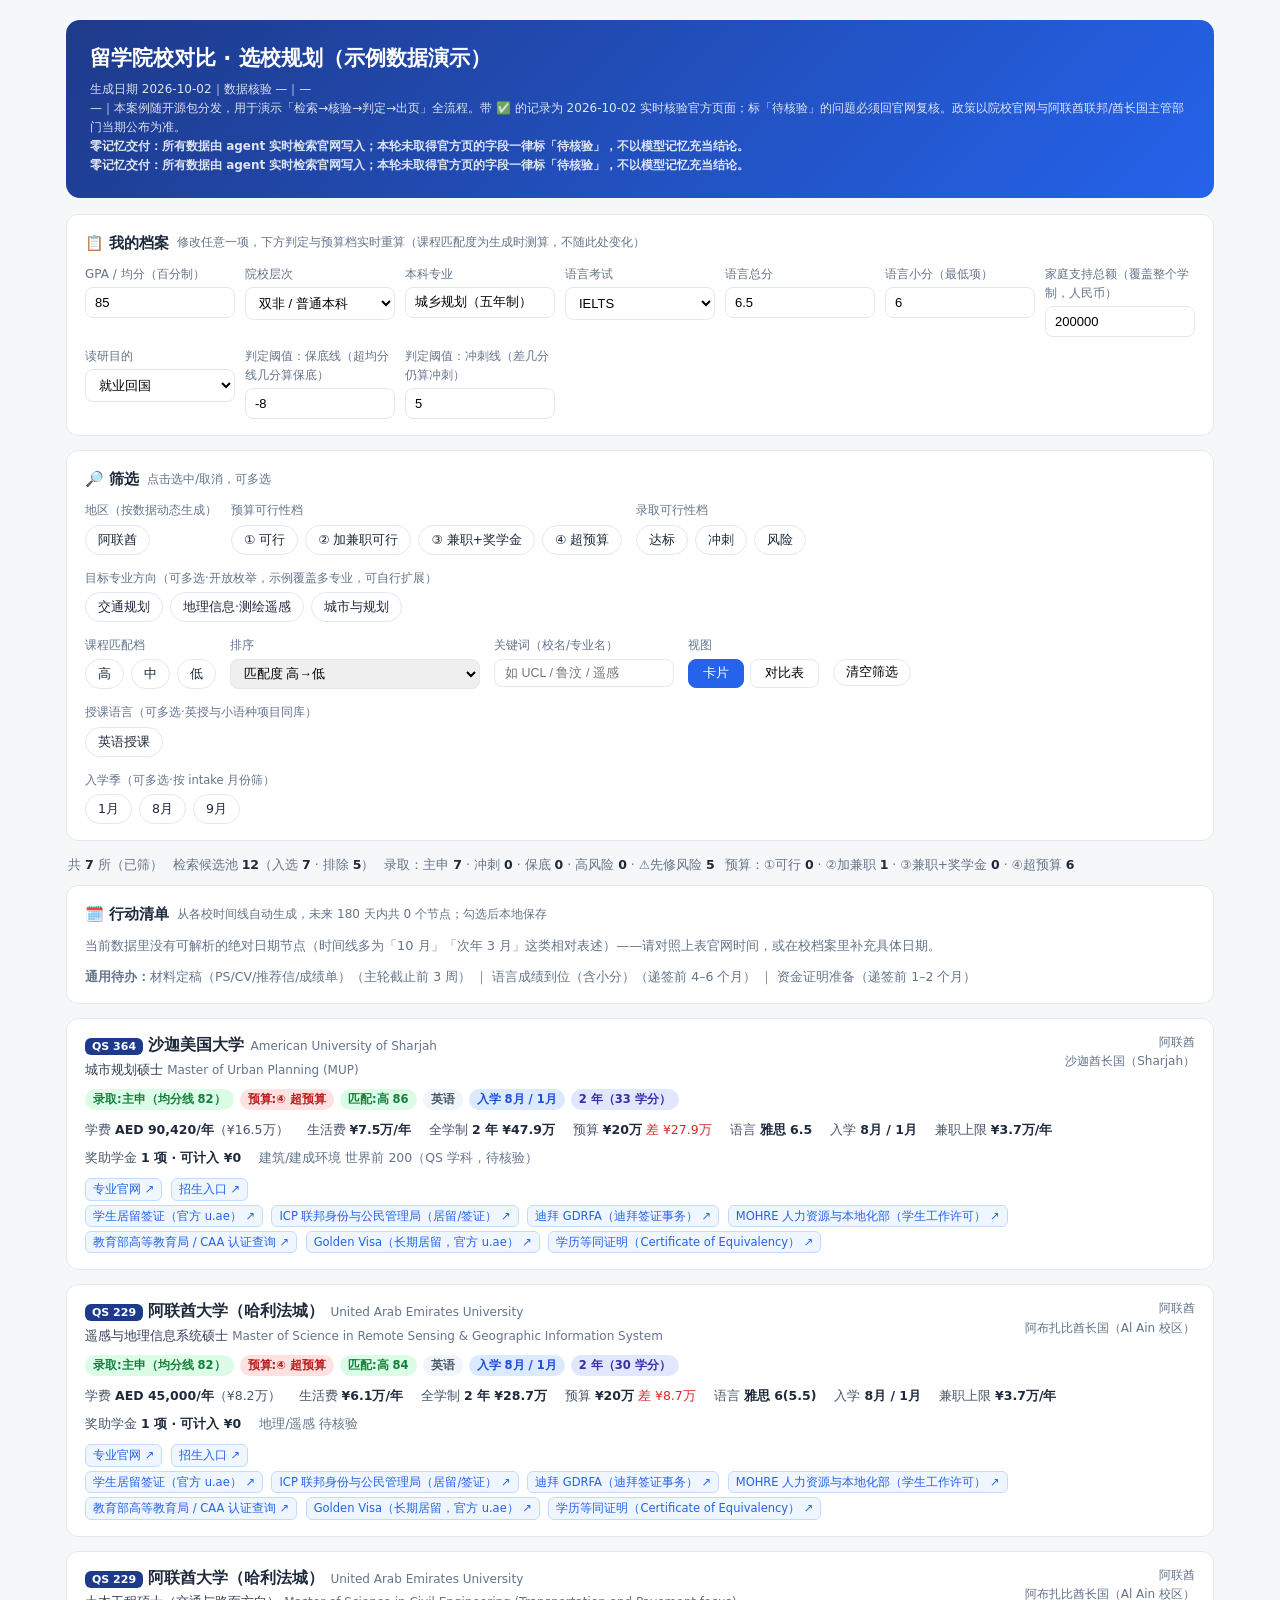
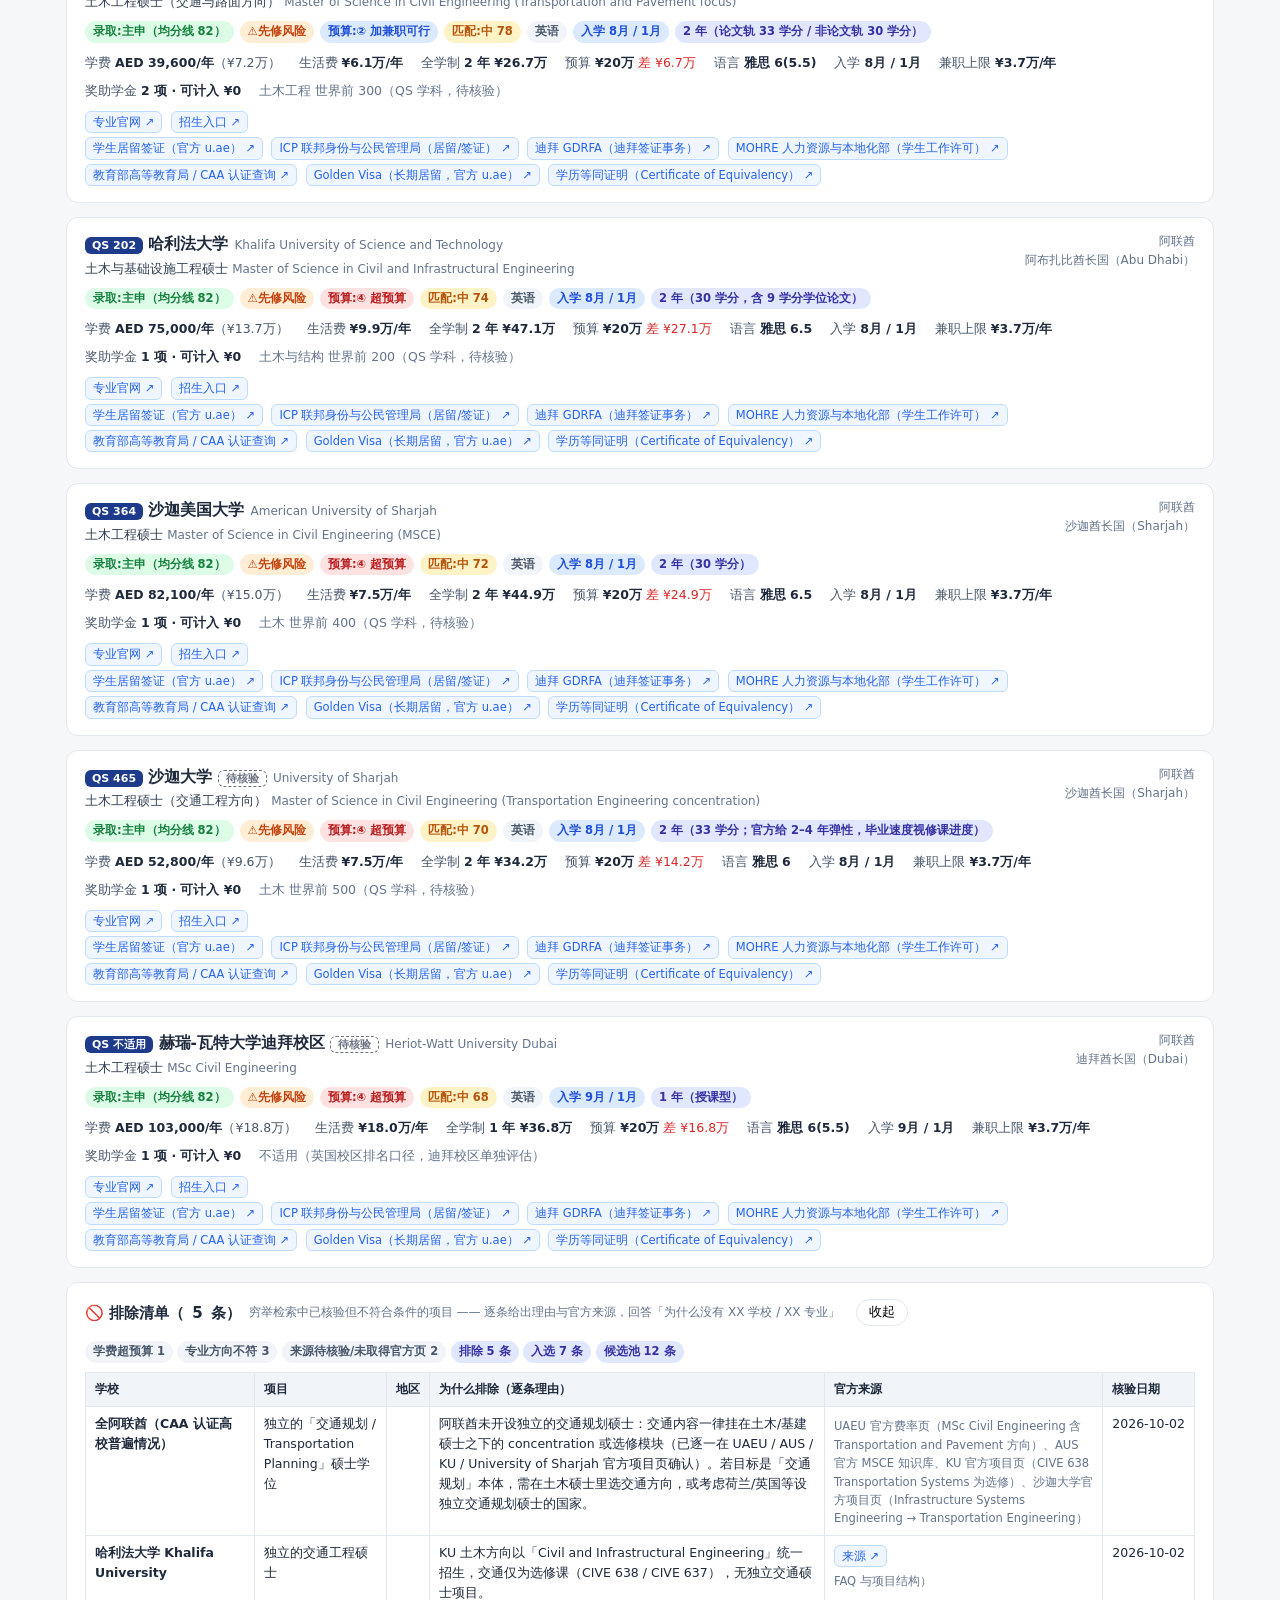
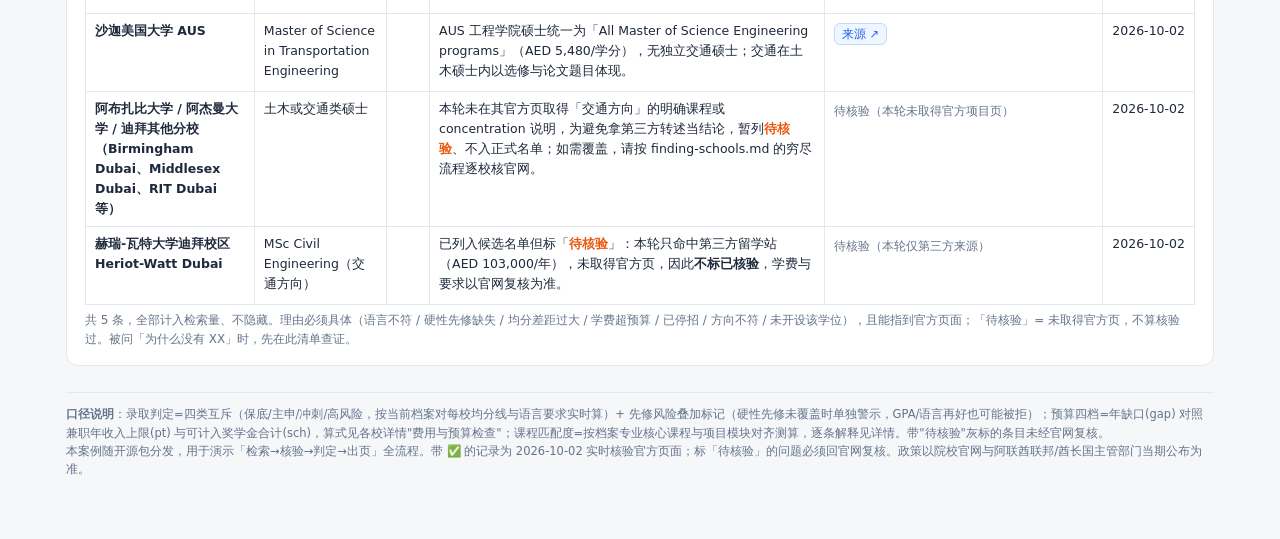
==== examples/uae-transportation/demo.html @ 17fb7502 "Add interactive demo page; switch license to CC BY-NC-SA 4.0 (non-commercial)" ====
<!DOCTYPE html>
<html lang="zh-CN">
<head>
<meta charset="UTF-8">
<meta name="viewport" content="width=device-width, initial-scale=1.0">
<title>留学院校对比 · 选校规划</title>
<style>
:root{--bg:#f6f7f9;--card:#ffffff;--ink:#1e293b;--sub:#64748b;--line:#e2e8f0;--blue:#2563eb;--green:#16a34a;--amber:#d97706;--red:#dc2626;--orange:#ea580c;--gray:#6b7280}
*{box-sizing:border-box;margin:0;padding:0}
body{font-family:system-ui,-apple-system,"Segoe UI","Microsoft YaHei",sans-serif;background:var(--bg);color:var(--ink);font-size:14px;line-height:1.6}
.wrap{max-width:1180px;margin:0 auto;padding:20px 16px 60px}
header{background:linear-gradient(135deg,#1e3a8a,#2563eb);color:#fff;border-radius:14px;padding:22px 24px;margin-bottom:16px}
header h1{font-size:21px;margin-bottom:4px}
header .meta{font-size:12px;opacity:.85}
.badge{display:inline-block;padding:1px 8px;border-radius:99px;font-size:11.5px;font-weight:600;line-height:1.7;white-space:nowrap}
.b-green{background:#dcfce7;color:#15803d}.b-blue{background:#dbeafe;color:#1d4ed8}.b-amber{background:#fef3c7;color:#b45309}.b-red{background:#fee2e2;color:#b91c1c}.b-orange{background:#ffedd5;color:#c2410c}.b-gray{background:#f1f5f9;color:#475569}.b-navy{background:#e0e7ff;color:#3730a3}
.card{background:var(--card);border:1px solid var(--line);border-radius:12px;padding:16px 18px;margin-bottom:14px}
h2{font-size:15px;margin-bottom:10px;display:flex;align-items:center;gap:8px}
h2 .hint{font-weight:400;font-size:12px;color:var(--sub)}
.grid{display:grid;gap:12px}
.pg{display:grid;grid-template-columns:repeat(auto-fit,minmax(150px,1fr));gap:10px}
.pg label{font-size:12px;color:var(--sub);display:block;margin-bottom:3px}
.pg input,.pg select{width:100%;padding:7px 9px;border:1px solid var(--line);border-radius:8px;font-size:13px;background:#fff}
.chips{display:flex;flex-wrap:wrap;gap:7px}
.chip{padding:4px 12px;border-radius:99px;border:1px solid var(--line);background:#fff;cursor:pointer;font-size:12.5px;user-select:none}
.chip.on{background:var(--blue);border-color:var(--blue);color:#fff}
.frow{display:flex;flex-wrap:wrap;gap:14px;align-items:flex-start}
.fblock{min-width:130px}
.fblock .fl{font-size:11.5px;color:var(--sub);margin-bottom:5px}
select.sort{padding:6px 9px;border:1px solid var(--line);border-radius:8px;font-size:12.5px}
input.q{padding:6px 10px;border:1px solid var(--line);border-radius:8px;font-size:12.5px;width:180px}
.stats{display:flex;flex-wrap:wrap;gap:10px;font-size:12.5px;color:var(--sub);margin:10px 2px}
.stats b{color:var(--ink)}
.sch{border:1px solid var(--line);border-radius:12px;background:#fff;margin-bottom:14px;overflow:hidden}
.sch-h{padding:14px 18px;cursor:pointer}
.sch-h:hover{background:#f8fafc}
.sch-top{display:flex;justify-content:space-between;align-items:flex-start;gap:10px}
.sch-name{font-size:15.5px;font-weight:700}
.sch-name .en{font-weight:400;font-size:12px;color:var(--sub);margin-left:6px}
.sch-prog{font-size:13px;color:#334155;margin-top:2px}
.sch-prog .en{color:var(--sub);font-size:12px}
.sch-badges{display:flex;flex-wrap:wrap;gap:6px;margin-top:8px;align-items:center}
.sch-facts{display:flex;flex-wrap:wrap;gap:8px 18px;margin-top:10px;font-size:12.5px;color:#475569}
.sch-facts b{color:var(--ink);font-weight:600}
.qs{font-size:11px;font-weight:700;background:#1e3a8a;color:#fff;border-radius:6px;padding:2px 7px;white-space:nowrap}
.warn-verify{font-size:11px;color:var(--gray);border:1px dashed var(--gray);border-radius:6px;padding:1px 7px}
.lnk{font-size:11.5px;color:var(--blue);text-decoration:none;border:1px solid #bfdbfe;border-radius:6px;padding:1px 7px;margin:2px 4px 2px 0;display:inline-block;background:#eff6ff;white-space:nowrap}
.lnk:hover{background:#dbeafe}
.srcmark{font-size:10.5px;color:#1d4ed8;background:#dbeafe;border-radius:4px;padding:0 4px;text-decoration:none;vertical-align:super}
.srcmark:hover{background:#bfdbfe}
.sch-d{display:none;border-top:1px solid var(--line);padding:6px 18px 16px;background:#fcfcfd}
.sch.open .sch-d{display:block}
.dsec{margin-top:12px}
.dsec h4{font-size:13px;color:var(--blue);margin-bottom:6px;padding-left:8px;border-left:3px solid var(--blue)}
.dsec ul{padding-left:18px;font-size:13px}
.dsec ul li{margin:3px 0}
.dsec p{font-size:13px}
.kv{display:grid;grid-template-columns:110px 1fr;gap:4px 10px;font-size:13px}
.kv .k{color:var(--sub)}
.match-line{font-size:12.5px;padding:4px 0;border-bottom:1px dashed var(--line)}
.match-line .t{display:inline-block;width:44px;font-weight:600}
.t-core{color:var(--green)}.t-bonus{color:var(--blue)}.t-gap{color:var(--red)}
.calc{background:#f8fafc;border:1px solid var(--line);border-radius:8px;padding:8px 12px;font-size:12.5px;font-family:ui-monospace,Consolas,monospace}
table.cmp{width:100%;border-collapse:collapse;font-size:12.5px;background:#fff}
table.cmp th,table.cmp td{border:1px solid var(--line);padding:7px 9px;text-align:left;vertical-align:top}
table.cmp th{background:#f1f5f9;font-size:12px;white-space:nowrap}
table.cmp tr:hover td{background:#f8fafc}
footer{margin-top:26px;font-size:11.5px;color:var(--sub);border-top:1px solid var(--line);padding-top:12px}
.viewbtns{display:flex;gap:6px}
.viewbtns button{padding:5px 14px;border:1px solid var(--line);background:#fff;border-radius:8px;cursor:pointer;font-size:12.5px}
.viewbtns button.on{background:var(--blue);color:#fff;border-color:var(--blue)}
#tblView{display:none}
.empty{padding:30px;text-align:center;color:var(--sub)}
@media print{.sch-d{display:block!important}.chips,.viewbtns,.pg{display:none}}
</style>
</head>
<body>
<div class="wrap">

<header>
  <h1>留学院校对比 · 选校规划（示例数据演示）</h1>
  <div class="meta" id="metaLine"></div>
</header>

<!-- ═══ 我的档案（可编辑，改完实时重算判定） ═══ -->
<div class="card">
  <h2>📋 我的档案 <span class="hint">修改任意一项，下方判定与预算档实时重算（课程匹配度为生成时测算，不随此处变化）</span></h2>
  <div class="pg">
    <div><label>GPA / 均分（百分制）</label><input type="number" id="fGpa" step="0.5"></div>
    <div><label>院校层次</label><select id="fTier"><option value="tier1">985 / 211</option><option value="tier2">双非 / 普通本科</option></select></div>
    <div><label>本科专业</label><input id="fMajor"></div>
    <div><label>语言考试</label><select id="fLangTest"><option>IELTS</option><option>TOEFL</option></select></div>
    <div><label>语言总分</label><input type="number" id="fLang" step="0.5"></div>
    <div><label>语言小分（最低项）</label><input type="number" id="fLangMin" step="0.5"></div>
    <div><label>家庭支持总额（覆盖整个学制，人民币）</label><input type="number" id="fBudget" step="10000"></div>
    <div><label>读研目的</label><select id="fGoal"><option>就业回国</option><option>留当地工作</option><option>移民</option><option>读博跳板</option></select></div>
  </div>
</div>

<!-- ═══ 筛选器 ═══ -->
<div class="card">
  <h2>🔎 筛选 <span class="hint">点击选中/取消，可多选</span></h2>
  <div class="frow">
    <div class="fblock"><div class="fl">地区（按数据动态生成）</div><div class="chips" id="cRegion"></div></div>
    <div class="fblock"><div class="fl">预算可行性档</div><div class="chips" id="cBudget"></div></div>
    <div class="fblock"><div class="fl">录取可行性档</div><div class="chips" id="cAdmit"></div></div>
    <div class="fblock" style="flex:1 1 100%"><div class="fl">目标专业方向（可多选·开放枚举，示例覆盖多专业，可自行扩展）</div><div class="chips" id="cField"></div></div>
    <div class="fblock"><div class="fl">课程匹配档</div><div class="chips" id="cMatch"></div></div>
    <div class="fblock"><div class="fl">排序</div>
      <select class="sort" id="fSort">
        <option value="match">匹配度 高→低</option>
        <option value="admit">志愿顺序 保底→主申→冲刺→高风险</option>
        <option value="budget">预算档 ①→④（省钱优先）</option>
        <option value="cost">全学制总花费 低→高</option>
        <option value="qs">QS 排名 高→低</option>
        <option value="pt">兼职收入上限 高→低</option>
        <option value="sch">可计入奖学金上限 高→低</option>
      </select>
    </div>
    <div class="fblock"><div class="fl">关键词（校名/专业名）</div><input class="q" id="fQ" placeholder="如 UCL / 鲁汶 / 遥感"></div>
    <div class="fblock"><div class="fl">视图</div><div class="viewbtns"><button id="vCard" class="on">卡片</button><button id="vTable">对比表</button></div></div>
    <div class="fblock"><div class="fl">&nbsp;</div><button class="chip" id="fReset">清空筛选</button></div>
  </div>
</div>

<div class="stats" id="stats"></div>

<!-- ═══ 卡片视图 ═══ -->
<div id="cardView"></div>
<!-- ═══ 表格视图 ═══ -->
<div id="tblView" style="overflow-x:auto"></div>
<!-- ═══ 排除清单（穷举留痕，回答"为什么没有 XX 学校"）═══ -->
<div class="card" id="exclCard" style="display:none;margin-top:14px">
  <h2>🚫 排除清单（<span id="exclCount">0</span> 条）<span class="hint">穷举检索中已核验但不符合条件的项目 —— 逐条给出理由与官方来源，回答「为什么没有 XX 学校 / XX 专业」</span>
    <button class="chip" id="exclToggle" style="float:right;margin-left:8px">收起</button></h2>
  <div id="exclBody" style="overflow-x:auto"></div>
</div>

<footer id="foot"></footer>
</div>

<script>
/* ══════════════════════════════════════════════════════════════
   模板使用说明（study-abroad-planner 技能）：
   1. 只需替换下方 PROFILE 与 DATA 两个常量（META 视情况更新）。
   2. DATA 元素结构见技能 references/data-schema.md，字段名不可改。
   3. match.score / match.tier / match.explanations 由生成方按
      course-matching.md 规则算好后写入，本页不重算。
   4. 录取三档判定、预算四档判定由本页 JS 按 data-schema.md 规则
      实时重算，字段缺失会静默跳过该条判定，生成时务必填全。
   ══════════════════════════════════════════════════════════════ */
</script>

<!-- ② 数据载荷占位块（build.js 注入生成；与说明块相互独立） -->
<script id="payload" type="application/json">{"meta":{"title":"参考案例：阿联酋 × 交通规划（含相邻方向）","generatedDate":"2026-10-02","today":"2026-10-02","planWindowDays":180,"thresholds":{"safeGap":-8,"mainHi":0.5,"reachGap":5,"reachLang":1},"currency":{"base":"AED","cny":1.826,"date":"2026-10-02","note":"1 AED ≈ 1.826 CNY（2026-10-02，多来源一致）；AED 与 USD 挂钩 3.6725"},"disclaimer":"本案例随开源包分发，用于演示「检索→核验→判定→出页」全流程。带 ✅ 的记录为 2026-10-02 实时核验官方页面；标「待核验」的问题必须回官网复核。政策以院校官网与阿联酋联邦/酋长国主管部门当期公布为准。","zeroMemoryPolicy":"零记忆交付：所有数据由 agent 实时检索官网写入；本轮未取得官方页的字段一律标「待核验」，不以模型记忆充当结论。","adminNote":"阿联酋为联邦制，7 个酋长国在生活成本、签证办理渠道（ICP 联邦 / GDRFA 迪拜）、学校定价上不同——招生要求以联邦教育部（CAA 认证）为准，签证与费用按酋长国核验。","dataGradeLegend":"✅ 已核验=关键字段有官方页支撑；⚠ 部分核验=部分字段有官方页、部分待核；待核验=未取得官方页（不可直接当结论）"},"profile":{"name":"示例档案 · 城乡规划（五年制）","gpa":{"value":85,"scale":"百分制加权（示例值）","schoolTier":"tier2"},"major":"城乡规划（五年制）","language":{"test":"IELTS","overall":6.5,"min":6},"budget":{"cnyTotal":200000,"note":"家庭可支持的【整个学制总额】= 20 万（示例值；不是每年）"},"goal":"就业回国"},"data":[{"id":"uaeu-msce","field":"交通规划","school":"阿联酋大学（哈利法城）","schoolEn":"United Arab Emirates University","region":"阿联酋","program":"Master of Science in Civil Engineering (Transportation and Pavement focus)","programCn":"土木工程硕士（交通与路面方向）","department":"土木与环境工程系（College of Engineering）","duration":"2 年（论文轨 33 学分 / 非论文轨 30 学分）","intake":["8月","1月"],"qsRank":229,"subjectRank":"土木工程 世界前 300（QS 学科，待核验）","curriculum":["土木工程前沿（含交通与路面方向）：Advanced Traffic Engineering and Management、Theory and Design of Pavement Structures、Pavement Management Systems、Design of Transportation Systems、Digital Terrain Modeling、Operations Research for Engineers","结构/岩土/环境等方向课程亦在同一硕士下，可组合方向"],"tuition":{"amount":39600,"currency":"AED","cny":72310,"per":"年","note":"官方费率 AED 2,400/学分；论文轨 33 学分 → 全项目 AED 79,200（本行按 2 年摊 AED 39,600/年）"},"livingCost":{"amount":33600,"currency":"AED","cny":61354,"per":"年","note":"估算：Al Ain 校外合租约 AED 2,800/月（研究生无校内宿舍）→ AED 33,600/年；含食宿交通保险"},"entryReq":{"degree":"相关专业本科学位（土木/工程/规划类）","gpaTier":{"tier1":"80","tier2":"82","note":"官方门槛多为 CGPA 3.0/4.0；中国院校百分制折算口径各校不同，需以官方评估为准"},"language":{"ielts":{"overall":6,"min":5.5},"toefl":{"overall":80},"langClass":true},"gre":"GPA 不足时部分学校要求（AUS 官方列为条件项）","prereq":"需土木工程或相关工程本科；非土木背景需补修本科课程（修读期限会拉长）","prereqHard":true,"others":"需学历认证/等同证明（Certificate of Equivalency）","teachingLanguage":"英语","localLang":{"type":"无本地语言要求","detail":"阿联酋高校普遍全英语授课；阿拉伯语为官方语言但项目不要求","langSchool":false,"note":"英语授课项目入学与毕业均不要求阿拉伯语"}},"materials":["本科成绩单（需认证）","学位证 + 等同证明（Certificate of Equivalency）","雅思 6.0 / 托福 80","两封推荐信","CV","个人陈述","申请费 AED 200"],"admissionLogic":"以本科院校层次、GPA（CGPA 3.0/4.0 为硬线）、英语成绩与是否需补修本科课程综合评估；跨专业申请由系研究生委员会个案审核","timeline":[{"date":"1 月入学","event":"申请窗口（约前一年 8–11 月）"},{"date":"8 月入学（秋季）","event":"申请窗口（约当年 1–5 月）— 具体截止日未在官网抓到，须回官网确认"},{"date":"入学前","event":"学历等同证明（UAE 教育部）+ 学生签证由学校办理"}],"match":{"score":78,"tier":"中","explanations":[{"type":"核心","text":"《测量学》《工程制图》《城市规划原理》覆盖交通与基础设施规划的空间基础，与 Transportation and Pavement 方向的部分课程（Advanced Traffic Engineering、Pavement Management）有衔接"},{"type":"缺口","text":"本科非土木工程：官方要求补修本科土木课程（材料力学、结构、路面基础），可能延长 1 个学期"},{"type":"先修风险","text":"城乡规划本科申请土木硕士（即使方向为交通）在多数院校属跨专业，需逐案评估并补修，属真实风险点而非小瑕疵"},{"type":"加分","text":"GIS/遥感课程与交通建模（需求预测、路网分析）结合是加分项，且该系同时开设遥感与 GIS 硕士，可跨系选课（需确认）"}]},"visa":{"type":"学生居留签证（Student Residence Visa）","duration":"1 年一签，凭在读证明逐年续签","sponsor":"由录取的大学担保（ accredited university ）","policyYear":2026,"rule":"官方 u.ae：可由就读大学或 UAE 居民父母担保；需提交大学出具的注明学习期限的证明；入境后 60 天内完成居留手续","fundsNote":"联邦层面未统一公布金额；由担保大学按学费+居留费收取押金","fundsProof":{"amount":"未统一规定","currency":"AED","amountCny":null,"covers":"由担保大学按学费 + 居留费收取押金","form":"大学代收押金/在读证明","timing":"入学注册时","note":"联邦层面未统一公布金额；以录取大学通知为准（待核验）","verified":false}},"career":"交通工程/交通规划、基建咨询、道路与轨道交通部门、政府交通局（如 RTA 迪拜道路与交通局）","salary":{"amount":"AED 240,000–360,000","cny":"约 44 万–66 万/年","note":"阿联酋薪资无个人所得税，到手即全额（来源：官方税务口径/行业薪酬报告，待核验）"},"workVisa":{"name":"毕业求职签证（Job Seeker Visa）","duration":"60 / 90 / 120 天（无担保人）","condition":"毕业后用于找工作；转工作签后由雇主担保。GPA 3.5+（A 类院校）或 3.8+（B 类）可申请 10 年 Golden Visa","policyYear":2026},"pr":{"years":"无常规永久居留制度","conditions":["阿联酋不发常规永居；长期身份靠 10 年 Golden Visa（可续）"],"policyYear":2026},"citizenship":{"years":"无常规入籍路径（需联邦特批，个案极少）","conditions":["阿联酋国籍原则上不通过留学/居住年限获得；极少数情况由联邦层面特批"],"policyYear":2026},"partTime":{"hours":"需 MOHRE 学生工作许可 + 校方 NOC；学期内时长上限各校不一（第三方口径 15 小时/周）","hourlyWage":"AED 20–30/时（估算，待核验）","incomeYearCnyMax":36520,"note":"阿联酋打工必须先取得工作许可，无许可打工违法；以毕业求职签证与 Golden Visa 为更现实的留境路径"},"scholarships":[{"name":"UAEU 校长研究生奖学金（Chancellor's Fellowship）","amount":"学费减免 + 津贴（STEM 与战略领域优先）","amountCnyMax":0,"countable":false,"effort":"入学后按学业表现与名额评定；不适用于 MBA/教育等部分项目。**属竞争型，不计入预算可行性**"},{"name":"研究/教学助理（RA/TA）","amount":"按小时或按月津贴","amountCnyMax":0,"countable":false,"effort":"入学后联系导师申请；时长与额度按院系预算"}],"verified":true,"verifiedDate":"2026-10-02","sources":["https://www.uaeu.ac.ae/en/dvcsae/student_account_office/program_and_housing_rates.shtml（官方研究生费率表：MSc Civil Engineering 论文轨 33 学分 / 非论文轨 30 学分，AED 2,400/学分，费率页注明有效期至 2025–2026 学年）","https://u.ae/en/information-and-services/visa-and-emirates-id/residence-visas/residence-visa-for-studying-in-the-uae（阿联酋政府官方门户：学生签证担保与要求）"],"adminDivision":"阿布扎比酋长国（Al Ain 校区）","adminRules":["**酋长国差异**：UAE 由 7 个酋长国组成，高校由联邦教育部（CAA）统一认证，但生活成本、房租差异显著（迪拜/阿布扎比高于 Al Ain、沙迦）","**学费口径**：公立大学（UAEU、KU）联邦费率统一公布；私立（AUS、沙迦大学）各自定价，同一国家不同校差异可达 2–3 倍","**校区所在地决定生活成本**：UAEU 主校区在 Al Ain，非迪拜/阿布扎比市区"],"graduationLang":{"req":"无本地语言要求（英语授课项目）","detail":"阿联酋高校普遍全英语授课，毕业不要求阿拉伯语","note":"★三个语言要求要分清：入学语言（雅思/托福）/ 毕业语言（本项目无）/ 永居入籍语言（UAE 无常规入籍路径）"},"countryProcess":["1) 选校 → 提交申请（多数学校 8 月秋季 / 1 月春季两轮入学）","2) 学历等同证明（Certificate of Equivalency）— 由 UAE 教育部出具，耗时较长，建议先办","3) 获录取 → 大学作为担保方申请入境许可（entry permit）","4) 入境后 60 天内完成：体检 + Emirates ID 生物信息 + 居留签证签发","5) 在读期间需保持有效保险与签证续签（1 年一签）","6) 毕业：可申请无担保人的求职签证（60/90/120 天）或转工作签；GPA 3.5+ 可申请 10 年 Golden Visa"],"schoolProcess":["1) 官网在线申请（apply.uaeu.ac.ae），缴 AED 200 申请费","2) 提交成绩单 + 学位证 + 等同证明 + 雅思/托福 + 两封推荐信 + CV + 个人陈述","3) 院系评估（跨专业会加列补修课程清单）","4) 获录取后由国际学生办公室（ISO）指导办理居留签证与体检","5) 注册选课：需与导师确认是否走论文轨（33 学分）或非论文轨（30 学分）"],"verifiedFields":["官方研究生费率表核实：MSc Civil Engineering 学分单价 AED 2,400、论文轨 33 学分、非论文轨 30 学分（费率有效期至 2025–2026 学年，2026–2027 学年费率待官网更新）","官方门户核实：学生居留签证由就读大学担保、需大学证明学习期限、1 年一签可续"],"fetchedAt":"2026-10-02","verificationScope":"本案例为参考示范：带 ✅ 的字段来自本轮实时核验的官方页面；标「待核验」的字段未取得官方页，不可直接当结论使用。"},{"id":"uaeu-rsgis","field":"地理信息·测绘遥感","school":"阿联酋大学（哈利法城）","schoolEn":"United Arab Emirates University","region":"阿联酋","program":"Master of Science in Remote Sensing & Geographic Information System","programCn":"遥感与地理信息系统硕士","department":"地理与地球科学系（College of Humanities & Social Sciences）","duration":"2 年（30 学分）","intake":["8月","1月"],"qsRank":229,"subjectRank":"地理/遥感 待核验","curriculum":["遥感与 GIS 主干：遥感数据处理与解译、GIS 空间分析、空间统计、地理数据库、专题制图；多数课程与地学/规划数据应用结合"],"tuition":{"amount":45000,"currency":"AED","cny":82170,"per":"年","note":"官方费率 AED 3,000/学分 × 30 学分 → 全项目 AED 90,000（本行按 2 年摊 AED 45,000/年）"},"livingCost":{"amount":33600,"currency":"AED","cny":61354,"per":"年","note":"估算：Al Ain 校外合租 AED 2,800/月 → AED 33,600/年"},"entryReq":{"degree":"相关专业本科学位（土木/工程/规划类）","gpaTier":{"tier1":"80","tier2":"82","note":"官方门槛多为 CGPA 3.0/4.0；中国院校百分制折算口径各校不同，需以官方评估为准"},"language":{"ielts":{"overall":6,"min":5.5},"toefl":{"overall":80},"langClass":true},"gre":"GPA 不足时部分学校要求（AUS 官方列为条件项）","prereq":"地理、测绘、环境、城规等相关本科；需具备 GIS/遥感基础","prereqHard":false,"others":"需学历认证/等同证明（Certificate of Equivalency）","teachingLanguage":"英语","localLang":{"type":"无本地语言要求","detail":"阿联酋高校普遍全英语授课；阿拉伯语为官方语言但项目不要求","langSchool":false,"note":"英语授课项目入学与毕业均不要求阿拉伯语"}},"materials":["本科成绩单（需认证）","学位证 + 等同证明","雅思 6.0 / 托福 80","两封推荐信","CV","个人陈述","申请费 AED 200"],"admissionLogic":"以 GPA（CGPA 3.0/4.0 硬线）+ 相关背景 + 英语成绩评估；该方向对测绘/GIS 基础看权重较高","timeline":[{"date":"8 月入学（秋季）","event":"主轮申请（截止日待官网确认）"},{"date":"1 月入学（春季）","event":"次轮申请"},{"date":"入学前","event":"学历等同证明 + 学生签证（学校办理）"}],"match":{"score":84,"tier":"高","explanations":[{"type":"核心","text":"《GIS 原理》《遥感导论》《空间分析》《测量学》直接覆盖该硕士主干：遥感数据处理、GIS 空间建模、空间统计"},{"type":"核心","text":"城乡规划本科的空间数据与规划应用经验，与「遥感+GIS 在城市与国土监测中的应用」高度契合"},{"type":"加分","text":"《城市规划原理》《区域规划》可用于做土地利用/城市扩张遥感的课题，是该系常见研究选题"},{"type":"缺口","text":"若该硕士偏编程/算法（Python、机器学习、影像处理），需补编程基础；建议申请前补齐 Python"}]},"visa":{"type":"学生居留签证","duration":"1 年一签，逐年续","sponsor":"就读大学","policyYear":2026,"rule":"官方 u.ae：大学担保；需大学出具注明学习期限的证明；入境 60 天内完成居留手续","fundsNote":"联邦未统一金额；由大学收取押金","fundsProof":{"amount":"未统一规定","currency":"AED","amountCny":null,"covers":"由担保大学按学费 + 居留费收取押金","form":"大学代收押金/在读证明","timing":"入学注册时","note":"联邦层面未统一公布金额；以录取大学通知为准（待核验）","verified":false}},"career":"GIS/遥感工程师、测绘与空间数据部门、城市规划与国土部门、环境监测、能源与基建空间数据岗","salary":{"amount":"AED 200,000–320,000","cny":"约 37 万–58 万/年","note":"阿联酋薪资无个人所得税，到手即全额（来源：官方税务口径/行业薪酬报告，待核验）"},"workVisa":{"name":"毕业求职签证（Job Seeker Visa）","duration":"60 / 90 / 120 天（无担保人）","condition":"毕业后用于找工作；转工作签后由雇主担保。GPA 3.5+（A 类院校）或 3.8+（B 类）可申请 10 年 Golden Visa","policyYear":2026},"pr":{"years":"无常规永久居留制度","conditions":["阿联酋不发常规永居；长期身份靠 10 年 Golden Visa（可续）"],"policyYear":2026},"citizenship":{"years":"无常规入籍路径（需联邦特批，个案极少）","conditions":["阿联酋国籍原则上不通过留学/居住年限获得；极少数情况由联邦层面特批"],"policyYear":2026},"partTime":{"hours":"需 MOHRE 学生工作许可 + 校方 NOC；学期内时长上限各校不一（第三方口径 15 小时/周）","hourlyWage":"AED 20–30/时（估算，待核验）","incomeYearCnyMax":36520,"note":"阿联酋打工必须先取得工作许可，无许可打工违法；以毕业求职签证与 Golden Visa 为更现实的留境路径"},"scholarships":[{"name":"UAEU 校长研究生奖学金","amount":"学费减免 + 津贴","amountCnyMax":0,"countable":false,"effort":"学业表现评定，竞争型，不计入预算可行性"}],"verified":true,"verifiedDate":"2026-10-02","sources":["https://www.uaeu.ac.ae/en/dvcsae/student_account_office/program_and_housing_rates.shtml（官方费率表：MSc Remote Sensing & GIS 30 学分、AED 3,000/学分）","https://u.ae/en/information-and-services/visa-and-emirates-id/residence-visas/residence-visa-for-studying-in-the-uae"],"adminDivision":"阿布扎比酋长国（Al Ain 校区）","adminRules":["**酋长国差异**：UAE 由 7 个酋长国组成，高校由联邦教育部（CAA）统一认证，但生活成本、房租差异显著（迪拜/阿布扎比高于 Al Ain、沙迦）","**学费口径**：公立大学（UAEU、KU）联邦费率统一公布；私立（AUS、沙迦大学）各自定价，同一国家不同校差异可达 2–3 倍","**校区所在地决定生活成本**：UAEU 主校区在 Al Ain，非迪拜/阿布扎比市区"],"graduationLang":{"req":"无本地语言要求（英语授课项目）","detail":"阿联酋高校普遍全英语授课，毕业不要求阿拉伯语","note":"★三个语言要求要分清：入学语言（雅思/托福）/ 毕业语言（本项目无）/ 永居入籍语言（UAE 无常规入籍路径）"},"countryProcess":["1) 选校 → 提交申请（多数学校 8 月秋季 / 1 月春季两轮入学）","2) 学历等同证明（Certificate of Equivalency）— 由 UAE 教育部出具，耗时较长，建议先办","3) 获录取 → 大学作为担保方申请入境许可（entry permit）","4) 入境后 60 天内完成：体检 + Emirates ID 生物信息 + 居留签证签发","5) 在读期间需保持有效保险与签证续签（1 年一签）","6) 毕业：可申请无担保人的求职签证（60/90/120 天）或转工作签；GPA 3.5+ 可申请 10 年 Golden Visa"],"schoolProcess":["1) 官网在线申请（apply.uaeu.ac.ae），缴 AED 200 申请费","2) 提交成绩单 + 学位证 + 等同证明 + 雅思/托福 + 两封推荐信 + CV + 个人陈述","3) 院系评估（跨专业会加列补修课程清单）","4) 获录取后由国际学生办公室（ISO）指导办理居留签证与体检","5) 注册选课：需与导师确认是否走论文轨（33 学分）或非论文轨（30 学分）"],"verifiedFields":["官方费率表核实：该硕士 30 学分、AED 3,000/学分 → 全项目 AED 90,000"],"fetchedAt":"2026-10-02","verificationScope":"本案例为参考示范：带 ✅ 的字段来自本轮实时核验的官方页面；标「待核验」的字段未取得官方页，不可直接当结论使用。"},{"id":"aus-msce","field":"交通规划","school":"沙迦美国大学","schoolEn":"American University of Sharjah","region":"阿联酋","program":"Master of Science in Civil Engineering (MSCE)","programCn":"土木工程硕士","department":"土木工程系（College of Engineering）","duration":"2 年（30 学分）","intake":["8月","1月"],"qsRank":364,"subjectRank":"土木 世界前 400（QS 学科，待核验）","curriculum":["土木工程核心与选修（含交通、结构、岩土、施工管理方向）；交通内容以选修课与论文题目形式出现，无独立「交通规划」学位"],"tuition":{"amount":82100,"currency":"AED","cny":149915,"per":"年","note":"官方学费页（2026–2027）：工程学院所有理学硕士 AED 5,480/学分 × 30 学分 = 全项目 AED 164,400（本行按 2 年摊 AED 82,200/年）"},"livingCost":{"amount":40800,"currency":"AED","cny":74501,"per":"年","note":"估算：沙迦合租 AED 3,400/月（另：官方学生宿舍 AED 7,000–15,000/学期）→ 校外口径 AED 40,800/年"},"entryReq":{"degree":"相关专业本科学位（土木/工程/规划类）","gpaTier":{"tier1":"80","tier2":"82","note":"官方门槛多为 CGPA 3.0/4.0；中国院校百分制折算口径各校不同，需以官方评估为准"},"language":{"ielts":{"overall":6.5,"min":null},"toefl":{"overall":80},"langClass":false},"gre":"GPA 不足时部分学校要求（AUS 官方列为条件项）","prereq":"需土木工程本科；工程类或量化科学相关背景可个案考虑；四年制本科学位 + 需 UAE 教育部学历等同证明","prereqHard":true,"others":"需学历认证/等同证明（Certificate of Equivalency）","teachingLanguage":"英语","localLang":{"type":"无本地语言要求","detail":"阿联酋高校普遍全英语授课；阿拉伯语为官方语言但项目不要求","langSchool":false,"note":"英语授课项目入学与毕业均不要求阿拉伯语"}},"materials":["在线申请（apply.aus.edu）","官方成绩单 + 毕业证（需认证）","雅思 6.5 / 托福 iBT 80 / EmSAT 英语 1550","CV","两封推荐信","护照扫描","UAE 身份证（在阿联酋者）","申请费 AED 450 + 5% VAT","学历等同证明（境外学位必须）"],"admissionLogic":"以 CGPA 3.0/4.0（或同等）+ 相关专业本科 + 英语成绩为主；交通方向通过选修模块与论文题目体现，非独立方向","timeline":[{"date":"8 月入学（秋季）","event":"主入学季（申请截止日以官网 deadlines 页为准）"},{"date":"1 月入学（春季）","event":"次入学季；第三方显示春季截止约 12 月下旬（**待官网核验**）"},{"date":"入学前 2–3 个月","event":"办理学历等同证明 + 学生签证"}],"match":{"score":72,"tier":"中","explanations":[{"type":"缺口","text":"官方明确要求「BSc in Civil Engineering」；城乡规划本科属「closely related」以外，需个案审核（case-by-case），通过与否取决于院系"},{"type":"核心","text":"《城市规划原理》《测量学》《工程基础》与 MSCE 的交通/基建方向有部分衔接"},{"type":"先修风险","text":"跨专业申请 + 官方要求「四年制本科」双重把关；另需 UAE 教育部学历等同证明（Certificate of Equivalency），材料周期长"},{"type":"加分","text":"美制学位、英语授课环境，若后续考虑北美方向有衔接优势"}]},"visa":{"type":"学生居留签证","duration":"1 年一签","sponsor":"就读大学","policyYear":2026,"rule":"官方 u.ae 口径同全国；AUS 由招生与注册办公室协助办理","fundsNote":"联邦未统一金额；学校收押金","fundsProof":{"amount":"未统一规定","currency":"AED","amountCny":null,"covers":"由担保大学按学费 + 居留费收取押金","form":"大学代收押金/在读证明","timing":"入学注册时","note":"联邦层面未统一公布金额；以录取大学通知为准（待核验）","verified":false}},"career":"结构/交通/基建工程师、咨询公司（AECOM、Parsons、Jacobs 等在 GCC 招聘）、政府基建部门","salary":{"amount":"AED 220,000–350,000","cny":"约 40 万–64 万/年","note":"阿联酋薪资无个人所得税，到手即全额（来源：官方税务口径/行业薪酬报告，待核验）"},"workVisa":{"name":"毕业求职签证（Job Seeker Visa）","duration":"60 / 90 / 120 天（无担保人）","condition":"毕业后用于找工作；转工作签后由雇主担保。GPA 3.5+（A 类院校）或 3.8+（B 类）可申请 10 年 Golden Visa","policyYear":2026},"pr":{"years":"无常规永久居留制度","conditions":["阿联酋不发常规永居；长期身份靠 10 年 Golden Visa（可续）"],"policyYear":2026},"citizenship":{"years":"无常规入籍路径（需联邦特批，个案极少）","conditions":["阿联酋国籍原则上不通过留学/居住年限获得；极少数情况由联邦层面特批"],"policyYear":2026},"partTime":{"hours":"需 MOHRE 学生工作许可 + 校方 NOC；学期内时长上限各校不一（第三方口径 15 小时/周）","hourlyWage":"AED 20–30/时（估算，待核验）","incomeYearCnyMax":36520,"note":"阿联酋打工必须先取得工作许可，无许可打工违法；以毕业求职签证与 Golden Visa 为更现实的留境路径"},"scholarships":[{"name":"AUS 研究生助教/助研（Graduate Assistantship）","amount":"学费减免最多 9 学分 和/或 每学期最多 AED 20,000 津贴（第三方转述官方口径，**待核验**）","amountCnyMax":0,"countable":false,"effort":"每年随录取周期评定；需单独申请并附推荐信。官方页面存在（aus.edu/graduate-assistantships-and-employment），金额待官网核实"}],"verified":true,"verifiedDate":"2026-10-02","sources":["https://www.aus.edu/admissions/masters-degrees/graduate-tuition-and-fees（官方学费页 2026–2027：所有 MSc Engineering AED 5,480/学分、30 学分、全项目 AED 164,400；另列宿舍 AED 7,000–15,000/学期）","https://infodesk.aus.edu/（AUS 官方知识库 MSCE 条目：托福 80 / 雅思 6.5、申请材料、学历等同证明要求）","https://u.ae/en/information-and-services/visa-and-emirates-id/residence-visas/residence-visa-for-studying-in-the-uae"],"adminDivision":"沙迦酋长国（Sharjah）","adminRules":["**酋长国差异**：沙迦为私立高校密集区，学费由学校自定；生活成本低于迪拜/阿布扎比约 20–30%","**认证口径**：AUS 同时持有 UAE CAA 认证与美国 MSCHE 认证，属少数双认证院校","**学历等同**：境外学位申请者必须办 UAE 教育部等同证明（联邦层面要求，与学校无关）"],"graduationLang":{"req":"无本地语言要求（英语授课项目）","detail":"阿联酋高校普遍全英语授课，毕业不要求阿拉伯语","note":"★三个语言要求要分清：入学语言（雅思/托福）/ 毕业语言（本项目无）/ 永居入籍语言（UAE 无常规入籍路径）"},"countryProcess":["1) 选校 → 提交申请（多数学校 8 月秋季 / 1 月春季两轮入学）","2) 学历等同证明（Certificate of Equivalency）— 由 UAE 教育部出具，耗时较长，建议先办","3) 获录取 → 大学作为担保方申请入境许可（entry permit）","4) 入境后 60 天内完成：体检 + Emirates ID 生物信息 + 居留签证签发","5) 在读期间需保持有效保险与签证续签（1 年一签）","6) 毕业：可申请无担保人的求职签证（60/90/120 天）或转工作签；GPA 3.5+ 可申请 10 年 Golden Visa"],"schoolProcess":["1) apply.aus.edu 在线申请，缴 AED 450 + 5% VAT 申请费","2) 上传成绩单、毕业证、语言成绩、CV、两封推荐信、护照扫描","3) 境外学位需先办 UAE 教育部学历等同证明（Certificate of Equivalency / QRR）","4) 院系评审 → 发放录取","5) 可同时申请助教/助研（Graduate Assistantship）","6) 录取后由学校协助办理学生居留签证"],"verifiedFields":["官方学费页核实：AED 5,480/学分、30 学分、全项目 AED 164,400（2026–2027 学年）","官方知识库核实：雅思 6.5 / 托福 iBT 80、申请材料清单、需 Certificate of Equivalency"],"fetchedAt":"2026-10-02","verificationScope":"本案例为参考示范：带 ✅ 的字段来自本轮实时核验的官方页面；标「待核验」的字段未取得官方页，不可直接当结论使用。"},{"id":"aus-mup","field":"城市与规划","school":"沙迦美国大学","schoolEn":"American University of Sharjah","region":"阿联酋","program":"Master of Urban Planning (MUP)","programCn":"城市规划硕士","department":"建筑、艺术与设计学院","duration":"2 年（33 学分）","intake":["8月","1月"],"qsRank":364,"subjectRank":"建筑/建成环境 世界前 200（QS 学科，待核验）","curriculum":["规划理论、规划方法与 GIS、城市设计与形态、社区与经济发展、规划法与制度、毕业设计（studio/论文）"],"tuition":{"amount":90420,"currency":"AED","cny":165107,"per":"年","note":"官方学费页（2026–2027）：建筑艺术设计学院 AED 5,480/学分 × 33 学分 = 全项目 AED 180,840（本行按 2 年摊 AED 90,420/年）"},"livingCost":{"amount":40800,"currency":"AED","cny":74501,"per":"年","note":"估算：沙迦合租 AED 3,400/月 → AED 40,800/年（官方宿舍 AED 7,000–15,000/学期）"},"entryReq":{"degree":"相关专业本科学位（土木/工程/规划类）","gpaTier":{"tier1":"80","tier2":"82","note":"官方门槛多为 CGPA 3.0/4.0；中国院校百分制折算口径各校不同，需以官方评估为准"},"language":{"ielts":{"overall":6.5,"min":null},"toefl":{"overall":80},"langClass":false},"gre":"GPA 不足时部分学校要求（AUS 官方列为条件项）","prereq":"建筑/规划/城市设计/地理/社科等相关本科；需作品集或写作样本（以官网为准）","prereqHard":false,"others":"需学历认证/等同证明（Certificate of Equivalency）","teachingLanguage":"英语","localLang":{"type":"无本地语言要求","detail":"阿联酋高校普遍全英语授课；阿拉伯语为官方语言但项目不要求","langSchool":false,"note":"英语授课项目入学与毕业均不要求阿拉伯语"}},"materials":["在线申请（apply.aus.edu）","成绩单 + 毕业证（需认证）","雅思 6.5 / 托福 80","CV","两封推荐信","作品集/写作样本（按官网要求）","学历等同证明","申请费 AED 450 + 5% VAT"],"admissionLogic":"以专业对口的规划/建筑背景 + GPA + 英语为主；MUP 通常看重作品集与规划相关经历","timeline":[{"date":"8 月入学（秋季）","event":"主入学季"},{"date":"1 月入学（春季）","event":"次入学季（截止日待官网）"},{"date":"入学前","event":"学历等同证明 + 学生签证"}],"match":{"score":86,"tier":"高","explanations":[{"type":"核心","text":"城乡规划五年制本科与 MUP 主线（规划理论、规划法、GIS 与规划分析、城市设计、社区规划）几乎逐门对应"},{"type":"核心","text":"《城市总体规划》《控制性详细规划》《城市设计》《GIS 应用》构成 MUP 申请的强匹配"},{"type":"加分","text":"规划本科 + GIS 技能在「空间分析与规划决策」课程中是显著优势"},{"type":"缺口","text":"若 MUP 偏北美规划体系（zoning、规划法、公众参与），需适应制度差异；英语写作量较大"}]},"visa":{"type":"学生居留签证","duration":"1 年一签","sponsor":"就读大学","policyYear":2026,"rule":"官方 u.ae 口径同全国","fundsNote":"联邦未统一金额；学校收押金","fundsProof":{"amount":"未统一规定","currency":"AED","amountCny":null,"covers":"由担保大学按学费 + 居留费收取押金","form":"大学代收押金/在读证明","timing":"入学注册时","note":"联邦层面未统一公布金额；以录取大学通知为准（待核验）","verified":false}},"career":"规划咨询、政府规划部门、房地产与城市开发、基础设施与交通规划协同岗","salary":{"amount":"AED 200,000–320,000","cny":"约 37 万–58 万/年","note":"阿联酋薪资无个人所得税，到手即全额（来源：官方税务口径/行业薪酬报告，待核验）"},"workVisa":{"name":"毕业求职签证（Job Seeker Visa）","duration":"60 / 90 / 120 天（无担保人）","condition":"毕业后用于找工作；转工作签后由雇主担保。GPA 3.5+（A 类院校）或 3.8+（B 类）可申请 10 年 Golden Visa","policyYear":2026},"pr":{"years":"无常规永久居留制度","conditions":["阿联酋不发常规永居；长期身份靠 10 年 Golden Visa（可续）"],"policyYear":2026},"citizenship":{"years":"无常规入籍路径（需联邦特批，个案极少）","conditions":["阿联酋国籍原则上不通过留学/居住年限获得；极少数情况由联邦层面特批"],"policyYear":2026},"partTime":{"hours":"需 MOHRE 学生工作许可 + 校方 NOC；学期内时长上限各校不一（第三方口径 15 小时/周）","hourlyWage":"AED 20–30/时（估算，待核验）","incomeYearCnyMax":36520,"note":"阿联酋打工必须先取得工作许可，无许可打工违法；以毕业求职签证与 Golden Visa 为更现实的留境路径"},"scholarships":[{"name":"AUS 研究生助教/助研","amount":"学费减免最多 9 学分 和/或 津贴（待核验）","amountCnyMax":0,"countable":false,"effort":"随录取周期评定"}],"verified":true,"verifiedDate":"2026-10-02","sources":["https://www.aus.edu/admissions/masters-degrees/graduate-tuition-and-fees（官方：MUP AED 5,480/学分、33 学分、全项目 AED 180,840）","https://infodesk.aus.edu/（官方知识库：研究生申请材料与语言要求）","https://u.ae/en/information-and-services/visa-and-emirates-id/residence-visas/residence-visa-for-studying-in-the-uae"],"adminDivision":"沙迦酋长国（Sharjah）","adminRules":["**酋长国差异**：沙迦为私立高校密集区，学费由学校自定；生活成本低于迪拜/阿布扎比约 20–30%","**认证口径**：AUS 同时持有 UAE CAA 认证与美国 MSCHE 认证，属少数双认证院校","**学历等同**：境外学位申请者必须办 UAE 教育部等同证明（联邦层面要求，与学校无关）"],"graduationLang":{"req":"无本地语言要求（英语授课项目）","detail":"阿联酋高校普遍全英语授课，毕业不要求阿拉伯语","note":"★三个语言要求要分清：入学语言（雅思/托福）/ 毕业语言（本项目无）/ 永居入籍语言（UAE 无常规入籍路径）"},"countryProcess":["1) 选校 → 提交申请（多数学校 8 月秋季 / 1 月春季两轮入学）","2) 学历等同证明（Certificate of Equivalency）— 由 UAE 教育部出具，耗时较长，建议先办","3) 获录取 → 大学作为担保方申请入境许可（entry permit）","4) 入境后 60 天内完成：体检 + Emirates ID 生物信息 + 居留签证签发","5) 在读期间需保持有效保险与签证续签（1 年一签）","6) 毕业：可申请无担保人的求职签证（60/90/120 天）或转工作签；GPA 3.5+ 可申请 10 年 Golden Visa"],"schoolProcess":["1) apply.aus.edu 在线申请，缴 AED 450 + 5% VAT 申请费","2) 上传成绩单、毕业证、语言成绩、CV、两封推荐信、护照扫描","3) 境外学位需先办 UAE 教育部学历等同证明（Certificate of Equivalency / QRR）","4) 院系评审 → 发放录取","5) 可同时申请助教/助研（Graduate Assistantship）","6) 录取后由学校协助办理学生居留签证"],"verifiedFields":["官方学费页核实：MUP 33 学分 × AED 5,480 = 全项目 AED 180,840（2026–2027）"],"fetchedAt":"2026-10-02","verificationScope":"本案例为参考示范：带 ✅ 的字段来自本轮实时核验的官方页面；标「待核验」的字段未取得官方页，不可直接当结论使用。"},{"id":"ku-mscie","field":"交通规划","school":"哈利法大学","schoolEn":"Khalifa University of Science and Technology","region":"阿联酋","program":"Master of Science in Civil and Infrastructural Engineering","programCn":"土木与基础设施工程硕士","department":"土木与基础设施工程系","duration":"2 年（30 学分，含 9 学分学位论文）","intake":["8月","1月"],"qsRank":202,"subjectRank":"土木与结构 世界前 200（QS 学科，待核验）","curriculum":["结构动力学、高层建筑设计、施工造价估算（核心）；选修含 Transportation Systems、Pavement Monitoring、Soil Structure Interaction、Coastal Engineering；9 学分论文"],"tuition":{"amount":75000,"currency":"AED","cny":136950,"per":"年","note":"官方 FAQ：硕士项目 AED 5,000/学分 × 30 学分 = 全项目 AED 150,000（本行按 2 年摊 AED 75,000/年）"},"livingCost":{"amount":54000,"currency":"AED","cny":98604,"per":"年","note":"估算：阿布扎比合租 AED 4,500/月 → AED 54,000/年"},"entryReq":{"degree":"相关专业本科学位（土木/工程/规划类）","gpaTier":{"tier1":"80","tier2":"82","note":"官方门槛多为 CGPA 3.0/4.0；中国院校百分制折算口径各校不同，需以官方评估为准"},"language":{"ielts":{"overall":6.5,"min":null},"toefl":{"overall":80},"langClass":false},"gre":"GPA 不足时部分学校要求（AUS 官方列为条件项）","prereq":"需相关本科（土木/基础设施）；CGPA 3.0/4.0 为硬线；需两封推荐信 + 500–1000 字个人陈述 + 面试","prereqHard":true,"others":"需学历认证/等同证明（Certificate of Equivalency）","teachingLanguage":"英语","localLang":{"type":"无本地语言要求","detail":"阿联酋高校普遍全英语授课；阿拉伯语为官方语言但项目不要求","langSchool":false,"note":"英语授课项目入学与毕业均不要求阿拉伯语"}},"materials":["在线申请（ku.ac.ae）","成绩单","两封推荐信","个人陈述（500–1000 字）","雅思 6.5 / 托福 iBT 91（2 年内有效）","面试","CV"],"admissionLogic":"CGPA 3.0/4.0 + 英语 + 推荐信 + SOP + 面试综合评估；官方注明「达到最低要求不保证录取，竞争激烈」","timeline":[{"date":"8 月入学（秋季）","event":"主入学季（部分专业设 1 月春季）"},{"date":"入学前","event":"面试 + 学历等同（境外学位）"},{"date":"入学后","event":"按学业表现评定学费奖学金（无需额外申请）"}],"match":{"score":74,"tier":"中","explanations":[{"type":"核心","text":"该硕士选修含 CIVE 638 Transportation Systems、CIVE 637 Pavement Monitoring & Rehabilitation，是阿联酋少数把交通课明确列进课表的项目"},{"type":"缺口","text":"研究型硕士（9 学分论文）为主，土木核心课（张量代数、结构动力学、高层设计）对规划背景偏难"},{"type":"先修风险","text":"官方要求相关本科 + 面试；城乡规划背景需在面试中说明量化/工程基础，属跨专业高门槛项目"},{"type":"加分","text":"KU 为研究型理工强校，若目标是读博或做交通模型研究，论文轨价值高"}]},"visa":{"type":"学生居留签证","duration":"1 年一签","sponsor":"就读大学","policyYear":2026,"rule":"官方 u.ae 口径同全国","fundsNote":"联邦未统一金额；学校收押金","fundsProof":{"amount":"未统一规定","currency":"AED","amountCny":null,"covers":"由担保大学按学费 + 居留费收取押金","form":"大学代收押金/在读证明","timing":"入学注册时","note":"联邦层面未统一公布金额；以录取大学通知为准（待核验）","verified":false}},"career":"结构/交通/基建工程师、研究机构、政府基建与交通部门；论文轨毕业生多继续读博","salary":{"amount":"AED 250,000–400,000","cny":"约 46 万–73 万/年","note":"阿联酋薪资无个人所得税，到手即全额（来源：官方税务口径/行业薪酬报告，待核验）"},"workVisa":{"name":"毕业求职签证（Job Seeker Visa）","duration":"60 / 90 / 120 天（无担保人）","condition":"毕业后用于找工作；转工作签后由雇主担保。GPA 3.5+（A 类院校）或 3.8+（B 类）可申请 10 年 Golden Visa","policyYear":2026},"pr":{"years":"无常规永久居留制度","conditions":["阿联酋不发常规永居；长期身份靠 10 年 Golden Visa（可续）"],"policyYear":2026},"citizenship":{"years":"无常规入籍路径（需联邦特批，个案极少）","conditions":["阿联酋国籍原则上不通过留学/居住年限获得；极少数情况由联邦层面特批"],"policyYear":2026},"partTime":{"hours":"需 MOHRE 学生工作许可 + 校方 NOC；学期内时长上限各校不一（第三方口径 15 小时/周）","hourlyWage":"AED 20–30/时（估算，待核验）","incomeYearCnyMax":36520,"note":"阿联酋打工必须先取得工作许可，无许可打工违法；以毕业求职签证与 Golden Visa 为更现实的留境路径"},"scholarships":[{"name":"KU 硕士学费奖学金（分级）","amount":"按学业表现分级减免（官方：无需额外申请，录取流程结束时确认）","amountCnyMax":0,"countable":false,"effort":"竞争型，未公布确定性额度，不计入预算可行性"}],"verified":true,"verifiedDate":"2026-10-02","sources":["https://www.ku.ac.ae/?p=4673/（官方 FAQ：硕士 AED 5,000/学分、雅思 6.5 / 托福 iBT 91、GRE 仅直博需要、每年只能申请一个项目）","https://u.ae/en/information-and-services/visa-and-emirates-id/residence-visas/residence-visa-for-studying-in-the-uae"],"adminDivision":"阿布扎比酋长国（Abu Dhabi）","adminRules":["**酋长国差异**：阿布扎比生活成本与迪拜同档，高于 Al Ain / 沙迦；阿布扎比有独立的经济发展局（ADDED）与教育监管口径","**研究型定位**：KU 为研究型高校，硕士以论文为主；与企业/政府科研项目结合度高","**奖学金**：KU 官方对硕士设分级学费减免，博士多为全奖（与本例无关但常被混淆）"],"graduationLang":{"req":"无本地语言要求（英语授课项目）","detail":"阿联酋高校普遍全英语授课，毕业不要求阿拉伯语","note":"★三个语言要求要分清：入学语言（雅思/托福）/ 毕业语言（本项目无）/ 永居入籍语言（UAE 无常规入籍路径）"},"countryProcess":["1) 选校 → 提交申请（多数学校 8 月秋季 / 1 月春季两轮入学）","2) 学历等同证明（Certificate of Equivalency）— 由 UAE 教育部出具，耗时较长，建议先办","3) 获录取 → 大学作为担保方申请入境许可（entry permit）","4) 入境后 60 天内完成：体检 + Emirates ID 生物信息 + 居留签证签发","5) 在读期间需保持有效保险与签证续签（1 年一签）","6) 毕业：可申请无担保人的求职签证（60/90/120 天）或转工作签；GPA 3.5+ 可申请 10 年 Golden Visa"],"schoolProcess":["1) ku.ac.ae 在线申请（每学期只能申请一个项目）","2) 提交成绩单、两封推荐信、500–1000 字个人陈述、语言成绩（2 年内）","3) 院系评审 + 面试（面试是官方列明的环节）","4) 录取后可申请分级学费奖学金（无需额外申请）","5) 境外学位需办 UAE 教育部学历等同；学校协助办学生签证"],"verifiedFields":["官方 FAQ 核实：硕士学费 AED 5,000/学分；英语 IELTS 6.5 / TOEFL iBT 91（2 年内）；GRE 只对 Direct PhD 强制"],"fetchedAt":"2026-10-02","verificationScope":"本案例为参考示范：带 ✅ 的字段来自本轮实时核验的官方页面；标「待核验」的字段未取得官方页，不可直接当结论使用。"},{"id":"uos-msce","field":"交通规划","school":"沙迦大学","schoolEn":"University of Sharjah","region":"阿联酋","program":"Master of Science in Civil Engineering (Transportation Engineering concentration)","programCn":"土木工程硕士（交通工程方向）","department":"土木与环境工程系（College of Engineering）","duration":"2 年（33 学分；官方给 2–4 年弹性，毕业速度视修课进度）","intake":["8月","1月"],"qsRank":465,"subjectRank":"土木 世界前 500（QS 学科，待核验）","curriculum":["结构/交通方向课（Urban Transportation Planning、Pavement 相关）、水与环境、岩土；方向认定需 2 门方向课 + 方向论文"],"tuition":{"amount":52800,"currency":"AED","cny":96413,"per":"年","note":"官方费率表为 PDF；第三方转述硕士 AED 3,200/学分 × 33 学分 = 全项目 AED 105,600（本行按 2 年摊 AED 52,800/年）——**单价待官网 PDF 复核**"},"livingCost":{"amount":40800,"currency":"AED","cny":74501,"per":"年","note":"估算：沙迦合租 AED 3,400/月 → AED 40,800/年"},"entryReq":{"degree":"相关专业本科学位（土木/工程/规划类）","gpaTier":{"tier1":"80","tier2":"82","note":"官方门槛多为 CGPA 3.0/4.0；中国院校百分制折算口径各校不同，需以官方评估为准"},"language":{"ielts":{"overall":6,"min":null},"toefl":{"overall":80},"langClass":true},"gre":"GPA 不足时部分学校要求（AUS 官方列为条件项）","prereq":"需土木/相关工程本科；CGPA 3.0 为常规线，2.50–2.99 可条件录取（首学期 6–9 学分需均分 B），否则退学；其他专业背景需补修本科课程","prereqHard":true,"others":"需学历认证/等同证明（Certificate of Equivalency）","teachingLanguage":"英语","localLang":{"type":"无本地语言要求","detail":"阿联酋高校普遍全英语授课；阿拉伯语为官方语言但项目不要求","langSchool":false,"note":"英语授课项目入学与毕业均不要求阿拉伯语"}},"materials":["在线申请 + 缴 AED 500 申请费","成绩单 + 毕业证（认证）","雅思 6.0 / 托福 550（ITP）","推荐信","部分情况需补修课程"],"admissionLogic":"CGPA 3.0/4.0（2.50–2.99 条件录取）；专业相关性审核较严，非土木背景需补修","timeline":[{"date":"8 月入学（Fall）","event":"主入学季；2026 秋季研究生申请曾延长至 7 月 1 日（2027 轮次未公布）"},{"date":"1 月入学（Spring）","event":"次入学季（部分项目）"},{"date":"入学前","event":"学历认证 + 学生签证"}],"match":{"score":70,"tier":"中","explanations":[{"type":"核心","text":"明确设有 Infrastructure Systems Engineering 流下的 Transportation Engineering 方向（需 2 门方向课 + 方向论文）"},{"type":"缺口","text":"方向要求先修土木工程本科；规划背景需补修本科课程（官方写明 conditional + remedial courses）"},{"type":"先修风险","text":"官方把 GPA 2.50–2.99 的条件录取与补修课程写得很清楚，跨专业申请大概率落在这条路上，会拉长学制与费用"},{"type":"加分","text":"该系同时有水资源、环境、岩土方向，规划背景可在可持续基建交叉选题上做文章"}]},"visa":{"type":"学生居留签证","duration":"1 年一签","sponsor":"就读大学","policyYear":2026,"rule":"官方 u.ae 口径同全国","fundsNote":"联邦未统一金额；学校收押金","fundsProof":{"amount":"未统一规定","currency":"AED","amountCny":null,"covers":"由担保大学按学费 + 居留费收取押金","form":"大学代收押金/在读证明","timing":"入学注册时","note":"联邦层面未统一公布金额；以录取大学通知为准（待核验）","verified":false}},"career":"交通工程、道路与市政基建、咨询、政府工程部门","salary":{"amount":"AED 180,000–280,000","cny":"约 33 万–51 万/年","note":"阿联酋薪资无个人所得税，到手即全额（来源：官方税务口径/行业薪酬报告，待核验）"},"workVisa":{"name":"毕业求职签证（Job Seeker Visa）","duration":"60 / 90 / 120 天（无担保人）","condition":"毕业后用于找工作；转工作签后由雇主担保。GPA 3.5+（A 类院校）或 3.8+（B 类）可申请 10 年 Golden Visa","policyYear":2026},"pr":{"years":"无常规永久居留制度","conditions":["阿联酋不发常规永居；长期身份靠 10 年 Golden Visa（可续）"],"policyYear":2026},"citizenship":{"years":"无常规入籍路径（需联邦特批，个案极少）","conditions":["阿联酋国籍原则上不通过留学/居住年限获得；极少数情况由联邦层面特批"],"policyYear":2026},"partTime":{"hours":"需 MOHRE 学生工作许可 + 校方 NOC；学期内时长上限各校不一（第三方口径 15 小时/周）","hourlyWage":"AED 20–30/时（估算，待核验）","incomeYearCnyMax":36520,"note":"阿联酋打工必须先取得工作许可，无许可打工违法；以毕业求职签证与 Golden Visa 为更现实的留境路径"},"scholarships":[{"name":"沙迦大学学业折扣（官方折扣口径）","amount":"如高中/本科成绩优异可享首学期折扣等（官方折扣页）","amountCnyMax":0,"countable":false,"effort":"以官方 Guidelines for Discounts 为准"}],"verified":false,"verifiedDate":"2026-10-02","sources":["https://www.sharjah.ac.ae/Academics/Degree/Graduate/Master-of-Civil-Engineering（官方项目页：33 学分、2–4 年、英语、两流含 Infrastructure Systems Engineering → Transportation Engineering 方向；CGPA 3.0，2.50–2.99 条件录取、需补修；雅思 6.0 / 托福 550）","https://www.sharjah.ac.ae/en/Admissions/Tuition-and-Fees/Admission-Tuition-Fees（官方学费页索引：硕士费率以 PDF 公布，本行单价 AED 3,200 属第三方转述，**待复核**）","https://u.ae/en/information-and-services/visa-and-emirates-id/residence-visas/residence-visa-for-studying-in-the-uae"],"adminDivision":"沙迦酋长国（Sharjah）","adminRules":["**酋长国差异**：沙迦为私立高校密集区，学费由学校自定；生活成本低于迪拜/阿布扎比约 20–30%","**认证口径**：AUS 同时持有 UAE CAA 认证与美国 MSCHE 认证，属少数双认证院校","**学历等同**：境外学位申请者必须办 UAE 教育部等同证明（联邦层面要求，与学校无关）"],"graduationLang":{"req":"无本地语言要求（英语授课项目）","detail":"阿联酋高校普遍全英语授课，毕业不要求阿拉伯语","note":"★三个语言要求要分清：入学语言（雅思/托福）/ 毕业语言（本项目无）/ 永居入籍语言（UAE 无常规入籍路径）"},"countryProcess":["1) 选校 → 提交申请（多数学校 8 月秋季 / 1 月春季两轮入学）","2) 学历等同证明（Certificate of Equivalency）— 由 UAE 教育部出具，耗时较长，建议先办","3) 获录取 → 大学作为担保方申请入境许可（entry permit）","4) 入境后 60 天内完成：体检 + Emirates ID 生物信息 + 居留签证签发","5) 在读期间需保持有效保险与签证续签（1 年一签）","6) 毕业：可申请无担保人的求职签证（60/90/120 天）或转工作签；GPA 3.5+ 可申请 10 年 Golden Visa"],"schoolProcess":["1) 研究生在线申请 + AED 500 申请费","2) 提交成绩单、学位证、语言成绩、推荐信","3) 系研究生委员会审核（跨专业会要求补修本科课程）","4) 录取后注册选课：硕士 33 学分","5) 学校协助办理学生居留签证"],"verifiedFields":["官方项目页核实：33 学分、2–4 年、英语授课、Transportation Engineering 方向存在、CGPA 3.0（2.50–2.99 条件录取+补修）、雅思 6.0 / 托福 550","**未核实**：学分单价 AED 3,200（官方 PDF 未能解析，未取得官方文本）"],"fetchedAt":"2026-10-02","verificationScope":"本案例为参考示范：带 ✅ 的字段来自本轮实时核验的官方页面；标「待核验」的字段未取得官方页，不可直接当结论使用。"},{"id":"hw-dubai-msce","field":"交通规划","school":"赫瑞-瓦特大学迪拜校区","schoolEn":"Heriot-Watt University Dubai","region":"阿联酋","program":"MSc Civil Engineering","programCn":"土木工程硕士","department":"工程与建筑环境学院（迪拜校区）","duration":"1 年（授课型）","intake":["9月","1月"],"qsRank":0,"subjectRank":"不适用（英国校区排名口径，迪拜校区单独评估）","curriculum":["土木工程核心 + 施工/项目管理模块；1 年制授课型"],"tuition":{"amount":103000,"currency":"AED","cny":188078,"per":"年","note":"第三方转述年学费 AED 103,000（1 年制）——**未取得官方页，待核验**"},"livingCost":{"amount":98600,"currency":"AED","cny":180044,"per":"年","note":"估算：迪拜合租 AED 4,500/月 → AED 54,000/年"},"entryReq":{"degree":"相关专业本科学位（土木/工程/规划类）","gpaTier":{"tier1":"80","tier2":"82","note":"官方门槛多为 CGPA 3.0/4.0；中国院校百分制折算口径各校不同，需以官方评估为准"},"language":{"ielts":{"overall":6,"min":5.5},"toefl":{"overall":80},"langClass":true},"gre":"GPA 不足时部分学校要求（AUS 官方列为条件项）","prereq":"需相关本科（工程类）；英制体系对学位等级（2:2/2:1）有要求，中国学位按均分折算","prereqHard":true,"others":"需学历认证/等同证明（Certificate of Equivalency）","teachingLanguage":"英语","localLang":{"type":"无本地语言要求","detail":"阿联酋高校普遍全英语授课；阿拉伯语为官方语言但项目不要求","langSchool":false,"note":"英语授课项目入学与毕业均不要求阿拉伯语"}},"materials":["在线申请","成绩单 + 学位证","雅思 6.0（多数项目单项不低于 5.5）/ 托福 80","个人陈述","推荐信","CV"],"admissionLogic":"以本科专业相关性 + 均分（英制 2:2 起）+ 英语成绩评估；英制体系对文书与推荐信质量较看重","timeline":[{"date":"9 月入学","event":"主入学季（建议提前 3–6 个月申请）"},{"date":"1 月入学","event":"次入学季"},{"date":"入学前","event":"学生签证由校区协助办理"}],"match":{"score":68,"tier":"中","explanations":[{"type":"缺口","text":"课程偏土木/施工管理，交通内容不成体系；申请「交通规划」需靠论文题目自选"},{"type":"核心","text":"1 年制是其最大价值：总花费与时间成本显著低于 2 年制，对预算敏感者是关键差异"},{"type":"先修风险","text":"英制项目对本科专业相关性与学位等级要求明确，跨专业（规划→土木）风险中等"},{"type":"加分","text":"英国学位（同一学位在爱丁堡校区颁发）+ 迪拜就业市场，毕业后可走求职签证或 Golden Visa 路径"}]},"visa":{"type":"学生居留签证","duration":"1 年一签","sponsor":"就读大学（迪拜校区）","policyYear":2026,"rule":"官方 u.ae 口径同全国；迪拜由 GDRFA 办理","fundsNote":"联邦未统一金额；学校收押金","fundsProof":{"amount":"未统一规定","currency":"AED","amountCny":null,"covers":"由担保大学按学费 + 居留费收取押金","form":"大学代收押金/在读证明","timing":"入学注册时","note":"联邦层面未统一公布金额；以录取大学通知为准（待核验）","verified":false}},"career":"基建与施工管理、咨询公司、迪拜基建项目（D33 规划下的轨交与城市开发）","salary":{"amount":"AED 220,000–340,000","cny":"约 40 万–62 万/年","note":"阿联酋薪资无个人所得税，到手即全额（来源：官方税务口径/行业薪酬报告，待核验）"},"workVisa":{"name":"毕业求职签证（Job Seeker Visa）","duration":"60 / 90 / 120 天（无担保人）","condition":"毕业后用于找工作；转工作签后由雇主担保。GPA 3.5+（A 类院校）或 3.8+（B 类）可申请 10 年 Golden Visa","policyYear":2026},"pr":{"years":"无常规永久居留制度","conditions":["阿联酋不发常规永居；长期身份靠 10 年 Golden Visa（可续）"],"policyYear":2026},"citizenship":{"years":"无常规入籍路径（需联邦特批，个案极少）","conditions":["阿联酋国籍原则上不通过留学/居住年限获得；极少数情况由联邦层面特批"],"policyYear":2026},"partTime":{"hours":"需 MOHRE 学生工作许可 + 校方 NOC；学期内时长上限各校不一（第三方口径 15 小时/周）","hourlyWage":"AED 20–30/时（估算，待核验）","incomeYearCnyMax":36520,"note":"阿联酋打工必须先取得工作许可，无许可打工违法；以毕业求职签证与 Golden Visa 为更现实的留境路径"},"scholarships":[{"name":"校区奖学金（按成绩）","amount":"部分比例学费减免（待核验）","amountCnyMax":0,"countable":false,"effort":"申请时评定"}],"verified":false,"verifiedDate":"2026-10-02","sources":["未取得官方学费/招生页（本轮仅命中第三方留学站：AED 103,000/年、雅思 6.0、9 月/1 月入学）——**使用前必须到 hw.ac.uk/dubai 官网复核**","https://u.ae/en/information-and-services/visa-and-emirates-id/residence-visas/residence-visa-for-studying-in-the-uae"],"adminDivision":"迪拜酋长国（Dubai）","adminRules":["**酋长国差异**：迪拜生活成本最高（房租比沙迦高约 30–50%）；签证由 GDRFA Dubai 办理（与其他酋长国渠道不同）","**国际分校口径**：迪拜国际学术城（DIAC）内的英国/澳洲分校，学位由母校颁发，但学费与母校不同、按迪拜定价","**就业市场**：迪拜基建（轨交扩建、D33 规划）对土木/交通岗位需求集中，但竞争同样集中"],"graduationLang":{"req":"无本地语言要求（英语授课项目）","detail":"阿联酋高校普遍全英语授课，毕业不要求阿拉伯语","note":"★三个语言要求要分清：入学语言（雅思/托福）/ 毕业语言（本项目无）/ 永居入籍语言（UAE 无常规入籍路径）"},"countryProcess":["1) 选校 → 提交申请（多数学校 8 月秋季 / 1 月春季两轮入学）","2) 学历等同证明（Certificate of Equivalency）— 由 UAE 教育部出具，耗时较长，建议先办","3) 获录取 → 大学作为担保方申请入境许可（entry permit）","4) 入境后 60 天内完成：体检 + Emirates ID 生物信息 + 居留签证签发","5) 在读期间需保持有效保险与签证续签（1 年一签）","6) 毕业：可申请无担保人的求职签证（60/90/120 天）或转工作签；GPA 3.5+ 可申请 10 年 Golden Visa"],"schoolProcess":["1) 通过迪拜校区官网在线申请（英制滚动录取，建议提前 3–6 个月）","2) 提交成绩单、学位证、个人陈述、推荐信、雅思/托福","3) 院系审核（按英制学位等级折算中国均分）","4) 发放 offer（有条件/无条件）→ 缴押金","5) 校区协助办理学生居留签证；1 年制课程，毕业可申请求职签证"],"verifiedFields":["**未核实**：学费、入学要求、截止日全部来自第三方，未取得官方页"],"fetchedAt":"2026-10-02","verificationScope":"本案例为参考示范：带 ✅ 的字段来自本轮实时核验的官方页面；标「待核验」的字段未取得官方页，不可直接当结论使用。"}],"schoolLinks":{"uaeu-msce":{"program":"https://www.uaeu.ac.ae/en/cgs/","admissions":"https://www.uaeu.ac.ae/en/admission/"},"uaeu-rsgis":{"program":"https://www.uaeu.ac.ae/en/cgs/","admissions":"https://www.uaeu.ac.ae/en/admission/"},"aus-msce":{"program":"https://www.aus.edu/cen/department-of-civil-engineering","admissions":"https://www.aus.edu/admissions/masters-degrees"},"aus-mup":{"program":"https://www.aus.edu/caad/master-of-urban-planning","admissions":"https://www.aus.edu/admissions/masters-degrees"},"ku-mscie":{"program":"https://www.ku.ac.ae/academics/college-of-engineering/department-of-civil-infrastructure-and-environmental-engineering","admissions":"https://www.ku.ac.ae/admissions/graduate-admissions"},"uos-msce":{"program":"https://www.sharjah.ac.ae/Academics/Degree/Graduate/Master-of-Civil-Engineering","admissions":"https://www.sharjah.ac.ae/en/Admissions/Graduate"},"hw-dubai-msce":{"program":"https://www.hw.ac.uk/dubai/study/postgraduate","admissions":"https://www.hw.ac.uk/dubai/study/apply"}},"regionLinks":{"阿联酋":[["学生居留签证（官方 u.ae）","https://u.ae/en/information-and-services/visa-and-emirates-id/residence-visas/residence-visa-for-studying-in-the-uae"],["ICP 联邦身份与公民管理局（居留/签证）","https://icp.gov.ae/en/"],["迪拜 GDRFA（迪拜签证事务）","https://gdrfad.gov.ae/en"],["MOHRE 人力资源与本地化部（学生工作许可）","https://www.mohre.gov.ae/en/home.aspx"],["教育部高等教育局 / CAA 认证查询","https://www.moe.gov.ae/En/EServices/Pages/HEI.aspx"],["Golden Visa（长期居留，官方 u.ae）","https://u.ae/en/information-and-services/visa-and-emirates-id/residency/golden-visa"],["学历等同证明（Certificate of Equivalency）","https://www.moe.gov.ae/En/EServices/Pages/Equivalency.aspx"]]},"exclusions":[{"school":"全阿联酋（CAA 认证高校普遍情况）","program":"独立的「交通规划 / Transportation Planning」硕士学位","reason":"阿联酋未开设独立的交通规划硕士：交通内容一律挂在土木/基建硕士之下的 concentration 或选修模块（已逐一在 UAEU / AUS / KU / University of Sharjah 官方项目页确认）。若目标是「交通规划」本体，需在土木硕士里选交通方向，或考虑荷兰/英国等设独立交通规划硕士的国家。","source":"UAEU 官方费率页（MSc Civil Engineering 含 Transportation and Pavement 方向）、AUS 官方 MSCE 知识库、KU 官方项目页（CIVE 638 Transportation Systems 为选修）、沙迦大学官方项目页（Infrastructure Systems Engineering → Transportation Engineering）","checkedDate":"2026-10-02"},{"school":"哈利法大学 Khalifa University","program":"独立的交通工程硕士","reason":"KU 土木方向以「Civil and Infrastructural Engineering」统一招生，交通仅为选修课（CIVE 638 / CIVE 637），无独立交通硕士项目。","source":"https://www.ku.ac.ae/?p=4673/（官方 FAQ 与项目结构）","checkedDate":"2026-10-02"},{"school":"沙迦美国大学 AUS","program":"Master of Science in Transportation Engineering","reason":"AUS 工程学院硕士统一为「All Master of Science Engineering programs」（AED 5,480/学分），无独立交通硕士；交通在土木硕士内以选修与论文题目体现。","source":"https://www.aus.edu/admissions/masters-degrees/graduate-tuition-and-fees","checkedDate":"2026-10-02"},{"school":"阿布扎比大学 / 阿杰曼大学 / 迪拜其他分校（Birmingham Dubai、Middlesex Dubai、RIT Dubai 等）","program":"土木或交通类硕士","reason":"本轮未在其官方页取得「交通方向」的明确课程或 concentration 说明，为避免拿第三方转述当结论，暂列待核验、不入正式名单；如需覆盖，请按 finding-schools.md 的穷尽流程逐校核官网。","source":"待核验（本轮未取得官方项目页）","checkedDate":"2026-10-02"},{"school":"赫瑞-瓦特大学迪拜校区 Heriot-Watt Dubai","program":"MSc Civil Engineering（交通方向）","reason":"已列入候选名单但标「待核验」：本轮只命中第三方留学站（AED 103,000/年），未取得官方页，因此**不标已核验**，学费与要求以官网复核为准。","source":"待核验（本轮仅第三方来源）","checkedDate":"2026-10-02"}]}</script>
<script>
/* ═══ 数据由 scripts/build.js 注入到上面的 #payload ═══
   模板本身不含任何数据（DATA 默认为空数组），避免"照抄旧数据"和"脚本锚点依赖"两类问题。
   build.js 会在注入前自行校验：data 非空、必填字段完整、verifiedDate 齐备、链接覆盖。   */
const P = (function(){try{return JSON.parse(document.getElementById('payload').textContent||'{}')}catch(e){return{}}})();
const META = Object.assign({
  generatedDate:'—', verifiedDateRange:'—', fxNote:'—', qsNote:'—',
  disclaimer:'以院校官网与移民局当期公布为准',
  zeroMemoryPolicy:'零记忆交付：所有数据须由 agent 实时检索官网写入；标「未核验」的为示例口径'
}, P.meta||{});
const PROFILE = Object.assign({
  name:'—', gpa:{value:0,scale:'百分制加权',schoolTier:'tier1'}, major:'—',
  language:{test:'IELTS',overall:0,min:0}, budget:{cnyTotal:0}, goal:'就业回国'
}, P.profile||{});
const DATA = P.data || [];
const SCHOOL_LINKS = P.schoolLinks || {};
const REGION_LINKS = P.regionLinks || {};
const EXCLUSIONS = P.exclusions || [];
function linksHTML(d){const L=SCHOOL_LINKS[d.id]||{};const R=REGION_LINKS[d.region]||[];
  const a=[];if(L.program)a.push(`<a class="lnk" target="_blank" rel="noopener" onclick="event.stopPropagation()" href="${esc(L.program)}">专业官网 ↗</a>`);
  if(L.admissions)a.push(`<a class="lnk" target="_blank" rel="noopener" onclick="event.stopPropagation()" href="${esc(L.admissions)}">招生入口 ↗</a>`);
  const r=R.map(x=>`<a class="lnk" target="_blank" rel="noopener" onclick="event.stopPropagation()" href="${esc(x[1])}">${esc(x[0])} ↗</a>`).join(" ");
  return a.join(" ")+(a.length&&r?"<br>":"")+r}

/* ═══ 判定规则（与 references/data-schema.md 口径一致） ═══ */
function langReq(s){const l=s.entryReq&&s.entryReq.language;if(!l)return null;
  if(PROFILE.language.test==="IELTS"&&l.ielts)return l.ielts;
  if(PROFILE.language.test==="TOEFL"&&l.toefl)return{overall:l.toefl.overall,min:l.toefl.overall?null:null};
  return l.ielts||null}
/* 判定阈值（可调）：均分线是"最低门槛"而非"录取线"，超线并不等于稳录。
   保底要超线更多才算稳，故 safeGap 默认 -8；用户偏好保守/激进时调整此常量即可。 */
/* 判定阈值：默认值可在 payload.meta.thresholds 覆盖，页面顶部也可手动调整
   safeGap = 超均分线多少分算「保底」；reachGap = 差多少分仍算「冲刺」 */
const TH=Object.assign({safeGap:-8,mainHi:0.5,reachGap:5,reachLang:1},(META.thresholds||{}));
function admitVerdict(s){const r=s.entryReq;if(!r||!r.gpaTier)return null;
  const line=parseFloat(PROFILE.gpa.schoolTier==="tier1"?r.gpaTier.tier1:r.gpaTier.tier2)||85;
  const gpaGap=line-PROFILE.gpa.value;
  const rq=langReq(s);let langGap=0;
  if(rq&&rq.overall!=null){langGap=Math.max(langGap,(rq.overall-PROFILE.language.overall));
    if(rq.min!=null)langGap=Math.max(langGap,rq.min-PROFILE.language.min)}
  let cls;
  if(gpaGap<=TH.safeGap&&langGap<=0)cls="保底";
  else if(gpaGap<=0&&langGap<=TH.mainHi)cls="主申";
  else if(gpaGap<=TH.reachGap||langGap<=TH.reachLang)cls="冲刺";
  else cls="高风险";
  const risk=(r.prereqHard===true)||((s.match&&s.match.explanations)||[]).some(e=>e.type==="先修风险");
  const star=(r.language&&r.language.langClass===true&&langGap>0&&langGap<=0.5);
  return{cls,risk,star,gpaLine:line,gpaGap,langGap}}
/* 预算口径：家庭支持通常是「总额」而不是「每年」——必须按学制年限折算全周期总花费。
   totalCost = (学费 + 生活费)/年 × 学制年数
   可计入收入 = 兼职年收入上限 × 学制年数 + 可计入奖学金
   gap = totalCost − 预算总额；四档按 gap 与「可计入收入」比较。
   兼容：若档案只给了 cnyPerYear，则按 总额 = cnyPerYear × 学制年数 折算。 */
function yearsOf(s){const m=String((s&&s.duration)||"").match(/(\d+(?:\.\d+)?)\s*年/);return m?parseFloat(m[1]):1}
function budgetCapOf(s){const bg=PROFILE.budget||{};
  if(bg.cnyTotal!=null&&bg.cnyTotal>0)return{budget:bg.cnyTotal,basis:"档案填写的家庭支持总额"};
  if(bg.cnyPerYear!=null&&bg.cnyPerYear>0)return{budget:Math.round(bg.cnyPerYear*yearsOf(s)),basis:"按 年预算 × 学制年数 折算"};
  return{budget:0,basis:"档案未填预算"}}
function budgetCalc(s){const per=(s.tuition?s.tuition.cny:0)+(s.livingCost?s.livingCost.cny:0);
  const yrs=s.years||yearsOf(s);
  const cost=Math.round(per*yrs);
  const cap=budgetCapOf(s);
  const gap=cost-cap.budget;
  const pt=(s.partTime?s.partTime.incomeYearCnyMax||0:0)*yrs;
  const sch=(s.scholarships||[]).filter(x=>x.countable).reduce((a,x)=>a+(x.amountCnyMax||0),0);
  let n;if(gap<=0)n=1;else if(gap<=pt)n=2;else if(gap<=pt+sch)n=3;else n=4;
  return{gap,pt,sch,n,per,yrs,cost,budget:cap.budget,basis:cap.basis}}
const B_LABEL={1:"① 可行",2:"② 加兼职可行",3:"③ 兼职+奖学金",4:"④ 超预算"};
const B_CLS={1:"b-green",2:"b-blue",3:"b-orange",4:"b-red"};
const A_CLS={"主申":"b-green","冲刺":"b-amber","保底":"b-blue","高风险":"b-red"};
const M_CLS={"高":"b-green","中":"b-amber","低":"b-gray"};

/* ═══ 筛选与渲染 ═══ */
const state={regions:new Set(),budget:new Set(),admit:new Set(),match:new Set(),field:new Set(),lang:new Set(),intake:new Set(),sort:"match",q:"",view:"card"};
function fieldOf(d){return d.field||"其他"}
/* 授课语言归并成粗类，便于筛选（英授 / 各小语种 / 双语或多语） */
function langGroup(d){
  const t=((d.entryReq||{}).teachingLanguage||"未标注");
  if(t==="英语")return "英语授课";
  if(t.indexOf("（")>=0||t.indexOf("+")>=0||t.indexOf("/")>=0)return "双语/多语授课";
  return t+"授课";}
function langOf(d){return (d.entryReq||{}).teachingLanguage||"未标注"}
function esc(s){return String(s==null?"":s)}
function fmtWan(n){return n>=10000?(n/10000).toFixed(n%10000===0?0:1)+"万":n}
function costCny(s){return (s.tuition?s.tuition.cny:0)+(s.livingCost?s.livingCost.cny:0)}
/* 全学制总花费 = 年花费 × 学制年数（预算口径用这个，不用年花费） */
function totalCostCny(s){return Math.round(costCny(s)*yearsOf(s))}
function filtered(){
  let list=DATA.map(d=>{const a=admitVerdict(d),b=budgetCalc(d);return{d,a,b}});
  if(state.regions.size)list=list.filter(x=>state.regions.has(x.d.region));
  if(state.budget.size)list=list.filter(x=>state.budget.has(x.b.n));
  if(state.admit.size)list=list.filter(x=>x.a&&state.admit.has(x.a.cls));
  if(state.match.size)list=list.filter(x=>state.match.has(x.d.match.tier));
  if(state.field.size)list=list.filter(x=>state.field.has(fieldOf(x.d)));
  if(state.lang.size)list=list.filter(x=>state.lang.has(langGroup(x.d)));
  if(state.intake.size)list=list.filter(x=>(x.d.intake||[]).some(m=>state.intake.has(m)));
  if(state.q){const q=state.q.toLowerCase();list=list.filter(x=>(x.d.school+x.d.schoolEn+x.d.program+x.d.programCn+(x.d.region||"")).toLowerCase().includes(q))}
  const A_ORD={"保底":0,"主申":1,"冲刺":2,"高风险":3};
  const cmp={"match":(a,b)=>b.d.match.score-a.d.match.score,
    "admit":(a,b)=>(A_ORD[a.a?a.a.cls:"高风险"]-A_ORD[b.a?b.a.cls:"高风险"])||(b.d.match.score-a.d.match.score),
    "budget":(a,b)=>a.b.n-b.b.n||(totalCostCny(a.d)-totalCostCny(b.d)),
    "cost":(a,b)=>totalCostCny(a.d)-totalCostCny(b.d),
    "qs":(a,b)=>a.d.qsRank-b.d.qsRank,
    "pt":(a,b)=>(b.d.partTime.incomeYearCnyMax||0)-(a.d.partTime.incomeYearCnyMax||0),
    "sch":(a,b)=>(b.d.scholarships||[]).filter(s=>s.countable).reduce((t,s)=>t+(s.amountCnyMax||0),0)-(a.d.scholarships||[]).filter(s=>s.countable).reduce((t,s)=>t+(s.amountCnyMax||0),0)};
  return list.sort(cmp[state.sort])}
function detailHTML(x){const d=x.d,a=x.a,b=x.b;const li=a=>a.map(t=>`<li>${esc(t)}</li>`).join("");
  const tl=d.timeline.map(t=>`<li><b>${esc(t.date)}</b>：${esc(t.event)}</li>`).join("");
  const ex=d.match.explanations.map(e=>`<div class="match-line"><span class="t t-${e.type==="核心"?"core":e.type==="加分"?"bonus":"gap"}">${esc(e.type)}</span>${esc(e.text)}</div>`).join("");
  const sch=d.scholarships.map(s=>`<li><b>${esc(s.name)}</b>：${esc(s.amount)}（上限约 ¥${fmtWan(s.amountCnyMax)}，${s.countable?"计入预算档③口径":"不计入——小概率全奖，仅作努力方向"}）<br><span style="color:var(--sub)">获取路径：${esc(s.effort)}</span></li>`).join("");
  const gapTxt=b.gap<=0?`缺口 ¥0（预算内）`:`缺口 ¥${fmtWan(b.gap)}`;
  return `
  <div class="dsec"><h4>研究生课程（${d.programCn}）</h4><ul>${li(d.curriculum)}</ul><p style="color:var(--sub);font-size:12px">${esc(d.department||"")} · 学制 ${esc(d.duration)} · 开学 ${esc((d.intake||[]).join("/"))}</p></div>
  <div class="dsec"><h4>申请要求</h4><div class="kv">
    <span class="k">入学时间</span><span><b>${esc((d.intake||[]).join(" / ")||"待核验")}</b> ｜ 学制 ${esc(d.duration)} ｜ 申请窗口见「申请时间线」</span>
    <span class="k">学位背景</span><span>${esc(d.entryReq.degree)}</span>
    <span class="k">均分线</span><span>985/211：${esc(d.entryReq.gpaTier.tier1)}｜双非：${esc(d.entryReq.gpaTier.tier2)} <span style="color:var(--sub)">${esc(d.entryReq.gpaTier.note||"")}</span></span>
    <span class="k">语言</span><span>${d.entryReq.language.ielts?`雅思 ${d.entryReq.language.ielts.overall}${d.entryReq.language.ielts.min!=null?"（小分 "+d.entryReq.language.ielts.min+"）":""}`:""}${d.entryReq.language.toefl?`｜托福 ${d.entryReq.language.toefl.overall}`:""}${d.entryReq.language.langClass?"｜可配语言班":""}｜<b>按当前档案：${a&&a.langGap>0?`差 ${a.langGap.toFixed(1)} 分`:"过线"}</b></span>
    <span class="k">GRE</span><span>${esc(d.entryReq.gre)}</span>
    <span class="k">授课语言</span><span><b>${esc(langOf(d))}</b>${d.entryReq.localLang?` ｜ 本地语言要求：${esc(d.entryReq.localLang.detail||'')}${d.entryReq.localLang.langSchool?'（提供语言班/预科路径）':''}`:''}</span>
    <span class="k">毕业语言要求</span><span>${d.graduationLang?`<b>${esc(d.graduationLang.req)}</b> ｜ ${esc(d.graduationLang.detail)}<br><span style="color:var(--sub)">${esc(d.graduationLang.note||"")}</span>`:"待核验"}</span>
    <span class="k">先修要求</span><span>${esc(d.entryReq.prereq)}</span>
    <span class="k">其他</span><span>${esc(d.entryReq.others)}</span></div></div>
  <div class="dsec"><h4>所在州/大区与属地要求（${esc(d.adminDivision||'—')}）</h4>
    ${(d.adminRules&&d.adminRules.length)?`<ul>${d.adminRules.map(r=>`<li>${esc(r).replace(/\*\*(.+?)\*\*/g,'<b>$1</b>')}</li>`).join('')}</ul>`:'<p style="color:var(--sub);font-size:12px">该地区未见州/大区层级差异；如为联邦制国家，需按 finding-schools.md 第十一节核验属地要求。</p>'}
    <p style="font-size:12px;color:var(--sub)">同一国家不同州/大区在学费档、授课语言、学历认证、移民州担保上可能不同——不要用国家级结论代替地方要求。</p></div>
  <div class="dsec"><h4>申请材料</h4><ul>${li(d.materials)}</ul></div>
  <div class="dsec"><h4>录取标准（学校按什么排）</h4><p>${esc(d.admissionLogic)}</p></div>
  <div class="dsec"><h4>申请时间线</h4><ul>${tl}</ul></div>
  <div class="dsec"><h4>课程匹配度：${d.match.score} 分（${esc(d.match.tier)}）</h4>${ex}</div>
  <div class="dsec"><h4>学生签证（中国学生）</h4><div class="kv">
    <span class="k">签证类型</span><span>${esc(d.visa.type)}</span>
    <span class="k">流程</span><span>${esc(d.visa.process)}</span>
    <span class="k">材料</span><span>${esc((d.visa.materials||[]).join("；"))}</span>
    <span class="k">费用/时长</span><span>${d.visa.cost?`${esc(d.visa.cost.currency)} ${esc(d.visa.cost.amount)}`:""} · ${esc(d.visa.processingTime)}</span></div></div>
  <div class="dsec"><h4>毕业去向与薪资</h4><div class="kv">
    <span class="k">方向</span><span>${esc((d.career.directions||[]).join("；"))}</span>
    <span class="k">典型雇主</span><span>${esc((d.career.employers||[]).join("；"))}</span>
    <span class="k">薪资</span><span>${esc(d.salary.amount)}（${esc(d.salary.cny)}）<span style="color:var(--sub)"> ${esc(d.salary.note)}</span></span>
    <span class="k">备注</span><span>${esc(d.career.note||"")}</span></div></div>
  <div class="dsec"><h4>工签 → 永居 → 入籍</h4><div class="kv">
    <span class="k">毕业后工签</span><span><b>${esc(d.workVisa.name)}（${esc(d.workVisa.duration)}）</b>${srcMark(d,'policy')}：${esc(d.workVisa.condition)}</span>
    <span class="k">永居</span><span>${esc(d.pr.years)}${srcMark(d,'policy')}；条件：${esc((d.pr.conditions||[]).join("；"))}</span>
    <span class="k">入籍</span><span>${esc(d.citizenship.years)}${srcMark(d,'policy')}；条件：${esc((d.citizenship.conditions||[]).join("；"))}</span></div></div>
  <div class="dsec"><h4>费用与预算检查（家庭支持总额 ¥${fmtWan(b.budget)}，整个学制口径）</h4>
    <div class="calc">① 年花费 = 学费 ¥${fmtWan(d.tuition.cny)}${srcMark(d,'fee')} + 生活 ¥${fmtWan(d.livingCost.cny)} = ¥${fmtWan(b.per)}/年
② 全学制总花费 = ¥${fmtWan(b.per)}/年 × ${b.yrs} 年 = ¥${fmtWan(b.cost)}
③ 预算来源：${esc(b.basis)} = ¥${fmtWan(b.budget)}
④ 总缺口 gap = ¥${fmtWan(b.cost)} − ¥${fmtWan(b.budget)} = ${gapTxt}
⑤ 全周期兼职收入上限 pt = ¥${fmtWan(d.partTime.incomeYearCnyMax||0)}/年 × ${b.yrs} 年 = ¥${fmtWan(b.pt)}（${esc(d.partTime.hours)}）
⑥ 可计入奖学金 sch = ¥${fmtWan(b.sch)}（仅 countable 条目合计）
→ 预算档：${B_LABEL[b.n]}（${b.n===1?"总额内可覆盖":b.n===2?"缺口 ≤ 兼职总收入":b.n===3?"缺口 ≤ 兼职总收入 + 奖学金":"缺口超出兼职+奖学金"}）</div>
    <p style="color:var(--sub);font-size:12px">${esc(d.livingCost.note||"")} ${esc(d.tuition.note||"")}　预算按「整个学制的总花费」判定，不是按年；若家里给的是每年额度，请在档案里改用「家庭支持总额」或直接换算成总额。</p></div>
  <div class="dsec"><h4>兼职</h4><p>${esc(d.partTime.hours)}｜时薪参考 ${esc(d.partTime.hourlyWage)}｜年收入上限 ¥${fmtWan(d.partTime.incomeYearCnyMax)}${srcMark(d,'policy')}<br><span style="color:var(--sub)">${esc(d.partTime.note)}</span></p></div>
  <div class="dsec"><h4>可以努力的奖学金/助学金${srcMark(d,'scholar')}</h4><ul>${sch}</ul></div>
  <div class="dsec"><h4>官方链接（可点开核对）</h4>${linksHTML(d)}
    <p style="font-size:12px;color:var(--sub);margin-top:6px">数据出处：${esc((d.sources||[]).join("；"))}｜核验日期 ${esc(d.verifiedDate)}</p>
    ${d.verified?`<p style="font-size:12px;color:#15803d;margin-top:4px"><b>✅ 本轮已实时核验</b>（抓取时间 ${esc(d.fetchedAt||'')}）：<ul style="margin:3px 0 0 16px">${(d.verifiedFields||[]).map(x=>`<li>${esc(x)}</li>`).join('')}</ul></p>`
      :`<p style="font-size:12px;color:var(--red);margin-top:4px"><b>⚠️ 未经实时核验（示例口径）</b>${d.unverifiedNote?'：'+esc(d.unverifiedNote):''}——使用时必须由 agent 实时检索官网替换。</p>`}</div>`}
function cardHTML(x){const d=x.d,a=x.a,b=x.b;
  const v=d.verified?"":` <span class="warn-verify">待核验</span>`;
  const aBadge=a?`<span class="badge ${A_CLS[a.cls]}">录取:${a.cls}（均分线 ${a.gpaLine}）</span>${a.risk?'<span class="badge b-orange">⚠先修风险</span>':""}${a.star?'<span class="badge b-amber">*可配语言班</span>':""}`:"";
  const bBadge=`<span class="badge ${B_CLS[b.n]}">预算:${B_LABEL[b.n]}</span>`;
  const mBadge=`<span class="badge ${M_CLS[d.match.tier]}">匹配:${esc(d.match.tier)} ${d.match.score}</span>`;
  const lBadge=`<span class="badge ${/^英语$/.test(langOf(d))?'b-gray':'b-orange'}">${esc(langOf(d))}</span>`;
  const iBadge=`<span class="badge b-blue">入学 ${esc((d.intake||[]).join(' / ')||'待核验')}</span>`;
  return `<div class="sch" data-id="${esc(d.id)}">
  <div class="sch-h">
    <div class="sch-top"><div>
      <div class="sch-name"><span class="qs">${d.qsRank>0?'QS '+d.qsRank:'QS 不适用'}</span> ${esc(d.school)}${v}<span class="en">${esc(d.schoolEn)}</span></div>
      <div class="sch-prog">${esc(d.programCn)} <span class="en">${esc(d.program)}</span></div>
    </div><div style="color:var(--sub);font-size:12px;white-space:nowrap;text-align:right">${esc(d.region)}<br>${esc(d.adminDivision||'')}</div></div>
    <div class="sch-badges">${aBadge}${bBadge}${mBadge}${lBadge}${iBadge}<span class="badge b-navy">${esc(d.duration)}</span></div>
    <div class="sch-facts">
      <span>学费 <b>${esc(d.tuition.currency)} ${d.tuition.amount.toLocaleString()}/${esc(d.tuition.per)}</b>（¥${fmtWan(d.tuition.cny)}）</span>
      <span>生活费 <b>¥${fmtWan(d.livingCost.cny)}/年</b></span>
      <span>全学制 <b>${b.yrs} 年 ¥${fmtWan(b.cost)}</b></span>
      <span>预算 <b>¥${fmtWan(b.budget)}</b>${b.gap>0?` <span style="color:var(--red)">差 ¥${fmtWan(b.gap)}</span>`:` <span style="color:var(--green)">够</span>`}</span>
      <span>语言 <b>雅思 ${d.entryReq.language.ielts?d.entryReq.language.ielts.overall+(d.entryReq.language.ielts.min!=null?"("+d.entryReq.language.ielts.min+")":""):"—"}</b></span>
      <span>入学 <b>${esc((d.intake||[]).join(' / '))}</b></span>
      <span>兼职上限 <b>¥${fmtWan(d.partTime.incomeYearCnyMax)}/年</b></span>
      <span>奖助学金 <b>${(d.scholarships&&d.scholarships.length)?d.scholarships.length+" 项 · 可计入 ¥"+fmtWan(d.scholarships.filter(s=>s.countable).reduce((t,s)=>t+(s.amountCnyMax||0),0)):"—"}</b></span>
      <span style="color:var(--sub)">${esc(d.subjectRank||"")}</span>
    </div>
    <div style="margin-top:8px">${linksHTML(d)}</div>
  </div>
  <div class="sch-d">${detailHTML(x)}</div>
</div>`}
function tableHTML(list){
  const rows=list.map(x=>{const d=x.d,a=x.a,b=x.b;
    return `<tr><td><b>${esc(d.school)}</b><br><span style="color:var(--sub);font-size:11.5px">${esc(d.schoolEn)}</span></td>
    <td>${esc(d.region)}<br><span class="qs" style="display:inline-block;margin-top:2px">${d.qsRank>0?'QS '+d.qsRank:'QS 不适用'}</span></td>
    <td><b>${esc(d.programCn)}</b><br><span style="color:var(--sub);font-size:11.5px">${esc(d.program)}</span></td>
    <td>${esc(langOf(d))}</td>
    <td>${esc((d.intake||[]).join('/'))}</td>
    <td>${esc(d.tuition.currency)} ${d.tuition.amount.toLocaleString()}/${esc(d.tuition.per)}<br>年 ¥${fmtWan(b.per)}<br><b>全学制 ${b.yrs} 年 ¥${fmtWan(b.cost)}</b>${b.gap>0?`<br><span style="color:var(--red);font-size:11.5px">差 ¥${fmtWan(b.gap)}</span>`:''}</td>
    <td>${(d.scholarships&&d.scholarships.length)?d.scholarships.length+" 项<br>可计入 ¥"+fmtWan(d.scholarships.filter(s=>s.countable).reduce((t,s)=>t+(s.amountCnyMax||0),0)):"—"}</td>
    <td>${(d.scholarships&&d.scholarships.length)?d.scholarships.length+" 项<br>可计入 ¥"+fmtWan(d.scholarships.filter(s=>s.countable).reduce((t,s)=>t+(s.amountCnyMax||0),0)):"—"}</td>
    <td>${d.entryReq.gpaTier.tier1} / ${d.entryReq.gpaTier.tier2}<br>雅思 ${d.entryReq.language.ielts?d.entryReq.language.ielts.overall+(d.entryReq.language.ielts.min!=null?"("+d.entryReq.language.ielts.min+")":""):"—"}</td>
    <td>${a?`<span class="badge ${A_CLS[a.cls]}">${a.cls}</span>${a.risk?"<br><span class='badge b-orange'>⚠先修风险</span>":""}`:""}</td>
    <td><span class="badge ${B_CLS[b.n]}">${B_LABEL[b.n]}</span></td>
    <td><span class="badge ${M_CLS[d.match.tier]}">${esc(d.match.tier)} ${d.match.score}</span></td>
    <td>${esc(d.workVisa.name)} ${esc(d.workVisa.duration)}<br><span style="color:var(--sub);font-size:11.5px">PR：${esc(d.pr.years)}</span></td>
    <td>${d.verified?"✓":"<span class='warn-verify'>待核验</span>"}</td></tr>`}).join("");
  return `<table class="cmp"><thead><tr><th>学校</th><th>地区</th><th>专业</th><th>授课语言</th><th>入学季</th><th>学费/全学制总花费</th><th>奖助学金</th><th>均分线/雅思</th><th>录取</th><th>预算档</th><th>匹配</th><th>工签/永居</th><th>核验</th></tr></thead><tbody>${rows}</tbody></table>`}
function render(){
  const list=filtered();
  const c1=list.filter(x=>x.b.n===1).length,c2=list.filter(x=>x.b.n===2).length,c3=list.filter(x=>x.b.n===3).length,c4=list.filter(x=>x.b.n===4).length;
  const ac=t=>list.filter(x=>x.a&&x.a.cls===t).length,nRisk=list.filter(x=>x.a&&x.a.risk).length;
  document.getElementById("stats").innerHTML=`<span>共 <b>${list.length}</b> 所（已筛）</span>`+`<span>检索候选池 <b>${DATA.length+EXCLUSIONS.length}</b>（入选 <b>${DATA.length}</b> · 排除 <b>${EXCLUSIONS.length}</b>）</span>`+`<span>录取：主申 <b>${ac("主申")}</b> · 冲刺 <b>${ac("冲刺")}</b> · 保底 <b>${ac("保底")}</b> · 高风险 <b>${ac("高风险")}</b> · ⚠先修风险 <b>${nRisk}</b></span><span>预算：①可行 <b>${c1}</b> · ②加兼职 <b>${c2}</b> · ③兼职+奖学金 <b>${c3}</b> · ④超预算 <b>${c4}</b></span>`;
  document.getElementById("cardView").innerHTML=list.length?list.map(cardHTML).join(""):(DATA.length?'<div class="empty">没有符合条件的院校——试试放宽筛选或调高预算</div>':'<div class="empty">模板未注入数据：请用 scripts/build.js 从 assets/data.json 生成页面（模板本身默认无数据）</div>');
  document.getElementById("tblView").innerHTML=tableHTML(list);
  document.getElementById("tblView").style.display=state.view==="table"?"block":"none";
  document.getElementById("cardView").style.display=state.view==="table"?"none":"block"}
/* ═══ chips 与事件 ═══ */
function chipHTML(val,on){return `<span class="chip${on?" on":""}" data-v="${esc(val)}">${esc(val)}</span>`}
function buildChips(){
  const regions=[...new Set(DATA.map(d=>d.region))];
  document.getElementById("cRegion").innerHTML=regions.map(r=>chipHTML(r,state.regions.has(r))).join("");
  [["① 可行",1],["② 加兼职可行",2],["③ 兼职+奖学金",3],["④ 超预算",4]].forEach(([t,n])=>{});
  document.getElementById("cBudget").innerHTML=[1,2,3,4].map(n=>chipHTML(B_LABEL[n],state.budget.has(n))).join("");
  document.getElementById("cAdmit").innerHTML=["达标","冲刺","风险"].map(t=>chipHTML(t,state.admit.has(t))).join("");
  document.getElementById("cMatch").innerHTML=["高","中","低"].map(t=>chipHTML(t,state.match.has(t))).join("");
  const fields=[...new Set(DATA.map(fieldOf))];
  document.getElementById("cField").innerHTML=fields.map(f=>chipHTML(f,state.field.has(f))).join("");
  let lb=document.getElementById("cLang");
  if(!lb){const host=document.getElementById("cField").closest(".fblock").parentNode;
    host.insertAdjacentHTML("beforeend",'<div class="fblock" style="flex:1 1 100%"><div class="fl">授课语言（可多选·英授与小语种项目同库）</div><div class="chips" id="cLang"></div></div>');
    lb=document.getElementById("cLang")}
  const langs=[...new Set(DATA.map(langGroup))];
  lb.innerHTML=langs.map(g=>chipHTML(g,state.lang.has(g))).join("");
  let ib=document.getElementById("cIntake");
  if(!ib){const host2=document.getElementById("cField").closest(".fblock").parentNode;
    host2.insertAdjacentHTML("beforeend",'<div class="fblock" style="flex:1 1 100%"><div class="fl">入学季（可多选·按 intake 月份筛）</div><div class="chips" id="cIntake"></div></div>');
    ib=document.getElementById("cIntake")}
  const intakes=[...new Set(DATA.flatMap(d=>d.intake||[]))].sort();
  ib.innerHTML=intakes.map(m=>chipHTML(m,state.intake.has(m))).join("")}
function bindChips(id,set){document.getElementById(id).addEventListener("click",e=>{
  const c=e.target.closest(".chip");if(!c)return;const v=c.dataset.v;
  set.has(v)?set.delete(v):set.add(v);buildChips();render()})}
function initProfile(){
  document.getElementById("fGpa").value=PROFILE.gpa.value;
  document.getElementById("fTier").value=PROFILE.gpa.schoolTier;
  document.getElementById("fMajor").value=PROFILE.major;
  document.getElementById("fLangTest").value=PROFILE.language.test;
  document.getElementById("fLang").value=PROFILE.language.overall;
  document.getElementById("fLangMin").value=PROFILE.language.min;
  document.getElementById("fBudget").value=(PROFILE.budget&&PROFILE.budget.cnyTotal!=null)?PROFILE.budget.cnyTotal:((PROFILE.budget&&PROFILE.budget.cnyPerYear)||0);
  document.getElementById("fGoal").value=PROFILE.goal}
function bindProfile(){[
  ["fGpa",v=>PROFILE.gpa.value=parseFloat(v)||0],
  ["fTier",v=>PROFILE.gpa.schoolTier=v],
  ["fMajor",v=>PROFILE.major=v],
  ["fLangTest",v=>PROFILE.language.test=v],
  ["fLang",v=>PROFILE.language.overall=parseFloat(v)||0],
  ["fLangMin",v=>PROFILE.language.min=parseFloat(v)||0],
  ["fBudget",v=>{const n=parseFloat(v)||0;PROFILE.budget.cnyTotal=n;PROFILE.budget.cnyPerYear=null;}],
  ["fGoal",v=>PROFILE.goal=v]
].forEach(([id,fn])=>{document.getElementById(id).addEventListener("change",e=>{fn(e.target.value);render()})})}
/* ═══ 阈值调节输入框（动态注入到档案卡，避免改动 HTML 骨架）═══ */
function injectThresholdInputs(){
  const goal=document.getElementById('fGoal');if(!goal)return;
  const row=goal.closest('div').parentNode;if(!row||document.getElementById('fSafeGap'))return;
  row.insertAdjacentHTML('beforeend',
    '<div><label>判定阈值：保底线（超均分线几分算保底）</label><input type="number" id="fSafeGap" step="1"></div>'+
    '<div><label>判定阈值：冲刺线（差几分仍算冲刺）</label><input type="number" id="fReachGap" step="1"></div>');
  document.getElementById('fSafeGap').value=TH.safeGap;
  document.getElementById('fReachGap').value=TH.reachGap;
  const bind=(id,fn)=>{document.getElementById(id).addEventListener('change',e=>{fn(e.target.value);render();renderActionPlan()})};
  bind('fSafeGap',v=>TH.safeGap=parseFloat(v)||-8);
  bind('fReachGap',v=>TH.reachGap=parseFloat(v)||5);
}

/* ═══ 行动清单：从 timeline 生成「未来 N 天我要做什么」（倒计时+勾选，勾选状态本地保存）═══ */
function planDone(){try{return JSON.parse(localStorage.getItem('sap_plan_done')||'{}')}catch(e){return{}}}
function planSet(k,v){const o=planDone();o[k]=v;try{localStorage.setItem('sap_plan_done',JSON.stringify(o))}catch(e){}}
function renderActionPlan(){
  const host=document.getElementById('stats');if(!host)return;
  let card=document.getElementById('planCard');
  if(!DATA.length){if(card)card.remove();return}
  if(!card){card=document.createElement('div');card.className='card';card.id='planCard';
    host.insertAdjacentElement('afterend',card)}
  const today=new Date(META.today||new Date().toISOString().slice(0,10));
  const win=parseInt(META.planWindowDays||120,10);
  const items=[];
  DATA.forEach(d=>(d.timeline||[]).forEach(t=>{
    const m=String(t.date||'').match(/(\d{4})-(\d{2})-(\d{2})/);
    if(!m)return;
    const dt=new Date(m[0]);const days=Math.round((dt-today)/864e5);
    if(days>=-3&&days<=win)items.push({key:d.id+'|'+t.date+'|'+t.event,days,date:m[0],school:d.school,prog:d.programCn,act:t.event,url:(SCHOOL_LINKS[d.id]||{}).program||''});
  }));
  items.sort((a,b)=>a.days-b.days);
  const extras=[['材料定稿（PS/CV/推荐信/成绩单）','主轮截止前 3 周','对照材料清单逐项勾选'],
                ['语言成绩到位（含小分）','递签前 4–6 个月','差 0.5 分也要尽早重考'],
                ['资金证明准备','递签前 1–2 个月','按官方月标准，勿用中介数字']];
  const done=planDone();
  const rows=items.slice(0,10).map(it=>{
    const k=it.key;const ok=!!done[k];
    const cls=ok?'b-green':it.days<=14?'b-red':it.days<=45?'b-orange':'b-blue';
    const txt=it.days<0?('已过 '+(-it.days)+' 天'):(it.days===0?'就是今天':('剩 '+it.days+' 天'));
    return `<tr><td><input type="checkbox" data-plan="${esc(k)}" ${ok?'checked':''}></td>
      <td><b>${esc(it.school)}</b><br><span style="color:var(--sub);font-size:11.5px">${esc(it.prog)}</span></td>
      <td>${esc(it.act)}</td><td>${esc(it.date)}</td><td><span class="badge ${cls}">${txt}</span></td>
      <td>${it.url?`<a class="lnk" target="_blank" rel="noopener" href="${esc(it.url)}">官网 ↗</a>`:''}</td></tr>`}).join('');
  card.innerHTML=`<h2>🗓️ 行动清单 <span class="hint">从各校时间线自动生成，未来 ${win} 天内共 ${items.length} 个节点；勾选后本地保存</span></h2>
    ${items.length?`<table class="cmp"><thead><tr><th style="width:34px">✓</th><th>学校 / 项目</th><th>事项</th><th>日期</th><th>倒计时</th><th>入口</th></tr></thead><tbody>${rows}</tbody></table>`
      :'<p style="font-size:13px;color:var(--sub)">当前数据里没有可解析的绝对日期节点（时间线多为「10 月」「次年 3 月」这类相对表述）——请对照上表官网时间，或在校档案里补充具体日期。</p>'}
    <div style="margin-top:10px;font-size:12.5px;color:var(--sub)"><b>通用待办：</b>${extras.map(e=>`${esc(e[0])}（${esc(e[1])}）`).join(' ｜ ')}</div>`;
  card.querySelectorAll('input[data-plan]').forEach(cb=>cb.addEventListener('change',()=>{
    planSet(cb.dataset.plan,cb.checked);renderActionPlan()}));
}

/* ═══ 关键数字溯源角标：点击直达官方页 ═══ */
function srcMark(d,kind){
  const L=SCHOOL_LINKS[d.id]||{},R=REGION_LINKS[d.region]||[];
  let url=L.program||'';
  if(kind==='policy'||kind==='visa'){const h=R.find(x=>/签证|居留|工作|永居|入籍|学生/.test(x[0]));if(h)url=h[1]}
  if(kind==='scholar'){const h=R.find(x=>/奖学金|资助/.test(x[0]));if(h)url=h[1]}
  if(!url)return '';
  return ` <a class="srcmark" target="_blank" rel="noopener" onclick="event.stopPropagation()" href="${esc(url)}" title="点击直达官方页面核对">源</a>`;
}

function renderExclusions(){
  const card=document.getElementById('exclCard'),body=document.getElementById('exclBody');
  if(!card)return;
  if(!EXCLUSIONS.length){card.style.display='none';return}
  card.style.display='block';
  const cnt=document.getElementById('exclCount'); if(cnt)cnt.innerHTML=EXCLUSIONS.length;
  // 来源可能是单条链接，也可能是「多条 URL + 说明文字」——逐条抽出 URL 生成可点链接，其余按文字渲染
  const srcHTML=t=>{ if(!t)return '<span style="color:var(--sub)">—</span>';
    const urls=t.match(/https?:\/\/[^\s；;）)]+/g)||[];
    const label=t.replace(/https?:\/\/[^\s；;）)]+/g,'').replace(/[；;]\s*$/,'').trim();
    const links=urls.map((u,i)=>`<a class="lnk" target="_blank" rel="noopener" href="${esc(u)}">来源${urls.length>1?(i+1):''} ↗</a>`).join(' ');
    const text=label?`<div style="font-size:11.5px;color:var(--sub);margin-top:3px">${esc(label)}</div>`:'';
    return links+text};
  // 理由可能含换行与「待核验」等标记，拆句渲染更易读
  const reasonHTML=r=>String(r||'').split(/\n+/).filter(Boolean)
    .map(line=>`<div style="margin-bottom:3px">${esc(line).replace(/待核验/g,'<b style="color:var(--orange)">待核验</b>').replace(/\*\*(.+?)\*\*/g,'<b>$1</b>')}</div>`).join('');
  const rows=EXCLUSIONS.map(e=>`<tr>
    <td><b>${esc(e.school)}</b></td>
    <td>${esc(e.program||'')}</td>
    <td>${esc(e.region||'')}</td>
    <td style="min-width:260px">${reasonHTML(e.reason)}</td>
    <td style="min-width:150px">${srcHTML(e.source)}</td>
    <td style="white-space:nowrap">${esc(e.checkedDate||'')}</td></tr>`).join('');
  // 按理由关键词归类，先给「为什么被排除」的总览
  const CATS=[['语言','语言不符（非英语/需本地语）'],['先修','硬性先修缺失'],['均分','均分/绩点差距过大'],
              ['学费','学费超预算'],['停招','项目停招/暂停'],['方向','专业方向不符'],['核验','来源待核验/未取得官方页']];
  const buckets=CATS.map(([k,label])=>({label,n:EXCLUSIONS.filter(e=>String(e.reason||'').includes(k)).length})).filter(b=>b.n);
  const noCat=EXCLUSIONS.length-buckets.reduce((a,b)=>a+b.n,0);
  const summary=buckets.map(b=>`<span class="badge b-gray">${esc(b.label)} ${b.n}</span>`).join(' ')
    +(noCat>0?` <span class="badge b-gray">其他原因 ${noCat}</span>`:'');
  body.innerHTML=`
    <div style="margin-bottom:8px;line-height:2">${summary}
      <span class="badge b-navy">排除 ${EXCLUSIONS.length} 条</span>
      <span class="badge b-navy">入选 ${DATA.length} 条</span>
      <span class="badge b-navy">候选池 ${EXCLUSIONS.length+DATA.length} 条</span></div>
    <table class="cmp"><thead><tr><th>学校</th><th>项目</th><th>地区</th><th>为什么排除（逐条理由）</th><th>官方来源</th><th>核验日期</th></tr></thead><tbody>${rows}</tbody></table>
    <p style="font-size:12px;color:var(--sub);margin-top:6px">共 ${EXCLUSIONS.length} 条，全部计入检索量、不隐藏。理由必须具体（语言不符 / 硬性先修缺失 / 均分差距过大 / 学费超预算 / 已停招 / 方向不符 / 未开设该学位），且能指到官方页面；「待核验」= 未取得官方页，不算核验过。被问「为什么没有 XX」时，先在此清单查证。</p>`}
function initMeta(){
  document.getElementById("metaLine").innerHTML=`生成日期 ${esc(META.generatedDate)}｜数据核验 ${esc(META.verifiedDateRange)}｜${esc(META.fxNote)}<br>${esc(META.qsNote)}｜${esc(META.disclaimer)}<br><b>${esc(META.zeroMemoryPolicy||"")}</b><br><b>${esc(META.zeroMemoryPolicy||"")}</b>`;
  document.getElementById("foot").innerHTML=`<b>口径说明</b>：录取判定=四类互斥（保底/主申/冲刺/高风险，按当前档案对每校均分线与语言要求实时算）+ 先修风险叠加标记（硬性先修未覆盖时单独警示，GPA/语言再好也可能被拒）；预算四档=年缺口(gap) 对照 兼职年收入上限(pt) 与可计入奖学金合计(sch)，算式见各校详情"费用与预算检查"；课程匹配度=按档案专业核心课程与项目模块对齐测算，逐条解释见详情。带"待核验"灰标的条目未经官网复核。<br>${esc(META.disclaimer)}`}
document.getElementById("cardView").addEventListener("click",e=>{
  const h=e.target.closest(".sch-h");if(!h)return;h.parentElement.classList.toggle("open")});
document.getElementById("vCard").addEventListener("click",()=>{state.view="card";document.getElementById("vCard").classList.add("on");document.getElementById("vTable").classList.remove("on");render()});
document.getElementById("vTable").addEventListener("click",()=>{state.view="table";document.getElementById("vTable").classList.add("on");document.getElementById("vCard").classList.remove("on");render()});
document.getElementById("fSort").addEventListener("change",e=>{state.sort=e.target.value;render()});
document.getElementById("fQ").addEventListener("input",e=>{state.q=e.target.value.trim();render()});
document.getElementById("fReset").addEventListener("click",()=>{state.regions.clear();state.budget.clear();state.admit.clear();state.match.clear();state.field.clear();state.lang.clear();state.intake.clear();state.q="";document.getElementById("fQ").value="";buildChips();render()});
{const t=document.getElementById("exclToggle");if(t)t.addEventListener("click",()=>{const b=document.getElementById("exclBody");const hide=b.style.display==="none";b.style.display=hide?"":"none";t.textContent=hide?"收起":"展开"})}
bindProfile();initProfile();buildChips();initMeta();injectThresholdInputs();renderExclusions();renderActionPlan();
bindChips("cRegion",state.regions);bindChips("cBudget",state.budget);bindChips("cAdmit",state.admit);bindChips("cMatch",state.match);bindChips("cField",state.field);bindChips("cLang",state.lang);bindChips("cIntake",state.intake);
render();
</script>
</body>
</html>
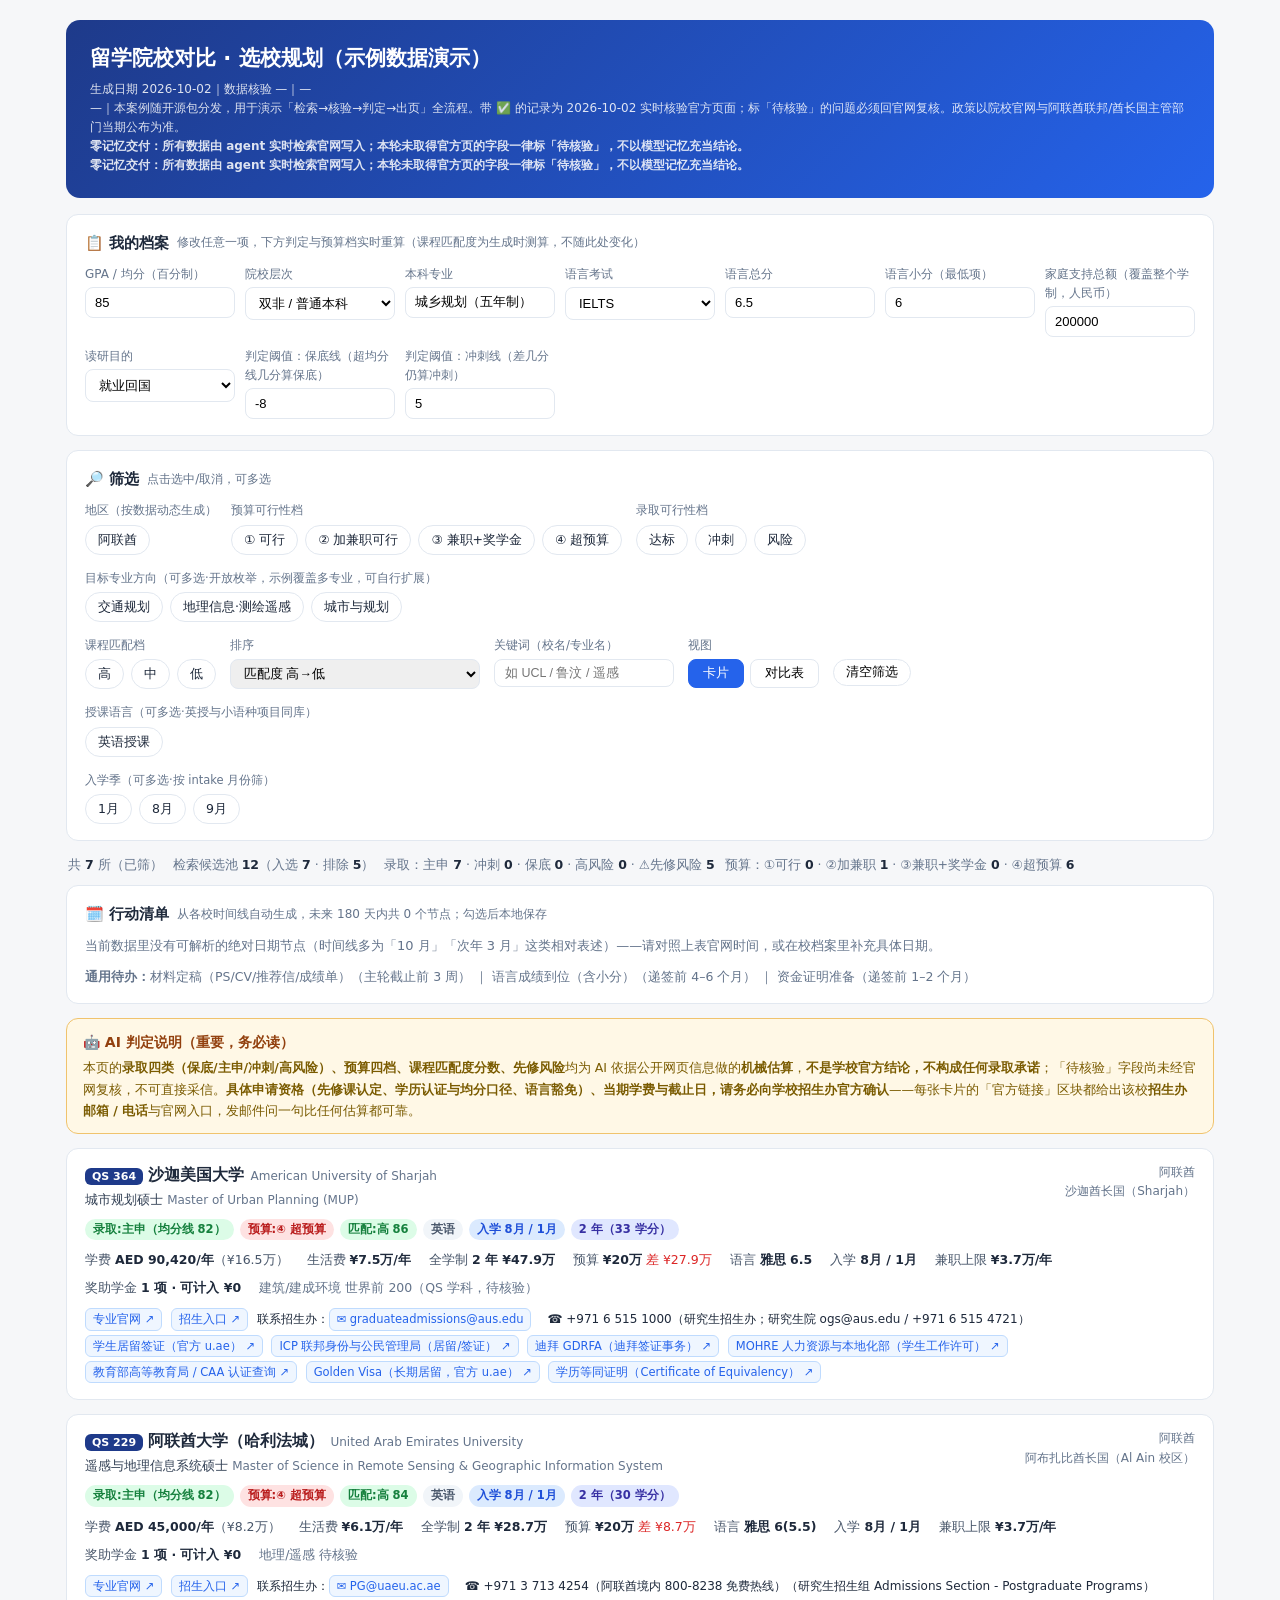
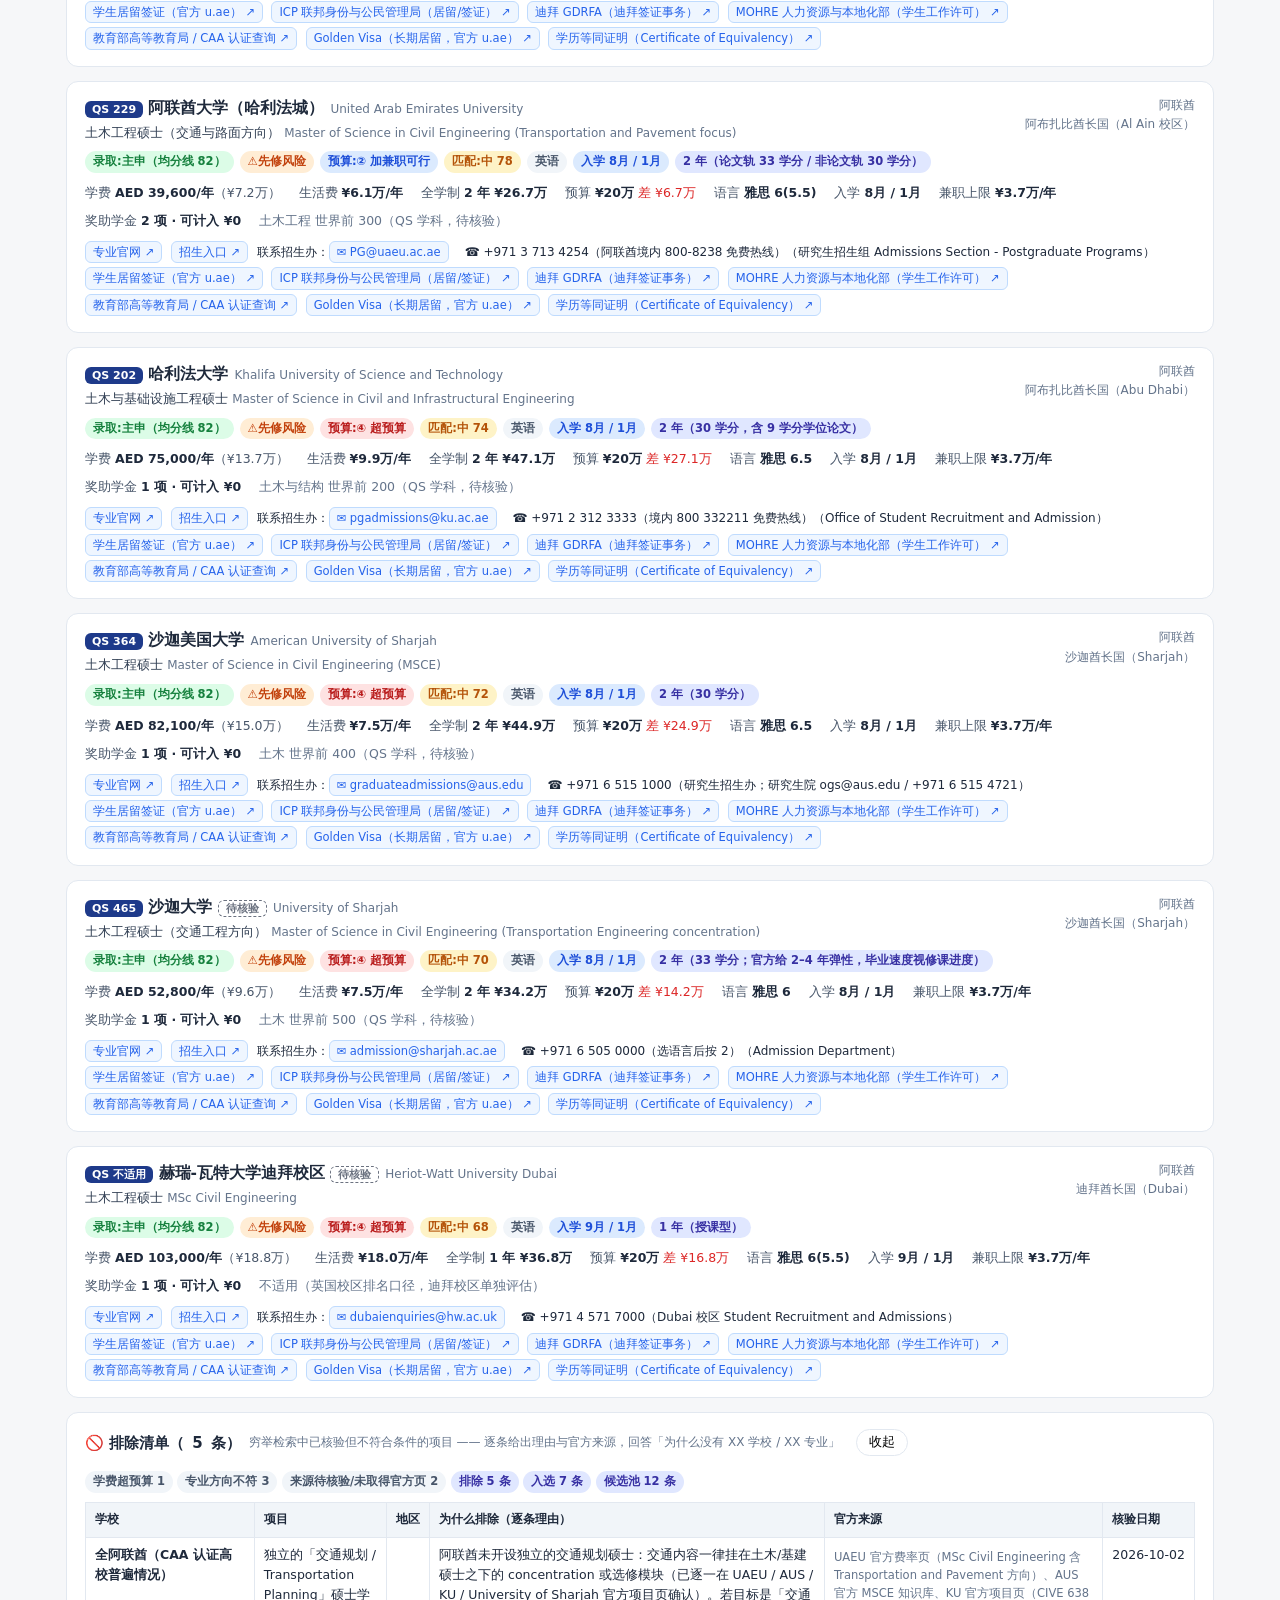
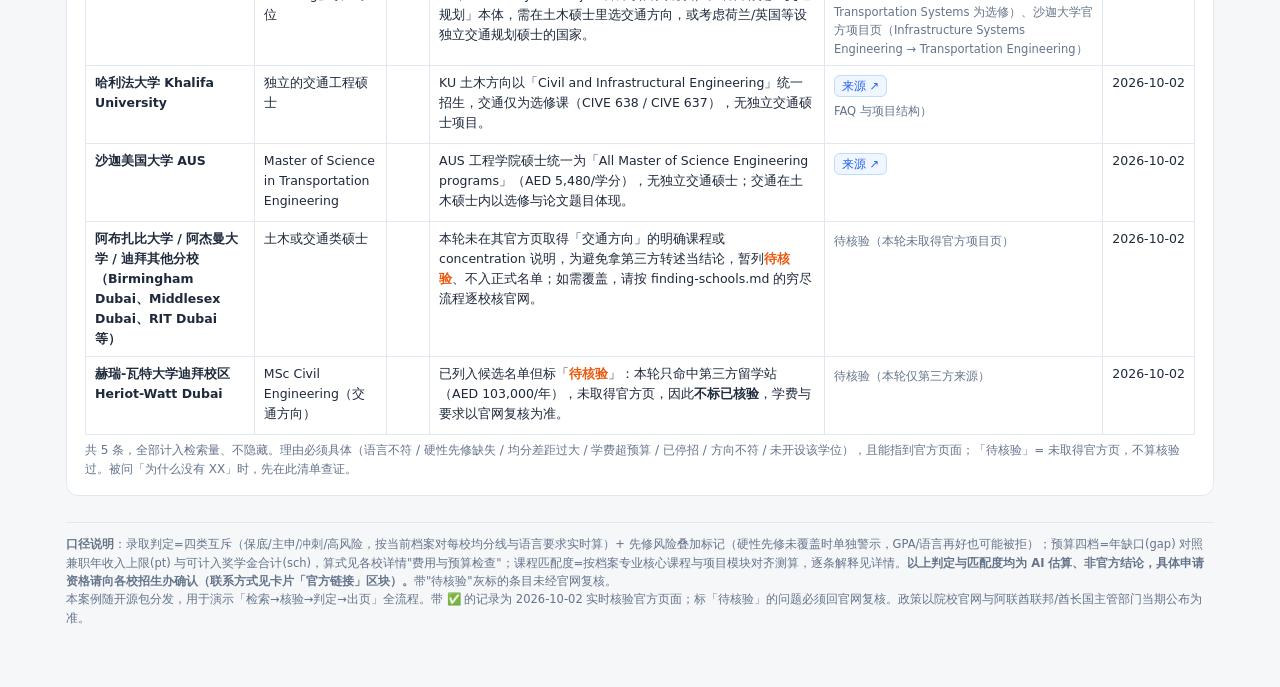
==== commit 79806c36: "feat: v1.1.0 多国任务搜索计划、24 项必查字段、反偷懒构建门禁 - SKILL.md A0 + finding-schools.md 8.0：多国任务先出书面收缩计划（硬约束过筛→保留国" ====
--- a/examples/uae-transportation/demo.html
+++ b/examples/uae-transportation/demo.html
@@ -125,6 +125,13 @@
 
 <div class="stats" id="stats"></div>
 
+<!-- ═══ AI 判定免责声明（静态渲染，无 JS 也可见）═══ -->
+<div class="card" style="border:1px solid #f0c36d;background:#fff8e6;padding:12px 16px">
+  <b style="color:#92400e">🤖 AI 判定说明（重要，务必读）</b>
+  <p style="font-size:12.5px;color:#7a5b00;margin-top:4px;line-height:1.7">
+    本页的<b>录取四类（保底/主申/冲刺/高风险）、预算四档、课程匹配度分数、先修风险</b>均为 AI 依据公开网页信息做的<b>机械估算</b>，<b>不是学校官方结论，不构成任何录取承诺</b>；「待核验」字段尚未经官网复核，不可直接采信。<b>具体申请资格（先修课认定、学历认证与均分口径、语言豁免）、当期学费与截止日，请务必向学校招生办官方确认</b>——每张卡片的「官方链接」区块都给出该校<b>招生办邮箱 / 电话</b>与官网入口，发邮件问一句比任何估算都可靠。</p>
+</div>
+
 <!-- ═══ 卡片视图 ═══ -->
 <div id="cardView"></div>
 <!-- ═══ 表格视图 ═══ -->
@@ -146,13 +153,15 @@
    2. DATA 元素结构见技能 references/data-schema.md，字段名不可改。
    3. match.score / match.tier / match.explanations 由生成方按
       course-matching.md 规则算好后写入，本页不重算。
+      bachelorBenchmark（本科对标）由本页渲染在课程匹配度区：
+      有 program/coreCourses/coverage 就完整展示，只有 note 则显示待核验。
    4. 录取三档判定、预算四档判定由本页 JS 按 data-schema.md 规则
       实时重算，字段缺失会静默跳过该条判定，生成时务必填全。
    ══════════════════════════════════════════════════════════════ */
 </script>
 
 <!-- ② 数据载荷占位块（build.js 注入生成；与说明块相互独立） -->
-<script id="payload" type="application/json">{"meta":{"title":"参考案例：阿联酋 × 交通规划（含相邻方向）","generatedDate":"2026-10-02","today":"2026-10-02","planWindowDays":180,"thresholds":{"safeGap":-8,"mainHi":0.5,"reachGap":5,"reachLang":1},"currency":{"base":"AED","cny":1.826,"date":"2026-10-02","note":"1 AED ≈ 1.826 CNY（2026-10-02，多来源一致）；AED 与 USD 挂钩 3.6725"},"disclaimer":"本案例随开源包分发，用于演示「检索→核验→判定→出页」全流程。带 ✅ 的记录为 2026-10-02 实时核验官方页面；标「待核验」的问题必须回官网复核。政策以院校官网与阿联酋联邦/酋长国主管部门当期公布为准。","zeroMemoryPolicy":"零记忆交付：所有数据由 agent 实时检索官网写入；本轮未取得官方页的字段一律标「待核验」，不以模型记忆充当结论。","adminNote":"阿联酋为联邦制，7 个酋长国在生活成本、签证办理渠道（ICP 联邦 / GDRFA 迪拜）、学校定价上不同——招生要求以联邦教育部（CAA 认证）为准，签证与费用按酋长国核验。","dataGradeLegend":"✅ 已核验=关键字段有官方页支撑；⚠ 部分核验=部分字段有官方页、部分待核；待核验=未取得官方页（不可直接当结论）"},"profile":{"name":"示例档案 · 城乡规划（五年制）","gpa":{"value":85,"scale":"百分制加权（示例值）","schoolTier":"tier2"},"major":"城乡规划（五年制）","language":{"test":"IELTS","overall":6.5,"min":6},"budget":{"cnyTotal":200000,"note":"家庭可支持的【整个学制总额】= 20 万（示例值；不是每年）"},"goal":"就业回国"},"data":[{"id":"uaeu-msce","field":"交通规划","school":"阿联酋大学（哈利法城）","schoolEn":"United Arab Emirates University","region":"阿联酋","program":"Master of Science in Civil Engineering (Transportation and Pavement focus)","programCn":"土木工程硕士（交通与路面方向）","department":"土木与环境工程系（College of Engineering）","duration":"2 年（论文轨 33 学分 / 非论文轨 30 学分）","intake":["8月","1月"],"qsRank":229,"subjectRank":"土木工程 世界前 300（QS 学科，待核验）","curriculum":["土木工程前沿（含交通与路面方向）：Advanced Traffic Engineering and Management、Theory and Design of Pavement Structures、Pavement Management Systems、Design of Transportation Systems、Digital Terrain Modeling、Operations Research for Engineers","结构/岩土/环境等方向课程亦在同一硕士下，可组合方向"],"tuition":{"amount":39600,"currency":"AED","cny":72310,"per":"年","note":"官方费率 AED 2,400/学分；论文轨 33 学分 → 全项目 AED 79,200（本行按 2 年摊 AED 39,600/年）"},"livingCost":{"amount":33600,"currency":"AED","cny":61354,"per":"年","note":"估算：Al Ain 校外合租约 AED 2,800/月（研究生无校内宿舍）→ AED 33,600/年；含食宿交通保险"},"entryReq":{"degree":"相关专业本科学位（土木/工程/规划类）","gpaTier":{"tier1":"80","tier2":"82","note":"官方门槛多为 CGPA 3.0/4.0；中国院校百分制折算口径各校不同，需以官方评估为准"},"language":{"ielts":{"overall":6,"min":5.5},"toefl":{"overall":80},"langClass":true},"gre":"GPA 不足时部分学校要求（AUS 官方列为条件项）","prereq":"需土木工程或相关工程本科；非土木背景需补修本科课程（修读期限会拉长）","prereqHard":true,"others":"需学历认证/等同证明（Certificate of Equivalency）","teachingLanguage":"英语","localLang":{"type":"无本地语言要求","detail":"阿联酋高校普遍全英语授课；阿拉伯语为官方语言但项目不要求","langSchool":false,"note":"英语授课项目入学与毕业均不要求阿拉伯语"}},"materials":["本科成绩单（需认证）","学位证 + 等同证明（Certificate of Equivalency）","雅思 6.0 / 托福 80","两封推荐信","CV","个人陈述","申请费 AED 200"],"admissionLogic":"以本科院校层次、GPA（CGPA 3.0/4.0 为硬线）、英语成绩与是否需补修本科课程综合评估；跨专业申请由系研究生委员会个案审核","timeline":[{"date":"1 月入学","event":"申请窗口（约前一年 8–11 月）"},{"date":"8 月入学（秋季）","event":"申请窗口（约当年 1–5 月）— 具体截止日未在官网抓到，须回官网确认"},{"date":"入学前","event":"学历等同证明（UAE 教育部）+ 学生签证由学校办理"}],"match":{"score":78,"tier":"中","explanations":[{"type":"核心","text":"《测量学》《工程制图》《城市规划原理》覆盖交通与基础设施规划的空间基础，与 Transportation and Pavement 方向的部分课程（Advanced Traffic Engineering、Pavement Management）有衔接"},{"type":"缺口","text":"本科非土木工程：官方要求补修本科土木课程（材料力学、结构、路面基础），可能延长 1 个学期"},{"type":"先修风险","text":"城乡规划本科申请土木硕士（即使方向为交通）在多数院校属跨专业，需逐案评估并补修，属真实风险点而非小瑕疵"},{"type":"加分","text":"GIS/遥感课程与交通建模（需求预测、路网分析）结合是加分项，且该系同时开设遥感与 GIS 硕士，可跨系选课（需确认）"}]},"visa":{"type":"学生居留签证（Student Residence Visa）","duration":"1 年一签，凭在读证明逐年续签","sponsor":"由录取的大学担保（ accredited university ）","policyYear":2026,"rule":"官方 u.ae：可由就读大学或 UAE 居民父母担保；需提交大学出具的注明学习期限的证明；入境后 60 天内完成居留手续","fundsNote":"联邦层面未统一公布金额；由担保大学按学费+居留费收取押金","fundsProof":{"amount":"未统一规定","currency":"AED","amountCny":null,"covers":"由担保大学按学费 + 居留费收取押金","form":"大学代收押金/在读证明","timing":"入学注册时","note":"联邦层面未统一公布金额；以录取大学通知为准（待核验）","verified":false}},"career":"交通工程/交通规划、基建咨询、道路与轨道交通部门、政府交通局（如 RTA 迪拜道路与交通局）","salary":{"amount":"AED 240,000–360,000","cny":"约 44 万–66 万/年","note":"阿联酋薪资无个人所得税，到手即全额（来源：官方税务口径/行业薪酬报告，待核验）"},"workVisa":{"name":"毕业求职签证（Job Seeker Visa）","duration":"60 / 90 / 120 天（无担保人）","condition":"毕业后用于找工作；转工作签后由雇主担保。GPA 3.5+（A 类院校）或 3.8+（B 类）可申请 10 年 Golden Visa","policyYear":2026},"pr":{"years":"无常规永久居留制度","conditions":["阿联酋不发常规永居；长期身份靠 10 年 Golden Visa（可续）"],"policyYear":2026},"citizenship":{"years":"无常规入籍路径（需联邦特批，个案极少）","conditions":["阿联酋国籍原则上不通过留学/居住年限获得；极少数情况由联邦层面特批"],"policyYear":2026},"partTime":{"hours":"需 MOHRE 学生工作许可 + 校方 NOC；学期内时长上限各校不一（第三方口径 15 小时/周）","hourlyWage":"AED 20–30/时（估算，待核验）","incomeYearCnyMax":36520,"note":"阿联酋打工必须先取得工作许可，无许可打工违法；以毕业求职签证与 Golden Visa 为更现实的留境路径"},"scholarships":[{"name":"UAEU 校长研究生奖学金（Chancellor's Fellowship）","amount":"学费减免 + 津贴（STEM 与战略领域优先）","amountCnyMax":0,"countable":false,"effort":"入学后按学业表现与名额评定；不适用于 MBA/教育等部分项目。**属竞争型，不计入预算可行性**"},{"name":"研究/教学助理（RA/TA）","amount":"按小时或按月津贴","amountCnyMax":0,"countable":false,"effort":"入学后联系导师申请；时长与额度按院系预算"}],"verified":true,"verifiedDate":"2026-10-02","sources":["https://www.uaeu.ac.ae/en/dvcsae/student_account_office/program_and_housing_rates.shtml（官方研究生费率表：MSc Civil Engineering 论文轨 33 学分 / 非论文轨 30 学分，AED 2,400/学分，费率页注明有效期至 2025–2026 学年）","https://u.ae/en/information-and-services/visa-and-emirates-id/residence-visas/residence-visa-for-studying-in-the-uae（阿联酋政府官方门户：学生签证担保与要求）"],"adminDivision":"阿布扎比酋长国（Al Ain 校区）","adminRules":["**酋长国差异**：UAE 由 7 个酋长国组成，高校由联邦教育部（CAA）统一认证，但生活成本、房租差异显著（迪拜/阿布扎比高于 Al Ain、沙迦）","**学费口径**：公立大学（UAEU、KU）联邦费率统一公布；私立（AUS、沙迦大学）各自定价，同一国家不同校差异可达 2–3 倍","**校区所在地决定生活成本**：UAEU 主校区在 Al Ain，非迪拜/阿布扎比市区"],"graduationLang":{"req":"无本地语言要求（英语授课项目）","detail":"阿联酋高校普遍全英语授课，毕业不要求阿拉伯语","note":"★三个语言要求要分清：入学语言（雅思/托福）/ 毕业语言（本项目无）/ 永居入籍语言（UAE 无常规入籍路径）"},"countryProcess":["1) 选校 → 提交申请（多数学校 8 月秋季 / 1 月春季两轮入学）","2) 学历等同证明（Certificate of Equivalency）— 由 UAE 教育部出具，耗时较长，建议先办","3) 获录取 → 大学作为担保方申请入境许可（entry permit）","4) 入境后 60 天内完成：体检 + Emirates ID 生物信息 + 居留签证签发","5) 在读期间需保持有效保险与签证续签（1 年一签）","6) 毕业：可申请无担保人的求职签证（60/90/120 天）或转工作签；GPA 3.5+ 可申请 10 年 Golden Visa"],"schoolProcess":["1) 官网在线申请（apply.uaeu.ac.ae），缴 AED 200 申请费","2) 提交成绩单 + 学位证 + 等同证明 + 雅思/托福 + 两封推荐信 + CV + 个人陈述","3) 院系评估（跨专业会加列补修课程清单）","4) 获录取后由国际学生办公室（ISO）指导办理居留签证与体检","5) 注册选课：需与导师确认是否走论文轨（33 学分）或非论文轨（30 学分）"],"verifiedFields":["官方研究生费率表核实：MSc Civil Engineering 学分单价 AED 2,400、论文轨 33 学分、非论文轨 30 学分（费率有效期至 2025–2026 学年，2026–2027 学年费率待官网更新）","官方门户核实：学生居留签证由就读大学担保、需大学证明学习期限、1 年一签可续"],"fetchedAt":"2026-10-02","verificationScope":"本案例为参考示范：带 ✅ 的字段来自本轮实时核验的官方页面；标「待核验」的字段未取得官方页，不可直接当结论使用。"},{"id":"uaeu-rsgis","field":"地理信息·测绘遥感","school":"阿联酋大学（哈利法城）","schoolEn":"United Arab Emirates University","region":"阿联酋","program":"Master of Science in Remote Sensing & Geographic Information System","programCn":"遥感与地理信息系统硕士","department":"地理与地球科学系（College of Humanities & Social Sciences）","duration":"2 年（30 学分）","intake":["8月","1月"],"qsRank":229,"subjectRank":"地理/遥感 待核验","curriculum":["遥感与 GIS 主干：遥感数据处理与解译、GIS 空间分析、空间统计、地理数据库、专题制图；多数课程与地学/规划数据应用结合"],"tuition":{"amount":45000,"currency":"AED","cny":82170,"per":"年","note":"官方费率 AED 3,000/学分 × 30 学分 → 全项目 AED 90,000（本行按 2 年摊 AED 45,000/年）"},"livingCost":{"amount":33600,"currency":"AED","cny":61354,"per":"年","note":"估算：Al Ain 校外合租 AED 2,800/月 → AED 33,600/年"},"entryReq":{"degree":"相关专业本科学位（土木/工程/规划类）","gpaTier":{"tier1":"80","tier2":"82","note":"官方门槛多为 CGPA 3.0/4.0；中国院校百分制折算口径各校不同，需以官方评估为准"},"language":{"ielts":{"overall":6,"min":5.5},"toefl":{"overall":80},"langClass":true},"gre":"GPA 不足时部分学校要求（AUS 官方列为条件项）","prereq":"地理、测绘、环境、城规等相关本科；需具备 GIS/遥感基础","prereqHard":false,"others":"需学历认证/等同证明（Certificate of Equivalency）","teachingLanguage":"英语","localLang":{"type":"无本地语言要求","detail":"阿联酋高校普遍全英语授课；阿拉伯语为官方语言但项目不要求","langSchool":false,"note":"英语授课项目入学与毕业均不要求阿拉伯语"}},"materials":["本科成绩单（需认证）","学位证 + 等同证明","雅思 6.0 / 托福 80","两封推荐信","CV","个人陈述","申请费 AED 200"],"admissionLogic":"以 GPA（CGPA 3.0/4.0 硬线）+ 相关背景 + 英语成绩评估；该方向对测绘/GIS 基础看权重较高","timeline":[{"date":"8 月入学（秋季）","event":"主轮申请（截止日待官网确认）"},{"date":"1 月入学（春季）","event":"次轮申请"},{"date":"入学前","event":"学历等同证明 + 学生签证（学校办理）"}],"match":{"score":84,"tier":"高","explanations":[{"type":"核心","text":"《GIS 原理》《遥感导论》《空间分析》《测量学》直接覆盖该硕士主干：遥感数据处理、GIS 空间建模、空间统计"},{"type":"核心","text":"城乡规划本科的空间数据与规划应用经验，与「遥感+GIS 在城市与国土监测中的应用」高度契合"},{"type":"加分","text":"《城市规划原理》《区域规划》可用于做土地利用/城市扩张遥感的课题，是该系常见研究选题"},{"type":"缺口","text":"若该硕士偏编程/算法（Python、机器学习、影像处理），需补编程基础；建议申请前补齐 Python"}]},"visa":{"type":"学生居留签证","duration":"1 年一签，逐年续","sponsor":"就读大学","policyYear":2026,"rule":"官方 u.ae：大学担保；需大学出具注明学习期限的证明；入境 60 天内完成居留手续","fundsNote":"联邦未统一金额；由大学收取押金","fundsProof":{"amount":"未统一规定","currency":"AED","amountCny":null,"covers":"由担保大学按学费 + 居留费收取押金","form":"大学代收押金/在读证明","timing":"入学注册时","note":"联邦层面未统一公布金额；以录取大学通知为准（待核验）","verified":false}},"career":"GIS/遥感工程师、测绘与空间数据部门、城市规划与国土部门、环境监测、能源与基建空间数据岗","salary":{"amount":"AED 200,000–320,000","cny":"约 37 万–58 万/年","note":"阿联酋薪资无个人所得税，到手即全额（来源：官方税务口径/行业薪酬报告，待核验）"},"workVisa":{"name":"毕业求职签证（Job Seeker Visa）","duration":"60 / 90 / 120 天（无担保人）","condition":"毕业后用于找工作；转工作签后由雇主担保。GPA 3.5+（A 类院校）或 3.8+（B 类）可申请 10 年 Golden Visa","policyYear":2026},"pr":{"years":"无常规永久居留制度","conditions":["阿联酋不发常规永居；长期身份靠 10 年 Golden Visa（可续）"],"policyYear":2026},"citizenship":{"years":"无常规入籍路径（需联邦特批，个案极少）","conditions":["阿联酋国籍原则上不通过留学/居住年限获得；极少数情况由联邦层面特批"],"policyYear":2026},"partTime":{"hours":"需 MOHRE 学生工作许可 + 校方 NOC；学期内时长上限各校不一（第三方口径 15 小时/周）","hourlyWage":"AED 20–30/时（估算，待核验）","incomeYearCnyMax":36520,"note":"阿联酋打工必须先取得工作许可，无许可打工违法；以毕业求职签证与 Golden Visa 为更现实的留境路径"},"scholarships":[{"name":"UAEU 校长研究生奖学金","amount":"学费减免 + 津贴","amountCnyMax":0,"countable":false,"effort":"学业表现评定，竞争型，不计入预算可行性"}],"verified":true,"verifiedDate":"2026-10-02","sources":["https://www.uaeu.ac.ae/en/dvcsae/student_account_office/program_and_housing_rates.shtml（官方费率表：MSc Remote Sensing & GIS 30 学分、AED 3,000/学分）","https://u.ae/en/information-and-services/visa-and-emirates-id/residence-visas/residence-visa-for-studying-in-the-uae"],"adminDivision":"阿布扎比酋长国（Al Ain 校区）","adminRules":["**酋长国差异**：UAE 由 7 个酋长国组成，高校由联邦教育部（CAA）统一认证，但生活成本、房租差异显著（迪拜/阿布扎比高于 Al Ain、沙迦）","**学费口径**：公立大学（UAEU、KU）联邦费率统一公布；私立（AUS、沙迦大学）各自定价，同一国家不同校差异可达 2–3 倍","**校区所在地决定生活成本**：UAEU 主校区在 Al Ain，非迪拜/阿布扎比市区"],"graduationLang":{"req":"无本地语言要求（英语授课项目）","detail":"阿联酋高校普遍全英语授课，毕业不要求阿拉伯语","note":"★三个语言要求要分清：入学语言（雅思/托福）/ 毕业语言（本项目无）/ 永居入籍语言（UAE 无常规入籍路径）"},"countryProcess":["1) 选校 → 提交申请（多数学校 8 月秋季 / 1 月春季两轮入学）","2) 学历等同证明（Certificate of Equivalency）— 由 UAE 教育部出具，耗时较长，建议先办","3) 获录取 → 大学作为担保方申请入境许可（entry permit）","4) 入境后 60 天内完成：体检 + Emirates ID 生物信息 + 居留签证签发","5) 在读期间需保持有效保险与签证续签（1 年一签）","6) 毕业：可申请无担保人的求职签证（60/90/120 天）或转工作签；GPA 3.5+ 可申请 10 年 Golden Visa"],"schoolProcess":["1) 官网在线申请（apply.uaeu.ac.ae），缴 AED 200 申请费","2) 提交成绩单 + 学位证 + 等同证明 + 雅思/托福 + 两封推荐信 + CV + 个人陈述","3) 院系评估（跨专业会加列补修课程清单）","4) 获录取后由国际学生办公室（ISO）指导办理居留签证与体检","5) 注册选课：需与导师确认是否走论文轨（33 学分）或非论文轨（30 学分）"],"verifiedFields":["官方费率表核实：该硕士 30 学分、AED 3,000/学分 → 全项目 AED 90,000"],"fetchedAt":"2026-10-02","verificationScope":"本案例为参考示范：带 ✅ 的字段来自本轮实时核验的官方页面；标「待核验」的字段未取得官方页，不可直接当结论使用。"},{"id":"aus-msce","field":"交通规划","school":"沙迦美国大学","schoolEn":"American University of Sharjah","region":"阿联酋","program":"Master of Science in Civil Engineering (MSCE)","programCn":"土木工程硕士","department":"土木工程系（College of Engineering）","duration":"2 年（30 学分）","intake":["8月","1月"],"qsRank":364,"subjectRank":"土木 世界前 400（QS 学科，待核验）","curriculum":["土木工程核心与选修（含交通、结构、岩土、施工管理方向）；交通内容以选修课与论文题目形式出现，无独立「交通规划」学位"],"tuition":{"amount":82100,"currency":"AED","cny":149915,"per":"年","note":"官方学费页（2026–2027）：工程学院所有理学硕士 AED 5,480/学分 × 30 学分 = 全项目 AED 164,400（本行按 2 年摊 AED 82,200/年）"},"livingCost":{"amount":40800,"currency":"AED","cny":74501,"per":"年","note":"估算：沙迦合租 AED 3,400/月（另：官方学生宿舍 AED 7,000–15,000/学期）→ 校外口径 AED 40,800/年"},"entryReq":{"degree":"相关专业本科学位（土木/工程/规划类）","gpaTier":{"tier1":"80","tier2":"82","note":"官方门槛多为 CGPA 3.0/4.0；中国院校百分制折算口径各校不同，需以官方评估为准"},"language":{"ielts":{"overall":6.5,"min":null},"toefl":{"overall":80},"langClass":false},"gre":"GPA 不足时部分学校要求（AUS 官方列为条件项）","prereq":"需土木工程本科；工程类或量化科学相关背景可个案考虑；四年制本科学位 + 需 UAE 教育部学历等同证明","prereqHard":true,"others":"需学历认证/等同证明（Certificate of Equivalency）","teachingLanguage":"英语","localLang":{"type":"无本地语言要求","detail":"阿联酋高校普遍全英语授课；阿拉伯语为官方语言但项目不要求","langSchool":false,"note":"英语授课项目入学与毕业均不要求阿拉伯语"}},"materials":["在线申请（apply.aus.edu）","官方成绩单 + 毕业证（需认证）","雅思 6.5 / 托福 iBT 80 / EmSAT 英语 1550","CV","两封推荐信","护照扫描","UAE 身份证（在阿联酋者）","申请费 AED 450 + 5% VAT","学历等同证明（境外学位必须）"],"admissionLogic":"以 CGPA 3.0/4.0（或同等）+ 相关专业本科 + 英语成绩为主；交通方向通过选修模块与论文题目体现，非独立方向","timeline":[{"date":"8 月入学（秋季）","event":"主入学季（申请截止日以官网 deadlines 页为准）"},{"date":"1 月入学（春季）","event":"次入学季；第三方显示春季截止约 12 月下旬（**待官网核验**）"},{"date":"入学前 2–3 个月","event":"办理学历等同证明 + 学生签证"}],"match":{"score":72,"tier":"中","explanations":[{"type":"缺口","text":"官方明确要求「BSc in Civil Engineering」；城乡规划本科属「closely related」以外，需个案审核（case-by-case），通过与否取决于院系"},{"type":"核心","text":"《城市规划原理》《测量学》《工程基础》与 MSCE 的交通/基建方向有部分衔接"},{"type":"先修风险","text":"跨专业申请 + 官方要求「四年制本科」双重把关；另需 UAE 教育部学历等同证明（Certificate of Equivalency），材料周期长"},{"type":"加分","text":"美制学位、英语授课环境，若后续考虑北美方向有衔接优势"}]},"visa":{"type":"学生居留签证","duration":"1 年一签","sponsor":"就读大学","policyYear":2026,"rule":"官方 u.ae 口径同全国；AUS 由招生与注册办公室协助办理","fundsNote":"联邦未统一金额；学校收押金","fundsProof":{"amount":"未统一规定","currency":"AED","amountCny":null,"covers":"由担保大学按学费 + 居留费收取押金","form":"大学代收押金/在读证明","timing":"入学注册时","note":"联邦层面未统一公布金额；以录取大学通知为准（待核验）","verified":false}},"career":"结构/交通/基建工程师、咨询公司（AECOM、Parsons、Jacobs 等在 GCC 招聘）、政府基建部门","salary":{"amount":"AED 220,000–350,000","cny":"约 40 万–64 万/年","note":"阿联酋薪资无个人所得税，到手即全额（来源：官方税务口径/行业薪酬报告，待核验）"},"workVisa":{"name":"毕业求职签证（Job Seeker Visa）","duration":"60 / 90 / 120 天（无担保人）","condition":"毕业后用于找工作；转工作签后由雇主担保。GPA 3.5+（A 类院校）或 3.8+（B 类）可申请 10 年 Golden Visa","policyYear":2026},"pr":{"years":"无常规永久居留制度","conditions":["阿联酋不发常规永居；长期身份靠 10 年 Golden Visa（可续）"],"policyYear":2026},"citizenship":{"years":"无常规入籍路径（需联邦特批，个案极少）","conditions":["阿联酋国籍原则上不通过留学/居住年限获得；极少数情况由联邦层面特批"],"policyYear":2026},"partTime":{"hours":"需 MOHRE 学生工作许可 + 校方 NOC；学期内时长上限各校不一（第三方口径 15 小时/周）","hourlyWage":"AED 20–30/时（估算，待核验）","incomeYearCnyMax":36520,"note":"阿联酋打工必须先取得工作许可，无许可打工违法；以毕业求职签证与 Golden Visa 为更现实的留境路径"},"scholarships":[{"name":"AUS 研究生助教/助研（Graduate Assistantship）","amount":"学费减免最多 9 学分 和/或 每学期最多 AED 20,000 津贴（第三方转述官方口径，**待核验**）","amountCnyMax":0,"countable":false,"effort":"每年随录取周期评定；需单独申请并附推荐信。官方页面存在（aus.edu/graduate-assistantships-and-employment），金额待官网核实"}],"verified":true,"verifiedDate":"2026-10-02","sources":["https://www.aus.edu/admissions/masters-degrees/graduate-tuition-and-fees（官方学费页 2026–2027：所有 MSc Engineering AED 5,480/学分、30 学分、全项目 AED 164,400；另列宿舍 AED 7,000–15,000/学期）","https://infodesk.aus.edu/（AUS 官方知识库 MSCE 条目：托福 80 / 雅思 6.5、申请材料、学历等同证明要求）","https://u.ae/en/information-and-services/visa-and-emirates-id/residence-visas/residence-visa-for-studying-in-the-uae"],"adminDivision":"沙迦酋长国（Sharjah）","adminRules":["**酋长国差异**：沙迦为私立高校密集区，学费由学校自定；生活成本低于迪拜/阿布扎比约 20–30%","**认证口径**：AUS 同时持有 UAE CAA 认证与美国 MSCHE 认证，属少数双认证院校","**学历等同**：境外学位申请者必须办 UAE 教育部等同证明（联邦层面要求，与学校无关）"],"graduationLang":{"req":"无本地语言要求（英语授课项目）","detail":"阿联酋高校普遍全英语授课，毕业不要求阿拉伯语","note":"★三个语言要求要分清：入学语言（雅思/托福）/ 毕业语言（本项目无）/ 永居入籍语言（UAE 无常规入籍路径）"},"countryProcess":["1) 选校 → 提交申请（多数学校 8 月秋季 / 1 月春季两轮入学）","2) 学历等同证明（Certificate of Equivalency）— 由 UAE 教育部出具，耗时较长，建议先办","3) 获录取 → 大学作为担保方申请入境许可（entry permit）","4) 入境后 60 天内完成：体检 + Emirates ID 生物信息 + 居留签证签发","5) 在读期间需保持有效保险与签证续签（1 年一签）","6) 毕业：可申请无担保人的求职签证（60/90/120 天）或转工作签；GPA 3.5+ 可申请 10 年 Golden Visa"],"schoolProcess":["1) apply.aus.edu 在线申请，缴 AED 450 + 5% VAT 申请费","2) 上传成绩单、毕业证、语言成绩、CV、两封推荐信、护照扫描","3) 境外学位需先办 UAE 教育部学历等同证明（Certificate of Equivalency / QRR）","4) 院系评审 → 发放录取","5) 可同时申请助教/助研（Graduate Assistantship）","6) 录取后由学校协助办理学生居留签证"],"verifiedFields":["官方学费页核实：AED 5,480/学分、30 学分、全项目 AED 164,400（2026–2027 学年）","官方知识库核实：雅思 6.5 / 托福 iBT 80、申请材料清单、需 Certificate of Equivalency"],"fetchedAt":"2026-10-02","verificationScope":"本案例为参考示范：带 ✅ 的字段来自本轮实时核验的官方页面；标「待核验」的字段未取得官方页，不可直接当结论使用。"},{"id":"aus-mup","field":"城市与规划","school":"沙迦美国大学","schoolEn":"American University of Sharjah","region":"阿联酋","program":"Master of Urban Planning (MUP)","programCn":"城市规划硕士","department":"建筑、艺术与设计学院","duration":"2 年（33 学分）","intake":["8月","1月"],"qsRank":364,"subjectRank":"建筑/建成环境 世界前 200（QS 学科，待核验）","curriculum":["规划理论、规划方法与 GIS、城市设计与形态、社区与经济发展、规划法与制度、毕业设计（studio/论文）"],"tuition":{"amount":90420,"currency":"AED","cny":165107,"per":"年","note":"官方学费页（2026–2027）：建筑艺术设计学院 AED 5,480/学分 × 33 学分 = 全项目 AED 180,840（本行按 2 年摊 AED 90,420/年）"},"livingCost":{"amount":40800,"currency":"AED","cny":74501,"per":"年","note":"估算：沙迦合租 AED 3,400/月 → AED 40,800/年（官方宿舍 AED 7,000–15,000/学期）"},"entryReq":{"degree":"相关专业本科学位（土木/工程/规划类）","gpaTier":{"tier1":"80","tier2":"82","note":"官方门槛多为 CGPA 3.0/4.0；中国院校百分制折算口径各校不同，需以官方评估为准"},"language":{"ielts":{"overall":6.5,"min":null},"toefl":{"overall":80},"langClass":false},"gre":"GPA 不足时部分学校要求（AUS 官方列为条件项）","prereq":"建筑/规划/城市设计/地理/社科等相关本科；需作品集或写作样本（以官网为准）","prereqHard":false,"others":"需学历认证/等同证明（Certificate of Equivalency）","teachingLanguage":"英语","localLang":{"type":"无本地语言要求","detail":"阿联酋高校普遍全英语授课；阿拉伯语为官方语言但项目不要求","langSchool":false,"note":"英语授课项目入学与毕业均不要求阿拉伯语"}},"materials":["在线申请（apply.aus.edu）","成绩单 + 毕业证（需认证）","雅思 6.5 / 托福 80","CV","两封推荐信","作品集/写作样本（按官网要求）","学历等同证明","申请费 AED 450 + 5% VAT"],"admissionLogic":"以专业对口的规划/建筑背景 + GPA + 英语为主；MUP 通常看重作品集与规划相关经历","timeline":[{"date":"8 月入学（秋季）","event":"主入学季"},{"date":"1 月入学（春季）","event":"次入学季（截止日待官网）"},{"date":"入学前","event":"学历等同证明 + 学生签证"}],"match":{"score":86,"tier":"高","explanations":[{"type":"核心","text":"城乡规划五年制本科与 MUP 主线（规划理论、规划法、GIS 与规划分析、城市设计、社区规划）几乎逐门对应"},{"type":"核心","text":"《城市总体规划》《控制性详细规划》《城市设计》《GIS 应用》构成 MUP 申请的强匹配"},{"type":"加分","text":"规划本科 + GIS 技能在「空间分析与规划决策」课程中是显著优势"},{"type":"缺口","text":"若 MUP 偏北美规划体系（zoning、规划法、公众参与），需适应制度差异；英语写作量较大"}]},"visa":{"type":"学生居留签证","duration":"1 年一签","sponsor":"就读大学","policyYear":2026,"rule":"官方 u.ae 口径同全国","fundsNote":"联邦未统一金额；学校收押金","fundsProof":{"amount":"未统一规定","currency":"AED","amountCny":null,"covers":"由担保大学按学费 + 居留费收取押金","form":"大学代收押金/在读证明","timing":"入学注册时","note":"联邦层面未统一公布金额；以录取大学通知为准（待核验）","verified":false}},"career":"规划咨询、政府规划部门、房地产与城市开发、基础设施与交通规划协同岗","salary":{"amount":"AED 200,000–320,000","cny":"约 37 万–58 万/年","note":"阿联酋薪资无个人所得税，到手即全额（来源：官方税务口径/行业薪酬报告，待核验）"},"workVisa":{"name":"毕业求职签证（Job Seeker Visa）","duration":"60 / 90 / 120 天（无担保人）","condition":"毕业后用于找工作；转工作签后由雇主担保。GPA 3.5+（A 类院校）或 3.8+（B 类）可申请 10 年 Golden Visa","policyYear":2026},"pr":{"years":"无常规永久居留制度","conditions":["阿联酋不发常规永居；长期身份靠 10 年 Golden Visa（可续）"],"policyYear":2026},"citizenship":{"years":"无常规入籍路径（需联邦特批，个案极少）","conditions":["阿联酋国籍原则上不通过留学/居住年限获得；极少数情况由联邦层面特批"],"policyYear":2026},"partTime":{"hours":"需 MOHRE 学生工作许可 + 校方 NOC；学期内时长上限各校不一（第三方口径 15 小时/周）","hourlyWage":"AED 20–30/时（估算，待核验）","incomeYearCnyMax":36520,"note":"阿联酋打工必须先取得工作许可，无许可打工违法；以毕业求职签证与 Golden Visa 为更现实的留境路径"},"scholarships":[{"name":"AUS 研究生助教/助研","amount":"学费减免最多 9 学分 和/或 津贴（待核验）","amountCnyMax":0,"countable":false,"effort":"随录取周期评定"}],"verified":true,"verifiedDate":"2026-10-02","sources":["https://www.aus.edu/admissions/masters-degrees/graduate-tuition-and-fees（官方：MUP AED 5,480/学分、33 学分、全项目 AED 180,840）","https://infodesk.aus.edu/（官方知识库：研究生申请材料与语言要求）","https://u.ae/en/information-and-services/visa-and-emirates-id/residence-visas/residence-visa-for-studying-in-the-uae"],"adminDivision":"沙迦酋长国（Sharjah）","adminRules":["**酋长国差异**：沙迦为私立高校密集区，学费由学校自定；生活成本低于迪拜/阿布扎比约 20–30%","**认证口径**：AUS 同时持有 UAE CAA 认证与美国 MSCHE 认证，属少数双认证院校","**学历等同**：境外学位申请者必须办 UAE 教育部等同证明（联邦层面要求，与学校无关）"],"graduationLang":{"req":"无本地语言要求（英语授课项目）","detail":"阿联酋高校普遍全英语授课，毕业不要求阿拉伯语","note":"★三个语言要求要分清：入学语言（雅思/托福）/ 毕业语言（本项目无）/ 永居入籍语言（UAE 无常规入籍路径）"},"countryProcess":["1) 选校 → 提交申请（多数学校 8 月秋季 / 1 月春季两轮入学）","2) 学历等同证明（Certificate of Equivalency）— 由 UAE 教育部出具，耗时较长，建议先办","3) 获录取 → 大学作为担保方申请入境许可（entry permit）","4) 入境后 60 天内完成：体检 + Emirates ID 生物信息 + 居留签证签发","5) 在读期间需保持有效保险与签证续签（1 年一签）","6) 毕业：可申请无担保人的求职签证（60/90/120 天）或转工作签；GPA 3.5+ 可申请 10 年 Golden Visa"],"schoolProcess":["1) apply.aus.edu 在线申请，缴 AED 450 + 5% VAT 申请费","2) 上传成绩单、毕业证、语言成绩、CV、两封推荐信、护照扫描","3) 境外学位需先办 UAE 教育部学历等同证明（Certificate of Equivalency / QRR）","4) 院系评审 → 发放录取","5) 可同时申请助教/助研（Graduate Assistantship）","6) 录取后由学校协助办理学生居留签证"],"verifiedFields":["官方学费页核实：MUP 33 学分 × AED 5,480 = 全项目 AED 180,840（2026–2027）"],"fetchedAt":"2026-10-02","verificationScope":"本案例为参考示范：带 ✅ 的字段来自本轮实时核验的官方页面；标「待核验」的字段未取得官方页，不可直接当结论使用。"},{"id":"ku-mscie","field":"交通规划","school":"哈利法大学","schoolEn":"Khalifa University of Science and Technology","region":"阿联酋","program":"Master of Science in Civil and Infrastructural Engineering","programCn":"土木与基础设施工程硕士","department":"土木与基础设施工程系","duration":"2 年（30 学分，含 9 学分学位论文）","intake":["8月","1月"],"qsRank":202,"subjectRank":"土木与结构 世界前 200（QS 学科，待核验）","curriculum":["结构动力学、高层建筑设计、施工造价估算（核心）；选修含 Transportation Systems、Pavement Monitoring、Soil Structure Interaction、Coastal Engineering；9 学分论文"],"tuition":{"amount":75000,"currency":"AED","cny":136950,"per":"年","note":"官方 FAQ：硕士项目 AED 5,000/学分 × 30 学分 = 全项目 AED 150,000（本行按 2 年摊 AED 75,000/年）"},"livingCost":{"amount":54000,"currency":"AED","cny":98604,"per":"年","note":"估算：阿布扎比合租 AED 4,500/月 → AED 54,000/年"},"entryReq":{"degree":"相关专业本科学位（土木/工程/规划类）","gpaTier":{"tier1":"80","tier2":"82","note":"官方门槛多为 CGPA 3.0/4.0；中国院校百分制折算口径各校不同，需以官方评估为准"},"language":{"ielts":{"overall":6.5,"min":null},"toefl":{"overall":80},"langClass":false},"gre":"GPA 不足时部分学校要求（AUS 官方列为条件项）","prereq":"需相关本科（土木/基础设施）；CGPA 3.0/4.0 为硬线；需两封推荐信 + 500–1000 字个人陈述 + 面试","prereqHard":true,"others":"需学历认证/等同证明（Certificate of Equivalency）","teachingLanguage":"英语","localLang":{"type":"无本地语言要求","detail":"阿联酋高校普遍全英语授课；阿拉伯语为官方语言但项目不要求","langSchool":false,"note":"英语授课项目入学与毕业均不要求阿拉伯语"}},"materials":["在线申请（ku.ac.ae）","成绩单","两封推荐信","个人陈述（500–1000 字）","雅思 6.5 / 托福 iBT 91（2 年内有效）","面试","CV"],"admissionLogic":"CGPA 3.0/4.0 + 英语 + 推荐信 + SOP + 面试综合评估；官方注明「达到最低要求不保证录取，竞争激烈」","timeline":[{"date":"8 月入学（秋季）","event":"主入学季（部分专业设 1 月春季）"},{"date":"入学前","event":"面试 + 学历等同（境外学位）"},{"date":"入学后","event":"按学业表现评定学费奖学金（无需额外申请）"}],"match":{"score":74,"tier":"中","explanations":[{"type":"核心","text":"该硕士选修含 CIVE 638 Transportation Systems、CIVE 637 Pavement Monitoring & Rehabilitation，是阿联酋少数把交通课明确列进课表的项目"},{"type":"缺口","text":"研究型硕士（9 学分论文）为主，土木核心课（张量代数、结构动力学、高层设计）对规划背景偏难"},{"type":"先修风险","text":"官方要求相关本科 + 面试；城乡规划背景需在面试中说明量化/工程基础，属跨专业高门槛项目"},{"type":"加分","text":"KU 为研究型理工强校，若目标是读博或做交通模型研究，论文轨价值高"}]},"visa":{"type":"学生居留签证","duration":"1 年一签","sponsor":"就读大学","policyYear":2026,"rule":"官方 u.ae 口径同全国","fundsNote":"联邦未统一金额；学校收押金","fundsProof":{"amount":"未统一规定","currency":"AED","amountCny":null,"covers":"由担保大学按学费 + 居留费收取押金","form":"大学代收押金/在读证明","timing":"入学注册时","note":"联邦层面未统一公布金额；以录取大学通知为准（待核验）","verified":false}},"career":"结构/交通/基建工程师、研究机构、政府基建与交通部门；论文轨毕业生多继续读博","salary":{"amount":"AED 250,000–400,000","cny":"约 46 万–73 万/年","note":"阿联酋薪资无个人所得税，到手即全额（来源：官方税务口径/行业薪酬报告，待核验）"},"workVisa":{"name":"毕业求职签证（Job Seeker Visa）","duration":"60 / 90 / 120 天（无担保人）","condition":"毕业后用于找工作；转工作签后由雇主担保。GPA 3.5+（A 类院校）或 3.8+（B 类）可申请 10 年 Golden Visa","policyYear":2026},"pr":{"years":"无常规永久居留制度","conditions":["阿联酋不发常规永居；长期身份靠 10 年 Golden Visa（可续）"],"policyYear":2026},"citizenship":{"years":"无常规入籍路径（需联邦特批，个案极少）","conditions":["阿联酋国籍原则上不通过留学/居住年限获得；极少数情况由联邦层面特批"],"policyYear":2026},"partTime":{"hours":"需 MOHRE 学生工作许可 + 校方 NOC；学期内时长上限各校不一（第三方口径 15 小时/周）","hourlyWage":"AED 20–30/时（估算，待核验）","incomeYearCnyMax":36520,"note":"阿联酋打工必须先取得工作许可，无许可打工违法；以毕业求职签证与 Golden Visa 为更现实的留境路径"},"scholarships":[{"name":"KU 硕士学费奖学金（分级）","amount":"按学业表现分级减免（官方：无需额外申请，录取流程结束时确认）","amountCnyMax":0,"countable":false,"effort":"竞争型，未公布确定性额度，不计入预算可行性"}],"verified":true,"verifiedDate":"2026-10-02","sources":["https://www.ku.ac.ae/?p=4673/（官方 FAQ：硕士 AED 5,000/学分、雅思 6.5 / 托福 iBT 91、GRE 仅直博需要、每年只能申请一个项目）","https://u.ae/en/information-and-services/visa-and-emirates-id/residence-visas/residence-visa-for-studying-in-the-uae"],"adminDivision":"阿布扎比酋长国（Abu Dhabi）","adminRules":["**酋长国差异**：阿布扎比生活成本与迪拜同档，高于 Al Ain / 沙迦；阿布扎比有独立的经济发展局（ADDED）与教育监管口径","**研究型定位**：KU 为研究型高校，硕士以论文为主；与企业/政府科研项目结合度高","**奖学金**：KU 官方对硕士设分级学费减免，博士多为全奖（与本例无关但常被混淆）"],"graduationLang":{"req":"无本地语言要求（英语授课项目）","detail":"阿联酋高校普遍全英语授课，毕业不要求阿拉伯语","note":"★三个语言要求要分清：入学语言（雅思/托福）/ 毕业语言（本项目无）/ 永居入籍语言（UAE 无常规入籍路径）"},"countryProcess":["1) 选校 → 提交申请（多数学校 8 月秋季 / 1 月春季两轮入学）","2) 学历等同证明（Certificate of Equivalency）— 由 UAE 教育部出具，耗时较长，建议先办","3) 获录取 → 大学作为担保方申请入境许可（entry permit）","4) 入境后 60 天内完成：体检 + Emirates ID 生物信息 + 居留签证签发","5) 在读期间需保持有效保险与签证续签（1 年一签）","6) 毕业：可申请无担保人的求职签证（60/90/120 天）或转工作签；GPA 3.5+ 可申请 10 年 Golden Visa"],"schoolProcess":["1) ku.ac.ae 在线申请（每学期只能申请一个项目）","2) 提交成绩单、两封推荐信、500–1000 字个人陈述、语言成绩（2 年内）","3) 院系评审 + 面试（面试是官方列明的环节）","4) 录取后可申请分级学费奖学金（无需额外申请）","5) 境外学位需办 UAE 教育部学历等同；学校协助办学生签证"],"verifiedFields":["官方 FAQ 核实：硕士学费 AED 5,000/学分；英语 IELTS 6.5 / TOEFL iBT 91（2 年内）；GRE 只对 Direct PhD 强制"],"fetchedAt":"2026-10-02","verificationScope":"本案例为参考示范：带 ✅ 的字段来自本轮实时核验的官方页面；标「待核验」的字段未取得官方页，不可直接当结论使用。"},{"id":"uos-msce","field":"交通规划","school":"沙迦大学","schoolEn":"University of Sharjah","region":"阿联酋","program":"Master of Science in Civil Engineering (Transportation Engineering concentration)","programCn":"土木工程硕士（交通工程方向）","department":"土木与环境工程系（College of Engineering）","duration":"2 年（33 学分；官方给 2–4 年弹性，毕业速度视修课进度）","intake":["8月","1月"],"qsRank":465,"subjectRank":"土木 世界前 500（QS 学科，待核验）","curriculum":["结构/交通方向课（Urban Transportation Planning、Pavement 相关）、水与环境、岩土；方向认定需 2 门方向课 + 方向论文"],"tuition":{"amount":52800,"currency":"AED","cny":96413,"per":"年","note":"官方费率表为 PDF；第三方转述硕士 AED 3,200/学分 × 33 学分 = 全项目 AED 105,600（本行按 2 年摊 AED 52,800/年）——**单价待官网 PDF 复核**"},"livingCost":{"amount":40800,"currency":"AED","cny":74501,"per":"年","note":"估算：沙迦合租 AED 3,400/月 → AED 40,800/年"},"entryReq":{"degree":"相关专业本科学位（土木/工程/规划类）","gpaTier":{"tier1":"80","tier2":"82","note":"官方门槛多为 CGPA 3.0/4.0；中国院校百分制折算口径各校不同，需以官方评估为准"},"language":{"ielts":{"overall":6,"min":null},"toefl":{"overall":80},"langClass":true},"gre":"GPA 不足时部分学校要求（AUS 官方列为条件项）","prereq":"需土木/相关工程本科；CGPA 3.0 为常规线，2.50–2.99 可条件录取（首学期 6–9 学分需均分 B），否则退学；其他专业背景需补修本科课程","prereqHard":true,"others":"需学历认证/等同证明（Certificate of Equivalency）","teachingLanguage":"英语","localLang":{"type":"无本地语言要求","detail":"阿联酋高校普遍全英语授课；阿拉伯语为官方语言但项目不要求","langSchool":false,"note":"英语授课项目入学与毕业均不要求阿拉伯语"}},"materials":["在线申请 + 缴 AED 500 申请费","成绩单 + 毕业证（认证）","雅思 6.0 / 托福 550（ITP）","推荐信","部分情况需补修课程"],"admissionLogic":"CGPA 3.0/4.0（2.50–2.99 条件录取）；专业相关性审核较严，非土木背景需补修","timeline":[{"date":"8 月入学（Fall）","event":"主入学季；2026 秋季研究生申请曾延长至 7 月 1 日（2027 轮次未公布）"},{"date":"1 月入学（Spring）","event":"次入学季（部分项目）"},{"date":"入学前","event":"学历认证 + 学生签证"}],"match":{"score":70,"tier":"中","explanations":[{"type":"核心","text":"明确设有 Infrastructure Systems Engineering 流下的 Transportation Engineering 方向（需 2 门方向课 + 方向论文）"},{"type":"缺口","text":"方向要求先修土木工程本科；规划背景需补修本科课程（官方写明 conditional + remedial courses）"},{"type":"先修风险","text":"官方把 GPA 2.50–2.99 的条件录取与补修课程写得很清楚，跨专业申请大概率落在这条路上，会拉长学制与费用"},{"type":"加分","text":"该系同时有水资源、环境、岩土方向，规划背景可在可持续基建交叉选题上做文章"}]},"visa":{"type":"学生居留签证","duration":"1 年一签","sponsor":"就读大学","policyYear":2026,"rule":"官方 u.ae 口径同全国","fundsNote":"联邦未统一金额；学校收押金","fundsProof":{"amount":"未统一规定","currency":"AED","amountCny":null,"covers":"由担保大学按学费 + 居留费收取押金","form":"大学代收押金/在读证明","timing":"入学注册时","note":"联邦层面未统一公布金额；以录取大学通知为准（待核验）","verified":false}},"career":"交通工程、道路与市政基建、咨询、政府工程部门","salary":{"amount":"AED 180,000–280,000","cny":"约 33 万–51 万/年","note":"阿联酋薪资无个人所得税，到手即全额（来源：官方税务口径/行业薪酬报告，待核验）"},"workVisa":{"name":"毕业求职签证（Job Seeker Visa）","duration":"60 / 90 / 120 天（无担保人）","condition":"毕业后用于找工作；转工作签后由雇主担保。GPA 3.5+（A 类院校）或 3.8+（B 类）可申请 10 年 Golden Visa","policyYear":2026},"pr":{"years":"无常规永久居留制度","conditions":["阿联酋不发常规永居；长期身份靠 10 年 Golden Visa（可续）"],"policyYear":2026},"citizenship":{"years":"无常规入籍路径（需联邦特批，个案极少）","conditions":["阿联酋国籍原则上不通过留学/居住年限获得；极少数情况由联邦层面特批"],"policyYear":2026},"partTime":{"hours":"需 MOHRE 学生工作许可 + 校方 NOC；学期内时长上限各校不一（第三方口径 15 小时/周）","hourlyWage":"AED 20–30/时（估算，待核验）","incomeYearCnyMax":36520,"note":"阿联酋打工必须先取得工作许可，无许可打工违法；以毕业求职签证与 Golden Visa 为更现实的留境路径"},"scholarships":[{"name":"沙迦大学学业折扣（官方折扣口径）","amount":"如高中/本科成绩优异可享首学期折扣等（官方折扣页）","amountCnyMax":0,"countable":false,"effort":"以官方 Guidelines for Discounts 为准"}],"verified":false,"verifiedDate":"2026-10-02","sources":["https://www.sharjah.ac.ae/Academics/Degree/Graduate/Master-of-Civil-Engineering（官方项目页：33 学分、2–4 年、英语、两流含 Infrastructure Systems Engineering → Transportation Engineering 方向；CGPA 3.0，2.50–2.99 条件录取、需补修；雅思 6.0 / 托福 550）","https://www.sharjah.ac.ae/en/Admissions/Tuition-and-Fees/Admission-Tuition-Fees（官方学费页索引：硕士费率以 PDF 公布，本行单价 AED 3,200 属第三方转述，**待复核**）","https://u.ae/en/information-and-services/visa-and-emirates-id/residence-visas/residence-visa-for-studying-in-the-uae"],"adminDivision":"沙迦酋长国（Sharjah）","adminRules":["**酋长国差异**：沙迦为私立高校密集区，学费由学校自定；生活成本低于迪拜/阿布扎比约 20–30%","**认证口径**：AUS 同时持有 UAE CAA 认证与美国 MSCHE 认证，属少数双认证院校","**学历等同**：境外学位申请者必须办 UAE 教育部等同证明（联邦层面要求，与学校无关）"],"graduationLang":{"req":"无本地语言要求（英语授课项目）","detail":"阿联酋高校普遍全英语授课，毕业不要求阿拉伯语","note":"★三个语言要求要分清：入学语言（雅思/托福）/ 毕业语言（本项目无）/ 永居入籍语言（UAE 无常规入籍路径）"},"countryProcess":["1) 选校 → 提交申请（多数学校 8 月秋季 / 1 月春季两轮入学）","2) 学历等同证明（Certificate of Equivalency）— 由 UAE 教育部出具，耗时较长，建议先办","3) 获录取 → 大学作为担保方申请入境许可（entry permit）","4) 入境后 60 天内完成：体检 + Emirates ID 生物信息 + 居留签证签发","5) 在读期间需保持有效保险与签证续签（1 年一签）","6) 毕业：可申请无担保人的求职签证（60/90/120 天）或转工作签；GPA 3.5+ 可申请 10 年 Golden Visa"],"schoolProcess":["1) 研究生在线申请 + AED 500 申请费","2) 提交成绩单、学位证、语言成绩、推荐信","3) 系研究生委员会审核（跨专业会要求补修本科课程）","4) 录取后注册选课：硕士 33 学分","5) 学校协助办理学生居留签证"],"verifiedFields":["官方项目页核实：33 学分、2–4 年、英语授课、Transportation Engineering 方向存在、CGPA 3.0（2.50–2.99 条件录取+补修）、雅思 6.0 / 托福 550","**未核实**：学分单价 AED 3,200（官方 PDF 未能解析，未取得官方文本）"],"fetchedAt":"2026-10-02","verificationScope":"本案例为参考示范：带 ✅ 的字段来自本轮实时核验的官方页面；标「待核验」的字段未取得官方页，不可直接当结论使用。"},{"id":"hw-dubai-msce","field":"交通规划","school":"赫瑞-瓦特大学迪拜校区","schoolEn":"Heriot-Watt University Dubai","region":"阿联酋","program":"MSc Civil Engineering","programCn":"土木工程硕士","department":"工程与建筑环境学院（迪拜校区）","duration":"1 年（授课型）","intake":["9月","1月"],"qsRank":0,"subjectRank":"不适用（英国校区排名口径，迪拜校区单独评估）","curriculum":["土木工程核心 + 施工/项目管理模块；1 年制授课型"],"tuition":{"amount":103000,"currency":"AED","cny":188078,"per":"年","note":"第三方转述年学费 AED 103,000（1 年制）——**未取得官方页，待核验**"},"livingCost":{"amount":98600,"currency":"AED","cny":180044,"per":"年","note":"估算：迪拜合租 AED 4,500/月 → AED 54,000/年"},"entryReq":{"degree":"相关专业本科学位（土木/工程/规划类）","gpaTier":{"tier1":"80","tier2":"82","note":"官方门槛多为 CGPA 3.0/4.0；中国院校百分制折算口径各校不同，需以官方评估为准"},"language":{"ielts":{"overall":6,"min":5.5},"toefl":{"overall":80},"langClass":true},"gre":"GPA 不足时部分学校要求（AUS 官方列为条件项）","prereq":"需相关本科（工程类）；英制体系对学位等级（2:2/2:1）有要求，中国学位按均分折算","prereqHard":true,"others":"需学历认证/等同证明（Certificate of Equivalency）","teachingLanguage":"英语","localLang":{"type":"无本地语言要求","detail":"阿联酋高校普遍全英语授课；阿拉伯语为官方语言但项目不要求","langSchool":false,"note":"英语授课项目入学与毕业均不要求阿拉伯语"}},"materials":["在线申请","成绩单 + 学位证","雅思 6.0（多数项目单项不低于 5.5）/ 托福 80","个人陈述","推荐信","CV"],"admissionLogic":"以本科专业相关性 + 均分（英制 2:2 起）+ 英语成绩评估；英制体系对文书与推荐信质量较看重","timeline":[{"date":"9 月入学","event":"主入学季（建议提前 3–6 个月申请）"},{"date":"1 月入学","event":"次入学季"},{"date":"入学前","event":"学生签证由校区协助办理"}],"match":{"score":68,"tier":"中","explanations":[{"type":"缺口","text":"课程偏土木/施工管理，交通内容不成体系；申请「交通规划」需靠论文题目自选"},{"type":"核心","text":"1 年制是其最大价值：总花费与时间成本显著低于 2 年制，对预算敏感者是关键差异"},{"type":"先修风险","text":"英制项目对本科专业相关性与学位等级要求明确，跨专业（规划→土木）风险中等"},{"type":"加分","text":"英国学位（同一学位在爱丁堡校区颁发）+ 迪拜就业市场，毕业后可走求职签证或 Golden Visa 路径"}]},"visa":{"type":"学生居留签证","duration":"1 年一签","sponsor":"就读大学（迪拜校区）","policyYear":2026,"rule":"官方 u.ae 口径同全国；迪拜由 GDRFA 办理","fundsNote":"联邦未统一金额；学校收押金","fundsProof":{"amount":"未统一规定","currency":"AED","amountCny":null,"covers":"由担保大学按学费 + 居留费收取押金","form":"大学代收押金/在读证明","timing":"入学注册时","note":"联邦层面未统一公布金额；以录取大学通知为准（待核验）","verified":false}},"career":"基建与施工管理、咨询公司、迪拜基建项目（D33 规划下的轨交与城市开发）","salary":{"amount":"AED 220,000–340,000","cny":"约 40 万–62 万/年","note":"阿联酋薪资无个人所得税，到手即全额（来源：官方税务口径/行业薪酬报告，待核验）"},"workVisa":{"name":"毕业求职签证（Job Seeker Visa）","duration":"60 / 90 / 120 天（无担保人）","condition":"毕业后用于找工作；转工作签后由雇主担保。GPA 3.5+（A 类院校）或 3.8+（B 类）可申请 10 年 Golden Visa","policyYear":2026},"pr":{"years":"无常规永久居留制度","conditions":["阿联酋不发常规永居；长期身份靠 10 年 Golden Visa（可续）"],"policyYear":2026},"citizenship":{"years":"无常规入籍路径（需联邦特批，个案极少）","conditions":["阿联酋国籍原则上不通过留学/居住年限获得；极少数情况由联邦层面特批"],"policyYear":2026},"partTime":{"hours":"需 MOHRE 学生工作许可 + 校方 NOC；学期内时长上限各校不一（第三方口径 15 小时/周）","hourlyWage":"AED 20–30/时（估算，待核验）","incomeYearCnyMax":36520,"note":"阿联酋打工必须先取得工作许可，无许可打工违法；以毕业求职签证与 Golden Visa 为更现实的留境路径"},"scholarships":[{"name":"校区奖学金（按成绩）","amount":"部分比例学费减免（待核验）","amountCnyMax":0,"countable":false,"effort":"申请时评定"}],"verified":false,"verifiedDate":"2026-10-02","sources":["未取得官方学费/招生页（本轮仅命中第三方留学站：AED 103,000/年、雅思 6.0、9 月/1 月入学）——**使用前必须到 hw.ac.uk/dubai 官网复核**","https://u.ae/en/information-and-services/visa-and-emirates-id/residence-visas/residence-visa-for-studying-in-the-uae"],"adminDivision":"迪拜酋长国（Dubai）","adminRules":["**酋长国差异**：迪拜生活成本最高（房租比沙迦高约 30–50%）；签证由 GDRFA Dubai 办理（与其他酋长国渠道不同）","**国际分校口径**：迪拜国际学术城（DIAC）内的英国/澳洲分校，学位由母校颁发，但学费与母校不同、按迪拜定价","**就业市场**：迪拜基建（轨交扩建、D33 规划）对土木/交通岗位需求集中，但竞争同样集中"],"graduationLang":{"req":"无本地语言要求（英语授课项目）","detail":"阿联酋高校普遍全英语授课，毕业不要求阿拉伯语","note":"★三个语言要求要分清：入学语言（雅思/托福）/ 毕业语言（本项目无）/ 永居入籍语言（UAE 无常规入籍路径）"},"countryProcess":["1) 选校 → 提交申请（多数学校 8 月秋季 / 1 月春季两轮入学）","2) 学历等同证明（Certificate of Equivalency）— 由 UAE 教育部出具，耗时较长，建议先办","3) 获录取 → 大学作为担保方申请入境许可（entry permit）","4) 入境后 60 天内完成：体检 + Emirates ID 生物信息 + 居留签证签发","5) 在读期间需保持有效保险与签证续签（1 年一签）","6) 毕业：可申请无担保人的求职签证（60/90/120 天）或转工作签；GPA 3.5+ 可申请 10 年 Golden Visa"],"schoolProcess":["1) 通过迪拜校区官网在线申请（英制滚动录取，建议提前 3–6 个月）","2) 提交成绩单、学位证、个人陈述、推荐信、雅思/托福","3) 院系审核（按英制学位等级折算中国均分）","4) 发放 offer（有条件/无条件）→ 缴押金","5) 校区协助办理学生居留签证；1 年制课程，毕业可申请求职签证"],"verifiedFields":["**未核实**：学费、入学要求、截止日全部来自第三方，未取得官方页"],"fetchedAt":"2026-10-02","verificationScope":"本案例为参考示范：带 ✅ 的字段来自本轮实时核验的官方页面；标「待核验」的字段未取得官方页，不可直接当结论使用。"}],"schoolLinks":{"uaeu-msce":{"program":"https://www.uaeu.ac.ae/en/cgs/","admissions":"https://www.uaeu.ac.ae/en/admission/"},"uaeu-rsgis":{"program":"https://www.uaeu.ac.ae/en/cgs/","admissions":"https://www.uaeu.ac.ae/en/admission/"},"aus-msce":{"program":"https://www.aus.edu/cen/department-of-civil-engineering","admissions":"https://www.aus.edu/admissions/masters-degrees"},"aus-mup":{"program":"https://www.aus.edu/caad/master-of-urban-planning","admissions":"https://www.aus.edu/admissions/masters-degrees"},"ku-mscie":{"program":"https://www.ku.ac.ae/academics/college-of-engineering/department-of-civil-infrastructure-and-environmental-engineering","admissions":"https://www.ku.ac.ae/admissions/graduate-admissions"},"uos-msce":{"program":"https://www.sharjah.ac.ae/Academics/Degree/Graduate/Master-of-Civil-Engineering","admissions":"https://www.sharjah.ac.ae/en/Admissions/Graduate"},"hw-dubai-msce":{"program":"https://www.hw.ac.uk/dubai/study/postgraduate","admissions":"https://www.hw.ac.uk/dubai/study/apply"}},"regionLinks":{"阿联酋":[["学生居留签证（官方 u.ae）","https://u.ae/en/information-and-services/visa-and-emirates-id/residence-visas/residence-visa-for-studying-in-the-uae"],["ICP 联邦身份与公民管理局（居留/签证）","https://icp.gov.ae/en/"],["迪拜 GDRFA（迪拜签证事务）","https://gdrfad.gov.ae/en"],["MOHRE 人力资源与本地化部（学生工作许可）","https://www.mohre.gov.ae/en/home.aspx"],["教育部高等教育局 / CAA 认证查询","https://www.moe.gov.ae/En/EServices/Pages/HEI.aspx"],["Golden Visa（长期居留，官方 u.ae）","https://u.ae/en/information-and-services/visa-and-emirates-id/residency/golden-visa"],["学历等同证明（Certificate of Equivalency）","https://www.moe.gov.ae/En/EServices/Pages/Equivalency.aspx"]]},"exclusions":[{"school":"全阿联酋（CAA 认证高校普遍情况）","program":"独立的「交通规划 / Transportation Planning」硕士学位","reason":"阿联酋未开设独立的交通规划硕士：交通内容一律挂在土木/基建硕士之下的 concentration 或选修模块（已逐一在 UAEU / AUS / KU / University of Sharjah 官方项目页确认）。若目标是「交通规划」本体，需在土木硕士里选交通方向，或考虑荷兰/英国等设独立交通规划硕士的国家。","source":"UAEU 官方费率页（MSc Civil Engineering 含 Transportation and Pavement 方向）、AUS 官方 MSCE 知识库、KU 官方项目页（CIVE 638 Transportation Systems 为选修）、沙迦大学官方项目页（Infrastructure Systems Engineering → Transportation Engineering）","checkedDate":"2026-10-02"},{"school":"哈利法大学 Khalifa University","program":"独立的交通工程硕士","reason":"KU 土木方向以「Civil and Infrastructural Engineering」统一招生，交通仅为选修课（CIVE 638 / CIVE 637），无独立交通硕士项目。","source":"https://www.ku.ac.ae/?p=4673/（官方 FAQ 与项目结构）","checkedDate":"2026-10-02"},{"school":"沙迦美国大学 AUS","program":"Master of Science in Transportation Engineering","reason":"AUS 工程学院硕士统一为「All Master of Science Engineering programs」（AED 5,480/学分），无独立交通硕士；交通在土木硕士内以选修与论文题目体现。","source":"https://www.aus.edu/admissions/masters-degrees/graduate-tuition-and-fees","checkedDate":"2026-10-02"},{"school":"阿布扎比大学 / 阿杰曼大学 / 迪拜其他分校（Birmingham Dubai、Middlesex Dubai、RIT Dubai 等）","program":"土木或交通类硕士","reason":"本轮未在其官方页取得「交通方向」的明确课程或 concentration 说明，为避免拿第三方转述当结论，暂列待核验、不入正式名单；如需覆盖，请按 finding-schools.md 的穷尽流程逐校核官网。","source":"待核验（本轮未取得官方项目页）","checkedDate":"2026-10-02"},{"school":"赫瑞-瓦特大学迪拜校区 Heriot-Watt Dubai","program":"MSc Civil Engineering（交通方向）","reason":"已列入候选名单但标「待核验」：本轮只命中第三方留学站（AED 103,000/年），未取得官方页，因此**不标已核验**，学费与要求以官网复核为准。","source":"待核验（本轮仅第三方来源）","checkedDate":"2026-10-02"}]}</script>
+<script id="payload" type="application/json">{"meta":{"title":"参考案例：阿联酋 × 交通规划（含相邻方向）","generatedDate":"2026-10-02","today":"2026-10-02","planWindowDays":180,"thresholds":{"safeGap":-8,"mainHi":0.5,"reachGap":5,"reachLang":1},"currency":{"base":"AED","cny":1.826,"date":"2026-10-02","note":"1 AED ≈ 1.826 CNY（2026-10-02，多来源一致）；AED 与 USD 挂钩 3.6725"},"disclaimer":"本案例随开源包分发，用于演示「检索→核验→判定→出页」全流程。带 ✅ 的记录为 2026-10-02 实时核验官方页面；标「待核验」的问题必须回官网复核。政策以院校官网与阿联酋联邦/酋长国主管部门当期公布为准。","zeroMemoryPolicy":"零记忆交付：所有数据由 agent 实时检索官网写入；本轮未取得官方页的字段一律标「待核验」，不以模型记忆充当结论。","adminNote":"阿联酋为联邦制，7 个酋长国在生活成本、签证办理渠道（ICP 联邦 / GDRFA 迪拜）、学校定价上不同——招生要求以联邦教育部（CAA 认证）为准，签证与费用按酋长国核验。","dataGradeLegend":"✅ 已核验=关键字段有官方页支撑；⚠ 部分核验=部分字段有官方页、部分待核；待核验=未取得官方页（不可直接当结论）","contactDisclaimer":"每校招生办邮箱/电话已于 2026-10-03 逐校官网核验（见 contact.source）；具体申请资格请直接邮件官方确认。","creditConversion":{"hoursPerEcts":27,"note":"AI 估算口径：1 ECTS≈27 小时总学习量；官方换算以校方答复为准"}},"profile":{"name":"示例档案 · 城乡规划（五年制）","gpa":{"value":85,"scale":"百分制加权（示例值）","schoolTier":"tier2"},"major":"城乡规划（五年制）","language":{"test":"IELTS","overall":6.5,"min":6},"budget":{"cnyTotal":200000,"note":"家庭可支持的【整个学制总额】= 20 万（示例值；不是每年）"},"goal":"就业回国","credits":{"total":153.5,"hoursPerCredit":16,"note":"示例档案口径（五年制城乡规划 88 门 153.5 学分）"}},"data":[{"id":"uaeu-msce","field":"交通规划","school":"阿联酋大学（哈利法城）","schoolEn":"United Arab Emirates University","region":"阿联酋","program":"Master of Science in Civil Engineering (Transportation and Pavement focus)","programCn":"土木工程硕士（交通与路面方向）","department":"土木与环境工程系（College of Engineering）","duration":"2 年（论文轨 33 学分 / 非论文轨 30 学分）","intake":["8月","1月"],"qsRank":229,"subjectRank":"土木工程 世界前 300（QS 学科，待核验）","curriculum":["土木工程前沿（含交通与路面方向）：Advanced Traffic Engineering and Management、Theory and Design of Pavement Structures、Pavement Management Systems、Design of Transportation Systems、Digital Terrain Modeling、Operations Research for Engineers","结构/岩土/环境等方向课程亦在同一硕士下，可组合方向"],"tuition":{"amount":39600,"currency":"AED","cny":72310,"per":"年","note":"官方费率 AED 2,400/学分；论文轨 33 学分 → 全项目 AED 79,200（本行按 2 年摊 AED 39,600/年）"},"livingCost":{"amount":33600,"currency":"AED","cny":61354,"per":"年","note":"估算：Al Ain 校外合租约 AED 2,800/月（研究生无校内宿舍）→ AED 33,600/年；含食宿交通保险"},"entryReq":{"degree":"相关专业本科学位（土木/工程/规划类）","gpaTier":{"tier1":"80","tier2":"82","note":"官方门槛多为 CGPA 3.0/4.0；中国院校百分制折算口径各校不同，需以官方评估为准"},"language":{"ielts":{"overall":6,"min":5.5},"toefl":{"overall":80},"langClass":true},"gre":"GPA 不足时部分学校要求（AUS 官方列为条件项）","prereq":"需土木工程或相关工程本科；非土木背景需补修本科课程（修读期限会拉长）","prereqHard":true,"others":"需学历认证/等同证明（Certificate of Equivalency）","teachingLanguage":"英语","localLang":{"type":"无本地语言要求","detail":"阿联酋高校普遍全英语授课；阿拉伯语为官方语言但项目不要求","langSchool":false,"note":"英语授课项目入学与毕业均不要求阿拉伯语"},"creditReq":{"ectsRequired":null,"note":"官方页未明示学分总量门槛（美式学位体系，要求学士学位即可），换算与认定以招生办答复为准","checkedDate":"2026-10-03"},"workExp":{"required":false,"years":"","note":"申请要求页未列工作经验要求（2026-10-02 核验口径），应届可申；以招生办答复为准","checkedDate":"2026-10-02"}},"materials":["本科成绩单（需认证）","学位证 + 等同证明（Certificate of Equivalency）","雅思 6.0 / 托福 80","两封推荐信","CV","个人陈述","申请费 AED 200"],"admissionLogic":"以本科院校层次、GPA（CGPA 3.0/4.0 为硬线）、英语成绩与是否需补修本科课程综合评估；跨专业申请由系研究生委员会个案审核","timeline":[{"date":"1 月入学","event":"申请窗口（约前一年 8–11 月）"},{"date":"8 月入学（秋季）","event":"申请窗口（约当年 1–5 月）— 具体截止日未在官网抓到，须回官网确认"},{"date":"入学前","event":"学历等同证明（UAE 教育部）+ 学生签证由学校办理"}],"match":{"score":78,"tier":"中","explanations":[{"type":"核心","text":"《测量学》《工程制图》《城市规划原理》覆盖交通与基础设施规划的空间基础，与 Transportation and Pavement 方向的部分课程（Advanced Traffic Engineering、Pavement Management）有衔接"},{"type":"缺口","text":"本科非土木工程：官方要求补修本科土木课程（材料力学、结构、路面基础），可能延长 1 个学期"},{"type":"先修风险","text":"城乡规划本科申请土木硕士（即使方向为交通）在多数院校属跨专业，需逐案评估并补修，属真实风险点而非小瑕疵"},{"type":"加分","text":"GIS/遥感课程与交通建模（需求预测、路网分析）结合是加分项，且该系同时开设遥感与 GIS 硕士，可跨系选课（需确认）"}]},"visa":{"type":"学生居留签证（Student Residence Visa）","duration":"1 年一签，凭在读证明逐年续签","sponsor":"由录取的大学担保（ accredited university ）","policyYear":2026,"rule":"官方 u.ae：可由就读大学或 UAE 居民父母担保；需提交大学出具的注明学习期限的证明；入境后 60 天内完成居留手续","fundsNote":"联邦层面未统一公布金额；由担保大学按学费+居留费收取押金","fundsProof":{"amount":"未统一规定","currency":"AED","amountCny":null,"covers":"由担保大学按学费 + 居留费收取押金","form":"大学代收押金/在读证明","timing":"入学注册时","note":"联邦层面未统一公布金额；以录取大学通知为准（待核验）","verified":false}},"career":{"directions":["交通工程/交通规划","基建咨询","道路与轨道交通部门","政府交通局"],"employers":["RTA（迪拜道路和交通局）","联邦/酋长国公共工程部门"],"note":"交通与路面方向毕业生多进政府部门与基建咨询"},"salary":{"amount":"AED 240,000–360,000","cny":"约 44 万–66 万/年","note":"阿联酋薪资无个人所得税，到手即全额（来源：官方税务口径/行业薪酬报告，待核验）"},"workVisa":{"name":"毕业求职签证（Job Seeker Visa）","duration":"60 / 90 / 120 天（无担保人）","condition":"毕业后用于找工作；转工作签后由雇主担保。GPA 3.5+（A 类院校）或 3.8+（B 类）可申请 10 年 Golden Visa","policyYear":2026},"pr":{"years":"无常规永久居留制度","conditions":["阿联酋不发常规永居；长期身份靠 10 年 Golden Visa（可续）"],"policyYear":2026},"citizenship":{"years":"无常规入籍路径（需联邦特批，个案极少）","conditions":["阿联酋国籍原则上不通过留学/居住年限获得；极少数情况由联邦层面特批"],"policyYear":2026},"partTime":{"hours":"需 MOHRE 学生工作许可 + 校方 NOC；学期内时长上限各校不一（第三方口径 15 小时/周）","hourlyWage":"AED 20–30/时（估算，待核验）","incomeYearCnyMax":36520,"note":"阿联酋打工必须先取得工作许可，无许可打工违法；以毕业求职签证与 Golden Visa 为更现实的留境路径"},"scholarships":[{"name":"UAEU 校长研究生奖学金（Chancellor's Fellowship）","amount":"学费减免 + 津贴（STEM 与战略领域优先）","amountCnyMax":0,"countable":false,"effort":"入学后按学业表现与名额评定；不适用于 MBA/教育等部分项目。**属竞争型，不计入预算可行性**"},{"name":"研究/教学助理（RA/TA）","amount":"按小时或按月津贴","amountCnyMax":0,"countable":false,"effort":"入学后联系导师申请；时长与额度按院系预算"}],"verified":true,"verifiedDate":"2026-10-02","sources":["https://www.uaeu.ac.ae/en/dvcsae/student_account_office/program_and_housing_rates.shtml（官方研究生费率表：MSc Civil Engineering 论文轨 33 学分 / 非论文轨 30 学分，AED 2,400/学分，费率页注明有效期至 2025–2026 学年）","https://u.ae/en/information-and-services/visa-and-emirates-id/residence-visas/residence-visa-for-studying-in-the-uae（阿联酋政府官方门户：学生签证担保与要求）"],"adminDivision":"阿布扎比酋长国（Al Ain 校区）","adminRules":["**酋长国差异**：UAE 由 7 个酋长国组成，高校由联邦教育部（CAA）统一认证，但生活成本、房租差异显著（迪拜/阿布扎比高于 Al Ain、沙迦）","**学费口径**：公立大学（UAEU、KU）联邦费率统一公布；私立（AUS、沙迦大学）各自定价，同一国家不同校差异可达 2–3 倍","**校区所在地决定生活成本**：UAEU 主校区在 Al Ain，非迪拜/阿布扎比市区"],"graduationLang":{"req":"无本地语言要求（英语授课项目）","detail":"阿联酋高校普遍全英语授课，毕业不要求阿拉伯语","note":"★三个语言要求要分清：入学语言（雅思/托福）/ 毕业语言（本项目无）/ 永居入籍语言（UAE 无常规入籍路径）"},"countryProcess":["1) 选校 → 提交申请（多数学校 8 月秋季 / 1 月春季两轮入学）","2) 学历等同证明（Certificate of Equivalency）— 由 UAE 教育部出具，耗时较长，建议先办","3) 获录取 → 大学作为担保方申请入境许可（entry permit）","4) 入境后 60 天内完成：体检 + Emirates ID 生物信息 + 居留签证签发","5) 在读期间需保持有效保险与签证续签（1 年一签）","6) 毕业：可申请无担保人的求职签证（60/90/120 天）或转工作签；GPA 3.5+ 可申请 10 年 Golden Visa"],"schoolProcess":["1) 官网在线申请（apply.uaeu.ac.ae），缴 AED 200 申请费","2) 提交成绩单 + 学位证 + 等同证明 + 雅思/托福 + 两封推荐信 + CV + 个人陈述","3) 院系评估（跨专业会加列补修课程清单）","4) 获录取后由国际学生办公室（ISO）指导办理居留签证与体检","5) 注册选课：需与导师确认是否走论文轨（33 学分）或非论文轨（30 学分）"],"verifiedFields":["官方研究生费率表核实：MSc Civil Engineering 学分单价 AED 2,400、论文轨 33 学分、非论文轨 30 学分（费率有效期至 2025–2026 学年，2026–2027 学年费率待官网更新）","官方门户核实：学生居留签证由就读大学担保、需大学证明学习期限、1 年一签可续"],"fetchedAt":"2026-10-02","verificationScope":"本案例为参考示范：带 ✅ 的字段来自本轮实时核验的官方页面；标「待核验」的字段未取得官方页，不可直接当结论使用。","bachelorBenchmark":{"note":"对标本科（同校土木/相关专业本科）课程结构未取得官方页——待核验；取得后按 course-matching.md 第 4 步补覆盖率与缺口"}},{"id":"uaeu-rsgis","field":"地理信息·测绘遥感","school":"阿联酋大学（哈利法城）","schoolEn":"United Arab Emirates University","region":"阿联酋","program":"Master of Science in Remote Sensing & Geographic Information System","programCn":"遥感与地理信息系统硕士","department":"地理与地球科学系（College of Humanities & Social Sciences）","duration":"2 年（30 学分）","intake":["8月","1月"],"qsRank":229,"subjectRank":"地理/遥感 待核验","curriculum":["遥感与 GIS 主干：遥感数据处理与解译、GIS 空间分析、空间统计、地理数据库、专题制图；多数课程与地学/规划数据应用结合"],"tuition":{"amount":45000,"currency":"AED","cny":82170,"per":"年","note":"官方费率 AED 3,000/学分 × 30 学分 → 全项目 AED 90,000（本行按 2 年摊 AED 45,000/年）"},"livingCost":{"amount":33600,"currency":"AED","cny":61354,"per":"年","note":"估算：Al Ain 校外合租 AED 2,800/月 → AED 33,600/年"},"entryReq":{"degree":"相关专业本科学位（土木/工程/规划类）","gpaTier":{"tier1":"80","tier2":"82","note":"官方门槛多为 CGPA 3.0/4.0；中国院校百分制折算口径各校不同，需以官方评估为准"},"language":{"ielts":{"overall":6,"min":5.5},"toefl":{"overall":80},"langClass":true},"gre":"GPA 不足时部分学校要求（AUS 官方列为条件项）","prereq":"地理、测绘、环境、城规等相关本科；需具备 GIS/遥感基础","prereqHard":false,"others":"需学历认证/等同证明（Certificate of Equivalency）","teachingLanguage":"英语","localLang":{"type":"无本地语言要求","detail":"阿联酋高校普遍全英语授课；阿拉伯语为官方语言但项目不要求","langSchool":false,"note":"英语授课项目入学与毕业均不要求阿拉伯语"},"creditReq":{"ectsRequired":null,"note":"官方页未明示学分总量门槛（美式学位体系，要求学士学位即可），换算与认定以招生办答复为准","checkedDate":"2026-10-03"},"workExp":{"required":false,"years":"","note":"申请要求页未列工作经验要求（2026-10-02 核验口径），应届可申；以招生办答复为准","checkedDate":"2026-10-02"}},"materials":["本科成绩单（需认证）","学位证 + 等同证明","雅思 6.0 / 托福 80","两封推荐信","CV","个人陈述","申请费 AED 200"],"admissionLogic":"以 GPA（CGPA 3.0/4.0 硬线）+ 相关背景 + 英语成绩评估；该方向对测绘/GIS 基础看权重较高","timeline":[{"date":"8 月入学（秋季）","event":"主轮申请（截止日待官网确认）"},{"date":"1 月入学（春季）","event":"次轮申请"},{"date":"入学前","event":"学历等同证明 + 学生签证（学校办理）"}],"match":{"score":84,"tier":"高","explanations":[{"type":"核心","text":"《GIS 原理》《遥感导论》《空间分析》《测量学》直接覆盖该硕士主干：遥感数据处理、GIS 空间建模、空间统计"},{"type":"核心","text":"城乡规划本科的空间数据与规划应用经验，与「遥感+GIS 在城市与国土监测中的应用」高度契合"},{"type":"加分","text":"《城市规划原理》《区域规划》可用于做土地利用/城市扩张遥感的课题，是该系常见研究选题"},{"type":"缺口","text":"若该硕士偏编程/算法（Python、机器学习、影像处理），需补编程基础；建议申请前补齐 Python"}]},"visa":{"type":"学生居留签证","duration":"1 年一签，逐年续","sponsor":"就读大学","policyYear":2026,"rule":"官方 u.ae：大学担保；需大学出具注明学习期限的证明；入境 60 天内完成居留手续","fundsNote":"联邦未统一金额；由大学收取押金","fundsProof":{"amount":"未统一规定","currency":"AED","amountCny":null,"covers":"由担保大学按学费 + 居留费收取押金","form":"大学代收押金/在读证明","timing":"入学注册时","note":"联邦层面未统一公布金额；以录取大学通知为准（待核验）","verified":false}},"career":{"directions":["GIS/遥感工程师","测绘与空间数据部门","城市规划与国土部门","环境监测","能源与基建空间数据岗"],"employers":["联邦地理测绘机构","市政与国土管理部门"],"note":""},"salary":{"amount":"AED 200,000–320,000","cny":"约 37 万–58 万/年","note":"阿联酋薪资无个人所得税，到手即全额（来源：官方税务口径/行业薪酬报告，待核验）"},"workVisa":{"name":"毕业求职签证（Job Seeker Visa）","duration":"60 / 90 / 120 天（无担保人）","condition":"毕业后用于找工作；转工作签后由雇主担保。GPA 3.5+（A 类院校）或 3.8+（B 类）可申请 10 年 Golden Visa","policyYear":2026},"pr":{"years":"无常规永久居留制度","conditions":["阿联酋不发常规永居；长期身份靠 10 年 Golden Visa（可续）"],"policyYear":2026},"citizenship":{"years":"无常规入籍路径（需联邦特批，个案极少）","conditions":["阿联酋国籍原则上不通过留学/居住年限获得；极少数情况由联邦层面特批"],"policyYear":2026},"partTime":{"hours":"需 MOHRE 学生工作许可 + 校方 NOC；学期内时长上限各校不一（第三方口径 15 小时/周）","hourlyWage":"AED 20–30/时（估算，待核验）","incomeYearCnyMax":36520,"note":"阿联酋打工必须先取得工作许可，无许可打工违法；以毕业求职签证与 Golden Visa 为更现实的留境路径"},"scholarships":[{"name":"UAEU 校长研究生奖学金","amount":"学费减免 + 津贴","amountCnyMax":0,"countable":false,"effort":"学业表现评定，竞争型，不计入预算可行性"}],"verified":true,"verifiedDate":"2026-10-02","sources":["https://www.uaeu.ac.ae/en/dvcsae/student_account_office/program_and_housing_rates.shtml（官方费率表：MSc Remote Sensing & GIS 30 学分、AED 3,000/学分）","https://u.ae/en/information-and-services/visa-and-emirates-id/residence-visas/residence-visa-for-studying-in-the-uae"],"adminDivision":"阿布扎比酋长国（Al Ain 校区）","adminRules":["**酋长国差异**：UAE 由 7 个酋长国组成，高校由联邦教育部（CAA）统一认证，但生活成本、房租差异显著（迪拜/阿布扎比高于 Al Ain、沙迦）","**学费口径**：公立大学（UAEU、KU）联邦费率统一公布；私立（AUS、沙迦大学）各自定价，同一国家不同校差异可达 2–3 倍","**校区所在地决定生活成本**：UAEU 主校区在 Al Ain，非迪拜/阿布扎比市区"],"graduationLang":{"req":"无本地语言要求（英语授课项目）","detail":"阿联酋高校普遍全英语授课，毕业不要求阿拉伯语","note":"★三个语言要求要分清：入学语言（雅思/托福）/ 毕业语言（本项目无）/ 永居入籍语言（UAE 无常规入籍路径）"},"countryProcess":["1) 选校 → 提交申请（多数学校 8 月秋季 / 1 月春季两轮入学）","2) 学历等同证明（Certificate of Equivalency）— 由 UAE 教育部出具，耗时较长，建议先办","3) 获录取 → 大学作为担保方申请入境许可（entry permit）","4) 入境后 60 天内完成：体检 + Emirates ID 生物信息 + 居留签证签发","5) 在读期间需保持有效保险与签证续签（1 年一签）","6) 毕业：可申请无担保人的求职签证（60/90/120 天）或转工作签；GPA 3.5+ 可申请 10 年 Golden Visa"],"schoolProcess":["1) 官网在线申请（apply.uaeu.ac.ae），缴 AED 200 申请费","2) 提交成绩单 + 学位证 + 等同证明 + 雅思/托福 + 两封推荐信 + CV + 个人陈述","3) 院系评估（跨专业会加列补修课程清单）","4) 获录取后由国际学生办公室（ISO）指导办理居留签证与体检","5) 注册选课：需与导师确认是否走论文轨（33 学分）或非论文轨（30 学分）"],"verifiedFields":["官方费率表核实：该硕士 30 学分、AED 3,000/学分 → 全项目 AED 90,000"],"fetchedAt":"2026-10-02","verificationScope":"本案例为参考示范：带 ✅ 的字段来自本轮实时核验的官方页面；标「待核验」的字段未取得官方页，不可直接当结论使用。","bachelorBenchmark":{"note":"对标本科（同校土木/相关专业本科）课程结构未取得官方页——待核验；取得后按 course-matching.md 第 4 步补覆盖率与缺口"}},{"id":"aus-msce","field":"交通规划","school":"沙迦美国大学","schoolEn":"American University of Sharjah","region":"阿联酋","program":"Master of Science in Civil Engineering (MSCE)","programCn":"土木工程硕士","department":"土木工程系（College of Engineering）","duration":"2 年（30 学分）","intake":["8月","1月"],"qsRank":364,"subjectRank":"土木 世界前 400（QS 学科，待核验）","curriculum":["土木工程核心与选修（含交通、结构、岩土、施工管理方向）；交通内容以选修课与论文题目形式出现，无独立「交通规划」学位"],"tuition":{"amount":82100,"currency":"AED","cny":149915,"per":"年","note":"官方学费页（2026–2027）：工程学院所有理学硕士 AED 5,480/学分 × 30 学分 = 全项目 AED 164,400（本行按 2 年摊 AED 82,200/年）"},"livingCost":{"amount":40800,"currency":"AED","cny":74501,"per":"年","note":"估算：沙迦合租 AED 3,400/月（另：官方学生宿舍 AED 7,000–15,000/学期）→ 校外口径 AED 40,800/年"},"entryReq":{"degree":"相关专业本科学位（土木/工程/规划类）","gpaTier":{"tier1":"80","tier2":"82","note":"官方门槛多为 CGPA 3.0/4.0；中国院校百分制折算口径各校不同，需以官方评估为准"},"language":{"ielts":{"overall":6.5,"min":null},"toefl":{"overall":80},"langClass":false},"gre":"GPA 不足时部分学校要求（AUS 官方列为条件项）","prereq":"需土木工程本科；工程类或量化科学相关背景可个案考虑；四年制本科学位 + 需 UAE 教育部学历等同证明","prereqHard":true,"others":"需学历认证/等同证明（Certificate of Equivalency）","teachingLanguage":"英语","localLang":{"type":"无本地语言要求","detail":"阿联酋高校普遍全英语授课；阿拉伯语为官方语言但项目不要求","langSchool":false,"note":"英语授课项目入学与毕业均不要求阿拉伯语"},"creditReq":{"ectsRequired":null,"note":"官方页未明示学分总量门槛（美式学位体系，要求学士学位即可），换算与认定以招生办答复为准","checkedDate":"2026-10-03"},"workExp":{"required":false,"years":"","note":"申请要求页未列工作经验要求（2026-10-02 核验口径），应届可申；以招生办答复为准","checkedDate":"2026-10-02"}},"materials":["在线申请（apply.aus.edu）","官方成绩单 + 毕业证（需认证）","雅思 6.5 / 托福 iBT 80 / EmSAT 英语 1550","CV","两封推荐信","护照扫描","UAE 身份证（在阿联酋者）","申请费 AED 450 + 5% VAT","学历等同证明（境外学位必须）"],"admissionLogic":"以 CGPA 3.0/4.0（或同等）+ 相关专业本科 + 英语成绩为主；交通方向通过选修模块与论文题目体现，非独立方向","timeline":[{"date":"8 月入学（秋季）","event":"主入学季（申请截止日以官网 deadlines 页为准）"},{"date":"1 月入学（春季）","event":"次入学季；第三方显示春季截止约 12 月下旬（**待官网核验**）"},{"date":"入学前 2–3 个月","event":"办理学历等同证明 + 学生签证"}],"match":{"score":72,"tier":"中","explanations":[{"type":"缺口","text":"官方明确要求「BSc in Civil Engineering」；城乡规划本科属「closely related」以外，需个案审核（case-by-case），通过与否取决于院系"},{"type":"核心","text":"《城市规划原理》《测量学》《工程基础》与 MSCE 的交通/基建方向有部分衔接"},{"type":"先修风险","text":"跨专业申请 + 官方要求「四年制本科」双重把关；另需 UAE 教育部学历等同证明（Certificate of Equivalency），材料周期长"},{"type":"加分","text":"美制学位、英语授课环境，若后续考虑北美方向有衔接优势"}]},"visa":{"type":"学生居留签证","duration":"1 年一签","sponsor":"就读大学","policyYear":2026,"rule":"官方 u.ae 口径同全国；AUS 由招生与注册办公室协助办理","fundsNote":"联邦未统一金额；学校收押金","fundsProof":{"amount":"未统一规定","currency":"AED","amountCny":null,"covers":"由担保大学按学费 + 居留费收取押金","form":"大学代收押金/在读证明","timing":"入学注册时","note":"联邦层面未统一公布金额；以录取大学通知为准（待核验）","verified":false}},"career":{"directions":["结构/交通/基建工程师","咨询公司","政府基建部门"],"employers":["AECOM","Parsons","Jacobs（在 GCC 均有招聘）"],"note":"AUS 工程学院在 GCC 雇主网络强"},"salary":{"amount":"AED 220,000–350,000","cny":"约 40 万–64 万/年","note":"阿联酋薪资无个人所得税，到手即全额（来源：官方税务口径/行业薪酬报告，待核验）"},"workVisa":{"name":"毕业求职签证（Job Seeker Visa）","duration":"60 / 90 / 120 天（无担保人）","condition":"毕业后用于找工作；转工作签后由雇主担保。GPA 3.5+（A 类院校）或 3.8+（B 类）可申请 10 年 Golden Visa","policyYear":2026},"pr":{"years":"无常规永久居留制度","conditions":["阿联酋不发常规永居；长期身份靠 10 年 Golden Visa（可续）"],"policyYear":2026},"citizenship":{"years":"无常规入籍路径（需联邦特批，个案极少）","conditions":["阿联酋国籍原则上不通过留学/居住年限获得；极少数情况由联邦层面特批"],"policyYear":2026},"partTime":{"hours":"需 MOHRE 学生工作许可 + 校方 NOC；学期内时长上限各校不一（第三方口径 15 小时/周）","hourlyWage":"AED 20–30/时（估算，待核验）","incomeYearCnyMax":36520,"note":"阿联酋打工必须先取得工作许可，无许可打工违法；以毕业求职签证与 Golden Visa 为更现实的留境路径"},"scholarships":[{"name":"AUS 研究生助教/助研（Graduate Assistantship）","amount":"学费减免最多 9 学分 和/或 每学期最多 AED 20,000 津贴（第三方转述官方口径，**待核验**）","amountCnyMax":0,"countable":false,"effort":"每年随录取周期评定；需单独申请并附推荐信。官方页面存在（aus.edu/graduate-assistantships-and-employment），金额待官网核实"}],"verified":true,"verifiedDate":"2026-10-02","sources":["https://www.aus.edu/admissions/masters-degrees/graduate-tuition-and-fees（官方学费页 2026–2027：所有 MSc Engineering AED 5,480/学分、30 学分、全项目 AED 164,400；另列宿舍 AED 7,000–15,000/学期）","https://infodesk.aus.edu/（AUS 官方知识库 MSCE 条目：托福 80 / 雅思 6.5、申请材料、学历等同证明要求）","https://u.ae/en/information-and-services/visa-and-emirates-id/residence-visas/residence-visa-for-studying-in-the-uae"],"adminDivision":"沙迦酋长国（Sharjah）","adminRules":["**酋长国差异**：沙迦为私立高校密集区，学费由学校自定；生活成本低于迪拜/阿布扎比约 20–30%","**认证口径**：AUS 同时持有 UAE CAA 认证与美国 MSCHE 认证，属少数双认证院校","**学历等同**：境外学位申请者必须办 UAE 教育部等同证明（联邦层面要求，与学校无关）"],"graduationLang":{"req":"无本地语言要求（英语授课项目）","detail":"阿联酋高校普遍全英语授课，毕业不要求阿拉伯语","note":"★三个语言要求要分清：入学语言（雅思/托福）/ 毕业语言（本项目无）/ 永居入籍语言（UAE 无常规入籍路径）"},"countryProcess":["1) 选校 → 提交申请（多数学校 8 月秋季 / 1 月春季两轮入学）","2) 学历等同证明（Certificate of Equivalency）— 由 UAE 教育部出具，耗时较长，建议先办","3) 获录取 → 大学作为担保方申请入境许可（entry permit）","4) 入境后 60 天内完成：体检 + Emirates ID 生物信息 + 居留签证签发","5) 在读期间需保持有效保险与签证续签（1 年一签）","6) 毕业：可申请无担保人的求职签证（60/90/120 天）或转工作签；GPA 3.5+ 可申请 10 年 Golden Visa"],"schoolProcess":["1) apply.aus.edu 在线申请，缴 AED 450 + 5% VAT 申请费","2) 上传成绩单、毕业证、语言成绩、CV、两封推荐信、护照扫描","3) 境外学位需先办 UAE 教育部学历等同证明（Certificate of Equivalency / QRR）","4) 院系评审 → 发放录取","5) 可同时申请助教/助研（Graduate Assistantship）","6) 录取后由学校协助办理学生居留签证"],"verifiedFields":["官方学费页核实：AED 5,480/学分、30 学分、全项目 AED 164,400（2026–2027 学年）","官方知识库核实：雅思 6.5 / 托福 iBT 80、申请材料清单、需 Certificate of Equivalency"],"fetchedAt":"2026-10-02","verificationScope":"本案例为参考示范：带 ✅ 的字段来自本轮实时核验的官方页面；标「待核验」的字段未取得官方页，不可直接当结论使用。","bachelorBenchmark":{"note":"对标本科（同校土木/相关专业本科）课程结构未取得官方页——待核验；取得后按 course-matching.md 第 4 步补覆盖率与缺口"}},{"id":"aus-mup","field":"城市与规划","school":"沙迦美国大学","schoolEn":"American University of Sharjah","region":"阿联酋","program":"Master of Urban Planning (MUP)","programCn":"城市规划硕士","department":"建筑、艺术与设计学院","duration":"2 年（33 学分）","intake":["8月","1月"],"qsRank":364,"subjectRank":"建筑/建成环境 世界前 200（QS 学科，待核验）","curriculum":["规划理论、规划方法与 GIS、城市设计与形态、社区与经济发展、规划法与制度、毕业设计（studio/论文）"],"tuition":{"amount":90420,"currency":"AED","cny":165107,"per":"年","note":"官方学费页（2026–2027）：建筑艺术设计学院 AED 5,480/学分 × 33 学分 = 全项目 AED 180,840（本行按 2 年摊 AED 90,420/年）"},"livingCost":{"amount":40800,"currency":"AED","cny":74501,"per":"年","note":"估算：沙迦合租 AED 3,400/月 → AED 40,800/年（官方宿舍 AED 7,000–15,000/学期）"},"entryReq":{"degree":"相关专业本科学位（土木/工程/规划类）","gpaTier":{"tier1":"80","tier2":"82","note":"官方门槛多为 CGPA 3.0/4.0；中国院校百分制折算口径各校不同，需以官方评估为准"},"language":{"ielts":{"overall":6.5,"min":null},"toefl":{"overall":80},"langClass":false},"gre":"GPA 不足时部分学校要求（AUS 官方列为条件项）","prereq":"建筑/规划/城市设计/地理/社科等相关本科；需作品集或写作样本（以官网为准）","prereqHard":false,"others":"需学历认证/等同证明（Certificate of Equivalency）","teachingLanguage":"英语","localLang":{"type":"无本地语言要求","detail":"阿联酋高校普遍全英语授课；阿拉伯语为官方语言但项目不要求","langSchool":false,"note":"英语授课项目入学与毕业均不要求阿拉伯语"},"creditReq":{"ectsRequired":null,"note":"官方页未明示学分总量门槛（美式学位体系，要求学士学位即可），换算与认定以招生办答复为准","checkedDate":"2026-10-03"},"workExp":{"required":false,"years":"","note":"申请要求页未列工作经验要求（2026-10-02 核验口径），应届可申；以招生办答复为准","checkedDate":"2026-10-02"}},"materials":["在线申请（apply.aus.edu）","成绩单 + 毕业证（需认证）","雅思 6.5 / 托福 80","CV","两封推荐信","作品集/写作样本（按官网要求）","学历等同证明","申请费 AED 450 + 5% VAT"],"admissionLogic":"以专业对口的规划/建筑背景 + GPA + 英语为主；MUP 通常看重作品集与规划相关经历","timeline":[{"date":"8 月入学（秋季）","event":"主入学季"},{"date":"1 月入学（春季）","event":"次入学季（截止日待官网）"},{"date":"入学前","event":"学历等同证明 + 学生签证"}],"match":{"score":86,"tier":"高","explanations":[{"type":"核心","text":"城乡规划五年制本科与 MUP 主线（规划理论、规划法、GIS 与规划分析、城市设计、社区规划）几乎逐门对应"},{"type":"核心","text":"《城市总体规划》《控制性详细规划》《城市设计》《GIS 应用》构成 MUP 申请的强匹配"},{"type":"加分","text":"规划本科 + GIS 技能在「空间分析与规划决策」课程中是显著优势"},{"type":"缺口","text":"若 MUP 偏北美规划体系（zoning、规划法、公众参与），需适应制度差异；英语写作量较大"}]},"visa":{"type":"学生居留签证","duration":"1 年一签","sponsor":"就读大学","policyYear":2026,"rule":"官方 u.ae 口径同全国","fundsNote":"联邦未统一金额；学校收押金","fundsProof":{"amount":"未统一规定","currency":"AED","amountCny":null,"covers":"由担保大学按学费 + 居留费收取押金","form":"大学代收押金/在读证明","timing":"入学注册时","note":"联邦层面未统一公布金额；以录取大学通知为准（待核验）","verified":false}},"career":{"directions":["规划咨询","政府规划部门","房地产与城市开发","基础设施与交通规划协同岗"],"employers":["AUS Master of Urban Planning 校方就业数据（详见官网）"],"note":""},"salary":{"amount":"AED 200,000–320,000","cny":"约 37 万–58 万/年","note":"阿联酋薪资无个人所得税，到手即全额（来源：官方税务口径/行业薪酬报告，待核验）"},"workVisa":{"name":"毕业求职签证（Job Seeker Visa）","duration":"60 / 90 / 120 天（无担保人）","condition":"毕业后用于找工作；转工作签后由雇主担保。GPA 3.5+（A 类院校）或 3.8+（B 类）可申请 10 年 Golden Visa","policyYear":2026},"pr":{"years":"无常规永久居留制度","conditions":["阿联酋不发常规永居；长期身份靠 10 年 Golden Visa（可续）"],"policyYear":2026},"citizenship":{"years":"无常规入籍路径（需联邦特批，个案极少）","conditions":["阿联酋国籍原则上不通过留学/居住年限获得；极少数情况由联邦层面特批"],"policyYear":2026},"partTime":{"hours":"需 MOHRE 学生工作许可 + 校方 NOC；学期内时长上限各校不一（第三方口径 15 小时/周）","hourlyWage":"AED 20–30/时（估算，待核验）","incomeYearCnyMax":36520,"note":"阿联酋打工必须先取得工作许可，无许可打工违法；以毕业求职签证与 Golden Visa 为更现实的留境路径"},"scholarships":[{"name":"AUS 研究生助教/助研","amount":"学费减免最多 9 学分 和/或 津贴（待核验）","amountCnyMax":0,"countable":false,"effort":"随录取周期评定"}],"verified":true,"verifiedDate":"2026-10-02","sources":["https://www.aus.edu/admissions/masters-degrees/graduate-tuition-and-fees（官方：MUP AED 5,480/学分、33 学分、全项目 AED 180,840）","https://infodesk.aus.edu/（官方知识库：研究生申请材料与语言要求）","https://u.ae/en/information-and-services/visa-and-emirates-id/residence-visas/residence-visa-for-studying-in-the-uae"],"adminDivision":"沙迦酋长国（Sharjah）","adminRules":["**酋长国差异**：沙迦为私立高校密集区，学费由学校自定；生活成本低于迪拜/阿布扎比约 20–30%","**认证口径**：AUS 同时持有 UAE CAA 认证与美国 MSCHE 认证，属少数双认证院校","**学历等同**：境外学位申请者必须办 UAE 教育部等同证明（联邦层面要求，与学校无关）"],"graduationLang":{"req":"无本地语言要求（英语授课项目）","detail":"阿联酋高校普遍全英语授课，毕业不要求阿拉伯语","note":"★三个语言要求要分清：入学语言（雅思/托福）/ 毕业语言（本项目无）/ 永居入籍语言（UAE 无常规入籍路径）"},"countryProcess":["1) 选校 → 提交申请（多数学校 8 月秋季 / 1 月春季两轮入学）","2) 学历等同证明（Certificate of Equivalency）— 由 UAE 教育部出具，耗时较长，建议先办","3) 获录取 → 大学作为担保方申请入境许可（entry permit）","4) 入境后 60 天内完成：体检 + Emirates ID 生物信息 + 居留签证签发","5) 在读期间需保持有效保险与签证续签（1 年一签）","6) 毕业：可申请无担保人的求职签证（60/90/120 天）或转工作签；GPA 3.5+ 可申请 10 年 Golden Visa"],"schoolProcess":["1) apply.aus.edu 在线申请，缴 AED 450 + 5% VAT 申请费","2) 上传成绩单、毕业证、语言成绩、CV、两封推荐信、护照扫描","3) 境外学位需先办 UAE 教育部学历等同证明（Certificate of Equivalency / QRR）","4) 院系评审 → 发放录取","5) 可同时申请助教/助研（Graduate Assistantship）","6) 录取后由学校协助办理学生居留签证"],"verifiedFields":["官方学费页核实：MUP 33 学分 × AED 5,480 = 全项目 AED 180,840（2026–2027）"],"fetchedAt":"2026-10-02","verificationScope":"本案例为参考示范：带 ✅ 的字段来自本轮实时核验的官方页面；标「待核验」的字段未取得官方页，不可直接当结论使用。","bachelorBenchmark":{"note":"对标本科（同校土木/相关专业本科）课程结构未取得官方页——待核验；取得后按 course-matching.md 第 4 步补覆盖率与缺口"}},{"id":"ku-mscie","field":"交通规划","school":"哈利法大学","schoolEn":"Khalifa University of Science and Technology","region":"阿联酋","program":"Master of Science in Civil and Infrastructural Engineering","programCn":"土木与基础设施工程硕士","department":"土木与基础设施工程系","duration":"2 年（30 学分，含 9 学分学位论文）","intake":["8月","1月"],"qsRank":202,"subjectRank":"土木与结构 世界前 200（QS 学科，待核验）","curriculum":["结构动力学、高层建筑设计、施工造价估算（核心）；选修含 Transportation Systems、Pavement Monitoring、Soil Structure Interaction、Coastal Engineering；9 学分论文"],"tuition":{"amount":75000,"currency":"AED","cny":136950,"per":"年","note":"官方 FAQ：硕士项目 AED 5,000/学分 × 30 学分 = 全项目 AED 150,000（本行按 2 年摊 AED 75,000/年）"},"livingCost":{"amount":54000,"currency":"AED","cny":98604,"per":"年","note":"估算：阿布扎比合租 AED 4,500/月 → AED 54,000/年"},"entryReq":{"degree":"相关专业本科学位（土木/工程/规划类）","gpaTier":{"tier1":"80","tier2":"82","note":"官方门槛多为 CGPA 3.0/4.0；中国院校百分制折算口径各校不同，需以官方评估为准"},"language":{"ielts":{"overall":6.5,"min":null},"toefl":{"overall":80},"langClass":false},"gre":"GPA 不足时部分学校要求（AUS 官方列为条件项）","prereq":"需相关本科（土木/基础设施）；CGPA 3.0/4.0 为硬线；需两封推荐信 + 500–1000 字个人陈述 + 面试","prereqHard":true,"others":"需学历认证/等同证明（Certificate of Equivalency）","teachingLanguage":"英语","localLang":{"type":"无本地语言要求","detail":"阿联酋高校普遍全英语授课；阿拉伯语为官方语言但项目不要求","langSchool":false,"note":"英语授课项目入学与毕业均不要求阿拉伯语"},"creditReq":{"ectsRequired":null,"note":"官方页未明示学分总量门槛（美式学位体系，要求学士学位即可），换算与认定以招生办答复为准","checkedDate":"2026-10-03"},"workExp":{"required":false,"years":"","note":"申请要求页未列工作经验要求（2026-10-02 核验口径），应届可申；以招生办答复为准","checkedDate":"2026-10-02"}},"materials":["在线申请（ku.ac.ae）","成绩单","两封推荐信","个人陈述（500–1000 字）","雅思 6.5 / 托福 iBT 91（2 年内有效）","面试","CV"],"admissionLogic":"CGPA 3.0/4.0 + 英语 + 推荐信 + SOP + 面试综合评估；官方注明「达到最低要求不保证录取，竞争激烈」","timeline":[{"date":"8 月入学（秋季）","event":"主入学季（部分专业设 1 月春季）"},{"date":"入学前","event":"面试 + 学历等同（境外学位）"},{"date":"入学后","event":"按学业表现评定学费奖学金（无需额外申请）"}],"match":{"score":74,"tier":"中","explanations":[{"type":"核心","text":"该硕士选修含 CIVE 638 Transportation Systems、CIVE 637 Pavement Monitoring & Rehabilitation，是阿联酋少数把交通课明确列进课表的项目"},{"type":"缺口","text":"研究型硕士（9 学分论文）为主，土木核心课（张量代数、结构动力学、高层设计）对规划背景偏难"},{"type":"先修风险","text":"官方要求相关本科 + 面试；城乡规划背景需在面试中说明量化/工程基础，属跨专业高门槛项目"},{"type":"加分","text":"KU 为研究型理工强校，若目标是读博或做交通模型研究，论文轨价值高"}]},"visa":{"type":"学生居留签证","duration":"1 年一签","sponsor":"就读大学","policyYear":2026,"rule":"官方 u.ae 口径同全国","fundsNote":"联邦未统一金额；学校收押金","fundsProof":{"amount":"未统一规定","currency":"AED","amountCny":null,"covers":"由担保大学按学费 + 居留费收取押金","form":"大学代收押金/在读证明","timing":"入学注册时","note":"联邦层面未统一公布金额；以录取大学通知为准（待核验）","verified":false}},"career":{"directions":["结构/交通/基建工程师","研究机构","政府基建与交通部门"],"employers":["ADNOC 等阿布扎比国企与政府基建部门"],"note":"论文轨毕业生多继续读博；KU 研究型定位"},"salary":{"amount":"AED 250,000–400,000","cny":"约 46 万–73 万/年","note":"阿联酋薪资无个人所得税，到手即全额（来源：官方税务口径/行业薪酬报告，待核验）"},"workVisa":{"name":"毕业求职签证（Job Seeker Visa）","duration":"60 / 90 / 120 天（无担保人）","condition":"毕业后用于找工作；转工作签后由雇主担保。GPA 3.5+（A 类院校）或 3.8+（B 类）可申请 10 年 Golden Visa","policyYear":2026},"pr":{"years":"无常规永久居留制度","conditions":["阿联酋不发常规永居；长期身份靠 10 年 Golden Visa（可续）"],"policyYear":2026},"citizenship":{"years":"无常规入籍路径（需联邦特批，个案极少）","conditions":["阿联酋国籍原则上不通过留学/居住年限获得；极少数情况由联邦层面特批"],"policyYear":2026},"partTime":{"hours":"需 MOHRE 学生工作许可 + 校方 NOC；学期内时长上限各校不一（第三方口径 15 小时/周）","hourlyWage":"AED 20–30/时（估算，待核验）","incomeYearCnyMax":36520,"note":"阿联酋打工必须先取得工作许可，无许可打工违法；以毕业求职签证与 Golden Visa 为更现实的留境路径"},"scholarships":[{"name":"KU 硕士学费奖学金（分级）","amount":"按学业表现分级减免（官方：无需额外申请，录取流程结束时确认）","amountCnyMax":0,"countable":false,"effort":"竞争型，未公布确定性额度，不计入预算可行性"}],"verified":true,"verifiedDate":"2026-10-02","sources":["https://www.ku.ac.ae/?p=4673/（官方 FAQ：硕士 AED 5,000/学分、雅思 6.5 / 托福 iBT 91、GRE 仅直博需要、每年只能申请一个项目）","https://u.ae/en/information-and-services/visa-and-emirates-id/residence-visas/residence-visa-for-studying-in-the-uae"],"adminDivision":"阿布扎比酋长国（Abu Dhabi）","adminRules":["**酋长国差异**：阿布扎比生活成本与迪拜同档，高于 Al Ain / 沙迦；阿布扎比有独立的经济发展局（ADDED）与教育监管口径","**研究型定位**：KU 为研究型高校，硕士以论文为主；与企业/政府科研项目结合度高","**奖学金**：KU 官方对硕士设分级学费减免，博士多为全奖（与本例无关但常被混淆）"],"graduationLang":{"req":"无本地语言要求（英语授课项目）","detail":"阿联酋高校普遍全英语授课，毕业不要求阿拉伯语","note":"★三个语言要求要分清：入学语言（雅思/托福）/ 毕业语言（本项目无）/ 永居入籍语言（UAE 无常规入籍路径）"},"countryProcess":["1) 选校 → 提交申请（多数学校 8 月秋季 / 1 月春季两轮入学）","2) 学历等同证明（Certificate of Equivalency）— 由 UAE 教育部出具，耗时较长，建议先办","3) 获录取 → 大学作为担保方申请入境许可（entry permit）","4) 入境后 60 天内完成：体检 + Emirates ID 生物信息 + 居留签证签发","5) 在读期间需保持有效保险与签证续签（1 年一签）","6) 毕业：可申请无担保人的求职签证（60/90/120 天）或转工作签；GPA 3.5+ 可申请 10 年 Golden Visa"],"schoolProcess":["1) ku.ac.ae 在线申请（每学期只能申请一个项目）","2) 提交成绩单、两封推荐信、500–1000 字个人陈述、语言成绩（2 年内）","3) 院系评审 + 面试（面试是官方列明的环节）","4) 录取后可申请分级学费奖学金（无需额外申请）","5) 境外学位需办 UAE 教育部学历等同；学校协助办学生签证"],"verifiedFields":["官方 FAQ 核实：硕士学费 AED 5,000/学分；英语 IELTS 6.5 / TOEFL iBT 91（2 年内）；GRE 只对 Direct PhD 强制"],"fetchedAt":"2026-10-02","verificationScope":"本案例为参考示范：带 ✅ 的字段来自本轮实时核验的官方页面；标「待核验」的字段未取得官方页，不可直接当结论使用。","bachelorBenchmark":{"note":"对标本科（同校土木/相关专业本科）课程结构未取得官方页——待核验；取得后按 course-matching.md 第 4 步补覆盖率与缺口"}},{"id":"uos-msce","field":"交通规划","school":"沙迦大学","schoolEn":"University of Sharjah","region":"阿联酋","program":"Master of Science in Civil Engineering (Transportation Engineering concentration)","programCn":"土木工程硕士（交通工程方向）","department":"土木与环境工程系（College of Engineering）","duration":"2 年（33 学分；官方给 2–4 年弹性，毕业速度视修课进度）","intake":["8月","1月"],"qsRank":465,"subjectRank":"土木 世界前 500（QS 学科，待核验）","curriculum":["结构/交通方向课（Urban Transportation Planning、Pavement 相关）、水与环境、岩土；方向认定需 2 门方向课 + 方向论文"],"tuition":{"amount":52800,"currency":"AED","cny":96413,"per":"年","note":"官方费率表为 PDF；第三方转述硕士 AED 3,200/学分 × 33 学分 = 全项目 AED 105,600（本行按 2 年摊 AED 52,800/年）——**单价待官网 PDF 复核**"},"livingCost":{"amount":40800,"currency":"AED","cny":74501,"per":"年","note":"估算：沙迦合租 AED 3,400/月 → AED 40,800/年"},"entryReq":{"degree":"相关专业本科学位（土木/工程/规划类）","gpaTier":{"tier1":"80","tier2":"82","note":"官方门槛多为 CGPA 3.0/4.0；中国院校百分制折算口径各校不同，需以官方评估为准"},"language":{"ielts":{"overall":6,"min":null},"toefl":{"overall":80},"langClass":true},"gre":"GPA 不足时部分学校要求（AUS 官方列为条件项）","prereq":"需土木/相关工程本科；CGPA 3.0 为常规线，2.50–2.99 可条件录取（首学期 6–9 学分需均分 B），否则退学；其他专业背景需补修本科课程","prereqHard":true,"others":"需学历认证/等同证明（Certificate of Equivalency）","teachingLanguage":"英语","localLang":{"type":"无本地语言要求","detail":"阿联酋高校普遍全英语授课；阿拉伯语为官方语言但项目不要求","langSchool":false,"note":"英语授课项目入学与毕业均不要求阿拉伯语"},"creditReq":{"ectsRequired":null,"note":"官方页未明示学分总量门槛（美式学位体系，要求学士学位即可），换算与认定以招生办答复为准","checkedDate":"2026-10-03"},"workExp":{"required":null,"years":"","note":"待核验：该条目未经实时核验，工作经验要求须回官网确认后更新","checkedDate":null}},"materials":["在线申请 + 缴 AED 500 申请费","成绩单 + 毕业证（认证）","雅思 6.0 / 托福 550（ITP）","推荐信","部分情况需补修课程"],"admissionLogic":"CGPA 3.0/4.0（2.50–2.99 条件录取）；专业相关性审核较严，非土木背景需补修","timeline":[{"date":"8 月入学（Fall）","event":"主入学季；2026 秋季研究生申请曾延长至 7 月 1 日（2027 轮次未公布）"},{"date":"1 月入学（Spring）","event":"次入学季（部分项目）"},{"date":"入学前","event":"学历认证 + 学生签证"}],"match":{"score":70,"tier":"中","explanations":[{"type":"核心","text":"明确设有 Infrastructure Systems Engineering 流下的 Transportation Engineering 方向（需 2 门方向课 + 方向论文）"},{"type":"缺口","text":"方向要求先修土木工程本科；规划背景需补修本科课程（官方写明 conditional + remedial courses）"},{"type":"先修风险","text":"官方把 GPA 2.50–2.99 的条件录取与补修课程写得很清楚，跨专业申请大概率落在这条路上，会拉长学制与费用"},{"type":"加分","text":"该系同时有水资源、环境、岩土方向，规划背景可在可持续基建交叉选题上做文章"}]},"visa":{"type":"学生居留签证","duration":"1 年一签","sponsor":"就读大学","policyYear":2026,"rule":"官方 u.ae 口径同全国","fundsNote":"联邦未统一金额；学校收押金","fundsProof":{"amount":"未统一规定","currency":"AED","amountCny":null,"covers":"由担保大学按学费 + 居留费收取押金","form":"大学代收押金/在读证明","timing":"入学注册时","note":"联邦层面未统一公布金额；以录取大学通知为准（待核验）","verified":false}},"career":{"directions":["交通工程","道路与市政基建","咨询","政府工程部门"],"employers":["沙迦公共工程部等酋长国政府部门"],"note":""},"salary":{"amount":"AED 180,000–280,000","cny":"约 33 万–51 万/年","note":"阿联酋薪资无个人所得税，到手即全额（来源：官方税务口径/行业薪酬报告，待核验）"},"workVisa":{"name":"毕业求职签证（Job Seeker Visa）","duration":"60 / 90 / 120 天（无担保人）","condition":"毕业后用于找工作；转工作签后由雇主担保。GPA 3.5+（A 类院校）或 3.8+（B 类）可申请 10 年 Golden Visa","policyYear":2026},"pr":{"years":"无常规永久居留制度","conditions":["阿联酋不发常规永居；长期身份靠 10 年 Golden Visa（可续）"],"policyYear":2026},"citizenship":{"years":"无常规入籍路径（需联邦特批，个案极少）","conditions":["阿联酋国籍原则上不通过留学/居住年限获得；极少数情况由联邦层面特批"],"policyYear":2026},"partTime":{"hours":"需 MOHRE 学生工作许可 + 校方 NOC；学期内时长上限各校不一（第三方口径 15 小时/周）","hourlyWage":"AED 20–30/时（估算，待核验）","incomeYearCnyMax":36520,"note":"阿联酋打工必须先取得工作许可，无许可打工违法；以毕业求职签证与 Golden Visa 为更现实的留境路径"},"scholarships":[{"name":"沙迦大学学业折扣（官方折扣口径）","amount":"如高中/本科成绩优异可享首学期折扣等（官方折扣页）","amountCnyMax":0,"countable":false,"effort":"以官方 Guidelines for Discounts 为准"}],"verified":false,"verifiedDate":"2026-10-02","sources":["https://www.sharjah.ac.ae/Academics/Degree/Graduate/Master-of-Civil-Engineering（官方项目页：33 学分、2–4 年、英语、两流含 Infrastructure Systems Engineering → Transportation Engineering 方向；CGPA 3.0，2.50–2.99 条件录取、需补修；雅思 6.0 / 托福 550）","https://www.sharjah.ac.ae/en/Admissions/Tuition-and-Fees/Admission-Tuition-Fees（官方学费页索引：硕士费率以 PDF 公布，本行单价 AED 3,200 属第三方转述，**待复核**）","https://u.ae/en/information-and-services/visa-and-emirates-id/residence-visas/residence-visa-for-studying-in-the-uae"],"adminDivision":"沙迦酋长国（Sharjah）","adminRules":["**酋长国差异**：沙迦为私立高校密集区，学费由学校自定；生活成本低于迪拜/阿布扎比约 20–30%","**认证口径**：AUS 同时持有 UAE CAA 认证与美国 MSCHE 认证，属少数双认证院校","**学历等同**：境外学位申请者必须办 UAE 教育部等同证明（联邦层面要求，与学校无关）"],"graduationLang":{"req":"无本地语言要求（英语授课项目）","detail":"阿联酋高校普遍全英语授课，毕业不要求阿拉伯语","note":"★三个语言要求要分清：入学语言（雅思/托福）/ 毕业语言（本项目无）/ 永居入籍语言（UAE 无常规入籍路径）"},"countryProcess":["1) 选校 → 提交申请（多数学校 8 月秋季 / 1 月春季两轮入学）","2) 学历等同证明（Certificate of Equivalency）— 由 UAE 教育部出具，耗时较长，建议先办","3) 获录取 → 大学作为担保方申请入境许可（entry permit）","4) 入境后 60 天内完成：体检 + Emirates ID 生物信息 + 居留签证签发","5) 在读期间需保持有效保险与签证续签（1 年一签）","6) 毕业：可申请无担保人的求职签证（60/90/120 天）或转工作签；GPA 3.5+ 可申请 10 年 Golden Visa"],"schoolProcess":["1) 研究生在线申请 + AED 500 申请费","2) 提交成绩单、学位证、语言成绩、推荐信","3) 系研究生委员会审核（跨专业会要求补修本科课程）","4) 录取后注册选课：硕士 33 学分","5) 学校协助办理学生居留签证"],"verifiedFields":["官方项目页核实：33 学分、2–4 年、英语授课、Transportation Engineering 方向存在、CGPA 3.0（2.50–2.99 条件录取+补修）、雅思 6.0 / 托福 550","**未核实**：学分单价 AED 3,200（官方 PDF 未能解析，未取得官方文本）"],"fetchedAt":"2026-10-02","verificationScope":"本案例为参考示范：带 ✅ 的字段来自本轮实时核验的官方页面；标「待核验」的字段未取得官方页，不可直接当结论使用。","bachelorBenchmark":{"note":"对标本科（同校土木/相关专业本科）课程结构未取得官方页——待核验；取得后按 course-matching.md 第 4 步补覆盖率与缺口"}},{"id":"hw-dubai-msce","field":"交通规划","school":"赫瑞-瓦特大学迪拜校区","schoolEn":"Heriot-Watt University Dubai","region":"阿联酋","program":"MSc Civil Engineering","programCn":"土木工程硕士","department":"工程与建筑环境学院（迪拜校区）","duration":"1 年（授课型）","intake":["9月","1月"],"qsRank":0,"subjectRank":"不适用（英国校区排名口径，迪拜校区单独评估）","curriculum":["土木工程核心 + 施工/项目管理模块；1 年制授课型"],"tuition":{"amount":103000,"currency":"AED","cny":188078,"per":"年","note":"第三方转述年学费 AED 103,000（1 年制）——**未取得官方页，待核验**"},"livingCost":{"amount":98600,"currency":"AED","cny":180044,"per":"年","note":"估算：迪拜合租 AED 4,500/月 → AED 54,000/年"},"entryReq":{"degree":"相关专业本科学位（土木/工程/规划类）","gpaTier":{"tier1":"80","tier2":"82","note":"官方门槛多为 CGPA 3.0/4.0；中国院校百分制折算口径各校不同，需以官方评估为准"},"language":{"ielts":{"overall":6,"min":5.5},"toefl":{"overall":80},"langClass":true},"gre":"GPA 不足时部分学校要求（AUS 官方列为条件项）","prereq":"需相关本科（工程类）；英制体系对学位等级（2:2/2:1）有要求，中国学位按均分折算","prereqHard":true,"others":"需学历认证/等同证明（Certificate of Equivalency）","teachingLanguage":"英语","localLang":{"type":"无本地语言要求","detail":"阿联酋高校普遍全英语授课；阿拉伯语为官方语言但项目不要求","langSchool":false,"note":"英语授课项目入学与毕业均不要求阿拉伯语"},"creditReq":{"ectsRequired":null,"note":"官方页未明示学分总量门槛（美式学位体系，要求学士学位即可），换算与认定以招生办答复为准","checkedDate":"2026-10-03"},"workExp":{"required":null,"years":"","note":"待核验：该条目未经实时核验，工作经验要求须回官网确认后更新","checkedDate":null}},"materials":["在线申请","成绩单 + 学位证","雅思 6.0（多数项目单项不低于 5.5）/ 托福 80","个人陈述","推荐信","CV"],"admissionLogic":"以本科专业相关性 + 均分（英制 2:2 起）+ 英语成绩评估；英制体系对文书与推荐信质量较看重","timeline":[{"date":"9 月入学","event":"主入学季（建议提前 3–6 个月申请）"},{"date":"1 月入学","event":"次入学季"},{"date":"入学前","event":"学生签证由校区协助办理"}],"match":{"score":68,"tier":"中","explanations":[{"type":"缺口","text":"课程偏土木/施工管理，交通内容不成体系；申请「交通规划」需靠论文题目自选"},{"type":"核心","text":"1 年制是其最大价值：总花费与时间成本显著低于 2 年制，对预算敏感者是关键差异"},{"type":"先修风险","text":"英制项目对本科专业相关性与学位等级要求明确，跨专业（规划→土木）风险中等"},{"type":"加分","text":"英国学位（同一学位在爱丁堡校区颁发）+ 迪拜就业市场，毕业后可走求职签证或 Golden Visa 路径"}]},"visa":{"type":"学生居留签证","duration":"1 年一签","sponsor":"就读大学（迪拜校区）","policyYear":2026,"rule":"官方 u.ae 口径同全国；迪拜由 GDRFA 办理","fundsNote":"联邦未统一金额；学校收押金","fundsProof":{"amount":"未统一规定","currency":"AED","amountCny":null,"covers":"由担保大学按学费 + 居留费收取押金","form":"大学代收押金/在读证明","timing":"入学注册时","note":"联邦层面未统一公布金额；以录取大学通知为准（待核验）","verified":false}},"career":{"directions":["基建与施工管理","咨询公司","迪拜基建项目（轨交与城市开发）"],"employers":["Heriot-Watt Dubai 校企合作网络（详见官网）"],"note":"D33 规划下的迪拜轨交与城市开发持续招人"},"salary":{"amount":"AED 220,000–340,000","cny":"约 40 万–62 万/年","note":"阿联酋薪资无个人所得税，到手即全额（来源：官方税务口径/行业薪酬报告，待核验）"},"workVisa":{"name":"毕业求职签证（Job Seeker Visa）","duration":"60 / 90 / 120 天（无担保人）","condition":"毕业后用于找工作；转工作签后由雇主担保。GPA 3.5+（A 类院校）或 3.8+（B 类）可申请 10 年 Golden Visa","policyYear":2026},"pr":{"years":"无常规永久居留制度","conditions":["阿联酋不发常规永居；长期身份靠 10 年 Golden Visa（可续）"],"policyYear":2026},"citizenship":{"years":"无常规入籍路径（需联邦特批，个案极少）","conditions":["阿联酋国籍原则上不通过留学/居住年限获得；极少数情况由联邦层面特批"],"policyYear":2026},"partTime":{"hours":"需 MOHRE 学生工作许可 + 校方 NOC；学期内时长上限各校不一（第三方口径 15 小时/周）","hourlyWage":"AED 20–30/时（估算，待核验）","incomeYearCnyMax":36520,"note":"阿联酋打工必须先取得工作许可，无许可打工违法；以毕业求职签证与 Golden Visa 为更现实的留境路径"},"scholarships":[{"name":"校区奖学金（按成绩）","amount":"部分比例学费减免（待核验）","amountCnyMax":0,"countable":false,"effort":"申请时评定"}],"verified":false,"verifiedDate":"2026-10-02","sources":["未取得官方学费/招生页（本轮仅命中第三方留学站：AED 103,000/年、雅思 6.0、9 月/1 月入学）——**使用前必须到 hw.ac.uk/dubai 官网复核**","https://u.ae/en/information-and-services/visa-and-emirates-id/residence-visas/residence-visa-for-studying-in-the-uae"],"adminDivision":"迪拜酋长国（Dubai）","adminRules":["**酋长国差异**：迪拜生活成本最高（房租比沙迦高约 30–50%）；签证由 GDRFA Dubai 办理（与其他酋长国渠道不同）","**国际分校口径**：迪拜国际学术城（DIAC）内的英国/澳洲分校，学位由母校颁发，但学费与母校不同、按迪拜定价","**就业市场**：迪拜基建（轨交扩建、D33 规划）对土木/交通岗位需求集中，但竞争同样集中"],"graduationLang":{"req":"无本地语言要求（英语授课项目）","detail":"阿联酋高校普遍全英语授课，毕业不要求阿拉伯语","note":"★三个语言要求要分清：入学语言（雅思/托福）/ 毕业语言（本项目无）/ 永居入籍语言（UAE 无常规入籍路径）"},"countryProcess":["1) 选校 → 提交申请（多数学校 8 月秋季 / 1 月春季两轮入学）","2) 学历等同证明（Certificate of Equivalency）— 由 UAE 教育部出具，耗时较长，建议先办","3) 获录取 → 大学作为担保方申请入境许可（entry permit）","4) 入境后 60 天内完成：体检 + Emirates ID 生物信息 + 居留签证签发","5) 在读期间需保持有效保险与签证续签（1 年一签）","6) 毕业：可申请无担保人的求职签证（60/90/120 天）或转工作签；GPA 3.5+ 可申请 10 年 Golden Visa"],"schoolProcess":["1) 通过迪拜校区官网在线申请（英制滚动录取，建议提前 3–6 个月）","2) 提交成绩单、学位证、个人陈述、推荐信、雅思/托福","3) 院系审核（按英制学位等级折算中国均分）","4) 发放 offer（有条件/无条件）→ 缴押金","5) 校区协助办理学生居留签证；1 年制课程，毕业可申请求职签证"],"verifiedFields":["**未核实**：学费、入学要求、截止日全部来自第三方，未取得官方页"],"fetchedAt":"2026-10-02","verificationScope":"本案例为参考示范：带 ✅ 的字段来自本轮实时核验的官方页面；标「待核验」的字段未取得官方页，不可直接当结论使用。","bachelorBenchmark":{"note":"对标本科（同校土木/相关专业本科）课程结构未取得官方页——待核验；取得后按 course-matching.md 第 4 步补覆盖率与缺口"}}],"schoolLinks":{"uaeu-msce":{"program":"https://www.uaeu.ac.ae/en/cgs/","admissions":"https://www.uaeu.ac.ae/en/admission/","contact":{"email":"PG@uaeu.ac.ae","phone":"+971 3 713 4254（阿联酋境内 800-8238 免费热线）","note":"研究生招生组 Admissions Section - Postgraduate Programs","source":"https://www.uaeu.ac.ae/en/admission/contact.shtml","verifiedAt":"2026-10-03"}},"uaeu-rsgis":{"program":"https://www.uaeu.ac.ae/en/cgs/","admissions":"https://www.uaeu.ac.ae/en/admission/","contact":{"email":"PG@uaeu.ac.ae","phone":"+971 3 713 4254（阿联酋境内 800-8238 免费热线）","note":"研究生招生组 Admissions Section - Postgraduate Programs","source":"https://www.uaeu.ac.ae/en/admission/contact.shtml","verifiedAt":"2026-10-03"}},"aus-msce":{"program":"https://www.aus.edu/cen/department-of-civil-engineering","admissions":"https://www.aus.edu/admissions/masters-degrees","contact":{"email":"graduateadmissions@aus.edu","phone":"+971 6 515 1000","note":"研究生招生办；研究生院 ogs@aus.edu / +971 6 515 4721","source":"https://www.aus.edu/admissions/contact","verifiedAt":"2026-10-03"}},"aus-mup":{"program":"https://www.aus.edu/caad/master-of-urban-planning","admissions":"https://www.aus.edu/admissions/masters-degrees","contact":{"email":"graduateadmissions@aus.edu","phone":"+971 6 515 1000","note":"研究生招生办；研究生院 ogs@aus.edu / +971 6 515 4721","source":"https://www.aus.edu/admissions/contact","verifiedAt":"2026-10-03"}},"ku-mscie":{"program":"https://www.ku.ac.ae/academics/college-of-engineering/department-of-civil-infrastructure-and-environmental-engineering","admissions":"https://www.ku.ac.ae/admissions/graduate-admissions","contact":{"email":"pgadmissions@ku.ac.ae","phone":"+971 2 312 3333（境内 800 332211 免费热线）","note":"Office of Student Recruitment and Admission","source":"https://www.ku.ac.ae/postgraduate-admissions","verifiedAt":"2026-10-03"}},"uos-msce":{"program":"https://www.sharjah.ac.ae/Academics/Degree/Graduate/Master-of-Civil-Engineering","admissions":"https://www.sharjah.ac.ae/en/Admissions/Graduate","contact":{"email":"admission@sharjah.ac.ae","phone":"+971 6 505 0000（选语言后按 2）","note":"Admission Department","source":"https://www.sharjah.ac.ae/en/admission","verifiedAt":"2026-10-03"}},"hw-dubai-msce":{"program":"https://www.hw.ac.uk/dubai/study/postgraduate","admissions":"https://www.hw.ac.uk/dubai/study/apply","contact":{"email":"dubaienquiries@hw.ac.uk","phone":"+971 4 571 7000","note":"Dubai 校区 Student Recruitment and Admissions","source":"https://www.hw.ac.uk/dubai","verifiedAt":"2026-10-03"}}},"regionLinks":{"阿联酋":[["学生居留签证（官方 u.ae）","https://u.ae/en/information-and-services/visa-and-emirates-id/residence-visas/residence-visa-for-studying-in-the-uae"],["ICP 联邦身份与公民管理局（居留/签证）","https://icp.gov.ae/en/"],["迪拜 GDRFA（迪拜签证事务）","https://gdrfad.gov.ae/en"],["MOHRE 人力资源与本地化部（学生工作许可）","https://www.mohre.gov.ae/en/home.aspx"],["教育部高等教育局 / CAA 认证查询","https://www.moe.gov.ae/En/EServices/Pages/HEI.aspx"],["Golden Visa（长期居留，官方 u.ae）","https://u.ae/en/information-and-services/visa-and-emirates-id/residency/golden-visa"],["学历等同证明（Certificate of Equivalency）","https://www.moe.gov.ae/En/EServices/Pages/Equivalency.aspx"]]},"exclusions":[{"school":"全阿联酋（CAA 认证高校普遍情况）","program":"独立的「交通规划 / Transportation Planning」硕士学位","reason":"阿联酋未开设独立的交通规划硕士：交通内容一律挂在土木/基建硕士之下的 concentration 或选修模块（已逐一在 UAEU / AUS / KU / University of Sharjah 官方项目页确认）。若目标是「交通规划」本体，需在土木硕士里选交通方向，或考虑荷兰/英国等设独立交通规划硕士的国家。","source":"UAEU 官方费率页（MSc Civil Engineering 含 Transportation and Pavement 方向）、AUS 官方 MSCE 知识库、KU 官方项目页（CIVE 638 Transportation Systems 为选修）、沙迦大学官方项目页（Infrastructure Systems Engineering → Transportation Engineering）","checkedDate":"2026-10-02"},{"school":"哈利法大学 Khalifa University","program":"独立的交通工程硕士","reason":"KU 土木方向以「Civil and Infrastructural Engineering」统一招生，交通仅为选修课（CIVE 638 / CIVE 637），无独立交通硕士项目。","source":"https://www.ku.ac.ae/?p=4673/（官方 FAQ 与项目结构）","checkedDate":"2026-10-02"},{"school":"沙迦美国大学 AUS","program":"Master of Science in Transportation Engineering","reason":"AUS 工程学院硕士统一为「All Master of Science Engineering programs」（AED 5,480/学分），无独立交通硕士；交通在土木硕士内以选修与论文题目体现。","source":"https://www.aus.edu/admissions/masters-degrees/graduate-tuition-and-fees","checkedDate":"2026-10-02"},{"school":"阿布扎比大学 / 阿杰曼大学 / 迪拜其他分校（Birmingham Dubai、Middlesex Dubai、RIT Dubai 等）","program":"土木或交通类硕士","reason":"本轮未在其官方页取得「交通方向」的明确课程或 concentration 说明，为避免拿第三方转述当结论，暂列待核验、不入正式名单；如需覆盖，请按 finding-schools.md 的穷尽流程逐校核官网。","source":"待核验（本轮未取得官方项目页）","checkedDate":"2026-10-02"},{"school":"赫瑞-瓦特大学迪拜校区 Heriot-Watt Dubai","program":"MSc Civil Engineering（交通方向）","reason":"已列入候选名单但标「待核验」：本轮只命中第三方留学站（AED 103,000/年），未取得官方页，因此**不标已核验**，学费与要求以官网复核为准。","source":"待核验（本轮仅第三方来源）","checkedDate":"2026-10-02"}]}</script>
 <script>
 /* ═══ 数据由 scripts/build.js 注入到上面的 #payload ═══
    模板本身不含任何数据（DATA 默认为空数组），避免"照抄旧数据"和"脚本锚点依赖"两类问题。
@@ -174,6 +183,10 @@
 function linksHTML(d){const L=SCHOOL_LINKS[d.id]||{};const R=REGION_LINKS[d.region]||[];
   const a=[];if(L.program)a.push(`<a class="lnk" target="_blank" rel="noopener" onclick="event.stopPropagation()" href="${esc(L.program)}">专业官网 ↗</a>`);
   if(L.admissions)a.push(`<a class="lnk" target="_blank" rel="noopener" onclick="event.stopPropagation()" href="${esc(L.admissions)}">招生入口 ↗</a>`);
+  const K=L.contact||{};const c=[];
+  if(K.email)c.push(`<a class="lnk" href="mailto:${esc(K.email)}" onclick="event.stopPropagation()">✉ ${esc(K.email)}</a>`);
+  if(K.phone)c.push(`<span style="font-size:12px">☎ ${esc(K.phone)}</span>`);
+  if(c.length)a.push(`<span style="font-size:12px">联系招生办：${c.join("　")}${K.note?`（${esc(K.note)}）`:""}</span>`);
   const r=R.map(x=>`<a class="lnk" target="_blank" rel="noopener" onclick="event.stopPropagation()" href="${esc(x[1])}">${esc(x[0])} ↗</a>`).join(" ");
   return a.join(" ")+(a.length&&r?"<br>":"")+r}
 
@@ -262,6 +275,7 @@
 function detailHTML(x){const d=x.d,a=x.a,b=x.b;const li=a=>a.map(t=>`<li>${esc(t)}</li>`).join("");
   const tl=d.timeline.map(t=>`<li><b>${esc(t.date)}</b>：${esc(t.event)}</li>`).join("");
   const ex=d.match.explanations.map(e=>`<div class="match-line"><span class="t t-${e.type==="核心"?"core":e.type==="加分"?"bonus":"gap"}">${esc(e.type)}</span>${esc(e.text)}</div>`).join("");
+  const bb=d.bachelorBenchmark||{};const bbHTML=(()=>{const has=(bb.program)||(bb.coreCourses&&bb.coreCourses.length)||(bb.coverage);if(!has)return`<div class="match-line"><span class="t t-gap">本科对标</span>${esc(bb.note||"待核验：未取得该校同专业本科的官方课程结构页，取得后补覆盖率与校准")}</div>`;const seg=[];if(bb.program)seg.push(`对标本科：<b>${esc(bb.program)}</b>`);if(bb.url)seg.push(`<a href="${esc(bb.url)}" target="_blank">官方课程结构页</a>`);if(bb.coreCourses&&bb.coreCourses.length)seg.push(`对标核心课（${bb.coreCourses.length} 门）：${bb.coreCourses.map(esc).join("、")}`);if(bb.coverage)seg.push(`本科课程覆盖率：<b>${esc(bb.coverage)}</b>`);if(bb.fetchedAt)seg.push(`（取自 ${esc(bb.fetchedAt)}）`);return`<div class="match-line"><span class="t t-gap">本科对标</span>${seg.filter(Boolean).join(" ｜ ")}${bb.note?`<br><span style="color:var(--sub)">${esc(bb.note)}</span>`:""}</div>`})();
   const sch=d.scholarships.map(s=>`<li><b>${esc(s.name)}</b>：${esc(s.amount)}（上限约 ¥${fmtWan(s.amountCnyMax)}，${s.countable?"计入预算档③口径":"不计入——小概率全奖，仅作努力方向"}）<br><span style="color:var(--sub)">获取路径：${esc(s.effort)}</span></li>`).join("");
   const gapTxt=b.gap<=0?`缺口 ¥0（预算内）`:`缺口 ¥${fmtWan(b.gap)}`;
   return `
@@ -269,9 +283,11 @@
   <div class="dsec"><h4>申请要求</h4><div class="kv">
     <span class="k">入学时间</span><span><b>${esc((d.intake||[]).join(" / ")||"待核验")}</b> ｜ 学制 ${esc(d.duration)} ｜ 申请窗口见「申请时间线」</span>
     <span class="k">学位背景</span><span>${esc(d.entryReq.degree)}</span>
+    <span class="k">学分门槛</span><span>${(()=>{const cr=d.entryReq.creditReq;if(!cr)return"该项目无明示学分总量门槛（以招生办答复为准）";const pc=PROFILE.credits||{};const est=(pc.total!=null&&pc.hoursPerCredit)?Math.round(pc.total*pc.hoursPerCredit/((META.creditConversion||{}).hoursPerEcts||27)*10)/10:null;const ok=est!=null&&est>=(cr.ectsRequired||0);return `${cr.ectsRequired?cr.ectsRequired+' ECTS':'见官方说明'}（官方口径${cr.source?'，已核验':''}）｜${est!=null?`你的 ${pc.total} 学分 ≈ ${est} ECTS（AI 换算估算）→ ${ok?'<b>估算满足</b>':'<b style="color:var(--red)">估算不足</b>'}`:'档案未填 profile.credits'}｜换算与认定以校方答复为准${cr.note?'：'+esc(cr.note):''}`})()}</span>
     <span class="k">均分线</span><span>985/211：${esc(d.entryReq.gpaTier.tier1)}｜双非：${esc(d.entryReq.gpaTier.tier2)} <span style="color:var(--sub)">${esc(d.entryReq.gpaTier.note||"")}</span></span>
     <span class="k">语言</span><span>${d.entryReq.language.ielts?`雅思 ${d.entryReq.language.ielts.overall}${d.entryReq.language.ielts.min!=null?"（小分 "+d.entryReq.language.ielts.min+"）":""}`:""}${d.entryReq.language.toefl?`｜托福 ${d.entryReq.language.toefl.overall}`:""}${d.entryReq.language.langClass?"｜可配语言班":""}｜<b>按当前档案：${a&&a.langGap>0?`差 ${a.langGap.toFixed(1)} 分`:"过线"}</b></span>
     <span class="k">GRE</span><span>${esc(d.entryReq.gre)}</span>
+    <span class="k">工作经验</span><span>${(()=>{const w=d.entryReq.workExp;if(w===undefined)return'<span style="color:var(--red)">未调查（缺字段）</span>';if(w.required===true)return`<b style="color:var(--red)">必须有${w.years?'：'+esc(w.years):''}</b>${w.note?'｜'+esc(w.note):''}`;if(w.required===false)return`<b style="color:var(--green)">不要求（应届可申）</b>${w.note?'｜'+esc(w.note):''}`;return`<b style="color:var(--orange)">待核验</b>${w.note?'｜'+esc(w.note):''}`})()}</span>
     <span class="k">授课语言</span><span><b>${esc(langOf(d))}</b>${d.entryReq.localLang?` ｜ 本地语言要求：${esc(d.entryReq.localLang.detail||'')}${d.entryReq.localLang.langSchool?'（提供语言班/预科路径）':''}`:''}</span>
     <span class="k">毕业语言要求</span><span>${d.graduationLang?`<b>${esc(d.graduationLang.req)}</b> ｜ ${esc(d.graduationLang.detail)}<br><span style="color:var(--sub)">${esc(d.graduationLang.note||"")}</span>`:"待核验"}</span>
     <span class="k">先修要求</span><span>${esc(d.entryReq.prereq)}</span>
@@ -282,7 +298,7 @@
   <div class="dsec"><h4>申请材料</h4><ul>${li(d.materials)}</ul></div>
   <div class="dsec"><h4>录取标准（学校按什么排）</h4><p>${esc(d.admissionLogic)}</p></div>
   <div class="dsec"><h4>申请时间线</h4><ul>${tl}</ul></div>
-  <div class="dsec"><h4>课程匹配度：${d.match.score} 分（${esc(d.match.tier)}）</h4>${ex}</div>
+  <div class="dsec"><h4>课程匹配度：${d.match.score} 分（${esc(d.match.tier)}）</h4>${ex}${bbHTML}</div>
   <div class="dsec"><h4>学生签证（中国学生）</h4><div class="kv">
     <span class="k">签证类型</span><span>${esc(d.visa.type)}</span>
     <span class="k">流程</span><span>${esc(d.visa.process)}</span>
@@ -514,7 +530,7 @@
     <p style="font-size:12px;color:var(--sub);margin-top:6px">共 ${EXCLUSIONS.length} 条，全部计入检索量、不隐藏。理由必须具体（语言不符 / 硬性先修缺失 / 均分差距过大 / 学费超预算 / 已停招 / 方向不符 / 未开设该学位），且能指到官方页面；「待核验」= 未取得官方页，不算核验过。被问「为什么没有 XX」时，先在此清单查证。</p>`}
 function initMeta(){
   document.getElementById("metaLine").innerHTML=`生成日期 ${esc(META.generatedDate)}｜数据核验 ${esc(META.verifiedDateRange)}｜${esc(META.fxNote)}<br>${esc(META.qsNote)}｜${esc(META.disclaimer)}<br><b>${esc(META.zeroMemoryPolicy||"")}</b><br><b>${esc(META.zeroMemoryPolicy||"")}</b>`;
-  document.getElementById("foot").innerHTML=`<b>口径说明</b>：录取判定=四类互斥（保底/主申/冲刺/高风险，按当前档案对每校均分线与语言要求实时算）+ 先修风险叠加标记（硬性先修未覆盖时单独警示，GPA/语言再好也可能被拒）；预算四档=年缺口(gap) 对照 兼职年收入上限(pt) 与可计入奖学金合计(sch)，算式见各校详情"费用与预算检查"；课程匹配度=按档案专业核心课程与项目模块对齐测算，逐条解释见详情。带"待核验"灰标的条目未经官网复核。<br>${esc(META.disclaimer)}`}
+  document.getElementById("foot").innerHTML=`<b>口径说明</b>：录取判定=四类互斥（保底/主申/冲刺/高风险，按当前档案对每校均分线与语言要求实时算）+ 先修风险叠加标记（硬性先修未覆盖时单独警示，GPA/语言再好也可能被拒）；预算四档=年缺口(gap) 对照 兼职年收入上限(pt) 与可计入奖学金合计(sch)，算式见各校详情"费用与预算检查"；课程匹配度=按档案专业核心课程与项目模块对齐测算，逐条解释见详情。<b>以上判定与匹配度均为 AI 估算、非官方结论，具体申请资格请向各校招生办确认（联系方式见卡片「官方链接」区块）。</b>带"待核验"灰标的条目未经官网复核。<br>${esc(META.disclaimer)}`}
 document.getElementById("cardView").addEventListener("click",e=>{
   const h=e.target.closest(".sch-h");if(!h)return;h.parentElement.classList.toggle("open")});
 document.getElementById("vCard").addEventListener("click",()=>{state.view="card";document.getElementById("vCard").classList.add("on");document.getElementById("vTable").classList.remove("on");render()});
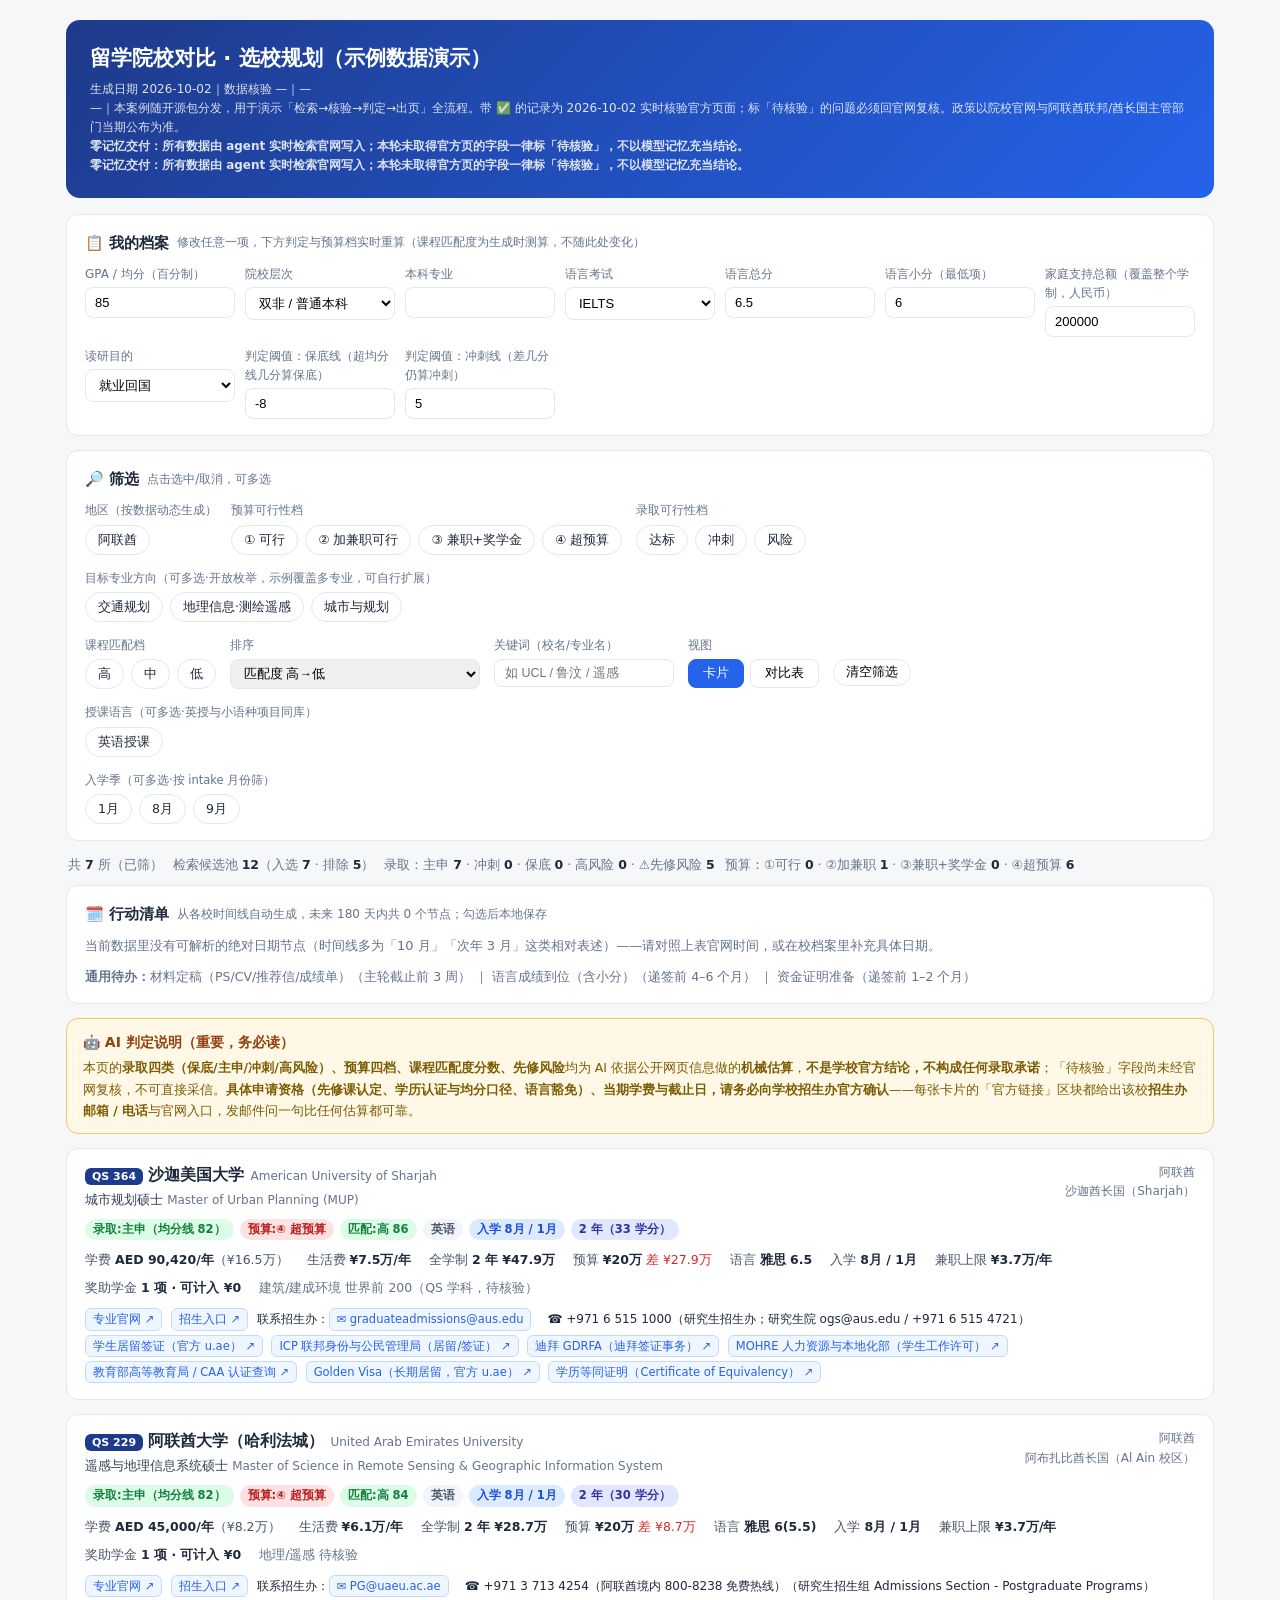
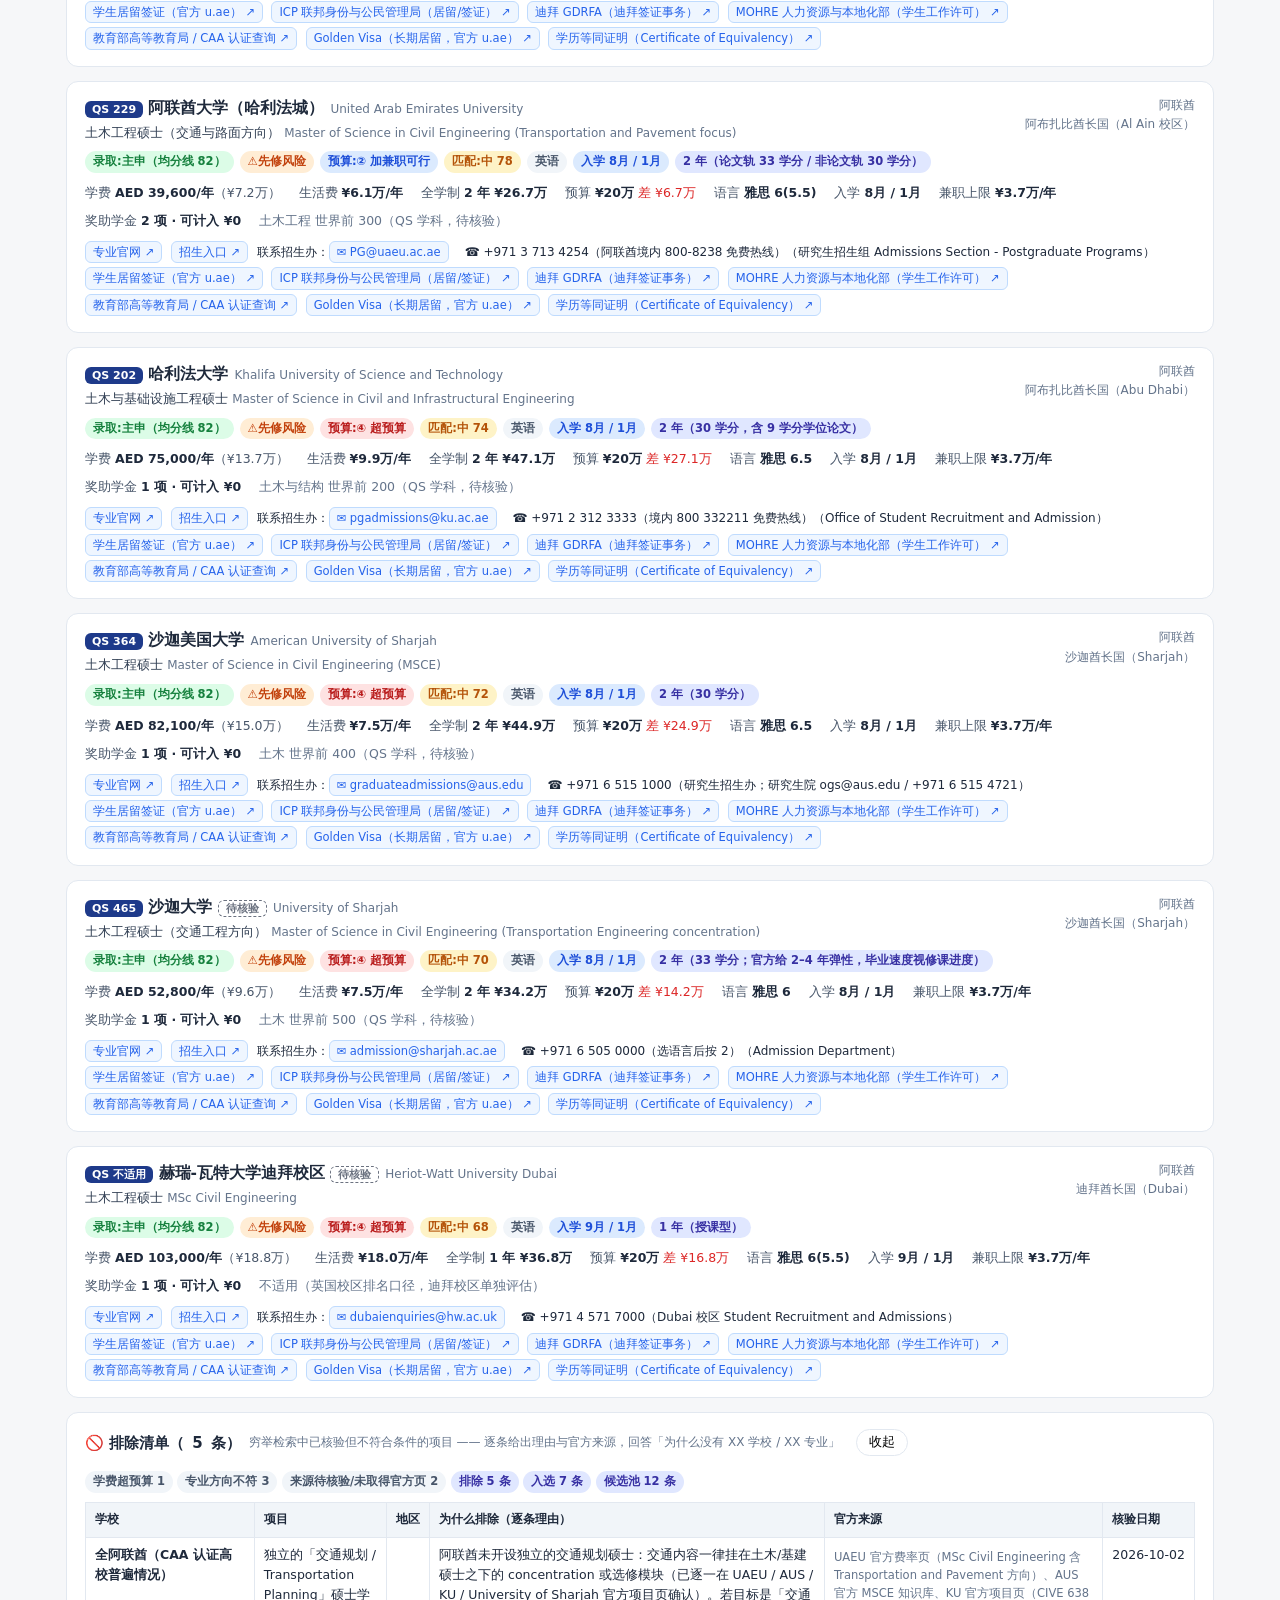
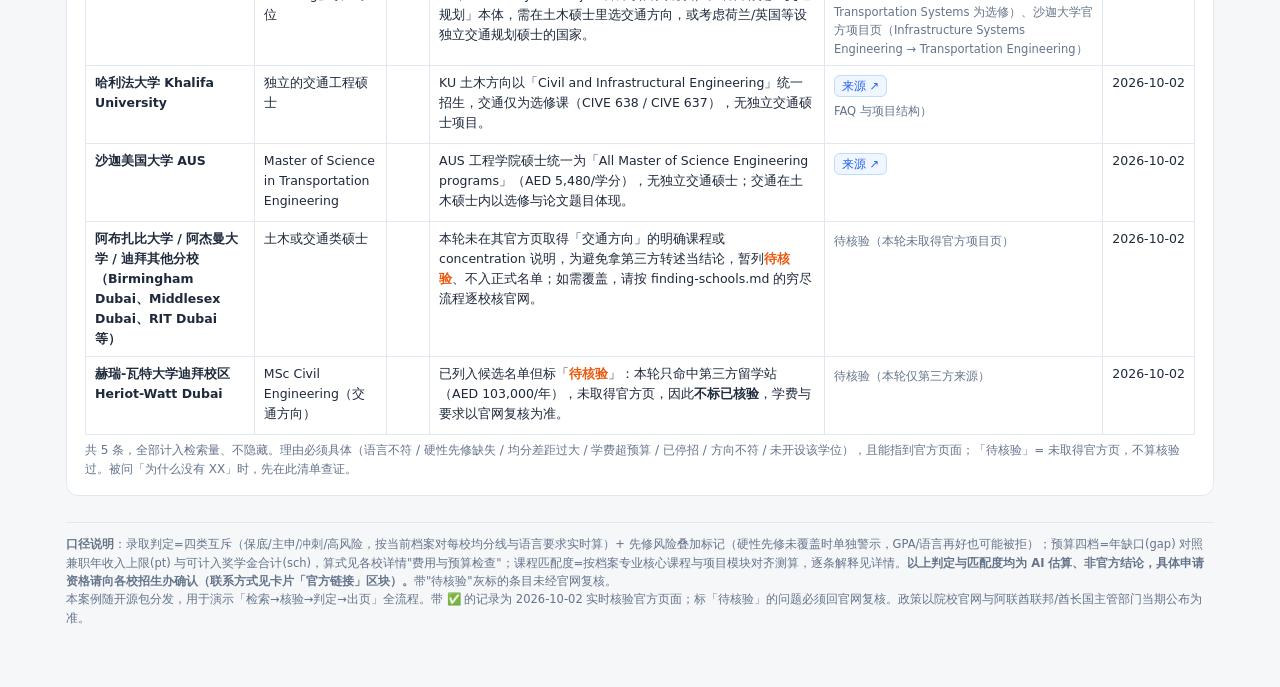
==== commit a2bb1367: "chore(privacy): v1.2.4 示例档案本科专业留空（不写替代值）+ 编辑器预览注入清理 - examples 案例：profile.major 改为空串、profile.name 去专" ====
--- a/examples/uae-transportation/demo.html
+++ b/examples/uae-transportation/demo.html
@@ -161,7 +161,7 @@
 </script>
 
 <!-- ② 数据载荷占位块（build.js 注入生成；与说明块相互独立） -->
-<script id="payload" type="application/json">{"meta":{"title":"参考案例：阿联酋 × 交通规划（含相邻方向）","generatedDate":"2026-10-02","today":"2026-10-02","planWindowDays":180,"thresholds":{"safeGap":-8,"mainHi":0.5,"reachGap":5,"reachLang":1},"currency":{"base":"AED","cny":1.826,"date":"2026-10-02","note":"1 AED ≈ 1.826 CNY（2026-10-02，多来源一致）；AED 与 USD 挂钩 3.6725"},"disclaimer":"本案例随开源包分发，用于演示「检索→核验→判定→出页」全流程。带 ✅ 的记录为 2026-10-02 实时核验官方页面；标「待核验」的问题必须回官网复核。政策以院校官网与阿联酋联邦/酋长国主管部门当期公布为准。","zeroMemoryPolicy":"零记忆交付：所有数据由 agent 实时检索官网写入；本轮未取得官方页的字段一律标「待核验」，不以模型记忆充当结论。","adminNote":"阿联酋为联邦制，7 个酋长国在生活成本、签证办理渠道（ICP 联邦 / GDRFA 迪拜）、学校定价上不同——招生要求以联邦教育部（CAA 认证）为准，签证与费用按酋长国核验。","dataGradeLegend":"✅ 已核验=关键字段有官方页支撑；⚠ 部分核验=部分字段有官方页、部分待核；待核验=未取得官方页（不可直接当结论）","contactDisclaimer":"每校招生办邮箱/电话已于 2026-10-03 逐校官网核验（见 contact.source）；具体申请资格请直接邮件官方确认。","creditConversion":{"hoursPerEcts":27,"note":"AI 估算口径：1 ECTS≈27 小时总学习量；官方换算以校方答复为准"}},"profile":{"name":"示例档案 · 城乡规划（五年制）","gpa":{"value":85,"scale":"百分制加权（示例值）","schoolTier":"tier2"},"major":"城乡规划（五年制）","language":{"test":"IELTS","overall":6.5,"min":6},"budget":{"cnyTotal":200000,"note":"家庭可支持的【整个学制总额】= 20 万（示例值；不是每年）"},"goal":"就业回国","credits":{"total":153.5,"hoursPerCredit":16,"note":"示例档案口径（五年制城乡规划 88 门 153.5 学分）"}},"data":[{"id":"uaeu-msce","field":"交通规划","school":"阿联酋大学（哈利法城）","schoolEn":"United Arab Emirates University","region":"阿联酋","program":"Master of Science in Civil Engineering (Transportation and Pavement focus)","programCn":"土木工程硕士（交通与路面方向）","department":"土木与环境工程系（College of Engineering）","duration":"2 年（论文轨 33 学分 / 非论文轨 30 学分）","intake":["8月","1月"],"qsRank":229,"subjectRank":"土木工程 世界前 300（QS 学科，待核验）","curriculum":["土木工程前沿（含交通与路面方向）：Advanced Traffic Engineering and Management、Theory and Design of Pavement Structures、Pavement Management Systems、Design of Transportation Systems、Digital Terrain Modeling、Operations Research for Engineers","结构/岩土/环境等方向课程亦在同一硕士下，可组合方向"],"tuition":{"amount":39600,"currency":"AED","cny":72310,"per":"年","note":"官方费率 AED 2,400/学分；论文轨 33 学分 → 全项目 AED 79,200（本行按 2 年摊 AED 39,600/年）"},"livingCost":{"amount":33600,"currency":"AED","cny":61354,"per":"年","note":"估算：Al Ain 校外合租约 AED 2,800/月（研究生无校内宿舍）→ AED 33,600/年；含食宿交通保险"},"entryReq":{"degree":"相关专业本科学位（土木/工程/规划类）","gpaTier":{"tier1":"80","tier2":"82","note":"官方门槛多为 CGPA 3.0/4.0；中国院校百分制折算口径各校不同，需以官方评估为准"},"language":{"ielts":{"overall":6,"min":5.5},"toefl":{"overall":80},"langClass":true},"gre":"GPA 不足时部分学校要求（AUS 官方列为条件项）","prereq":"需土木工程或相关工程本科；非土木背景需补修本科课程（修读期限会拉长）","prereqHard":true,"others":"需学历认证/等同证明（Certificate of Equivalency）","teachingLanguage":"英语","localLang":{"type":"无本地语言要求","detail":"阿联酋高校普遍全英语授课；阿拉伯语为官方语言但项目不要求","langSchool":false,"note":"英语授课项目入学与毕业均不要求阿拉伯语"},"creditReq":{"ectsRequired":null,"note":"官方页未明示学分总量门槛（美式学位体系，要求学士学位即可），换算与认定以招生办答复为准","checkedDate":"2026-10-03"},"workExp":{"required":false,"years":"","note":"申请要求页未列工作经验要求（2026-10-02 核验口径），应届可申；以招生办答复为准","checkedDate":"2026-10-02"}},"materials":["本科成绩单（需认证）","学位证 + 等同证明（Certificate of Equivalency）","雅思 6.0 / 托福 80","两封推荐信","CV","个人陈述","申请费 AED 200"],"admissionLogic":"以本科院校层次、GPA（CGPA 3.0/4.0 为硬线）、英语成绩与是否需补修本科课程综合评估；跨专业申请由系研究生委员会个案审核","timeline":[{"date":"1 月入学","event":"申请窗口（约前一年 8–11 月）"},{"date":"8 月入学（秋季）","event":"申请窗口（约当年 1–5 月）— 具体截止日未在官网抓到，须回官网确认"},{"date":"入学前","event":"学历等同证明（UAE 教育部）+ 学生签证由学校办理"}],"match":{"score":78,"tier":"中","explanations":[{"type":"核心","text":"《测量学》《工程制图》《城市规划原理》覆盖交通与基础设施规划的空间基础，与 Transportation and Pavement 方向的部分课程（Advanced Traffic Engineering、Pavement Management）有衔接"},{"type":"缺口","text":"本科非土木工程：官方要求补修本科土木课程（材料力学、结构、路面基础），可能延长 1 个学期"},{"type":"先修风险","text":"城乡规划本科申请土木硕士（即使方向为交通）在多数院校属跨专业，需逐案评估并补修，属真实风险点而非小瑕疵"},{"type":"加分","text":"GIS/遥感课程与交通建模（需求预测、路网分析）结合是加分项，且该系同时开设遥感与 GIS 硕士，可跨系选课（需确认）"}]},"visa":{"type":"学生居留签证（Student Residence Visa）","duration":"1 年一签，凭在读证明逐年续签","sponsor":"由录取的大学担保（ accredited university ）","policyYear":2026,"rule":"官方 u.ae：可由就读大学或 UAE 居民父母担保；需提交大学出具的注明学习期限的证明；入境后 60 天内完成居留手续","fundsNote":"联邦层面未统一公布金额；由担保大学按学费+居留费收取押金","fundsProof":{"amount":"未统一规定","currency":"AED","amountCny":null,"covers":"由担保大学按学费 + 居留费收取押金","form":"大学代收押金/在读证明","timing":"入学注册时","note":"联邦层面未统一公布金额；以录取大学通知为准（待核验）","verified":false}},"career":{"directions":["交通工程/交通规划","基建咨询","道路与轨道交通部门","政府交通局"],"employers":["RTA（迪拜道路和交通局）","联邦/酋长国公共工程部门"],"note":"交通与路面方向毕业生多进政府部门与基建咨询"},"salary":{"amount":"AED 240,000–360,000","cny":"约 44 万–66 万/年","note":"阿联酋薪资无个人所得税，到手即全额（来源：官方税务口径/行业薪酬报告，待核验）"},"workVisa":{"name":"毕业求职签证（Job Seeker Visa）","duration":"60 / 90 / 120 天（无担保人）","condition":"毕业后用于找工作；转工作签后由雇主担保。GPA 3.5+（A 类院校）或 3.8+（B 类）可申请 10 年 Golden Visa","policyYear":2026},"pr":{"years":"无常规永久居留制度","conditions":["阿联酋不发常规永居；长期身份靠 10 年 Golden Visa（可续）"],"policyYear":2026},"citizenship":{"years":"无常规入籍路径（需联邦特批，个案极少）","conditions":["阿联酋国籍原则上不通过留学/居住年限获得；极少数情况由联邦层面特批"],"policyYear":2026},"partTime":{"hours":"需 MOHRE 学生工作许可 + 校方 NOC；学期内时长上限各校不一（第三方口径 15 小时/周）","hourlyWage":"AED 20–30/时（估算，待核验）","incomeYearCnyMax":36520,"note":"阿联酋打工必须先取得工作许可，无许可打工违法；以毕业求职签证与 Golden Visa 为更现实的留境路径"},"scholarships":[{"name":"UAEU 校长研究生奖学金（Chancellor's Fellowship）","amount":"学费减免 + 津贴（STEM 与战略领域优先）","amountCnyMax":0,"countable":false,"effort":"入学后按学业表现与名额评定；不适用于 MBA/教育等部分项目。**属竞争型，不计入预算可行性**"},{"name":"研究/教学助理（RA/TA）","amount":"按小时或按月津贴","amountCnyMax":0,"countable":false,"effort":"入学后联系导师申请；时长与额度按院系预算"}],"verified":true,"verifiedDate":"2026-10-02","sources":["https://www.uaeu.ac.ae/en/dvcsae/student_account_office/program_and_housing_rates.shtml（官方研究生费率表：MSc Civil Engineering 论文轨 33 学分 / 非论文轨 30 学分，AED 2,400/学分，费率页注明有效期至 2025–2026 学年）","https://u.ae/en/information-and-services/visa-and-emirates-id/residence-visas/residence-visa-for-studying-in-the-uae（阿联酋政府官方门户：学生签证担保与要求）"],"adminDivision":"阿布扎比酋长国（Al Ain 校区）","adminRules":["**酋长国差异**：UAE 由 7 个酋长国组成，高校由联邦教育部（CAA）统一认证，但生活成本、房租差异显著（迪拜/阿布扎比高于 Al Ain、沙迦）","**学费口径**：公立大学（UAEU、KU）联邦费率统一公布；私立（AUS、沙迦大学）各自定价，同一国家不同校差异可达 2–3 倍","**校区所在地决定生活成本**：UAEU 主校区在 Al Ain，非迪拜/阿布扎比市区"],"graduationLang":{"req":"无本地语言要求（英语授课项目）","detail":"阿联酋高校普遍全英语授课，毕业不要求阿拉伯语","note":"★三个语言要求要分清：入学语言（雅思/托福）/ 毕业语言（本项目无）/ 永居入籍语言（UAE 无常规入籍路径）"},"countryProcess":["1) 选校 → 提交申请（多数学校 8 月秋季 / 1 月春季两轮入学）","2) 学历等同证明（Certificate of Equivalency）— 由 UAE 教育部出具，耗时较长，建议先办","3) 获录取 → 大学作为担保方申请入境许可（entry permit）","4) 入境后 60 天内完成：体检 + Emirates ID 生物信息 + 居留签证签发","5) 在读期间需保持有效保险与签证续签（1 年一签）","6) 毕业：可申请无担保人的求职签证（60/90/120 天）或转工作签；GPA 3.5+ 可申请 10 年 Golden Visa"],"schoolProcess":["1) 官网在线申请（apply.uaeu.ac.ae），缴 AED 200 申请费","2) 提交成绩单 + 学位证 + 等同证明 + 雅思/托福 + 两封推荐信 + CV + 个人陈述","3) 院系评估（跨专业会加列补修课程清单）","4) 获录取后由国际学生办公室（ISO）指导办理居留签证与体检","5) 注册选课：需与导师确认是否走论文轨（33 学分）或非论文轨（30 学分）"],"verifiedFields":["官方研究生费率表核实：MSc Civil Engineering 学分单价 AED 2,400、论文轨 33 学分、非论文轨 30 学分（费率有效期至 2025–2026 学年，2026–2027 学年费率待官网更新）","官方门户核实：学生居留签证由就读大学担保、需大学证明学习期限、1 年一签可续"],"fetchedAt":"2026-10-02","verificationScope":"本案例为参考示范：带 ✅ 的字段来自本轮实时核验的官方页面；标「待核验」的字段未取得官方页，不可直接当结论使用。","bachelorBenchmark":{"note":"对标本科（同校土木/相关专业本科）课程结构未取得官方页——待核验；取得后按 course-matching.md 第 4 步补覆盖率与缺口"}},{"id":"uaeu-rsgis","field":"地理信息·测绘遥感","school":"阿联酋大学（哈利法城）","schoolEn":"United Arab Emirates University","region":"阿联酋","program":"Master of Science in Remote Sensing & Geographic Information System","programCn":"遥感与地理信息系统硕士","department":"地理与地球科学系（College of Humanities & Social Sciences）","duration":"2 年（30 学分）","intake":["8月","1月"],"qsRank":229,"subjectRank":"地理/遥感 待核验","curriculum":["遥感与 GIS 主干：遥感数据处理与解译、GIS 空间分析、空间统计、地理数据库、专题制图；多数课程与地学/规划数据应用结合"],"tuition":{"amount":45000,"currency":"AED","cny":82170,"per":"年","note":"官方费率 AED 3,000/学分 × 30 学分 → 全项目 AED 90,000（本行按 2 年摊 AED 45,000/年）"},"livingCost":{"amount":33600,"currency":"AED","cny":61354,"per":"年","note":"估算：Al Ain 校外合租 AED 2,800/月 → AED 33,600/年"},"entryReq":{"degree":"相关专业本科学位（土木/工程/规划类）","gpaTier":{"tier1":"80","tier2":"82","note":"官方门槛多为 CGPA 3.0/4.0；中国院校百分制折算口径各校不同，需以官方评估为准"},"language":{"ielts":{"overall":6,"min":5.5},"toefl":{"overall":80},"langClass":true},"gre":"GPA 不足时部分学校要求（AUS 官方列为条件项）","prereq":"地理、测绘、环境、城规等相关本科；需具备 GIS/遥感基础","prereqHard":false,"others":"需学历认证/等同证明（Certificate of Equivalency）","teachingLanguage":"英语","localLang":{"type":"无本地语言要求","detail":"阿联酋高校普遍全英语授课；阿拉伯语为官方语言但项目不要求","langSchool":false,"note":"英语授课项目入学与毕业均不要求阿拉伯语"},"creditReq":{"ectsRequired":null,"note":"官方页未明示学分总量门槛（美式学位体系，要求学士学位即可），换算与认定以招生办答复为准","checkedDate":"2026-10-03"},"workExp":{"required":false,"years":"","note":"申请要求页未列工作经验要求（2026-10-02 核验口径），应届可申；以招生办答复为准","checkedDate":"2026-10-02"}},"materials":["本科成绩单（需认证）","学位证 + 等同证明","雅思 6.0 / 托福 80","两封推荐信","CV","个人陈述","申请费 AED 200"],"admissionLogic":"以 GPA（CGPA 3.0/4.0 硬线）+ 相关背景 + 英语成绩评估；该方向对测绘/GIS 基础看权重较高","timeline":[{"date":"8 月入学（秋季）","event":"主轮申请（截止日待官网确认）"},{"date":"1 月入学（春季）","event":"次轮申请"},{"date":"入学前","event":"学历等同证明 + 学生签证（学校办理）"}],"match":{"score":84,"tier":"高","explanations":[{"type":"核心","text":"《GIS 原理》《遥感导论》《空间分析》《测量学》直接覆盖该硕士主干：遥感数据处理、GIS 空间建模、空间统计"},{"type":"核心","text":"城乡规划本科的空间数据与规划应用经验，与「遥感+GIS 在城市与国土监测中的应用」高度契合"},{"type":"加分","text":"《城市规划原理》《区域规划》可用于做土地利用/城市扩张遥感的课题，是该系常见研究选题"},{"type":"缺口","text":"若该硕士偏编程/算法（Python、机器学习、影像处理），需补编程基础；建议申请前补齐 Python"}]},"visa":{"type":"学生居留签证","duration":"1 年一签，逐年续","sponsor":"就读大学","policyYear":2026,"rule":"官方 u.ae：大学担保；需大学出具注明学习期限的证明；入境 60 天内完成居留手续","fundsNote":"联邦未统一金额；由大学收取押金","fundsProof":{"amount":"未统一规定","currency":"AED","amountCny":null,"covers":"由担保大学按学费 + 居留费收取押金","form":"大学代收押金/在读证明","timing":"入学注册时","note":"联邦层面未统一公布金额；以录取大学通知为准（待核验）","verified":false}},"career":{"directions":["GIS/遥感工程师","测绘与空间数据部门","城市规划与国土部门","环境监测","能源与基建空间数据岗"],"employers":["联邦地理测绘机构","市政与国土管理部门"],"note":""},"salary":{"amount":"AED 200,000–320,000","cny":"约 37 万–58 万/年","note":"阿联酋薪资无个人所得税，到手即全额（来源：官方税务口径/行业薪酬报告，待核验）"},"workVisa":{"name":"毕业求职签证（Job Seeker Visa）","duration":"60 / 90 / 120 天（无担保人）","condition":"毕业后用于找工作；转工作签后由雇主担保。GPA 3.5+（A 类院校）或 3.8+（B 类）可申请 10 年 Golden Visa","policyYear":2026},"pr":{"years":"无常规永久居留制度","conditions":["阿联酋不发常规永居；长期身份靠 10 年 Golden Visa（可续）"],"policyYear":2026},"citizenship":{"years":"无常规入籍路径（需联邦特批，个案极少）","conditions":["阿联酋国籍原则上不通过留学/居住年限获得；极少数情况由联邦层面特批"],"policyYear":2026},"partTime":{"hours":"需 MOHRE 学生工作许可 + 校方 NOC；学期内时长上限各校不一（第三方口径 15 小时/周）","hourlyWage":"AED 20–30/时（估算，待核验）","incomeYearCnyMax":36520,"note":"阿联酋打工必须先取得工作许可，无许可打工违法；以毕业求职签证与 Golden Visa 为更现实的留境路径"},"scholarships":[{"name":"UAEU 校长研究生奖学金","amount":"学费减免 + 津贴","amountCnyMax":0,"countable":false,"effort":"学业表现评定，竞争型，不计入预算可行性"}],"verified":true,"verifiedDate":"2026-10-02","sources":["https://www.uaeu.ac.ae/en/dvcsae/student_account_office/program_and_housing_rates.shtml（官方费率表：MSc Remote Sensing & GIS 30 学分、AED 3,000/学分）","https://u.ae/en/information-and-services/visa-and-emirates-id/residence-visas/residence-visa-for-studying-in-the-uae"],"adminDivision":"阿布扎比酋长国（Al Ain 校区）","adminRules":["**酋长国差异**：UAE 由 7 个酋长国组成，高校由联邦教育部（CAA）统一认证，但生活成本、房租差异显著（迪拜/阿布扎比高于 Al Ain、沙迦）","**学费口径**：公立大学（UAEU、KU）联邦费率统一公布；私立（AUS、沙迦大学）各自定价，同一国家不同校差异可达 2–3 倍","**校区所在地决定生活成本**：UAEU 主校区在 Al Ain，非迪拜/阿布扎比市区"],"graduationLang":{"req":"无本地语言要求（英语授课项目）","detail":"阿联酋高校普遍全英语授课，毕业不要求阿拉伯语","note":"★三个语言要求要分清：入学语言（雅思/托福）/ 毕业语言（本项目无）/ 永居入籍语言（UAE 无常规入籍路径）"},"countryProcess":["1) 选校 → 提交申请（多数学校 8 月秋季 / 1 月春季两轮入学）","2) 学历等同证明（Certificate of Equivalency）— 由 UAE 教育部出具，耗时较长，建议先办","3) 获录取 → 大学作为担保方申请入境许可（entry permit）","4) 入境后 60 天内完成：体检 + Emirates ID 生物信息 + 居留签证签发","5) 在读期间需保持有效保险与签证续签（1 年一签）","6) 毕业：可申请无担保人的求职签证（60/90/120 天）或转工作签；GPA 3.5+ 可申请 10 年 Golden Visa"],"schoolProcess":["1) 官网在线申请（apply.uaeu.ac.ae），缴 AED 200 申请费","2) 提交成绩单 + 学位证 + 等同证明 + 雅思/托福 + 两封推荐信 + CV + 个人陈述","3) 院系评估（跨专业会加列补修课程清单）","4) 获录取后由国际学生办公室（ISO）指导办理居留签证与体检","5) 注册选课：需与导师确认是否走论文轨（33 学分）或非论文轨（30 学分）"],"verifiedFields":["官方费率表核实：该硕士 30 学分、AED 3,000/学分 → 全项目 AED 90,000"],"fetchedAt":"2026-10-02","verificationScope":"本案例为参考示范：带 ✅ 的字段来自本轮实时核验的官方页面；标「待核验」的字段未取得官方页，不可直接当结论使用。","bachelorBenchmark":{"note":"对标本科（同校土木/相关专业本科）课程结构未取得官方页——待核验；取得后按 course-matching.md 第 4 步补覆盖率与缺口"}},{"id":"aus-msce","field":"交通规划","school":"沙迦美国大学","schoolEn":"American University of Sharjah","region":"阿联酋","program":"Master of Science in Civil Engineering (MSCE)","programCn":"土木工程硕士","department":"土木工程系（College of Engineering）","duration":"2 年（30 学分）","intake":["8月","1月"],"qsRank":364,"subjectRank":"土木 世界前 400（QS 学科，待核验）","curriculum":["土木工程核心与选修（含交通、结构、岩土、施工管理方向）；交通内容以选修课与论文题目形式出现，无独立「交通规划」学位"],"tuition":{"amount":82100,"currency":"AED","cny":149915,"per":"年","note":"官方学费页（2026–2027）：工程学院所有理学硕士 AED 5,480/学分 × 30 学分 = 全项目 AED 164,400（本行按 2 年摊 AED 82,200/年）"},"livingCost":{"amount":40800,"currency":"AED","cny":74501,"per":"年","note":"估算：沙迦合租 AED 3,400/月（另：官方学生宿舍 AED 7,000–15,000/学期）→ 校外口径 AED 40,800/年"},"entryReq":{"degree":"相关专业本科学位（土木/工程/规划类）","gpaTier":{"tier1":"80","tier2":"82","note":"官方门槛多为 CGPA 3.0/4.0；中国院校百分制折算口径各校不同，需以官方评估为准"},"language":{"ielts":{"overall":6.5,"min":null},"toefl":{"overall":80},"langClass":false},"gre":"GPA 不足时部分学校要求（AUS 官方列为条件项）","prereq":"需土木工程本科；工程类或量化科学相关背景可个案考虑；四年制本科学位 + 需 UAE 教育部学历等同证明","prereqHard":true,"others":"需学历认证/等同证明（Certificate of Equivalency）","teachingLanguage":"英语","localLang":{"type":"无本地语言要求","detail":"阿联酋高校普遍全英语授课；阿拉伯语为官方语言但项目不要求","langSchool":false,"note":"英语授课项目入学与毕业均不要求阿拉伯语"},"creditReq":{"ectsRequired":null,"note":"官方页未明示学分总量门槛（美式学位体系，要求学士学位即可），换算与认定以招生办答复为准","checkedDate":"2026-10-03"},"workExp":{"required":false,"years":"","note":"申请要求页未列工作经验要求（2026-10-02 核验口径），应届可申；以招生办答复为准","checkedDate":"2026-10-02"}},"materials":["在线申请（apply.aus.edu）","官方成绩单 + 毕业证（需认证）","雅思 6.5 / 托福 iBT 80 / EmSAT 英语 1550","CV","两封推荐信","护照扫描","UAE 身份证（在阿联酋者）","申请费 AED 450 + 5% VAT","学历等同证明（境外学位必须）"],"admissionLogic":"以 CGPA 3.0/4.0（或同等）+ 相关专业本科 + 英语成绩为主；交通方向通过选修模块与论文题目体现，非独立方向","timeline":[{"date":"8 月入学（秋季）","event":"主入学季（申请截止日以官网 deadlines 页为准）"},{"date":"1 月入学（春季）","event":"次入学季；第三方显示春季截止约 12 月下旬（**待官网核验**）"},{"date":"入学前 2–3 个月","event":"办理学历等同证明 + 学生签证"}],"match":{"score":72,"tier":"中","explanations":[{"type":"缺口","text":"官方明确要求「BSc in Civil Engineering」；城乡规划本科属「closely related」以外，需个案审核（case-by-case），通过与否取决于院系"},{"type":"核心","text":"《城市规划原理》《测量学》《工程基础》与 MSCE 的交通/基建方向有部分衔接"},{"type":"先修风险","text":"跨专业申请 + 官方要求「四年制本科」双重把关；另需 UAE 教育部学历等同证明（Certificate of Equivalency），材料周期长"},{"type":"加分","text":"美制学位、英语授课环境，若后续考虑北美方向有衔接优势"}]},"visa":{"type":"学生居留签证","duration":"1 年一签","sponsor":"就读大学","policyYear":2026,"rule":"官方 u.ae 口径同全国；AUS 由招生与注册办公室协助办理","fundsNote":"联邦未统一金额；学校收押金","fundsProof":{"amount":"未统一规定","currency":"AED","amountCny":null,"covers":"由担保大学按学费 + 居留费收取押金","form":"大学代收押金/在读证明","timing":"入学注册时","note":"联邦层面未统一公布金额；以录取大学通知为准（待核验）","verified":false}},"career":{"directions":["结构/交通/基建工程师","咨询公司","政府基建部门"],"employers":["AECOM","Parsons","Jacobs（在 GCC 均有招聘）"],"note":"AUS 工程学院在 GCC 雇主网络强"},"salary":{"amount":"AED 220,000–350,000","cny":"约 40 万–64 万/年","note":"阿联酋薪资无个人所得税，到手即全额（来源：官方税务口径/行业薪酬报告，待核验）"},"workVisa":{"name":"毕业求职签证（Job Seeker Visa）","duration":"60 / 90 / 120 天（无担保人）","condition":"毕业后用于找工作；转工作签后由雇主担保。GPA 3.5+（A 类院校）或 3.8+（B 类）可申请 10 年 Golden Visa","policyYear":2026},"pr":{"years":"无常规永久居留制度","conditions":["阿联酋不发常规永居；长期身份靠 10 年 Golden Visa（可续）"],"policyYear":2026},"citizenship":{"years":"无常规入籍路径（需联邦特批，个案极少）","conditions":["阿联酋国籍原则上不通过留学/居住年限获得；极少数情况由联邦层面特批"],"policyYear":2026},"partTime":{"hours":"需 MOHRE 学生工作许可 + 校方 NOC；学期内时长上限各校不一（第三方口径 15 小时/周）","hourlyWage":"AED 20–30/时（估算，待核验）","incomeYearCnyMax":36520,"note":"阿联酋打工必须先取得工作许可，无许可打工违法；以毕业求职签证与 Golden Visa 为更现实的留境路径"},"scholarships":[{"name":"AUS 研究生助教/助研（Graduate Assistantship）","amount":"学费减免最多 9 学分 和/或 每学期最多 AED 20,000 津贴（第三方转述官方口径，**待核验**）","amountCnyMax":0,"countable":false,"effort":"每年随录取周期评定；需单独申请并附推荐信。官方页面存在（aus.edu/graduate-assistantships-and-employment），金额待官网核实"}],"verified":true,"verifiedDate":"2026-10-02","sources":["https://www.aus.edu/admissions/masters-degrees/graduate-tuition-and-fees（官方学费页 2026–2027：所有 MSc Engineering AED 5,480/学分、30 学分、全项目 AED 164,400；另列宿舍 AED 7,000–15,000/学期）","https://infodesk.aus.edu/（AUS 官方知识库 MSCE 条目：托福 80 / 雅思 6.5、申请材料、学历等同证明要求）","https://u.ae/en/information-and-services/visa-and-emirates-id/residence-visas/residence-visa-for-studying-in-the-uae"],"adminDivision":"沙迦酋长国（Sharjah）","adminRules":["**酋长国差异**：沙迦为私立高校密集区，学费由学校自定；生活成本低于迪拜/阿布扎比约 20–30%","**认证口径**：AUS 同时持有 UAE CAA 认证与美国 MSCHE 认证，属少数双认证院校","**学历等同**：境外学位申请者必须办 UAE 教育部等同证明（联邦层面要求，与学校无关）"],"graduationLang":{"req":"无本地语言要求（英语授课项目）","detail":"阿联酋高校普遍全英语授课，毕业不要求阿拉伯语","note":"★三个语言要求要分清：入学语言（雅思/托福）/ 毕业语言（本项目无）/ 永居入籍语言（UAE 无常规入籍路径）"},"countryProcess":["1) 选校 → 提交申请（多数学校 8 月秋季 / 1 月春季两轮入学）","2) 学历等同证明（Certificate of Equivalency）— 由 UAE 教育部出具，耗时较长，建议先办","3) 获录取 → 大学作为担保方申请入境许可（entry permit）","4) 入境后 60 天内完成：体检 + Emirates ID 生物信息 + 居留签证签发","5) 在读期间需保持有效保险与签证续签（1 年一签）","6) 毕业：可申请无担保人的求职签证（60/90/120 天）或转工作签；GPA 3.5+ 可申请 10 年 Golden Visa"],"schoolProcess":["1) apply.aus.edu 在线申请，缴 AED 450 + 5% VAT 申请费","2) 上传成绩单、毕业证、语言成绩、CV、两封推荐信、护照扫描","3) 境外学位需先办 UAE 教育部学历等同证明（Certificate of Equivalency / QRR）","4) 院系评审 → 发放录取","5) 可同时申请助教/助研（Graduate Assistantship）","6) 录取后由学校协助办理学生居留签证"],"verifiedFields":["官方学费页核实：AED 5,480/学分、30 学分、全项目 AED 164,400（2026–2027 学年）","官方知识库核实：雅思 6.5 / 托福 iBT 80、申请材料清单、需 Certificate of Equivalency"],"fetchedAt":"2026-10-02","verificationScope":"本案例为参考示范：带 ✅ 的字段来自本轮实时核验的官方页面；标「待核验」的字段未取得官方页，不可直接当结论使用。","bachelorBenchmark":{"note":"对标本科（同校土木/相关专业本科）课程结构未取得官方页——待核验；取得后按 course-matching.md 第 4 步补覆盖率与缺口"}},{"id":"aus-mup","field":"城市与规划","school":"沙迦美国大学","schoolEn":"American University of Sharjah","region":"阿联酋","program":"Master of Urban Planning (MUP)","programCn":"城市规划硕士","department":"建筑、艺术与设计学院","duration":"2 年（33 学分）","intake":["8月","1月"],"qsRank":364,"subjectRank":"建筑/建成环境 世界前 200（QS 学科，待核验）","curriculum":["规划理论、规划方法与 GIS、城市设计与形态、社区与经济发展、规划法与制度、毕业设计（studio/论文）"],"tuition":{"amount":90420,"currency":"AED","cny":165107,"per":"年","note":"官方学费页（2026–2027）：建筑艺术设计学院 AED 5,480/学分 × 33 学分 = 全项目 AED 180,840（本行按 2 年摊 AED 90,420/年）"},"livingCost":{"amount":40800,"currency":"AED","cny":74501,"per":"年","note":"估算：沙迦合租 AED 3,400/月 → AED 40,800/年（官方宿舍 AED 7,000–15,000/学期）"},"entryReq":{"degree":"相关专业本科学位（土木/工程/规划类）","gpaTier":{"tier1":"80","tier2":"82","note":"官方门槛多为 CGPA 3.0/4.0；中国院校百分制折算口径各校不同，需以官方评估为准"},"language":{"ielts":{"overall":6.5,"min":null},"toefl":{"overall":80},"langClass":false},"gre":"GPA 不足时部分学校要求（AUS 官方列为条件项）","prereq":"建筑/规划/城市设计/地理/社科等相关本科；需作品集或写作样本（以官网为准）","prereqHard":false,"others":"需学历认证/等同证明（Certificate of Equivalency）","teachingLanguage":"英语","localLang":{"type":"无本地语言要求","detail":"阿联酋高校普遍全英语授课；阿拉伯语为官方语言但项目不要求","langSchool":false,"note":"英语授课项目入学与毕业均不要求阿拉伯语"},"creditReq":{"ectsRequired":null,"note":"官方页未明示学分总量门槛（美式学位体系，要求学士学位即可），换算与认定以招生办答复为准","checkedDate":"2026-10-03"},"workExp":{"required":false,"years":"","note":"申请要求页未列工作经验要求（2026-10-02 核验口径），应届可申；以招生办答复为准","checkedDate":"2026-10-02"}},"materials":["在线申请（apply.aus.edu）","成绩单 + 毕业证（需认证）","雅思 6.5 / 托福 80","CV","两封推荐信","作品集/写作样本（按官网要求）","学历等同证明","申请费 AED 450 + 5% VAT"],"admissionLogic":"以专业对口的规划/建筑背景 + GPA + 英语为主；MUP 通常看重作品集与规划相关经历","timeline":[{"date":"8 月入学（秋季）","event":"主入学季"},{"date":"1 月入学（春季）","event":"次入学季（截止日待官网）"},{"date":"入学前","event":"学历等同证明 + 学生签证"}],"match":{"score":86,"tier":"高","explanations":[{"type":"核心","text":"城乡规划五年制本科与 MUP 主线（规划理论、规划法、GIS 与规划分析、城市设计、社区规划）几乎逐门对应"},{"type":"核心","text":"《城市总体规划》《控制性详细规划》《城市设计》《GIS 应用》构成 MUP 申请的强匹配"},{"type":"加分","text":"规划本科 + GIS 技能在「空间分析与规划决策」课程中是显著优势"},{"type":"缺口","text":"若 MUP 偏北美规划体系（zoning、规划法、公众参与），需适应制度差异；英语写作量较大"}]},"visa":{"type":"学生居留签证","duration":"1 年一签","sponsor":"就读大学","policyYear":2026,"rule":"官方 u.ae 口径同全国","fundsNote":"联邦未统一金额；学校收押金","fundsProof":{"amount":"未统一规定","currency":"AED","amountCny":null,"covers":"由担保大学按学费 + 居留费收取押金","form":"大学代收押金/在读证明","timing":"入学注册时","note":"联邦层面未统一公布金额；以录取大学通知为准（待核验）","verified":false}},"career":{"directions":["规划咨询","政府规划部门","房地产与城市开发","基础设施与交通规划协同岗"],"employers":["AUS Master of Urban Planning 校方就业数据（详见官网）"],"note":""},"salary":{"amount":"AED 200,000–320,000","cny":"约 37 万–58 万/年","note":"阿联酋薪资无个人所得税，到手即全额（来源：官方税务口径/行业薪酬报告，待核验）"},"workVisa":{"name":"毕业求职签证（Job Seeker Visa）","duration":"60 / 90 / 120 天（无担保人）","condition":"毕业后用于找工作；转工作签后由雇主担保。GPA 3.5+（A 类院校）或 3.8+（B 类）可申请 10 年 Golden Visa","policyYear":2026},"pr":{"years":"无常规永久居留制度","conditions":["阿联酋不发常规永居；长期身份靠 10 年 Golden Visa（可续）"],"policyYear":2026},"citizenship":{"years":"无常规入籍路径（需联邦特批，个案极少）","conditions":["阿联酋国籍原则上不通过留学/居住年限获得；极少数情况由联邦层面特批"],"policyYear":2026},"partTime":{"hours":"需 MOHRE 学生工作许可 + 校方 NOC；学期内时长上限各校不一（第三方口径 15 小时/周）","hourlyWage":"AED 20–30/时（估算，待核验）","incomeYearCnyMax":36520,"note":"阿联酋打工必须先取得工作许可，无许可打工违法；以毕业求职签证与 Golden Visa 为更现实的留境路径"},"scholarships":[{"name":"AUS 研究生助教/助研","amount":"学费减免最多 9 学分 和/或 津贴（待核验）","amountCnyMax":0,"countable":false,"effort":"随录取周期评定"}],"verified":true,"verifiedDate":"2026-10-02","sources":["https://www.aus.edu/admissions/masters-degrees/graduate-tuition-and-fees（官方：MUP AED 5,480/学分、33 学分、全项目 AED 180,840）","https://infodesk.aus.edu/（官方知识库：研究生申请材料与语言要求）","https://u.ae/en/information-and-services/visa-and-emirates-id/residence-visas/residence-visa-for-studying-in-the-uae"],"adminDivision":"沙迦酋长国（Sharjah）","adminRules":["**酋长国差异**：沙迦为私立高校密集区，学费由学校自定；生活成本低于迪拜/阿布扎比约 20–30%","**认证口径**：AUS 同时持有 UAE CAA 认证与美国 MSCHE 认证，属少数双认证院校","**学历等同**：境外学位申请者必须办 UAE 教育部等同证明（联邦层面要求，与学校无关）"],"graduationLang":{"req":"无本地语言要求（英语授课项目）","detail":"阿联酋高校普遍全英语授课，毕业不要求阿拉伯语","note":"★三个语言要求要分清：入学语言（雅思/托福）/ 毕业语言（本项目无）/ 永居入籍语言（UAE 无常规入籍路径）"},"countryProcess":["1) 选校 → 提交申请（多数学校 8 月秋季 / 1 月春季两轮入学）","2) 学历等同证明（Certificate of Equivalency）— 由 UAE 教育部出具，耗时较长，建议先办","3) 获录取 → 大学作为担保方申请入境许可（entry permit）","4) 入境后 60 天内完成：体检 + Emirates ID 生物信息 + 居留签证签发","5) 在读期间需保持有效保险与签证续签（1 年一签）","6) 毕业：可申请无担保人的求职签证（60/90/120 天）或转工作签；GPA 3.5+ 可申请 10 年 Golden Visa"],"schoolProcess":["1) apply.aus.edu 在线申请，缴 AED 450 + 5% VAT 申请费","2) 上传成绩单、毕业证、语言成绩、CV、两封推荐信、护照扫描","3) 境外学位需先办 UAE 教育部学历等同证明（Certificate of Equivalency / QRR）","4) 院系评审 → 发放录取","5) 可同时申请助教/助研（Graduate Assistantship）","6) 录取后由学校协助办理学生居留签证"],"verifiedFields":["官方学费页核实：MUP 33 学分 × AED 5,480 = 全项目 AED 180,840（2026–2027）"],"fetchedAt":"2026-10-02","verificationScope":"本案例为参考示范：带 ✅ 的字段来自本轮实时核验的官方页面；标「待核验」的字段未取得官方页，不可直接当结论使用。","bachelorBenchmark":{"note":"对标本科（同校土木/相关专业本科）课程结构未取得官方页——待核验；取得后按 course-matching.md 第 4 步补覆盖率与缺口"}},{"id":"ku-mscie","field":"交通规划","school":"哈利法大学","schoolEn":"Khalifa University of Science and Technology","region":"阿联酋","program":"Master of Science in Civil and Infrastructural Engineering","programCn":"土木与基础设施工程硕士","department":"土木与基础设施工程系","duration":"2 年（30 学分，含 9 学分学位论文）","intake":["8月","1月"],"qsRank":202,"subjectRank":"土木与结构 世界前 200（QS 学科，待核验）","curriculum":["结构动力学、高层建筑设计、施工造价估算（核心）；选修含 Transportation Systems、Pavement Monitoring、Soil Structure Interaction、Coastal Engineering；9 学分论文"],"tuition":{"amount":75000,"currency":"AED","cny":136950,"per":"年","note":"官方 FAQ：硕士项目 AED 5,000/学分 × 30 学分 = 全项目 AED 150,000（本行按 2 年摊 AED 75,000/年）"},"livingCost":{"amount":54000,"currency":"AED","cny":98604,"per":"年","note":"估算：阿布扎比合租 AED 4,500/月 → AED 54,000/年"},"entryReq":{"degree":"相关专业本科学位（土木/工程/规划类）","gpaTier":{"tier1":"80","tier2":"82","note":"官方门槛多为 CGPA 3.0/4.0；中国院校百分制折算口径各校不同，需以官方评估为准"},"language":{"ielts":{"overall":6.5,"min":null},"toefl":{"overall":80},"langClass":false},"gre":"GPA 不足时部分学校要求（AUS 官方列为条件项）","prereq":"需相关本科（土木/基础设施）；CGPA 3.0/4.0 为硬线；需两封推荐信 + 500–1000 字个人陈述 + 面试","prereqHard":true,"others":"需学历认证/等同证明（Certificate of Equivalency）","teachingLanguage":"英语","localLang":{"type":"无本地语言要求","detail":"阿联酋高校普遍全英语授课；阿拉伯语为官方语言但项目不要求","langSchool":false,"note":"英语授课项目入学与毕业均不要求阿拉伯语"},"creditReq":{"ectsRequired":null,"note":"官方页未明示学分总量门槛（美式学位体系，要求学士学位即可），换算与认定以招生办答复为准","checkedDate":"2026-10-03"},"workExp":{"required":false,"years":"","note":"申请要求页未列工作经验要求（2026-10-02 核验口径），应届可申；以招生办答复为准","checkedDate":"2026-10-02"}},"materials":["在线申请（ku.ac.ae）","成绩单","两封推荐信","个人陈述（500–1000 字）","雅思 6.5 / 托福 iBT 91（2 年内有效）","面试","CV"],"admissionLogic":"CGPA 3.0/4.0 + 英语 + 推荐信 + SOP + 面试综合评估；官方注明「达到最低要求不保证录取，竞争激烈」","timeline":[{"date":"8 月入学（秋季）","event":"主入学季（部分专业设 1 月春季）"},{"date":"入学前","event":"面试 + 学历等同（境外学位）"},{"date":"入学后","event":"按学业表现评定学费奖学金（无需额外申请）"}],"match":{"score":74,"tier":"中","explanations":[{"type":"核心","text":"该硕士选修含 CIVE 638 Transportation Systems、CIVE 637 Pavement Monitoring & Rehabilitation，是阿联酋少数把交通课明确列进课表的项目"},{"type":"缺口","text":"研究型硕士（9 学分论文）为主，土木核心课（张量代数、结构动力学、高层设计）对规划背景偏难"},{"type":"先修风险","text":"官方要求相关本科 + 面试；城乡规划背景需在面试中说明量化/工程基础，属跨专业高门槛项目"},{"type":"加分","text":"KU 为研究型理工强校，若目标是读博或做交通模型研究，论文轨价值高"}]},"visa":{"type":"学生居留签证","duration":"1 年一签","sponsor":"就读大学","policyYear":2026,"rule":"官方 u.ae 口径同全国","fundsNote":"联邦未统一金额；学校收押金","fundsProof":{"amount":"未统一规定","currency":"AED","amountCny":null,"covers":"由担保大学按学费 + 居留费收取押金","form":"大学代收押金/在读证明","timing":"入学注册时","note":"联邦层面未统一公布金额；以录取大学通知为准（待核验）","verified":false}},"career":{"directions":["结构/交通/基建工程师","研究机构","政府基建与交通部门"],"employers":["ADNOC 等阿布扎比国企与政府基建部门"],"note":"论文轨毕业生多继续读博；KU 研究型定位"},"salary":{"amount":"AED 250,000–400,000","cny":"约 46 万–73 万/年","note":"阿联酋薪资无个人所得税，到手即全额（来源：官方税务口径/行业薪酬报告，待核验）"},"workVisa":{"name":"毕业求职签证（Job Seeker Visa）","duration":"60 / 90 / 120 天（无担保人）","condition":"毕业后用于找工作；转工作签后由雇主担保。GPA 3.5+（A 类院校）或 3.8+（B 类）可申请 10 年 Golden Visa","policyYear":2026},"pr":{"years":"无常规永久居留制度","conditions":["阿联酋不发常规永居；长期身份靠 10 年 Golden Visa（可续）"],"policyYear":2026},"citizenship":{"years":"无常规入籍路径（需联邦特批，个案极少）","conditions":["阿联酋国籍原则上不通过留学/居住年限获得；极少数情况由联邦层面特批"],"policyYear":2026},"partTime":{"hours":"需 MOHRE 学生工作许可 + 校方 NOC；学期内时长上限各校不一（第三方口径 15 小时/周）","hourlyWage":"AED 20–30/时（估算，待核验）","incomeYearCnyMax":36520,"note":"阿联酋打工必须先取得工作许可，无许可打工违法；以毕业求职签证与 Golden Visa 为更现实的留境路径"},"scholarships":[{"name":"KU 硕士学费奖学金（分级）","amount":"按学业表现分级减免（官方：无需额外申请，录取流程结束时确认）","amountCnyMax":0,"countable":false,"effort":"竞争型，未公布确定性额度，不计入预算可行性"}],"verified":true,"verifiedDate":"2026-10-02","sources":["https://www.ku.ac.ae/?p=4673/（官方 FAQ：硕士 AED 5,000/学分、雅思 6.5 / 托福 iBT 91、GRE 仅直博需要、每年只能申请一个项目）","https://u.ae/en/information-and-services/visa-and-emirates-id/residence-visas/residence-visa-for-studying-in-the-uae"],"adminDivision":"阿布扎比酋长国（Abu Dhabi）","adminRules":["**酋长国差异**：阿布扎比生活成本与迪拜同档，高于 Al Ain / 沙迦；阿布扎比有独立的经济发展局（ADDED）与教育监管口径","**研究型定位**：KU 为研究型高校，硕士以论文为主；与企业/政府科研项目结合度高","**奖学金**：KU 官方对硕士设分级学费减免，博士多为全奖（与本例无关但常被混淆）"],"graduationLang":{"req":"无本地语言要求（英语授课项目）","detail":"阿联酋高校普遍全英语授课，毕业不要求阿拉伯语","note":"★三个语言要求要分清：入学语言（雅思/托福）/ 毕业语言（本项目无）/ 永居入籍语言（UAE 无常规入籍路径）"},"countryProcess":["1) 选校 → 提交申请（多数学校 8 月秋季 / 1 月春季两轮入学）","2) 学历等同证明（Certificate of Equivalency）— 由 UAE 教育部出具，耗时较长，建议先办","3) 获录取 → 大学作为担保方申请入境许可（entry permit）","4) 入境后 60 天内完成：体检 + Emirates ID 生物信息 + 居留签证签发","5) 在读期间需保持有效保险与签证续签（1 年一签）","6) 毕业：可申请无担保人的求职签证（60/90/120 天）或转工作签；GPA 3.5+ 可申请 10 年 Golden Visa"],"schoolProcess":["1) ku.ac.ae 在线申请（每学期只能申请一个项目）","2) 提交成绩单、两封推荐信、500–1000 字个人陈述、语言成绩（2 年内）","3) 院系评审 + 面试（面试是官方列明的环节）","4) 录取后可申请分级学费奖学金（无需额外申请）","5) 境外学位需办 UAE 教育部学历等同；学校协助办学生签证"],"verifiedFields":["官方 FAQ 核实：硕士学费 AED 5,000/学分；英语 IELTS 6.5 / TOEFL iBT 91（2 年内）；GRE 只对 Direct PhD 强制"],"fetchedAt":"2026-10-02","verificationScope":"本案例为参考示范：带 ✅ 的字段来自本轮实时核验的官方页面；标「待核验」的字段未取得官方页，不可直接当结论使用。","bachelorBenchmark":{"note":"对标本科（同校土木/相关专业本科）课程结构未取得官方页——待核验；取得后按 course-matching.md 第 4 步补覆盖率与缺口"}},{"id":"uos-msce","field":"交通规划","school":"沙迦大学","schoolEn":"University of Sharjah","region":"阿联酋","program":"Master of Science in Civil Engineering (Transportation Engineering concentration)","programCn":"土木工程硕士（交通工程方向）","department":"土木与环境工程系（College of Engineering）","duration":"2 年（33 学分；官方给 2–4 年弹性，毕业速度视修课进度）","intake":["8月","1月"],"qsRank":465,"subjectRank":"土木 世界前 500（QS 学科，待核验）","curriculum":["结构/交通方向课（Urban Transportation Planning、Pavement 相关）、水与环境、岩土；方向认定需 2 门方向课 + 方向论文"],"tuition":{"amount":52800,"currency":"AED","cny":96413,"per":"年","note":"官方费率表为 PDF；第三方转述硕士 AED 3,200/学分 × 33 学分 = 全项目 AED 105,600（本行按 2 年摊 AED 52,800/年）——**单价待官网 PDF 复核**"},"livingCost":{"amount":40800,"currency":"AED","cny":74501,"per":"年","note":"估算：沙迦合租 AED 3,400/月 → AED 40,800/年"},"entryReq":{"degree":"相关专业本科学位（土木/工程/规划类）","gpaTier":{"tier1":"80","tier2":"82","note":"官方门槛多为 CGPA 3.0/4.0；中国院校百分制折算口径各校不同，需以官方评估为准"},"language":{"ielts":{"overall":6,"min":null},"toefl":{"overall":80},"langClass":true},"gre":"GPA 不足时部分学校要求（AUS 官方列为条件项）","prereq":"需土木/相关工程本科；CGPA 3.0 为常规线，2.50–2.99 可条件录取（首学期 6–9 学分需均分 B），否则退学；其他专业背景需补修本科课程","prereqHard":true,"others":"需学历认证/等同证明（Certificate of Equivalency）","teachingLanguage":"英语","localLang":{"type":"无本地语言要求","detail":"阿联酋高校普遍全英语授课；阿拉伯语为官方语言但项目不要求","langSchool":false,"note":"英语授课项目入学与毕业均不要求阿拉伯语"},"creditReq":{"ectsRequired":null,"note":"官方页未明示学分总量门槛（美式学位体系，要求学士学位即可），换算与认定以招生办答复为准","checkedDate":"2026-10-03"},"workExp":{"required":null,"years":"","note":"待核验：该条目未经实时核验，工作经验要求须回官网确认后更新","checkedDate":null}},"materials":["在线申请 + 缴 AED 500 申请费","成绩单 + 毕业证（认证）","雅思 6.0 / 托福 550（ITP）","推荐信","部分情况需补修课程"],"admissionLogic":"CGPA 3.0/4.0（2.50–2.99 条件录取）；专业相关性审核较严，非土木背景需补修","timeline":[{"date":"8 月入学（Fall）","event":"主入学季；2026 秋季研究生申请曾延长至 7 月 1 日（2027 轮次未公布）"},{"date":"1 月入学（Spring）","event":"次入学季（部分项目）"},{"date":"入学前","event":"学历认证 + 学生签证"}],"match":{"score":70,"tier":"中","explanations":[{"type":"核心","text":"明确设有 Infrastructure Systems Engineering 流下的 Transportation Engineering 方向（需 2 门方向课 + 方向论文）"},{"type":"缺口","text":"方向要求先修土木工程本科；规划背景需补修本科课程（官方写明 conditional + remedial courses）"},{"type":"先修风险","text":"官方把 GPA 2.50–2.99 的条件录取与补修课程写得很清楚，跨专业申请大概率落在这条路上，会拉长学制与费用"},{"type":"加分","text":"该系同时有水资源、环境、岩土方向，规划背景可在可持续基建交叉选题上做文章"}]},"visa":{"type":"学生居留签证","duration":"1 年一签","sponsor":"就读大学","policyYear":2026,"rule":"官方 u.ae 口径同全国","fundsNote":"联邦未统一金额；学校收押金","fundsProof":{"amount":"未统一规定","currency":"AED","amountCny":null,"covers":"由担保大学按学费 + 居留费收取押金","form":"大学代收押金/在读证明","timing":"入学注册时","note":"联邦层面未统一公布金额；以录取大学通知为准（待核验）","verified":false}},"career":{"directions":["交通工程","道路与市政基建","咨询","政府工程部门"],"employers":["沙迦公共工程部等酋长国政府部门"],"note":""},"salary":{"amount":"AED 180,000–280,000","cny":"约 33 万–51 万/年","note":"阿联酋薪资无个人所得税，到手即全额（来源：官方税务口径/行业薪酬报告，待核验）"},"workVisa":{"name":"毕业求职签证（Job Seeker Visa）","duration":"60 / 90 / 120 天（无担保人）","condition":"毕业后用于找工作；转工作签后由雇主担保。GPA 3.5+（A 类院校）或 3.8+（B 类）可申请 10 年 Golden Visa","policyYear":2026},"pr":{"years":"无常规永久居留制度","conditions":["阿联酋不发常规永居；长期身份靠 10 年 Golden Visa（可续）"],"policyYear":2026},"citizenship":{"years":"无常规入籍路径（需联邦特批，个案极少）","conditions":["阿联酋国籍原则上不通过留学/居住年限获得；极少数情况由联邦层面特批"],"policyYear":2026},"partTime":{"hours":"需 MOHRE 学生工作许可 + 校方 NOC；学期内时长上限各校不一（第三方口径 15 小时/周）","hourlyWage":"AED 20–30/时（估算，待核验）","incomeYearCnyMax":36520,"note":"阿联酋打工必须先取得工作许可，无许可打工违法；以毕业求职签证与 Golden Visa 为更现实的留境路径"},"scholarships":[{"name":"沙迦大学学业折扣（官方折扣口径）","amount":"如高中/本科成绩优异可享首学期折扣等（官方折扣页）","amountCnyMax":0,"countable":false,"effort":"以官方 Guidelines for Discounts 为准"}],"verified":false,"verifiedDate":"2026-10-02","sources":["https://www.sharjah.ac.ae/Academics/Degree/Graduate/Master-of-Civil-Engineering（官方项目页：33 学分、2–4 年、英语、两流含 Infrastructure Systems Engineering → Transportation Engineering 方向；CGPA 3.0，2.50–2.99 条件录取、需补修；雅思 6.0 / 托福 550）","https://www.sharjah.ac.ae/en/Admissions/Tuition-and-Fees/Admission-Tuition-Fees（官方学费页索引：硕士费率以 PDF 公布，本行单价 AED 3,200 属第三方转述，**待复核**）","https://u.ae/en/information-and-services/visa-and-emirates-id/residence-visas/residence-visa-for-studying-in-the-uae"],"adminDivision":"沙迦酋长国（Sharjah）","adminRules":["**酋长国差异**：沙迦为私立高校密集区，学费由学校自定；生活成本低于迪拜/阿布扎比约 20–30%","**认证口径**：AUS 同时持有 UAE CAA 认证与美国 MSCHE 认证，属少数双认证院校","**学历等同**：境外学位申请者必须办 UAE 教育部等同证明（联邦层面要求，与学校无关）"],"graduationLang":{"req":"无本地语言要求（英语授课项目）","detail":"阿联酋高校普遍全英语授课，毕业不要求阿拉伯语","note":"★三个语言要求要分清：入学语言（雅思/托福）/ 毕业语言（本项目无）/ 永居入籍语言（UAE 无常规入籍路径）"},"countryProcess":["1) 选校 → 提交申请（多数学校 8 月秋季 / 1 月春季两轮入学）","2) 学历等同证明（Certificate of Equivalency）— 由 UAE 教育部出具，耗时较长，建议先办","3) 获录取 → 大学作为担保方申请入境许可（entry permit）","4) 入境后 60 天内完成：体检 + Emirates ID 生物信息 + 居留签证签发","5) 在读期间需保持有效保险与签证续签（1 年一签）","6) 毕业：可申请无担保人的求职签证（60/90/120 天）或转工作签；GPA 3.5+ 可申请 10 年 Golden Visa"],"schoolProcess":["1) 研究生在线申请 + AED 500 申请费","2) 提交成绩单、学位证、语言成绩、推荐信","3) 系研究生委员会审核（跨专业会要求补修本科课程）","4) 录取后注册选课：硕士 33 学分","5) 学校协助办理学生居留签证"],"verifiedFields":["官方项目页核实：33 学分、2–4 年、英语授课、Transportation Engineering 方向存在、CGPA 3.0（2.50–2.99 条件录取+补修）、雅思 6.0 / 托福 550","**未核实**：学分单价 AED 3,200（官方 PDF 未能解析，未取得官方文本）"],"fetchedAt":"2026-10-02","verificationScope":"本案例为参考示范：带 ✅ 的字段来自本轮实时核验的官方页面；标「待核验」的字段未取得官方页，不可直接当结论使用。","bachelorBenchmark":{"note":"对标本科（同校土木/相关专业本科）课程结构未取得官方页——待核验；取得后按 course-matching.md 第 4 步补覆盖率与缺口"}},{"id":"hw-dubai-msce","field":"交通规划","school":"赫瑞-瓦特大学迪拜校区","schoolEn":"Heriot-Watt University Dubai","region":"阿联酋","program":"MSc Civil Engineering","programCn":"土木工程硕士","department":"工程与建筑环境学院（迪拜校区）","duration":"1 年（授课型）","intake":["9月","1月"],"qsRank":0,"subjectRank":"不适用（英国校区排名口径，迪拜校区单独评估）","curriculum":["土木工程核心 + 施工/项目管理模块；1 年制授课型"],"tuition":{"amount":103000,"currency":"AED","cny":188078,"per":"年","note":"第三方转述年学费 AED 103,000（1 年制）——**未取得官方页，待核验**"},"livingCost":{"amount":98600,"currency":"AED","cny":180044,"per":"年","note":"估算：迪拜合租 AED 4,500/月 → AED 54,000/年"},"entryReq":{"degree":"相关专业本科学位（土木/工程/规划类）","gpaTier":{"tier1":"80","tier2":"82","note":"官方门槛多为 CGPA 3.0/4.0；中国院校百分制折算口径各校不同，需以官方评估为准"},"language":{"ielts":{"overall":6,"min":5.5},"toefl":{"overall":80},"langClass":true},"gre":"GPA 不足时部分学校要求（AUS 官方列为条件项）","prereq":"需相关本科（工程类）；英制体系对学位等级（2:2/2:1）有要求，中国学位按均分折算","prereqHard":true,"others":"需学历认证/等同证明（Certificate of Equivalency）","teachingLanguage":"英语","localLang":{"type":"无本地语言要求","detail":"阿联酋高校普遍全英语授课；阿拉伯语为官方语言但项目不要求","langSchool":false,"note":"英语授课项目入学与毕业均不要求阿拉伯语"},"creditReq":{"ectsRequired":null,"note":"官方页未明示学分总量门槛（美式学位体系，要求学士学位即可），换算与认定以招生办答复为准","checkedDate":"2026-10-03"},"workExp":{"required":null,"years":"","note":"待核验：该条目未经实时核验，工作经验要求须回官网确认后更新","checkedDate":null}},"materials":["在线申请","成绩单 + 学位证","雅思 6.0（多数项目单项不低于 5.5）/ 托福 80","个人陈述","推荐信","CV"],"admissionLogic":"以本科专业相关性 + 均分（英制 2:2 起）+ 英语成绩评估；英制体系对文书与推荐信质量较看重","timeline":[{"date":"9 月入学","event":"主入学季（建议提前 3–6 个月申请）"},{"date":"1 月入学","event":"次入学季"},{"date":"入学前","event":"学生签证由校区协助办理"}],"match":{"score":68,"tier":"中","explanations":[{"type":"缺口","text":"课程偏土木/施工管理，交通内容不成体系；申请「交通规划」需靠论文题目自选"},{"type":"核心","text":"1 年制是其最大价值：总花费与时间成本显著低于 2 年制，对预算敏感者是关键差异"},{"type":"先修风险","text":"英制项目对本科专业相关性与学位等级要求明确，跨专业（规划→土木）风险中等"},{"type":"加分","text":"英国学位（同一学位在爱丁堡校区颁发）+ 迪拜就业市场，毕业后可走求职签证或 Golden Visa 路径"}]},"visa":{"type":"学生居留签证","duration":"1 年一签","sponsor":"就读大学（迪拜校区）","policyYear":2026,"rule":"官方 u.ae 口径同全国；迪拜由 GDRFA 办理","fundsNote":"联邦未统一金额；学校收押金","fundsProof":{"amount":"未统一规定","currency":"AED","amountCny":null,"covers":"由担保大学按学费 + 居留费收取押金","form":"大学代收押金/在读证明","timing":"入学注册时","note":"联邦层面未统一公布金额；以录取大学通知为准（待核验）","verified":false}},"career":{"directions":["基建与施工管理","咨询公司","迪拜基建项目（轨交与城市开发）"],"employers":["Heriot-Watt Dubai 校企合作网络（详见官网）"],"note":"D33 规划下的迪拜轨交与城市开发持续招人"},"salary":{"amount":"AED 220,000–340,000","cny":"约 40 万–62 万/年","note":"阿联酋薪资无个人所得税，到手即全额（来源：官方税务口径/行业薪酬报告，待核验）"},"workVisa":{"name":"毕业求职签证（Job Seeker Visa）","duration":"60 / 90 / 120 天（无担保人）","condition":"毕业后用于找工作；转工作签后由雇主担保。GPA 3.5+（A 类院校）或 3.8+（B 类）可申请 10 年 Golden Visa","policyYear":2026},"pr":{"years":"无常规永久居留制度","conditions":["阿联酋不发常规永居；长期身份靠 10 年 Golden Visa（可续）"],"policyYear":2026},"citizenship":{"years":"无常规入籍路径（需联邦特批，个案极少）","conditions":["阿联酋国籍原则上不通过留学/居住年限获得；极少数情况由联邦层面特批"],"policyYear":2026},"partTime":{"hours":"需 MOHRE 学生工作许可 + 校方 NOC；学期内时长上限各校不一（第三方口径 15 小时/周）","hourlyWage":"AED 20–30/时（估算，待核验）","incomeYearCnyMax":36520,"note":"阿联酋打工必须先取得工作许可，无许可打工违法；以毕业求职签证与 Golden Visa 为更现实的留境路径"},"scholarships":[{"name":"校区奖学金（按成绩）","amount":"部分比例学费减免（待核验）","amountCnyMax":0,"countable":false,"effort":"申请时评定"}],"verified":false,"verifiedDate":"2026-10-02","sources":["未取得官方学费/招生页（本轮仅命中第三方留学站：AED 103,000/年、雅思 6.0、9 月/1 月入学）——**使用前必须到 hw.ac.uk/dubai 官网复核**","https://u.ae/en/information-and-services/visa-and-emirates-id/residence-visas/residence-visa-for-studying-in-the-uae"],"adminDivision":"迪拜酋长国（Dubai）","adminRules":["**酋长国差异**：迪拜生活成本最高（房租比沙迦高约 30–50%）；签证由 GDRFA Dubai 办理（与其他酋长国渠道不同）","**国际分校口径**：迪拜国际学术城（DIAC）内的英国/澳洲分校，学位由母校颁发，但学费与母校不同、按迪拜定价","**就业市场**：迪拜基建（轨交扩建、D33 规划）对土木/交通岗位需求集中，但竞争同样集中"],"graduationLang":{"req":"无本地语言要求（英语授课项目）","detail":"阿联酋高校普遍全英语授课，毕业不要求阿拉伯语","note":"★三个语言要求要分清：入学语言（雅思/托福）/ 毕业语言（本项目无）/ 永居入籍语言（UAE 无常规入籍路径）"},"countryProcess":["1) 选校 → 提交申请（多数学校 8 月秋季 / 1 月春季两轮入学）","2) 学历等同证明（Certificate of Equivalency）— 由 UAE 教育部出具，耗时较长，建议先办","3) 获录取 → 大学作为担保方申请入境许可（entry permit）","4) 入境后 60 天内完成：体检 + Emirates ID 生物信息 + 居留签证签发","5) 在读期间需保持有效保险与签证续签（1 年一签）","6) 毕业：可申请无担保人的求职签证（60/90/120 天）或转工作签；GPA 3.5+ 可申请 10 年 Golden Visa"],"schoolProcess":["1) 通过迪拜校区官网在线申请（英制滚动录取，建议提前 3–6 个月）","2) 提交成绩单、学位证、个人陈述、推荐信、雅思/托福","3) 院系审核（按英制学位等级折算中国均分）","4) 发放 offer（有条件/无条件）→ 缴押金","5) 校区协助办理学生居留签证；1 年制课程，毕业可申请求职签证"],"verifiedFields":["**未核实**：学费、入学要求、截止日全部来自第三方，未取得官方页"],"fetchedAt":"2026-10-02","verificationScope":"本案例为参考示范：带 ✅ 的字段来自本轮实时核验的官方页面；标「待核验」的字段未取得官方页，不可直接当结论使用。","bachelorBenchmark":{"note":"对标本科（同校土木/相关专业本科）课程结构未取得官方页——待核验；取得后按 course-matching.md 第 4 步补覆盖率与缺口"}}],"schoolLinks":{"uaeu-msce":{"program":"https://www.uaeu.ac.ae/en/cgs/","admissions":"https://www.uaeu.ac.ae/en/admission/","contact":{"email":"PG@uaeu.ac.ae","phone":"+971 3 713 4254（阿联酋境内 800-8238 免费热线）","note":"研究生招生组 Admissions Section - Postgraduate Programs","source":"https://www.uaeu.ac.ae/en/admission/contact.shtml","verifiedAt":"2026-10-03"}},"uaeu-rsgis":{"program":"https://www.uaeu.ac.ae/en/cgs/","admissions":"https://www.uaeu.ac.ae/en/admission/","contact":{"email":"PG@uaeu.ac.ae","phone":"+971 3 713 4254（阿联酋境内 800-8238 免费热线）","note":"研究生招生组 Admissions Section - Postgraduate Programs","source":"https://www.uaeu.ac.ae/en/admission/contact.shtml","verifiedAt":"2026-10-03"}},"aus-msce":{"program":"https://www.aus.edu/cen/department-of-civil-engineering","admissions":"https://www.aus.edu/admissions/masters-degrees","contact":{"email":"graduateadmissions@aus.edu","phone":"+971 6 515 1000","note":"研究生招生办；研究生院 ogs@aus.edu / +971 6 515 4721","source":"https://www.aus.edu/admissions/contact","verifiedAt":"2026-10-03"}},"aus-mup":{"program":"https://www.aus.edu/caad/master-of-urban-planning","admissions":"https://www.aus.edu/admissions/masters-degrees","contact":{"email":"graduateadmissions@aus.edu","phone":"+971 6 515 1000","note":"研究生招生办；研究生院 ogs@aus.edu / +971 6 515 4721","source":"https://www.aus.edu/admissions/contact","verifiedAt":"2026-10-03"}},"ku-mscie":{"program":"https://www.ku.ac.ae/academics/college-of-engineering/department-of-civil-infrastructure-and-environmental-engineering","admissions":"https://www.ku.ac.ae/admissions/graduate-admissions","contact":{"email":"pgadmissions@ku.ac.ae","phone":"+971 2 312 3333（境内 800 332211 免费热线）","note":"Office of Student Recruitment and Admission","source":"https://www.ku.ac.ae/postgraduate-admissions","verifiedAt":"2026-10-03"}},"uos-msce":{"program":"https://www.sharjah.ac.ae/Academics/Degree/Graduate/Master-of-Civil-Engineering","admissions":"https://www.sharjah.ac.ae/en/Admissions/Graduate","contact":{"email":"admission@sharjah.ac.ae","phone":"+971 6 505 0000（选语言后按 2）","note":"Admission Department","source":"https://www.sharjah.ac.ae/en/admission","verifiedAt":"2026-10-03"}},"hw-dubai-msce":{"program":"https://www.hw.ac.uk/dubai/study/postgraduate","admissions":"https://www.hw.ac.uk/dubai/study/apply","contact":{"email":"dubaienquiries@hw.ac.uk","phone":"+971 4 571 7000","note":"Dubai 校区 Student Recruitment and Admissions","source":"https://www.hw.ac.uk/dubai","verifiedAt":"2026-10-03"}}},"regionLinks":{"阿联酋":[["学生居留签证（官方 u.ae）","https://u.ae/en/information-and-services/visa-and-emirates-id/residence-visas/residence-visa-for-studying-in-the-uae"],["ICP 联邦身份与公民管理局（居留/签证）","https://icp.gov.ae/en/"],["迪拜 GDRFA（迪拜签证事务）","https://gdrfad.gov.ae/en"],["MOHRE 人力资源与本地化部（学生工作许可）","https://www.mohre.gov.ae/en/home.aspx"],["教育部高等教育局 / CAA 认证查询","https://www.moe.gov.ae/En/EServices/Pages/HEI.aspx"],["Golden Visa（长期居留，官方 u.ae）","https://u.ae/en/information-and-services/visa-and-emirates-id/residency/golden-visa"],["学历等同证明（Certificate of Equivalency）","https://www.moe.gov.ae/En/EServices/Pages/Equivalency.aspx"]]},"exclusions":[{"school":"全阿联酋（CAA 认证高校普遍情况）","program":"独立的「交通规划 / Transportation Planning」硕士学位","reason":"阿联酋未开设独立的交通规划硕士：交通内容一律挂在土木/基建硕士之下的 concentration 或选修模块（已逐一在 UAEU / AUS / KU / University of Sharjah 官方项目页确认）。若目标是「交通规划」本体，需在土木硕士里选交通方向，或考虑荷兰/英国等设独立交通规划硕士的国家。","source":"UAEU 官方费率页（MSc Civil Engineering 含 Transportation and Pavement 方向）、AUS 官方 MSCE 知识库、KU 官方项目页（CIVE 638 Transportation Systems 为选修）、沙迦大学官方项目页（Infrastructure Systems Engineering → Transportation Engineering）","checkedDate":"2026-10-02"},{"school":"哈利法大学 Khalifa University","program":"独立的交通工程硕士","reason":"KU 土木方向以「Civil and Infrastructural Engineering」统一招生，交通仅为选修课（CIVE 638 / CIVE 637），无独立交通硕士项目。","source":"https://www.ku.ac.ae/?p=4673/（官方 FAQ 与项目结构）","checkedDate":"2026-10-02"},{"school":"沙迦美国大学 AUS","program":"Master of Science in Transportation Engineering","reason":"AUS 工程学院硕士统一为「All Master of Science Engineering programs」（AED 5,480/学分），无独立交通硕士；交通在土木硕士内以选修与论文题目体现。","source":"https://www.aus.edu/admissions/masters-degrees/graduate-tuition-and-fees","checkedDate":"2026-10-02"},{"school":"阿布扎比大学 / 阿杰曼大学 / 迪拜其他分校（Birmingham Dubai、Middlesex Dubai、RIT Dubai 等）","program":"土木或交通类硕士","reason":"本轮未在其官方页取得「交通方向」的明确课程或 concentration 说明，为避免拿第三方转述当结论，暂列待核验、不入正式名单；如需覆盖，请按 finding-schools.md 的穷尽流程逐校核官网。","source":"待核验（本轮未取得官方项目页）","checkedDate":"2026-10-02"},{"school":"赫瑞-瓦特大学迪拜校区 Heriot-Watt Dubai","program":"MSc Civil Engineering（交通方向）","reason":"已列入候选名单但标「待核验」：本轮只命中第三方留学站（AED 103,000/年），未取得官方页，因此**不标已核验**，学费与要求以官网复核为准。","source":"待核验（本轮仅第三方来源）","checkedDate":"2026-10-02"}]}</script>
+<script id="payload" type="application/json">{"meta":{"title":"参考案例：阿联酋 × 交通规划（含相邻方向）","generatedDate":"2026-10-02","today":"2026-10-02","planWindowDays":180,"thresholds":{"safeGap":-8,"mainHi":0.5,"reachGap":5,"reachLang":1},"currency":{"base":"AED","cny":1.826,"date":"2026-10-02","note":"1 AED ≈ 1.826 CNY（2026-10-02，多来源一致）；AED 与 USD 挂钩 3.6725"},"disclaimer":"本案例随开源包分发，用于演示「检索→核验→判定→出页」全流程。带 ✅ 的记录为 2026-10-02 实时核验官方页面；标「待核验」的问题必须回官网复核。政策以院校官网与阿联酋联邦/酋长国主管部门当期公布为准。","zeroMemoryPolicy":"零记忆交付：所有数据由 agent 实时检索官网写入；本轮未取得官方页的字段一律标「待核验」，不以模型记忆充当结论。","adminNote":"阿联酋为联邦制，7 个酋长国在生活成本、签证办理渠道（ICP 联邦 / GDRFA 迪拜）、学校定价上不同——招生要求以联邦教育部（CAA 认证）为准，签证与费用按酋长国核验。","dataGradeLegend":"✅ 已核验=关键字段有官方页支撑；⚠ 部分核验=部分字段有官方页、部分待核；待核验=未取得官方页（不可直接当结论）","contactDisclaimer":"每校招生办邮箱/电话已于 2026-10-03 逐校官网核验（见 contact.source）；具体申请资格请直接邮件官方确认。","creditConversion":{"hoursPerEcts":27,"note":"AI 估算口径：1 ECTS≈27 小时总学习量；官方换算以校方答复为准"}},"profile":{"name":"示例档案","gpa":{"value":85,"scale":"百分制加权（示例值）","schoolTier":"tier2"},"major":"","language":{"test":"IELTS","overall":6.5,"min":6},"budget":{"cnyTotal":200000,"note":"家庭可支持的【整个学制总额】= 20 万（示例值；不是每年）"},"goal":"就业回国","credits":{"total":168,"hoursPerCredit":16,"note":"示例学分口径（门数与学分为示意值，非真实个人数据）"}},"data":[{"id":"uaeu-msce","field":"交通规划","school":"阿联酋大学（哈利法城）","schoolEn":"United Arab Emirates University","region":"阿联酋","program":"Master of Science in Civil Engineering (Transportation and Pavement focus)","programCn":"土木工程硕士（交通与路面方向）","department":"土木与环境工程系（College of Engineering）","duration":"2 年（论文轨 33 学分 / 非论文轨 30 学分）","intake":["8月","1月"],"qsRank":229,"subjectRank":"土木工程 世界前 300（QS 学科，待核验）","curriculum":["土木工程前沿（含交通与路面方向）：Advanced Traffic Engineering and Management、Theory and Design of Pavement Structures、Pavement Management Systems、Design of Transportation Systems、Digital Terrain Modeling、Operations Research for Engineers","结构/岩土/环境等方向课程亦在同一硕士下，可组合方向"],"tuition":{"amount":39600,"currency":"AED","cny":72310,"per":"年","note":"官方费率 AED 2,400/学分；论文轨 33 学分 → 全项目 AED 79,200（本行按 2 年摊 AED 39,600/年）"},"livingCost":{"amount":33600,"currency":"AED","cny":61354,"per":"年","note":"估算：Al Ain 校外合租约 AED 2,800/月（研究生无校内宿舍）→ AED 33,600/年；含食宿交通保险"},"entryReq":{"degree":"相关专业本科学位（土木/工程/规划类）","gpaTier":{"tier1":"80","tier2":"82","note":"官方门槛多为 CGPA 3.0/4.0；中国院校百分制折算口径各校不同，需以官方评估为准"},"language":{"ielts":{"overall":6,"min":5.5},"toefl":{"overall":80},"langClass":true},"gre":"GPA 不足时部分学校要求（AUS 官方列为条件项）","prereq":"需土木工程或相关工程本科；非土木背景需补修本科课程（修读期限会拉长）","prereqHard":true,"others":"需学历认证/等同证明（Certificate of Equivalency）","teachingLanguage":"英语","localLang":{"type":"无本地语言要求","detail":"阿联酋高校普遍全英语授课；阿拉伯语为官方语言但项目不要求","langSchool":false,"note":"英语授课项目入学与毕业均不要求阿拉伯语"},"creditReq":{"ectsRequired":null,"note":"官方页未明示学分总量门槛（美式学位体系，要求学士学位即可），换算与认定以招生办答复为准","checkedDate":"2026-10-03"},"workExp":{"required":false,"years":"","note":"申请要求页未列工作经验要求（2026-10-02 核验口径），应届可申；以招生办答复为准","checkedDate":"2026-10-02"}},"materials":["本科成绩单（需认证）","学位证 + 等同证明（Certificate of Equivalency）","雅思 6.0 / 托福 80","两封推荐信","CV","个人陈述","申请费 AED 200"],"admissionLogic":"以本科院校层次、GPA（CGPA 3.0/4.0 为硬线）、英语成绩与是否需补修本科课程综合评估；跨专业申请由系研究生委员会个案审核","timeline":[{"date":"1 月入学","event":"申请窗口（约前一年 8–11 月）"},{"date":"8 月入学（秋季）","event":"申请窗口（约当年 1–5 月）— 具体截止日未在官网抓到，须回官网确认"},{"date":"入学前","event":"学历等同证明（UAE 教育部）+ 学生签证由学校办理"}],"match":{"score":78,"tier":"中","explanations":[{"type":"核心","text":"《测量学》《工程制图》《城市规划原理》覆盖交通与基础设施规划的空间基础，与 Transportation and Pavement 方向的部分课程（Advanced Traffic Engineering、Pavement Management）有衔接"},{"type":"缺口","text":"本科非土木工程：官方要求补修本科土木课程（材料力学、结构、路面基础），可能延长 1 个学期"},{"type":"先修风险","text":"本科学位非土木工程：申请土木硕士（即使方向为交通）在多数院校属跨专业，需逐案评估并补修，属真实风险点而非小瑕疵"},{"type":"加分","text":"GIS/遥感课程与交通建模（需求预测、路网分析）结合是加分项，且该系同时开设遥感与 GIS 硕士，可跨系选课（需确认）"}]},"visa":{"type":"学生居留签证（Student Residence Visa）","duration":"1 年一签，凭在读证明逐年续签","sponsor":"由录取的大学担保（ accredited university ）","policyYear":2026,"rule":"官方 u.ae：可由就读大学或 UAE 居民父母担保；需提交大学出具的注明学习期限的证明；入境后 60 天内完成居留手续","fundsNote":"联邦层面未统一公布金额；由担保大学按学费+居留费收取押金","fundsProof":{"amount":"未统一规定","currency":"AED","amountCny":null,"covers":"由担保大学按学费 + 居留费收取押金","form":"大学代收押金/在读证明","timing":"入学注册时","note":"联邦层面未统一公布金额；以录取大学通知为准（待核验）","verified":false}},"career":{"directions":["交通工程/交通规划","基建咨询","道路与轨道交通部门","政府交通局"],"employers":["RTA（迪拜道路和交通局）","联邦/酋长国公共工程部门"],"note":"交通与路面方向毕业生多进政府部门与基建咨询"},"salary":{"amount":"AED 240,000–360,000","cny":"约 44 万–66 万/年","note":"阿联酋薪资无个人所得税，到手即全额（来源：官方税务口径/行业薪酬报告，待核验）"},"workVisa":{"name":"毕业求职签证（Job Seeker Visa）","duration":"60 / 90 / 120 天（无担保人）","condition":"毕业后用于找工作；转工作签后由雇主担保。GPA 3.5+（A 类院校）或 3.8+（B 类）可申请 10 年 Golden Visa","policyYear":2026},"pr":{"years":"无常规永久居留制度","conditions":["阿联酋不发常规永居；长期身份靠 10 年 Golden Visa（可续）"],"policyYear":2026},"citizenship":{"years":"无常规入籍路径（需联邦特批，个案极少）","conditions":["阿联酋国籍原则上不通过留学/居住年限获得；极少数情况由联邦层面特批"],"policyYear":2026},"partTime":{"hours":"需 MOHRE 学生工作许可 + 校方 NOC；学期内时长上限各校不一（第三方口径 15 小时/周）","hourlyWage":"AED 20–30/时（估算，待核验）","incomeYearCnyMax":36520,"note":"阿联酋打工必须先取得工作许可，无许可打工违法；以毕业求职签证与 Golden Visa 为更现实的留境路径"},"scholarships":[{"name":"UAEU 校长研究生奖学金（Chancellor's Fellowship）","amount":"学费减免 + 津贴（STEM 与战略领域优先）","amountCnyMax":0,"countable":false,"effort":"入学后按学业表现与名额评定；不适用于 MBA/教育等部分项目。**属竞争型，不计入预算可行性**"},{"name":"研究/教学助理（RA/TA）","amount":"按小时或按月津贴","amountCnyMax":0,"countable":false,"effort":"入学后联系导师申请；时长与额度按院系预算"}],"verified":true,"verifiedDate":"2026-10-02","sources":["https://www.uaeu.ac.ae/en/dvcsae/student_account_office/program_and_housing_rates.shtml（官方研究生费率表：MSc Civil Engineering 论文轨 33 学分 / 非论文轨 30 学分，AED 2,400/学分，费率页注明有效期至 2025–2026 学年）","https://u.ae/en/information-and-services/visa-and-emirates-id/residence-visas/residence-visa-for-studying-in-the-uae（阿联酋政府官方门户：学生签证担保与要求）"],"adminDivision":"阿布扎比酋长国（Al Ain 校区）","adminRules":["**酋长国差异**：UAE 由 7 个酋长国组成，高校由联邦教育部（CAA）统一认证，但生活成本、房租差异显著（迪拜/阿布扎比高于 Al Ain、沙迦）","**学费口径**：公立大学（UAEU、KU）联邦费率统一公布；私立（AUS、沙迦大学）各自定价，同一国家不同校差异可达 2–3 倍","**校区所在地决定生活成本**：UAEU 主校区在 Al Ain，非迪拜/阿布扎比市区"],"graduationLang":{"req":"无本地语言要求（英语授课项目）","detail":"阿联酋高校普遍全英语授课，毕业不要求阿拉伯语","note":"★三个语言要求要分清：入学语言（雅思/托福）/ 毕业语言（本项目无）/ 永居入籍语言（UAE 无常规入籍路径）"},"countryProcess":["1) 选校 → 提交申请（多数学校 8 月秋季 / 1 月春季两轮入学）","2) 学历等同证明（Certificate of Equivalency）— 由 UAE 教育部出具，耗时较长，建议先办","3) 获录取 → 大学作为担保方申请入境许可（entry permit）","4) 入境后 60 天内完成：体检 + Emirates ID 生物信息 + 居留签证签发","5) 在读期间需保持有效保险与签证续签（1 年一签）","6) 毕业：可申请无担保人的求职签证（60/90/120 天）或转工作签；GPA 3.5+ 可申请 10 年 Golden Visa"],"schoolProcess":["1) 官网在线申请（apply.uaeu.ac.ae），缴 AED 200 申请费","2) 提交成绩单 + 学位证 + 等同证明 + 雅思/托福 + 两封推荐信 + CV + 个人陈述","3) 院系评估（跨专业会加列补修课程清单）","4) 获录取后由国际学生办公室（ISO）指导办理居留签证与体检","5) 注册选课：需与导师确认是否走论文轨（33 学分）或非论文轨（30 学分）"],"verifiedFields":["官方研究生费率表核实：MSc Civil Engineering 学分单价 AED 2,400、论文轨 33 学分、非论文轨 30 学分（费率有效期至 2025–2026 学年，2026–2027 学年费率待官网更新）","官方门户核实：学生居留签证由就读大学担保、需大学证明学习期限、1 年一签可续"],"fetchedAt":"2026-10-02","verificationScope":"本案例为参考示范：带 ✅ 的字段来自本轮实时核验的官方页面；标「待核验」的字段未取得官方页，不可直接当结论使用。","bachelorBenchmark":{"note":"对标本科（同校土木/相关专业本科）课程结构未取得官方页——待核验；取得后按 course-matching.md 第 4 步补覆盖率与缺口"}},{"id":"uaeu-rsgis","field":"地理信息·测绘遥感","school":"阿联酋大学（哈利法城）","schoolEn":"United Arab Emirates University","region":"阿联酋","program":"Master of Science in Remote Sensing & Geographic Information System","programCn":"遥感与地理信息系统硕士","department":"地理与地球科学系（College of Humanities & Social Sciences）","duration":"2 年（30 学分）","intake":["8月","1月"],"qsRank":229,"subjectRank":"地理/遥感 待核验","curriculum":["遥感与 GIS 主干：遥感数据处理与解译、GIS 空间分析、空间统计、地理数据库、专题制图；多数课程与地学/规划数据应用结合"],"tuition":{"amount":45000,"currency":"AED","cny":82170,"per":"年","note":"官方费率 AED 3,000/学分 × 30 学分 → 全项目 AED 90,000（本行按 2 年摊 AED 45,000/年）"},"livingCost":{"amount":33600,"currency":"AED","cny":61354,"per":"年","note":"估算：Al Ain 校外合租 AED 2,800/月 → AED 33,600/年"},"entryReq":{"degree":"相关专业本科学位（土木/工程/规划类）","gpaTier":{"tier1":"80","tier2":"82","note":"官方门槛多为 CGPA 3.0/4.0；中国院校百分制折算口径各校不同，需以官方评估为准"},"language":{"ielts":{"overall":6,"min":5.5},"toefl":{"overall":80},"langClass":true},"gre":"GPA 不足时部分学校要求（AUS 官方列为条件项）","prereq":"地理、测绘、环境、城规等相关本科；需具备 GIS/遥感基础","prereqHard":false,"others":"需学历认证/等同证明（Certificate of Equivalency）","teachingLanguage":"英语","localLang":{"type":"无本地语言要求","detail":"阿联酋高校普遍全英语授课；阿拉伯语为官方语言但项目不要求","langSchool":false,"note":"英语授课项目入学与毕业均不要求阿拉伯语"},"creditReq":{"ectsRequired":null,"note":"官方页未明示学分总量门槛（美式学位体系，要求学士学位即可），换算与认定以招生办答复为准","checkedDate":"2026-10-03"},"workExp":{"required":false,"years":"","note":"申请要求页未列工作经验要求（2026-10-02 核验口径），应届可申；以招生办答复为准","checkedDate":"2026-10-02"}},"materials":["本科成绩单（需认证）","学位证 + 等同证明","雅思 6.0 / 托福 80","两封推荐信","CV","个人陈述","申请费 AED 200"],"admissionLogic":"以 GPA（CGPA 3.0/4.0 硬线）+ 相关背景 + 英语成绩评估；该方向对测绘/GIS 基础看权重较高","timeline":[{"date":"8 月入学（秋季）","event":"主轮申请（截止日待官网确认）"},{"date":"1 月入学（春季）","event":"次轮申请"},{"date":"入学前","event":"学历等同证明 + 学生签证（学校办理）"}],"match":{"score":84,"tier":"高","explanations":[{"type":"核心","text":"《GIS 原理》《遥感导论》《空间分析》《测量学》直接覆盖该硕士主干：遥感数据处理、GIS 空间建模、空间统计"},{"type":"核心","text":"本科阶段的空间数据与制图分析经验，与「遥感+GIS 在城市与国土监测中的应用」高度契合"},{"type":"加分","text":"《城市规划原理》《区域规划》可用于做土地利用/城市扩张遥感的课题，是该系常见研究选题"},{"type":"缺口","text":"若该硕士偏编程/算法（Python、机器学习、影像处理），需补编程基础；建议申请前补齐 Python"}]},"visa":{"type":"学生居留签证","duration":"1 年一签，逐年续","sponsor":"就读大学","policyYear":2026,"rule":"官方 u.ae：大学担保；需大学出具注明学习期限的证明；入境 60 天内完成居留手续","fundsNote":"联邦未统一金额；由大学收取押金","fundsProof":{"amount":"未统一规定","currency":"AED","amountCny":null,"covers":"由担保大学按学费 + 居留费收取押金","form":"大学代收押金/在读证明","timing":"入学注册时","note":"联邦层面未统一公布金额；以录取大学通知为准（待核验）","verified":false}},"career":{"directions":["GIS/遥感工程师","测绘与空间数据部门","城市规划与国土部门","环境监测","能源与基建空间数据岗"],"employers":["联邦地理测绘机构","市政与国土管理部门"],"note":""},"salary":{"amount":"AED 200,000–320,000","cny":"约 37 万–58 万/年","note":"阿联酋薪资无个人所得税，到手即全额（来源：官方税务口径/行业薪酬报告，待核验）"},"workVisa":{"name":"毕业求职签证（Job Seeker Visa）","duration":"60 / 90 / 120 天（无担保人）","condition":"毕业后用于找工作；转工作签后由雇主担保。GPA 3.5+（A 类院校）或 3.8+（B 类）可申请 10 年 Golden Visa","policyYear":2026},"pr":{"years":"无常规永久居留制度","conditions":["阿联酋不发常规永居；长期身份靠 10 年 Golden Visa（可续）"],"policyYear":2026},"citizenship":{"years":"无常规入籍路径（需联邦特批，个案极少）","conditions":["阿联酋国籍原则上不通过留学/居住年限获得；极少数情况由联邦层面特批"],"policyYear":2026},"partTime":{"hours":"需 MOHRE 学生工作许可 + 校方 NOC；学期内时长上限各校不一（第三方口径 15 小时/周）","hourlyWage":"AED 20–30/时（估算，待核验）","incomeYearCnyMax":36520,"note":"阿联酋打工必须先取得工作许可，无许可打工违法；以毕业求职签证与 Golden Visa 为更现实的留境路径"},"scholarships":[{"name":"UAEU 校长研究生奖学金","amount":"学费减免 + 津贴","amountCnyMax":0,"countable":false,"effort":"学业表现评定，竞争型，不计入预算可行性"}],"verified":true,"verifiedDate":"2026-10-02","sources":["https://www.uaeu.ac.ae/en/dvcsae/student_account_office/program_and_housing_rates.shtml（官方费率表：MSc Remote Sensing & GIS 30 学分、AED 3,000/学分）","https://u.ae/en/information-and-services/visa-and-emirates-id/residence-visas/residence-visa-for-studying-in-the-uae"],"adminDivision":"阿布扎比酋长国（Al Ain 校区）","adminRules":["**酋长国差异**：UAE 由 7 个酋长国组成，高校由联邦教育部（CAA）统一认证，但生活成本、房租差异显著（迪拜/阿布扎比高于 Al Ain、沙迦）","**学费口径**：公立大学（UAEU、KU）联邦费率统一公布；私立（AUS、沙迦大学）各自定价，同一国家不同校差异可达 2–3 倍","**校区所在地决定生活成本**：UAEU 主校区在 Al Ain，非迪拜/阿布扎比市区"],"graduationLang":{"req":"无本地语言要求（英语授课项目）","detail":"阿联酋高校普遍全英语授课，毕业不要求阿拉伯语","note":"★三个语言要求要分清：入学语言（雅思/托福）/ 毕业语言（本项目无）/ 永居入籍语言（UAE 无常规入籍路径）"},"countryProcess":["1) 选校 → 提交申请（多数学校 8 月秋季 / 1 月春季两轮入学）","2) 学历等同证明（Certificate of Equivalency）— 由 UAE 教育部出具，耗时较长，建议先办","3) 获录取 → 大学作为担保方申请入境许可（entry permit）","4) 入境后 60 天内完成：体检 + Emirates ID 生物信息 + 居留签证签发","5) 在读期间需保持有效保险与签证续签（1 年一签）","6) 毕业：可申请无担保人的求职签证（60/90/120 天）或转工作签；GPA 3.5+ 可申请 10 年 Golden Visa"],"schoolProcess":["1) 官网在线申请（apply.uaeu.ac.ae），缴 AED 200 申请费","2) 提交成绩单 + 学位证 + 等同证明 + 雅思/托福 + 两封推荐信 + CV + 个人陈述","3) 院系评估（跨专业会加列补修课程清单）","4) 获录取后由国际学生办公室（ISO）指导办理居留签证与体检","5) 注册选课：需与导师确认是否走论文轨（33 学分）或非论文轨（30 学分）"],"verifiedFields":["官方费率表核实：该硕士 30 学分、AED 3,000/学分 → 全项目 AED 90,000"],"fetchedAt":"2026-10-02","verificationScope":"本案例为参考示范：带 ✅ 的字段来自本轮实时核验的官方页面；标「待核验」的字段未取得官方页，不可直接当结论使用。","bachelorBenchmark":{"note":"对标本科（同校土木/相关专业本科）课程结构未取得官方页——待核验；取得后按 course-matching.md 第 4 步补覆盖率与缺口"}},{"id":"aus-msce","field":"交通规划","school":"沙迦美国大学","schoolEn":"American University of Sharjah","region":"阿联酋","program":"Master of Science in Civil Engineering (MSCE)","programCn":"土木工程硕士","department":"土木工程系（College of Engineering）","duration":"2 年（30 学分）","intake":["8月","1月"],"qsRank":364,"subjectRank":"土木 世界前 400（QS 学科，待核验）","curriculum":["土木工程核心与选修（含交通、结构、岩土、施工管理方向）；交通内容以选修课与论文题目形式出现，无独立「交通规划」学位"],"tuition":{"amount":82100,"currency":"AED","cny":149915,"per":"年","note":"官方学费页（2026–2027）：工程学院所有理学硕士 AED 5,480/学分 × 30 学分 = 全项目 AED 164,400（本行按 2 年摊 AED 82,200/年）"},"livingCost":{"amount":40800,"currency":"AED","cny":74501,"per":"年","note":"估算：沙迦合租 AED 3,400/月（另：官方学生宿舍 AED 7,000–15,000/学期）→ 校外口径 AED 40,800/年"},"entryReq":{"degree":"相关专业本科学位（土木/工程/规划类）","gpaTier":{"tier1":"80","tier2":"82","note":"官方门槛多为 CGPA 3.0/4.0；中国院校百分制折算口径各校不同，需以官方评估为准"},"language":{"ielts":{"overall":6.5,"min":null},"toefl":{"overall":80},"langClass":false},"gre":"GPA 不足时部分学校要求（AUS 官方列为条件项）","prereq":"需土木工程本科；工程类或量化科学相关背景可个案考虑；四年制本科学位 + 需 UAE 教育部学历等同证明","prereqHard":true,"others":"需学历认证/等同证明（Certificate of Equivalency）","teachingLanguage":"英语","localLang":{"type":"无本地语言要求","detail":"阿联酋高校普遍全英语授课；阿拉伯语为官方语言但项目不要求","langSchool":false,"note":"英语授课项目入学与毕业均不要求阿拉伯语"},"creditReq":{"ectsRequired":null,"note":"官方页未明示学分总量门槛（美式学位体系，要求学士学位即可），换算与认定以招生办答复为准","checkedDate":"2026-10-03"},"workExp":{"required":false,"years":"","note":"申请要求页未列工作经验要求（2026-10-02 核验口径），应届可申；以招生办答复为准","checkedDate":"2026-10-02"}},"materials":["在线申请（apply.aus.edu）","官方成绩单 + 毕业证（需认证）","雅思 6.5 / 托福 iBT 80 / EmSAT 英语 1550","CV","两封推荐信","护照扫描","UAE 身份证（在阿联酋者）","申请费 AED 450 + 5% VAT","学历等同证明（境外学位必须）"],"admissionLogic":"以 CGPA 3.0/4.0（或同等）+ 相关专业本科 + 英语成绩为主；交通方向通过选修模块与论文题目体现，非独立方向","timeline":[{"date":"8 月入学（秋季）","event":"主入学季（申请截止日以官网 deadlines 页为准）"},{"date":"1 月入学（春季）","event":"次入学季；第三方显示春季截止约 12 月下旬（**待官网核验**）"},{"date":"入学前 2–3 个月","event":"办理学历等同证明 + 学生签证"}],"match":{"score":72,"tier":"中","explanations":[{"type":"缺口","text":"官方明确要求「BSc in Civil Engineering」；本科学位属「closely related」以外，需个案审核（case-by-case），通过与否取决于院系"},{"type":"核心","text":"《城市规划原理》《测量学》《工程基础》与 MSCE 的交通/基建方向有部分衔接"},{"type":"先修风险","text":"跨专业申请 + 官方要求「四年制本科」双重把关；另需 UAE 教育部学历等同证明（Certificate of Equivalency），材料周期长"},{"type":"加分","text":"美制学位、英语授课环境，若后续考虑北美方向有衔接优势"}]},"visa":{"type":"学生居留签证","duration":"1 年一签","sponsor":"就读大学","policyYear":2026,"rule":"官方 u.ae 口径同全国；AUS 由招生与注册办公室协助办理","fundsNote":"联邦未统一金额；学校收押金","fundsProof":{"amount":"未统一规定","currency":"AED","amountCny":null,"covers":"由担保大学按学费 + 居留费收取押金","form":"大学代收押金/在读证明","timing":"入学注册时","note":"联邦层面未统一公布金额；以录取大学通知为准（待核验）","verified":false}},"career":{"directions":["结构/交通/基建工程师","咨询公司","政府基建部门"],"employers":["AECOM","Parsons","Jacobs（在 GCC 均有招聘）"],"note":"AUS 工程学院在 GCC 雇主网络强"},"salary":{"amount":"AED 220,000–350,000","cny":"约 40 万–64 万/年","note":"阿联酋薪资无个人所得税，到手即全额（来源：官方税务口径/行业薪酬报告，待核验）"},"workVisa":{"name":"毕业求职签证（Job Seeker Visa）","duration":"60 / 90 / 120 天（无担保人）","condition":"毕业后用于找工作；转工作签后由雇主担保。GPA 3.5+（A 类院校）或 3.8+（B 类）可申请 10 年 Golden Visa","policyYear":2026},"pr":{"years":"无常规永久居留制度","conditions":["阿联酋不发常规永居；长期身份靠 10 年 Golden Visa（可续）"],"policyYear":2026},"citizenship":{"years":"无常规入籍路径（需联邦特批，个案极少）","conditions":["阿联酋国籍原则上不通过留学/居住年限获得；极少数情况由联邦层面特批"],"policyYear":2026},"partTime":{"hours":"需 MOHRE 学生工作许可 + 校方 NOC；学期内时长上限各校不一（第三方口径 15 小时/周）","hourlyWage":"AED 20–30/时（估算，待核验）","incomeYearCnyMax":36520,"note":"阿联酋打工必须先取得工作许可，无许可打工违法；以毕业求职签证与 Golden Visa 为更现实的留境路径"},"scholarships":[{"name":"AUS 研究生助教/助研（Graduate Assistantship）","amount":"学费减免最多 9 学分 和/或 每学期最多 AED 20,000 津贴（第三方转述官方口径，**待核验**）","amountCnyMax":0,"countable":false,"effort":"每年随录取周期评定；需单独申请并附推荐信。官方页面存在（aus.edu/graduate-assistantships-and-employment），金额待官网核实"}],"verified":true,"verifiedDate":"2026-10-02","sources":["https://www.aus.edu/admissions/masters-degrees/graduate-tuition-and-fees（官方学费页 2026–2027：所有 MSc Engineering AED 5,480/学分、30 学分、全项目 AED 164,400；另列宿舍 AED 7,000–15,000/学期）","https://infodesk.aus.edu/（AUS 官方知识库 MSCE 条目：托福 80 / 雅思 6.5、申请材料、学历等同证明要求）","https://u.ae/en/information-and-services/visa-and-emirates-id/residence-visas/residence-visa-for-studying-in-the-uae"],"adminDivision":"沙迦酋长国（Sharjah）","adminRules":["**酋长国差异**：沙迦为私立高校密集区，学费由学校自定；生活成本低于迪拜/阿布扎比约 20–30%","**认证口径**：AUS 同时持有 UAE CAA 认证与美国 MSCHE 认证，属少数双认证院校","**学历等同**：境外学位申请者必须办 UAE 教育部等同证明（联邦层面要求，与学校无关）"],"graduationLang":{"req":"无本地语言要求（英语授课项目）","detail":"阿联酋高校普遍全英语授课，毕业不要求阿拉伯语","note":"★三个语言要求要分清：入学语言（雅思/托福）/ 毕业语言（本项目无）/ 永居入籍语言（UAE 无常规入籍路径）"},"countryProcess":["1) 选校 → 提交申请（多数学校 8 月秋季 / 1 月春季两轮入学）","2) 学历等同证明（Certificate of Equivalency）— 由 UAE 教育部出具，耗时较长，建议先办","3) 获录取 → 大学作为担保方申请入境许可（entry permit）","4) 入境后 60 天内完成：体检 + Emirates ID 生物信息 + 居留签证签发","5) 在读期间需保持有效保险与签证续签（1 年一签）","6) 毕业：可申请无担保人的求职签证（60/90/120 天）或转工作签；GPA 3.5+ 可申请 10 年 Golden Visa"],"schoolProcess":["1) apply.aus.edu 在线申请，缴 AED 450 + 5% VAT 申请费","2) 上传成绩单、毕业证、语言成绩、CV、两封推荐信、护照扫描","3) 境外学位需先办 UAE 教育部学历等同证明（Certificate of Equivalency / QRR）","4) 院系评审 → 发放录取","5) 可同时申请助教/助研（Graduate Assistantship）","6) 录取后由学校协助办理学生居留签证"],"verifiedFields":["官方学费页核实：AED 5,480/学分、30 学分、全项目 AED 164,400（2026–2027 学年）","官方知识库核实：雅思 6.5 / 托福 iBT 80、申请材料清单、需 Certificate of Equivalency"],"fetchedAt":"2026-10-02","verificationScope":"本案例为参考示范：带 ✅ 的字段来自本轮实时核验的官方页面；标「待核验」的字段未取得官方页，不可直接当结论使用。","bachelorBenchmark":{"note":"对标本科（同校土木/相关专业本科）课程结构未取得官方页——待核验；取得后按 course-matching.md 第 4 步补覆盖率与缺口"}},{"id":"aus-mup","field":"城市与规划","school":"沙迦美国大学","schoolEn":"American University of Sharjah","region":"阿联酋","program":"Master of Urban Planning (MUP)","programCn":"城市规划硕士","department":"建筑、艺术与设计学院","duration":"2 年（33 学分）","intake":["8月","1月"],"qsRank":364,"subjectRank":"建筑/建成环境 世界前 200（QS 学科，待核验）","curriculum":["规划理论、规划方法与 GIS、城市设计与形态、社区与经济发展、规划法与制度、毕业设计（studio/论文）"],"tuition":{"amount":90420,"currency":"AED","cny":165107,"per":"年","note":"官方学费页（2026–2027）：建筑艺术设计学院 AED 5,480/学分 × 33 学分 = 全项目 AED 180,840（本行按 2 年摊 AED 90,420/年）"},"livingCost":{"amount":40800,"currency":"AED","cny":74501,"per":"年","note":"估算：沙迦合租 AED 3,400/月 → AED 40,800/年（官方宿舍 AED 7,000–15,000/学期）"},"entryReq":{"degree":"相关专业本科学位（土木/工程/规划类）","gpaTier":{"tier1":"80","tier2":"82","note":"官方门槛多为 CGPA 3.0/4.0；中国院校百分制折算口径各校不同，需以官方评估为准"},"language":{"ielts":{"overall":6.5,"min":null},"toefl":{"overall":80},"langClass":false},"gre":"GPA 不足时部分学校要求（AUS 官方列为条件项）","prereq":"建筑/规划/城市设计/地理/社科等相关本科；需作品集或写作样本（以官网为准）","prereqHard":false,"others":"需学历认证/等同证明（Certificate of Equivalency）","teachingLanguage":"英语","localLang":{"type":"无本地语言要求","detail":"阿联酋高校普遍全英语授课；阿拉伯语为官方语言但项目不要求","langSchool":false,"note":"英语授课项目入学与毕业均不要求阿拉伯语"},"creditReq":{"ectsRequired":null,"note":"官方页未明示学分总量门槛（美式学位体系，要求学士学位即可），换算与认定以招生办答复为准","checkedDate":"2026-10-03"},"workExp":{"required":false,"years":"","note":"申请要求页未列工作经验要求（2026-10-02 核验口径），应届可申；以招生办答复为准","checkedDate":"2026-10-02"}},"materials":["在线申请（apply.aus.edu）","成绩单 + 毕业证（需认证）","雅思 6.5 / 托福 80","CV","两封推荐信","作品集/写作样本（按官网要求）","学历等同证明","申请费 AED 450 + 5% VAT"],"admissionLogic":"以专业对口的规划/建筑背景 + GPA + 英语为主；MUP 通常看重作品集与规划相关经历","timeline":[{"date":"8 月入学（秋季）","event":"主入学季"},{"date":"1 月入学（春季）","event":"次入学季（截止日待官网）"},{"date":"入学前","event":"学历等同证明 + 学生签证"}],"match":{"score":86,"tier":"高","explanations":[{"type":"核心","text":"本科与 MUP 主线（规划理论、规划法、GIS 与规划分析、城市设计、社区规划）几乎逐门对应"},{"type":"核心","text":"《城市总体规划》《控制性详细规划》《城市设计》《GIS 应用》构成 MUP 申请的强匹配"},{"type":"加分","text":"规划本科 + GIS 技能在「空间分析与规划决策」课程中是显著优势"},{"type":"缺口","text":"若 MUP 偏北美规划体系（zoning、规划法、公众参与），需适应制度差异；英语写作量较大"}]},"visa":{"type":"学生居留签证","duration":"1 年一签","sponsor":"就读大学","policyYear":2026,"rule":"官方 u.ae 口径同全国","fundsNote":"联邦未统一金额；学校收押金","fundsProof":{"amount":"未统一规定","currency":"AED","amountCny":null,"covers":"由担保大学按学费 + 居留费收取押金","form":"大学代收押金/在读证明","timing":"入学注册时","note":"联邦层面未统一公布金额；以录取大学通知为准（待核验）","verified":false}},"career":{"directions":["规划咨询","政府规划部门","房地产与城市开发","基础设施与交通规划协同岗"],"employers":["AUS Master of Urban Planning 校方就业数据（详见官网）"],"note":""},"salary":{"amount":"AED 200,000–320,000","cny":"约 37 万–58 万/年","note":"阿联酋薪资无个人所得税，到手即全额（来源：官方税务口径/行业薪酬报告，待核验）"},"workVisa":{"name":"毕业求职签证（Job Seeker Visa）","duration":"60 / 90 / 120 天（无担保人）","condition":"毕业后用于找工作；转工作签后由雇主担保。GPA 3.5+（A 类院校）或 3.8+（B 类）可申请 10 年 Golden Visa","policyYear":2026},"pr":{"years":"无常规永久居留制度","conditions":["阿联酋不发常规永居；长期身份靠 10 年 Golden Visa（可续）"],"policyYear":2026},"citizenship":{"years":"无常规入籍路径（需联邦特批，个案极少）","conditions":["阿联酋国籍原则上不通过留学/居住年限获得；极少数情况由联邦层面特批"],"policyYear":2026},"partTime":{"hours":"需 MOHRE 学生工作许可 + 校方 NOC；学期内时长上限各校不一（第三方口径 15 小时/周）","hourlyWage":"AED 20–30/时（估算，待核验）","incomeYearCnyMax":36520,"note":"阿联酋打工必须先取得工作许可，无许可打工违法；以毕业求职签证与 Golden Visa 为更现实的留境路径"},"scholarships":[{"name":"AUS 研究生助教/助研","amount":"学费减免最多 9 学分 和/或 津贴（待核验）","amountCnyMax":0,"countable":false,"effort":"随录取周期评定"}],"verified":true,"verifiedDate":"2026-10-02","sources":["https://www.aus.edu/admissions/masters-degrees/graduate-tuition-and-fees（官方：MUP AED 5,480/学分、33 学分、全项目 AED 180,840）","https://infodesk.aus.edu/（官方知识库：研究生申请材料与语言要求）","https://u.ae/en/information-and-services/visa-and-emirates-id/residence-visas/residence-visa-for-studying-in-the-uae"],"adminDivision":"沙迦酋长国（Sharjah）","adminRules":["**酋长国差异**：沙迦为私立高校密集区，学费由学校自定；生活成本低于迪拜/阿布扎比约 20–30%","**认证口径**：AUS 同时持有 UAE CAA 认证与美国 MSCHE 认证，属少数双认证院校","**学历等同**：境外学位申请者必须办 UAE 教育部等同证明（联邦层面要求，与学校无关）"],"graduationLang":{"req":"无本地语言要求（英语授课项目）","detail":"阿联酋高校普遍全英语授课，毕业不要求阿拉伯语","note":"★三个语言要求要分清：入学语言（雅思/托福）/ 毕业语言（本项目无）/ 永居入籍语言（UAE 无常规入籍路径）"},"countryProcess":["1) 选校 → 提交申请（多数学校 8 月秋季 / 1 月春季两轮入学）","2) 学历等同证明（Certificate of Equivalency）— 由 UAE 教育部出具，耗时较长，建议先办","3) 获录取 → 大学作为担保方申请入境许可（entry permit）","4) 入境后 60 天内完成：体检 + Emirates ID 生物信息 + 居留签证签发","5) 在读期间需保持有效保险与签证续签（1 年一签）","6) 毕业：可申请无担保人的求职签证（60/90/120 天）或转工作签；GPA 3.5+ 可申请 10 年 Golden Visa"],"schoolProcess":["1) apply.aus.edu 在线申请，缴 AED 450 + 5% VAT 申请费","2) 上传成绩单、毕业证、语言成绩、CV、两封推荐信、护照扫描","3) 境外学位需先办 UAE 教育部学历等同证明（Certificate of Equivalency / QRR）","4) 院系评审 → 发放录取","5) 可同时申请助教/助研（Graduate Assistantship）","6) 录取后由学校协助办理学生居留签证"],"verifiedFields":["官方学费页核实：MUP 33 学分 × AED 5,480 = 全项目 AED 180,840（2026–2027）"],"fetchedAt":"2026-10-02","verificationScope":"本案例为参考示范：带 ✅ 的字段来自本轮实时核验的官方页面；标「待核验」的字段未取得官方页，不可直接当结论使用。","bachelorBenchmark":{"note":"对标本科（同校土木/相关专业本科）课程结构未取得官方页——待核验；取得后按 course-matching.md 第 4 步补覆盖率与缺口"}},{"id":"ku-mscie","field":"交通规划","school":"哈利法大学","schoolEn":"Khalifa University of Science and Technology","region":"阿联酋","program":"Master of Science in Civil and Infrastructural Engineering","programCn":"土木与基础设施工程硕士","department":"土木与基础设施工程系","duration":"2 年（30 学分，含 9 学分学位论文）","intake":["8月","1月"],"qsRank":202,"subjectRank":"土木与结构 世界前 200（QS 学科，待核验）","curriculum":["结构动力学、高层建筑设计、施工造价估算（核心）；选修含 Transportation Systems、Pavement Monitoring、Soil Structure Interaction、Coastal Engineering；9 学分论文"],"tuition":{"amount":75000,"currency":"AED","cny":136950,"per":"年","note":"官方 FAQ：硕士项目 AED 5,000/学分 × 30 学分 = 全项目 AED 150,000（本行按 2 年摊 AED 75,000/年）"},"livingCost":{"amount":54000,"currency":"AED","cny":98604,"per":"年","note":"估算：阿布扎比合租 AED 4,500/月 → AED 54,000/年"},"entryReq":{"degree":"相关专业本科学位（土木/工程/规划类）","gpaTier":{"tier1":"80","tier2":"82","note":"官方门槛多为 CGPA 3.0/4.0；中国院校百分制折算口径各校不同，需以官方评估为准"},"language":{"ielts":{"overall":6.5,"min":null},"toefl":{"overall":80},"langClass":false},"gre":"GPA 不足时部分学校要求（AUS 官方列为条件项）","prereq":"需相关本科（土木/基础设施）；CGPA 3.0/4.0 为硬线；需两封推荐信 + 500–1000 字个人陈述 + 面试","prereqHard":true,"others":"需学历认证/等同证明（Certificate of Equivalency）","teachingLanguage":"英语","localLang":{"type":"无本地语言要求","detail":"阿联酋高校普遍全英语授课；阿拉伯语为官方语言但项目不要求","langSchool":false,"note":"英语授课项目入学与毕业均不要求阿拉伯语"},"creditReq":{"ectsRequired":null,"note":"官方页未明示学分总量门槛（美式学位体系，要求学士学位即可），换算与认定以招生办答复为准","checkedDate":"2026-10-03"},"workExp":{"required":false,"years":"","note":"申请要求页未列工作经验要求（2026-10-02 核验口径），应届可申；以招生办答复为准","checkedDate":"2026-10-02"}},"materials":["在线申请（ku.ac.ae）","成绩单","两封推荐信","个人陈述（500–1000 字）","雅思 6.5 / 托福 iBT 91（2 年内有效）","面试","CV"],"admissionLogic":"CGPA 3.0/4.0 + 英语 + 推荐信 + SOP + 面试综合评估；官方注明「达到最低要求不保证录取，竞争激烈」","timeline":[{"date":"8 月入学（秋季）","event":"主入学季（部分专业设 1 月春季）"},{"date":"入学前","event":"面试 + 学历等同（境外学位）"},{"date":"入学后","event":"按学业表现评定学费奖学金（无需额外申请）"}],"match":{"score":74,"tier":"中","explanations":[{"type":"核心","text":"该硕士选修含 CIVE 638 Transportation Systems、CIVE 637 Pavement Monitoring & Rehabilitation，是阿联酋少数把交通课明确列进课表的项目"},{"type":"缺口","text":"研究型硕士（9 学分论文）为主，土木核心课（张量代数、结构动力学、高层设计）对规划背景偏难"},{"type":"先修风险","text":"官方要求相关本科 + 面试；非土木背景需在面试中说明量化/工程基础，属跨专业高门槛项目"},{"type":"加分","text":"KU 为研究型理工强校，若目标是读博或做交通模型研究，论文轨价值高"}]},"visa":{"type":"学生居留签证","duration":"1 年一签","sponsor":"就读大学","policyYear":2026,"rule":"官方 u.ae 口径同全国","fundsNote":"联邦未统一金额；学校收押金","fundsProof":{"amount":"未统一规定","currency":"AED","amountCny":null,"covers":"由担保大学按学费 + 居留费收取押金","form":"大学代收押金/在读证明","timing":"入学注册时","note":"联邦层面未统一公布金额；以录取大学通知为准（待核验）","verified":false}},"career":{"directions":["结构/交通/基建工程师","研究机构","政府基建与交通部门"],"employers":["ADNOC 等阿布扎比国企与政府基建部门"],"note":"论文轨毕业生多继续读博；KU 研究型定位"},"salary":{"amount":"AED 250,000–400,000","cny":"约 46 万–73 万/年","note":"阿联酋薪资无个人所得税，到手即全额（来源：官方税务口径/行业薪酬报告，待核验）"},"workVisa":{"name":"毕业求职签证（Job Seeker Visa）","duration":"60 / 90 / 120 天（无担保人）","condition":"毕业后用于找工作；转工作签后由雇主担保。GPA 3.5+（A 类院校）或 3.8+（B 类）可申请 10 年 Golden Visa","policyYear":2026},"pr":{"years":"无常规永久居留制度","conditions":["阿联酋不发常规永居；长期身份靠 10 年 Golden Visa（可续）"],"policyYear":2026},"citizenship":{"years":"无常规入籍路径（需联邦特批，个案极少）","conditions":["阿联酋国籍原则上不通过留学/居住年限获得；极少数情况由联邦层面特批"],"policyYear":2026},"partTime":{"hours":"需 MOHRE 学生工作许可 + 校方 NOC；学期内时长上限各校不一（第三方口径 15 小时/周）","hourlyWage":"AED 20–30/时（估算，待核验）","incomeYearCnyMax":36520,"note":"阿联酋打工必须先取得工作许可，无许可打工违法；以毕业求职签证与 Golden Visa 为更现实的留境路径"},"scholarships":[{"name":"KU 硕士学费奖学金（分级）","amount":"按学业表现分级减免（官方：无需额外申请，录取流程结束时确认）","amountCnyMax":0,"countable":false,"effort":"竞争型，未公布确定性额度，不计入预算可行性"}],"verified":true,"verifiedDate":"2026-10-02","sources":["https://www.ku.ac.ae/?p=4673/（官方 FAQ：硕士 AED 5,000/学分、雅思 6.5 / 托福 iBT 91、GRE 仅直博需要、每年只能申请一个项目）","https://u.ae/en/information-and-services/visa-and-emirates-id/residence-visas/residence-visa-for-studying-in-the-uae"],"adminDivision":"阿布扎比酋长国（Abu Dhabi）","adminRules":["**酋长国差异**：阿布扎比生活成本与迪拜同档，高于 Al Ain / 沙迦；阿布扎比有独立的经济发展局（ADDED）与教育监管口径","**研究型定位**：KU 为研究型高校，硕士以论文为主；与企业/政府科研项目结合度高","**奖学金**：KU 官方对硕士设分级学费减免，博士多为全奖（与本例无关但常被混淆）"],"graduationLang":{"req":"无本地语言要求（英语授课项目）","detail":"阿联酋高校普遍全英语授课，毕业不要求阿拉伯语","note":"★三个语言要求要分清：入学语言（雅思/托福）/ 毕业语言（本项目无）/ 永居入籍语言（UAE 无常规入籍路径）"},"countryProcess":["1) 选校 → 提交申请（多数学校 8 月秋季 / 1 月春季两轮入学）","2) 学历等同证明（Certificate of Equivalency）— 由 UAE 教育部出具，耗时较长，建议先办","3) 获录取 → 大学作为担保方申请入境许可（entry permit）","4) 入境后 60 天内完成：体检 + Emirates ID 生物信息 + 居留签证签发","5) 在读期间需保持有效保险与签证续签（1 年一签）","6) 毕业：可申请无担保人的求职签证（60/90/120 天）或转工作签；GPA 3.5+ 可申请 10 年 Golden Visa"],"schoolProcess":["1) ku.ac.ae 在线申请（每学期只能申请一个项目）","2) 提交成绩单、两封推荐信、500–1000 字个人陈述、语言成绩（2 年内）","3) 院系评审 + 面试（面试是官方列明的环节）","4) 录取后可申请分级学费奖学金（无需额外申请）","5) 境外学位需办 UAE 教育部学历等同；学校协助办学生签证"],"verifiedFields":["官方 FAQ 核实：硕士学费 AED 5,000/学分；英语 IELTS 6.5 / TOEFL iBT 91（2 年内）；GRE 只对 Direct PhD 强制"],"fetchedAt":"2026-10-02","verificationScope":"本案例为参考示范：带 ✅ 的字段来自本轮实时核验的官方页面；标「待核验」的字段未取得官方页，不可直接当结论使用。","bachelorBenchmark":{"note":"对标本科（同校土木/相关专业本科）课程结构未取得官方页——待核验；取得后按 course-matching.md 第 4 步补覆盖率与缺口"}},{"id":"uos-msce","field":"交通规划","school":"沙迦大学","schoolEn":"University of Sharjah","region":"阿联酋","program":"Master of Science in Civil Engineering (Transportation Engineering concentration)","programCn":"土木工程硕士（交通工程方向）","department":"土木与环境工程系（College of Engineering）","duration":"2 年（33 学分；官方给 2–4 年弹性，毕业速度视修课进度）","intake":["8月","1月"],"qsRank":465,"subjectRank":"土木 世界前 500（QS 学科，待核验）","curriculum":["结构/交通方向课（Urban Transportation Planning、Pavement 相关）、水与环境、岩土；方向认定需 2 门方向课 + 方向论文"],"tuition":{"amount":52800,"currency":"AED","cny":96413,"per":"年","note":"官方费率表为 PDF；第三方转述硕士 AED 3,200/学分 × 33 学分 = 全项目 AED 105,600（本行按 2 年摊 AED 52,800/年）——**单价待官网 PDF 复核**"},"livingCost":{"amount":40800,"currency":"AED","cny":74501,"per":"年","note":"估算：沙迦合租 AED 3,400/月 → AED 40,800/年"},"entryReq":{"degree":"相关专业本科学位（土木/工程/规划类）","gpaTier":{"tier1":"80","tier2":"82","note":"官方门槛多为 CGPA 3.0/4.0；中国院校百分制折算口径各校不同，需以官方评估为准"},"language":{"ielts":{"overall":6,"min":null},"toefl":{"overall":80},"langClass":true},"gre":"GPA 不足时部分学校要求（AUS 官方列为条件项）","prereq":"需土木/相关工程本科；CGPA 3.0 为常规线，2.50–2.99 可条件录取（首学期 6–9 学分需均分 B），否则退学；其他专业背景需补修本科课程","prereqHard":true,"others":"需学历认证/等同证明（Certificate of Equivalency）","teachingLanguage":"英语","localLang":{"type":"无本地语言要求","detail":"阿联酋高校普遍全英语授课；阿拉伯语为官方语言但项目不要求","langSchool":false,"note":"英语授课项目入学与毕业均不要求阿拉伯语"},"creditReq":{"ectsRequired":null,"note":"官方页未明示学分总量门槛（美式学位体系，要求学士学位即可），换算与认定以招生办答复为准","checkedDate":"2026-10-03"},"workExp":{"required":null,"years":"","note":"待核验：该条目未经实时核验，工作经验要求须回官网确认后更新","checkedDate":null}},"materials":["在线申请 + 缴 AED 500 申请费","成绩单 + 毕业证（认证）","雅思 6.0 / 托福 550（ITP）","推荐信","部分情况需补修课程"],"admissionLogic":"CGPA 3.0/4.0（2.50–2.99 条件录取）；专业相关性审核较严，非土木背景需补修","timeline":[{"date":"8 月入学（Fall）","event":"主入学季；2026 秋季研究生申请曾延长至 7 月 1 日（2027 轮次未公布）"},{"date":"1 月入学（Spring）","event":"次入学季（部分项目）"},{"date":"入学前","event":"学历认证 + 学生签证"}],"match":{"score":70,"tier":"中","explanations":[{"type":"核心","text":"明确设有 Infrastructure Systems Engineering 流下的 Transportation Engineering 方向（需 2 门方向课 + 方向论文）"},{"type":"缺口","text":"方向要求先修土木工程本科；规划背景需补修本科课程（官方写明 conditional + remedial courses）"},{"type":"先修风险","text":"官方把 GPA 2.50–2.99 的条件录取与补修课程写得很清楚，跨专业申请大概率落在这条路上，会拉长学制与费用"},{"type":"加分","text":"该系同时有水资源、环境、岩土方向，规划背景可在可持续基建交叉选题上做文章"}]},"visa":{"type":"学生居留签证","duration":"1 年一签","sponsor":"就读大学","policyYear":2026,"rule":"官方 u.ae 口径同全国","fundsNote":"联邦未统一金额；学校收押金","fundsProof":{"amount":"未统一规定","currency":"AED","amountCny":null,"covers":"由担保大学按学费 + 居留费收取押金","form":"大学代收押金/在读证明","timing":"入学注册时","note":"联邦层面未统一公布金额；以录取大学通知为准（待核验）","verified":false}},"career":{"directions":["交通工程","道路与市政基建","咨询","政府工程部门"],"employers":["沙迦公共工程部等酋长国政府部门"],"note":""},"salary":{"amount":"AED 180,000–280,000","cny":"约 33 万–51 万/年","note":"阿联酋薪资无个人所得税，到手即全额（来源：官方税务口径/行业薪酬报告，待核验）"},"workVisa":{"name":"毕业求职签证（Job Seeker Visa）","duration":"60 / 90 / 120 天（无担保人）","condition":"毕业后用于找工作；转工作签后由雇主担保。GPA 3.5+（A 类院校）或 3.8+（B 类）可申请 10 年 Golden Visa","policyYear":2026},"pr":{"years":"无常规永久居留制度","conditions":["阿联酋不发常规永居；长期身份靠 10 年 Golden Visa（可续）"],"policyYear":2026},"citizenship":{"years":"无常规入籍路径（需联邦特批，个案极少）","conditions":["阿联酋国籍原则上不通过留学/居住年限获得；极少数情况由联邦层面特批"],"policyYear":2026},"partTime":{"hours":"需 MOHRE 学生工作许可 + 校方 NOC；学期内时长上限各校不一（第三方口径 15 小时/周）","hourlyWage":"AED 20–30/时（估算，待核验）","incomeYearCnyMax":36520,"note":"阿联酋打工必须先取得工作许可，无许可打工违法；以毕业求职签证与 Golden Visa 为更现实的留境路径"},"scholarships":[{"name":"沙迦大学学业折扣（官方折扣口径）","amount":"如高中/本科成绩优异可享首学期折扣等（官方折扣页）","amountCnyMax":0,"countable":false,"effort":"以官方 Guidelines for Discounts 为准"}],"verified":false,"verifiedDate":"2026-10-02","sources":["https://www.sharjah.ac.ae/Academics/Degree/Graduate/Master-of-Civil-Engineering（官方项目页：33 学分、2–4 年、英语、两流含 Infrastructure Systems Engineering → Transportation Engineering 方向；CGPA 3.0，2.50–2.99 条件录取、需补修；雅思 6.0 / 托福 550）","https://www.sharjah.ac.ae/en/Admissions/Tuition-and-Fees/Admission-Tuition-Fees（官方学费页索引：硕士费率以 PDF 公布，本行单价 AED 3,200 属第三方转述，**待复核**）","https://u.ae/en/information-and-services/visa-and-emirates-id/residence-visas/residence-visa-for-studying-in-the-uae"],"adminDivision":"沙迦酋长国（Sharjah）","adminRules":["**酋长国差异**：沙迦为私立高校密集区，学费由学校自定；生活成本低于迪拜/阿布扎比约 20–30%","**认证口径**：AUS 同时持有 UAE CAA 认证与美国 MSCHE 认证，属少数双认证院校","**学历等同**：境外学位申请者必须办 UAE 教育部等同证明（联邦层面要求，与学校无关）"],"graduationLang":{"req":"无本地语言要求（英语授课项目）","detail":"阿联酋高校普遍全英语授课，毕业不要求阿拉伯语","note":"★三个语言要求要分清：入学语言（雅思/托福）/ 毕业语言（本项目无）/ 永居入籍语言（UAE 无常规入籍路径）"},"countryProcess":["1) 选校 → 提交申请（多数学校 8 月秋季 / 1 月春季两轮入学）","2) 学历等同证明（Certificate of Equivalency）— 由 UAE 教育部出具，耗时较长，建议先办","3) 获录取 → 大学作为担保方申请入境许可（entry permit）","4) 入境后 60 天内完成：体检 + Emirates ID 生物信息 + 居留签证签发","5) 在读期间需保持有效保险与签证续签（1 年一签）","6) 毕业：可申请无担保人的求职签证（60/90/120 天）或转工作签；GPA 3.5+ 可申请 10 年 Golden Visa"],"schoolProcess":["1) 研究生在线申请 + AED 500 申请费","2) 提交成绩单、学位证、语言成绩、推荐信","3) 系研究生委员会审核（跨专业会要求补修本科课程）","4) 录取后注册选课：硕士 33 学分","5) 学校协助办理学生居留签证"],"verifiedFields":["官方项目页核实：33 学分、2–4 年、英语授课、Transportation Engineering 方向存在、CGPA 3.0（2.50–2.99 条件录取+补修）、雅思 6.0 / 托福 550","**未核实**：学分单价 AED 3,200（官方 PDF 未能解析，未取得官方文本）"],"fetchedAt":"2026-10-02","verificationScope":"本案例为参考示范：带 ✅ 的字段来自本轮实时核验的官方页面；标「待核验」的字段未取得官方页，不可直接当结论使用。","bachelorBenchmark":{"note":"对标本科（同校土木/相关专业本科）课程结构未取得官方页——待核验；取得后按 course-matching.md 第 4 步补覆盖率与缺口"}},{"id":"hw-dubai-msce","field":"交通规划","school":"赫瑞-瓦特大学迪拜校区","schoolEn":"Heriot-Watt University Dubai","region":"阿联酋","program":"MSc Civil Engineering","programCn":"土木工程硕士","department":"工程与建筑环境学院（迪拜校区）","duration":"1 年（授课型）","intake":["9月","1月"],"qsRank":0,"subjectRank":"不适用（英国校区排名口径，迪拜校区单独评估）","curriculum":["土木工程核心 + 施工/项目管理模块；1 年制授课型"],"tuition":{"amount":103000,"currency":"AED","cny":188078,"per":"年","note":"第三方转述年学费 AED 103,000（1 年制）——**未取得官方页，待核验**"},"livingCost":{"amount":98600,"currency":"AED","cny":180044,"per":"年","note":"估算：迪拜合租 AED 4,500/月 → AED 54,000/年"},"entryReq":{"degree":"相关专业本科学位（土木/工程/规划类）","gpaTier":{"tier1":"80","tier2":"82","note":"官方门槛多为 CGPA 3.0/4.0；中国院校百分制折算口径各校不同，需以官方评估为准"},"language":{"ielts":{"overall":6,"min":5.5},"toefl":{"overall":80},"langClass":true},"gre":"GPA 不足时部分学校要求（AUS 官方列为条件项）","prereq":"需相关本科（工程类）；英制体系对学位等级（2:2/2:1）有要求，中国学位按均分折算","prereqHard":true,"others":"需学历认证/等同证明（Certificate of Equivalency）","teachingLanguage":"英语","localLang":{"type":"无本地语言要求","detail":"阿联酋高校普遍全英语授课；阿拉伯语为官方语言但项目不要求","langSchool":false,"note":"英语授课项目入学与毕业均不要求阿拉伯语"},"creditReq":{"ectsRequired":null,"note":"官方页未明示学分总量门槛（美式学位体系，要求学士学位即可），换算与认定以招生办答复为准","checkedDate":"2026-10-03"},"workExp":{"required":null,"years":"","note":"待核验：该条目未经实时核验，工作经验要求须回官网确认后更新","checkedDate":null}},"materials":["在线申请","成绩单 + 学位证","雅思 6.0（多数项目单项不低于 5.5）/ 托福 80","个人陈述","推荐信","CV"],"admissionLogic":"以本科专业相关性 + 均分（英制 2:2 起）+ 英语成绩评估；英制体系对文书与推荐信质量较看重","timeline":[{"date":"9 月入学","event":"主入学季（建议提前 3–6 个月申请）"},{"date":"1 月入学","event":"次入学季"},{"date":"入学前","event":"学生签证由校区协助办理"}],"match":{"score":68,"tier":"中","explanations":[{"type":"缺口","text":"课程偏土木/施工管理，交通内容不成体系；申请「交通规划」需靠论文题目自选"},{"type":"核心","text":"1 年制是其最大价值：总花费与时间成本显著低于 2 年制，对预算敏感者是关键差异"},{"type":"先修风险","text":"英制项目对本科专业相关性与学位等级要求明确，跨专业（规划→土木）风险中等"},{"type":"加分","text":"英国学位（同一学位在爱丁堡校区颁发）+ 迪拜就业市场，毕业后可走求职签证或 Golden Visa 路径"}]},"visa":{"type":"学生居留签证","duration":"1 年一签","sponsor":"就读大学（迪拜校区）","policyYear":2026,"rule":"官方 u.ae 口径同全国；迪拜由 GDRFA 办理","fundsNote":"联邦未统一金额；学校收押金","fundsProof":{"amount":"未统一规定","currency":"AED","amountCny":null,"covers":"由担保大学按学费 + 居留费收取押金","form":"大学代收押金/在读证明","timing":"入学注册时","note":"联邦层面未统一公布金额；以录取大学通知为准（待核验）","verified":false}},"career":{"directions":["基建与施工管理","咨询公司","迪拜基建项目（轨交与城市开发）"],"employers":["Heriot-Watt Dubai 校企合作网络（详见官网）"],"note":"D33 规划下的迪拜轨交与城市开发持续招人"},"salary":{"amount":"AED 220,000–340,000","cny":"约 40 万–62 万/年","note":"阿联酋薪资无个人所得税，到手即全额（来源：官方税务口径/行业薪酬报告，待核验）"},"workVisa":{"name":"毕业求职签证（Job Seeker Visa）","duration":"60 / 90 / 120 天（无担保人）","condition":"毕业后用于找工作；转工作签后由雇主担保。GPA 3.5+（A 类院校）或 3.8+（B 类）可申请 10 年 Golden Visa","policyYear":2026},"pr":{"years":"无常规永久居留制度","conditions":["阿联酋不发常规永居；长期身份靠 10 年 Golden Visa（可续）"],"policyYear":2026},"citizenship":{"years":"无常规入籍路径（需联邦特批，个案极少）","conditions":["阿联酋国籍原则上不通过留学/居住年限获得；极少数情况由联邦层面特批"],"policyYear":2026},"partTime":{"hours":"需 MOHRE 学生工作许可 + 校方 NOC；学期内时长上限各校不一（第三方口径 15 小时/周）","hourlyWage":"AED 20–30/时（估算，待核验）","incomeYearCnyMax":36520,"note":"阿联酋打工必须先取得工作许可，无许可打工违法；以毕业求职签证与 Golden Visa 为更现实的留境路径"},"scholarships":[{"name":"校区奖学金（按成绩）","amount":"部分比例学费减免（待核验）","amountCnyMax":0,"countable":false,"effort":"申请时评定"}],"verified":false,"verifiedDate":"2026-10-02","sources":["未取得官方学费/招生页（本轮仅命中第三方留学站：AED 103,000/年、雅思 6.0、9 月/1 月入学）——**使用前必须到 hw.ac.uk/dubai 官网复核**","https://u.ae/en/information-and-services/visa-and-emirates-id/residence-visas/residence-visa-for-studying-in-the-uae"],"adminDivision":"迪拜酋长国（Dubai）","adminRules":["**酋长国差异**：迪拜生活成本最高（房租比沙迦高约 30–50%）；签证由 GDRFA Dubai 办理（与其他酋长国渠道不同）","**国际分校口径**：迪拜国际学术城（DIAC）内的英国/澳洲分校，学位由母校颁发，但学费与母校不同、按迪拜定价","**就业市场**：迪拜基建（轨交扩建、D33 规划）对土木/交通岗位需求集中，但竞争同样集中"],"graduationLang":{"req":"无本地语言要求（英语授课项目）","detail":"阿联酋高校普遍全英语授课，毕业不要求阿拉伯语","note":"★三个语言要求要分清：入学语言（雅思/托福）/ 毕业语言（本项目无）/ 永居入籍语言（UAE 无常规入籍路径）"},"countryProcess":["1) 选校 → 提交申请（多数学校 8 月秋季 / 1 月春季两轮入学）","2) 学历等同证明（Certificate of Equivalency）— 由 UAE 教育部出具，耗时较长，建议先办","3) 获录取 → 大学作为担保方申请入境许可（entry permit）","4) 入境后 60 天内完成：体检 + Emirates ID 生物信息 + 居留签证签发","5) 在读期间需保持有效保险与签证续签（1 年一签）","6) 毕业：可申请无担保人的求职签证（60/90/120 天）或转工作签；GPA 3.5+ 可申请 10 年 Golden Visa"],"schoolProcess":["1) 通过迪拜校区官网在线申请（英制滚动录取，建议提前 3–6 个月）","2) 提交成绩单、学位证、个人陈述、推荐信、雅思/托福","3) 院系审核（按英制学位等级折算中国均分）","4) 发放 offer（有条件/无条件）→ 缴押金","5) 校区协助办理学生居留签证；1 年制课程，毕业可申请求职签证"],"verifiedFields":["**未核实**：学费、入学要求、截止日全部来自第三方，未取得官方页"],"fetchedAt":"2026-10-02","verificationScope":"本案例为参考示范：带 ✅ 的字段来自本轮实时核验的官方页面；标「待核验」的字段未取得官方页，不可直接当结论使用。","bachelorBenchmark":{"note":"对标本科（同校土木/相关专业本科）课程结构未取得官方页——待核验；取得后按 course-matching.md 第 4 步补覆盖率与缺口"}}],"schoolLinks":{"uaeu-msce":{"program":"https://www.uaeu.ac.ae/en/cgs/","admissions":"https://www.uaeu.ac.ae/en/admission/","contact":{"email":"PG@uaeu.ac.ae","phone":"+971 3 713 4254（阿联酋境内 800-8238 免费热线）","note":"研究生招生组 Admissions Section - Postgraduate Programs","source":"https://www.uaeu.ac.ae/en/admission/contact.shtml","verifiedAt":"2026-10-03"}},"uaeu-rsgis":{"program":"https://www.uaeu.ac.ae/en/cgs/","admissions":"https://www.uaeu.ac.ae/en/admission/","contact":{"email":"PG@uaeu.ac.ae","phone":"+971 3 713 4254（阿联酋境内 800-8238 免费热线）","note":"研究生招生组 Admissions Section - Postgraduate Programs","source":"https://www.uaeu.ac.ae/en/admission/contact.shtml","verifiedAt":"2026-10-03"}},"aus-msce":{"program":"https://www.aus.edu/cen/department-of-civil-engineering","admissions":"https://www.aus.edu/admissions/masters-degrees","contact":{"email":"graduateadmissions@aus.edu","phone":"+971 6 515 1000","note":"研究生招生办；研究生院 ogs@aus.edu / +971 6 515 4721","source":"https://www.aus.edu/admissions/contact","verifiedAt":"2026-10-03"}},"aus-mup":{"program":"https://www.aus.edu/caad/master-of-urban-planning","admissions":"https://www.aus.edu/admissions/masters-degrees","contact":{"email":"graduateadmissions@aus.edu","phone":"+971 6 515 1000","note":"研究生招生办；研究生院 ogs@aus.edu / +971 6 515 4721","source":"https://www.aus.edu/admissions/contact","verifiedAt":"2026-10-03"}},"ku-mscie":{"program":"https://www.ku.ac.ae/academics/college-of-engineering/department-of-civil-infrastructure-and-environmental-engineering","admissions":"https://www.ku.ac.ae/admissions/graduate-admissions","contact":{"email":"pgadmissions@ku.ac.ae","phone":"+971 2 312 3333（境内 800 332211 免费热线）","note":"Office of Student Recruitment and Admission","source":"https://www.ku.ac.ae/postgraduate-admissions","verifiedAt":"2026-10-03"}},"uos-msce":{"program":"https://www.sharjah.ac.ae/Academics/Degree/Graduate/Master-of-Civil-Engineering","admissions":"https://www.sharjah.ac.ae/en/Admissions/Graduate","contact":{"email":"admission@sharjah.ac.ae","phone":"+971 6 505 0000（选语言后按 2）","note":"Admission Department","source":"https://www.sharjah.ac.ae/en/admission","verifiedAt":"2026-10-03"}},"hw-dubai-msce":{"program":"https://www.hw.ac.uk/dubai/study/postgraduate","admissions":"https://www.hw.ac.uk/dubai/study/apply","contact":{"email":"dubaienquiries@hw.ac.uk","phone":"+971 4 571 7000","note":"Dubai 校区 Student Recruitment and Admissions","source":"https://www.hw.ac.uk/dubai","verifiedAt":"2026-10-03"}}},"regionLinks":{"阿联酋":[["学生居留签证（官方 u.ae）","https://u.ae/en/information-and-services/visa-and-emirates-id/residence-visas/residence-visa-for-studying-in-the-uae"],["ICP 联邦身份与公民管理局（居留/签证）","https://icp.gov.ae/en/"],["迪拜 GDRFA（迪拜签证事务）","https://gdrfad.gov.ae/en"],["MOHRE 人力资源与本地化部（学生工作许可）","https://www.mohre.gov.ae/en/home.aspx"],["教育部高等教育局 / CAA 认证查询","https://www.moe.gov.ae/En/EServices/Pages/HEI.aspx"],["Golden Visa（长期居留，官方 u.ae）","https://u.ae/en/information-and-services/visa-and-emirates-id/residency/golden-visa"],["学历等同证明（Certificate of Equivalency）","https://www.moe.gov.ae/En/EServices/Pages/Equivalency.aspx"]]},"exclusions":[{"school":"全阿联酋（CAA 认证高校普遍情况）","program":"独立的「交通规划 / Transportation Planning」硕士学位","reason":"阿联酋未开设独立的交通规划硕士：交通内容一律挂在土木/基建硕士之下的 concentration 或选修模块（已逐一在 UAEU / AUS / KU / University of Sharjah 官方项目页确认）。若目标是「交通规划」本体，需在土木硕士里选交通方向，或考虑荷兰/英国等设独立交通规划硕士的国家。","source":"UAEU 官方费率页（MSc Civil Engineering 含 Transportation and Pavement 方向）、AUS 官方 MSCE 知识库、KU 官方项目页（CIVE 638 Transportation Systems 为选修）、沙迦大学官方项目页（Infrastructure Systems Engineering → Transportation Engineering）","checkedDate":"2026-10-02"},{"school":"哈利法大学 Khalifa University","program":"独立的交通工程硕士","reason":"KU 土木方向以「Civil and Infrastructural Engineering」统一招生，交通仅为选修课（CIVE 638 / CIVE 637），无独立交通硕士项目。","source":"https://www.ku.ac.ae/?p=4673/（官方 FAQ 与项目结构）","checkedDate":"2026-10-02"},{"school":"沙迦美国大学 AUS","program":"Master of Science in Transportation Engineering","reason":"AUS 工程学院硕士统一为「All Master of Science Engineering programs」（AED 5,480/学分），无独立交通硕士；交通在土木硕士内以选修与论文题目体现。","source":"https://www.aus.edu/admissions/masters-degrees/graduate-tuition-and-fees","checkedDate":"2026-10-02"},{"school":"阿布扎比大学 / 阿杰曼大学 / 迪拜其他分校（Birmingham Dubai、Middlesex Dubai、RIT Dubai 等）","program":"土木或交通类硕士","reason":"本轮未在其官方页取得「交通方向」的明确课程或 concentration 说明，为避免拿第三方转述当结论，暂列待核验、不入正式名单；如需覆盖，请按 finding-schools.md 的穷尽流程逐校核官网。","source":"待核验（本轮未取得官方项目页）","checkedDate":"2026-10-02"},{"school":"赫瑞-瓦特大学迪拜校区 Heriot-Watt Dubai","program":"MSc Civil Engineering（交通方向）","reason":"已列入候选名单但标「待核验」：本轮只命中第三方留学站（AED 103,000/年），未取得官方页，因此**不标已核验**，学费与要求以官网复核为准。","source":"待核验（本轮仅第三方来源）","checkedDate":"2026-10-02"}]}</script>
 <script>
 /* ═══ 数据由 scripts/build.js 注入到上面的 #payload ═══
    模板本身不含任何数据（DATA 默认为空数组），避免"照抄旧数据"和"脚本锚点依赖"两类问题。
